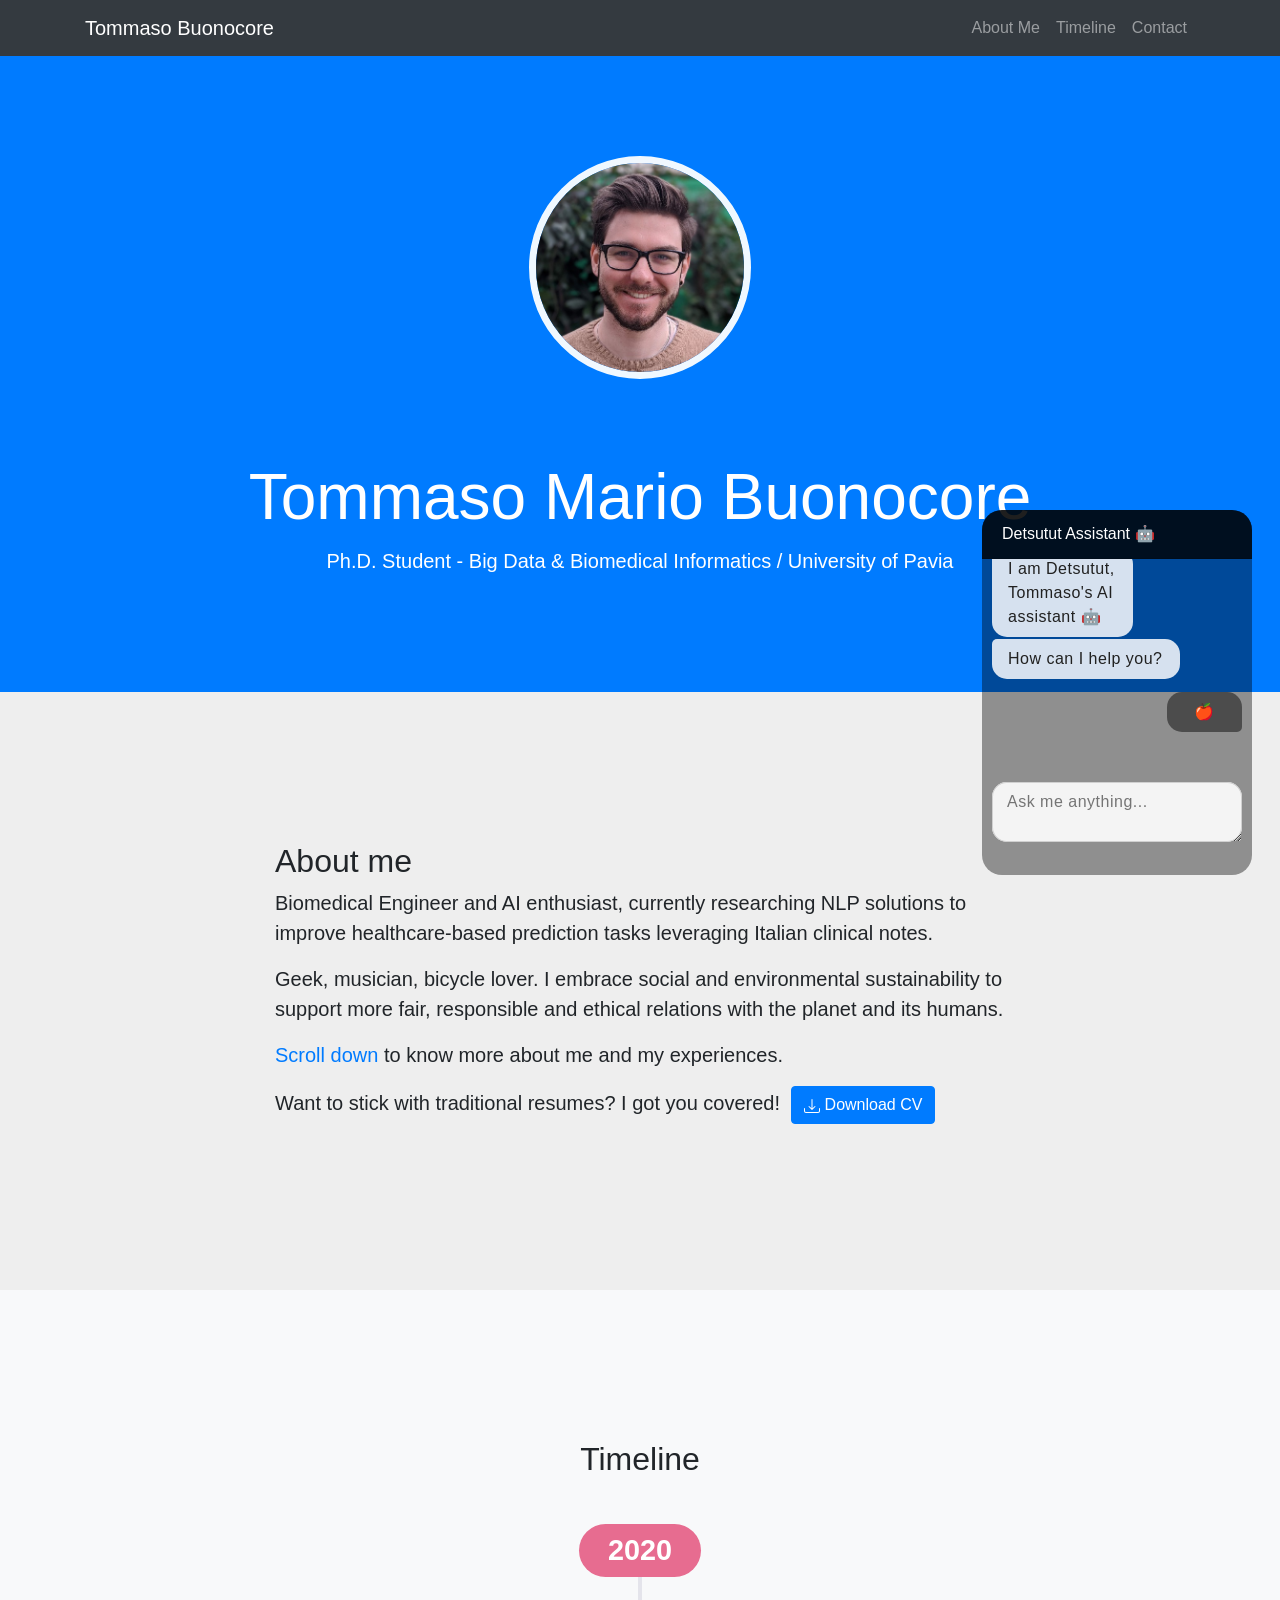
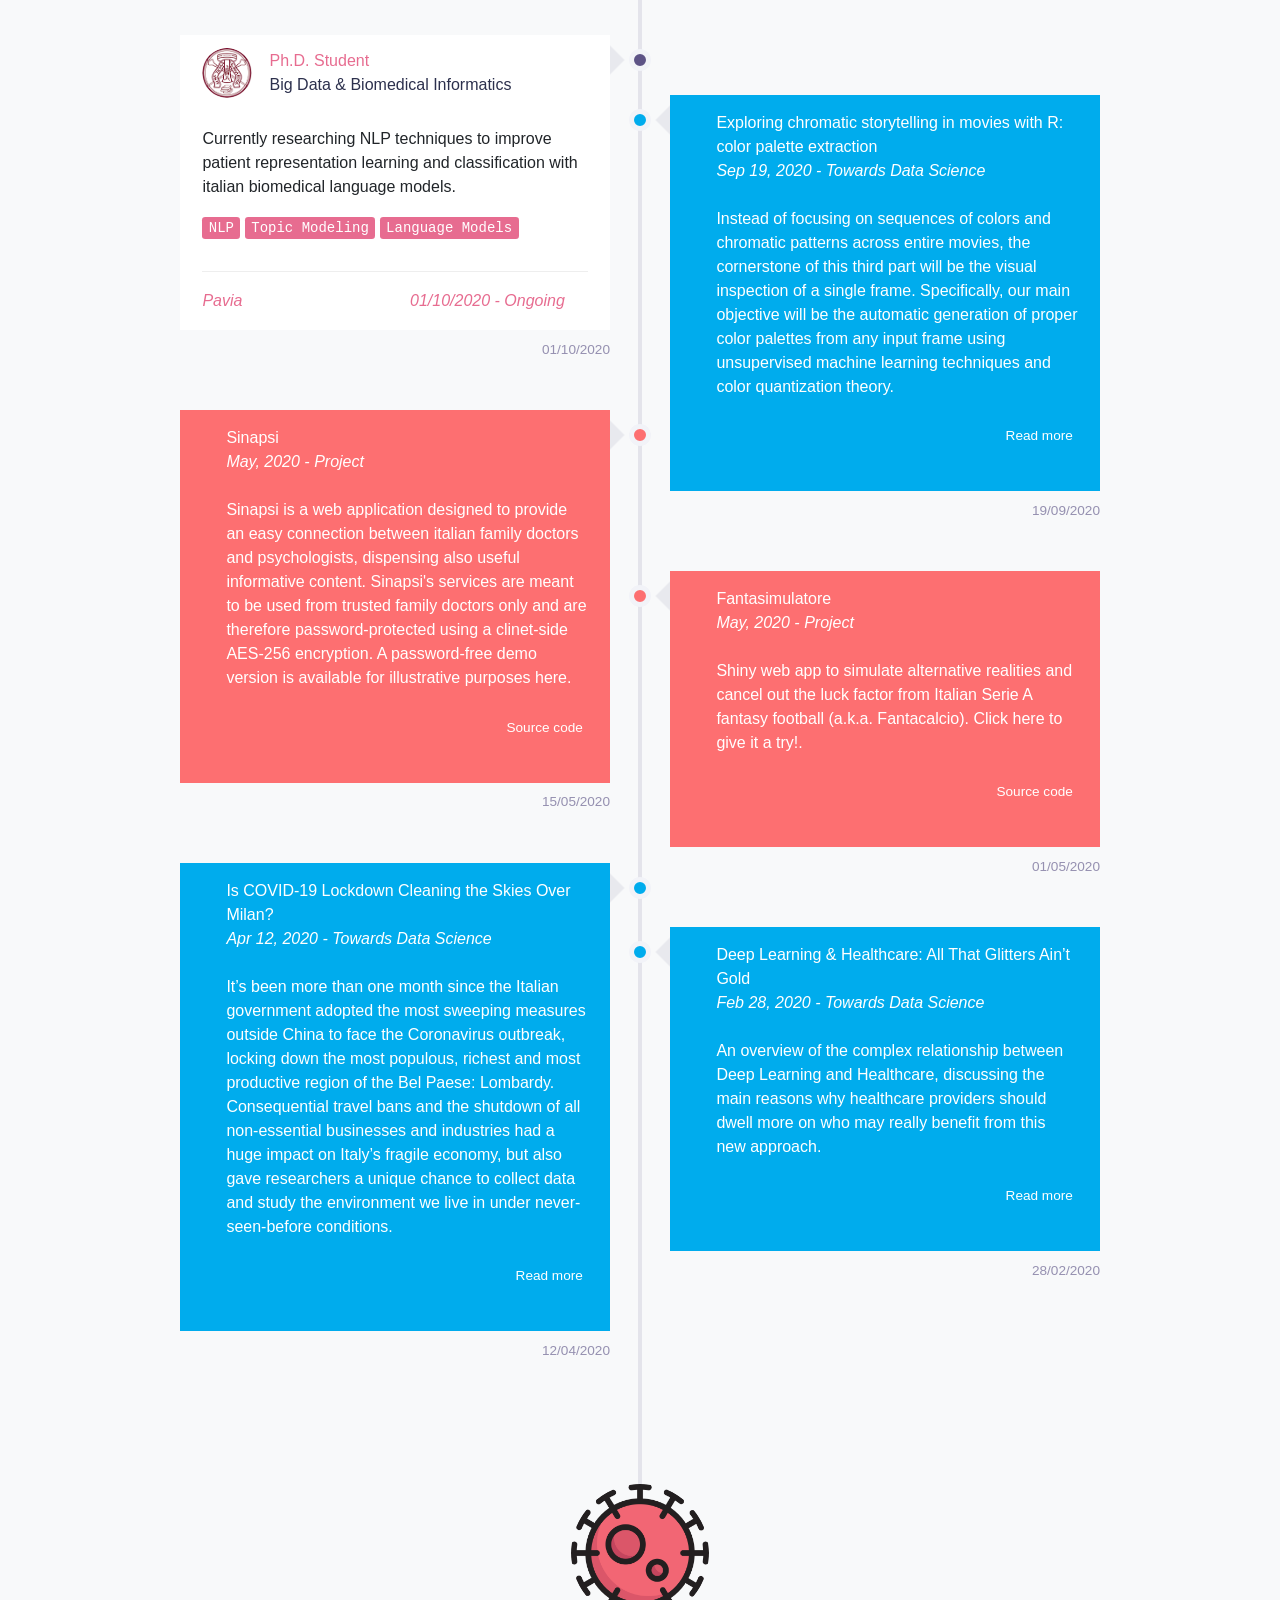
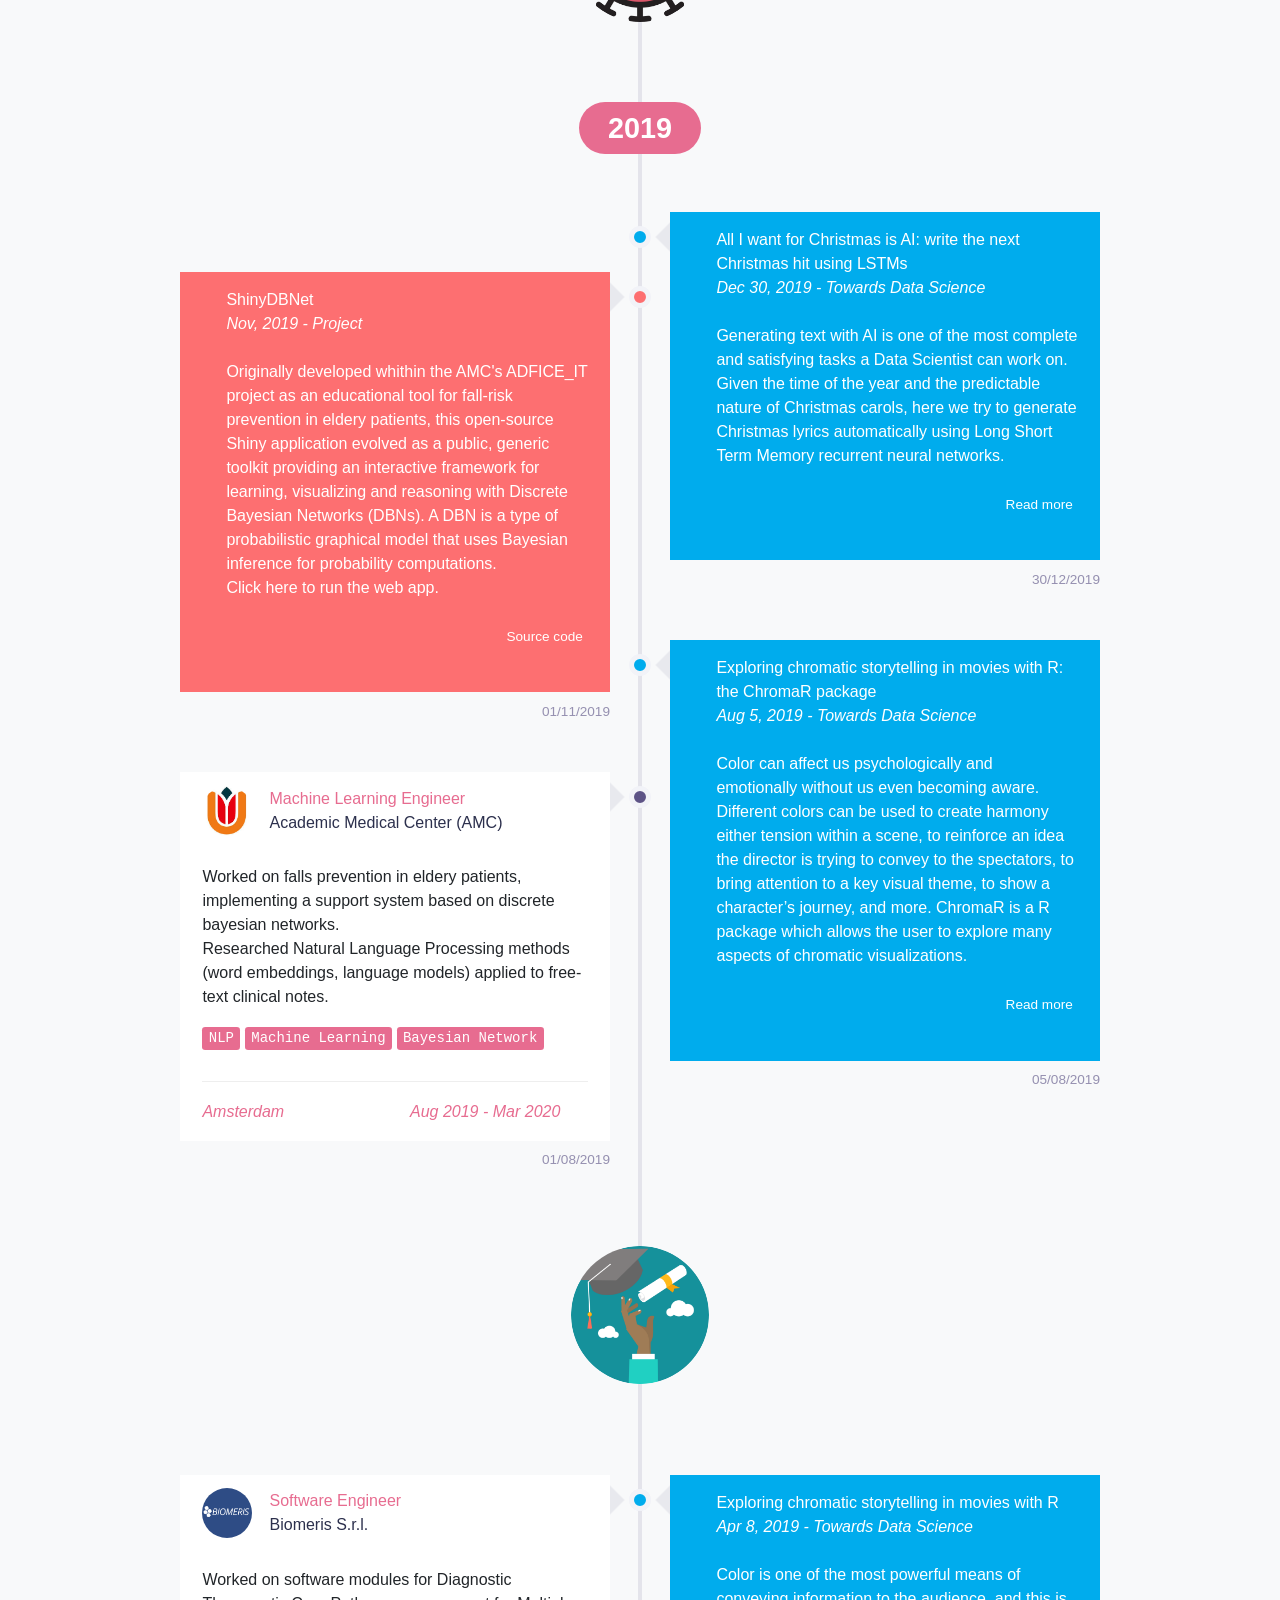
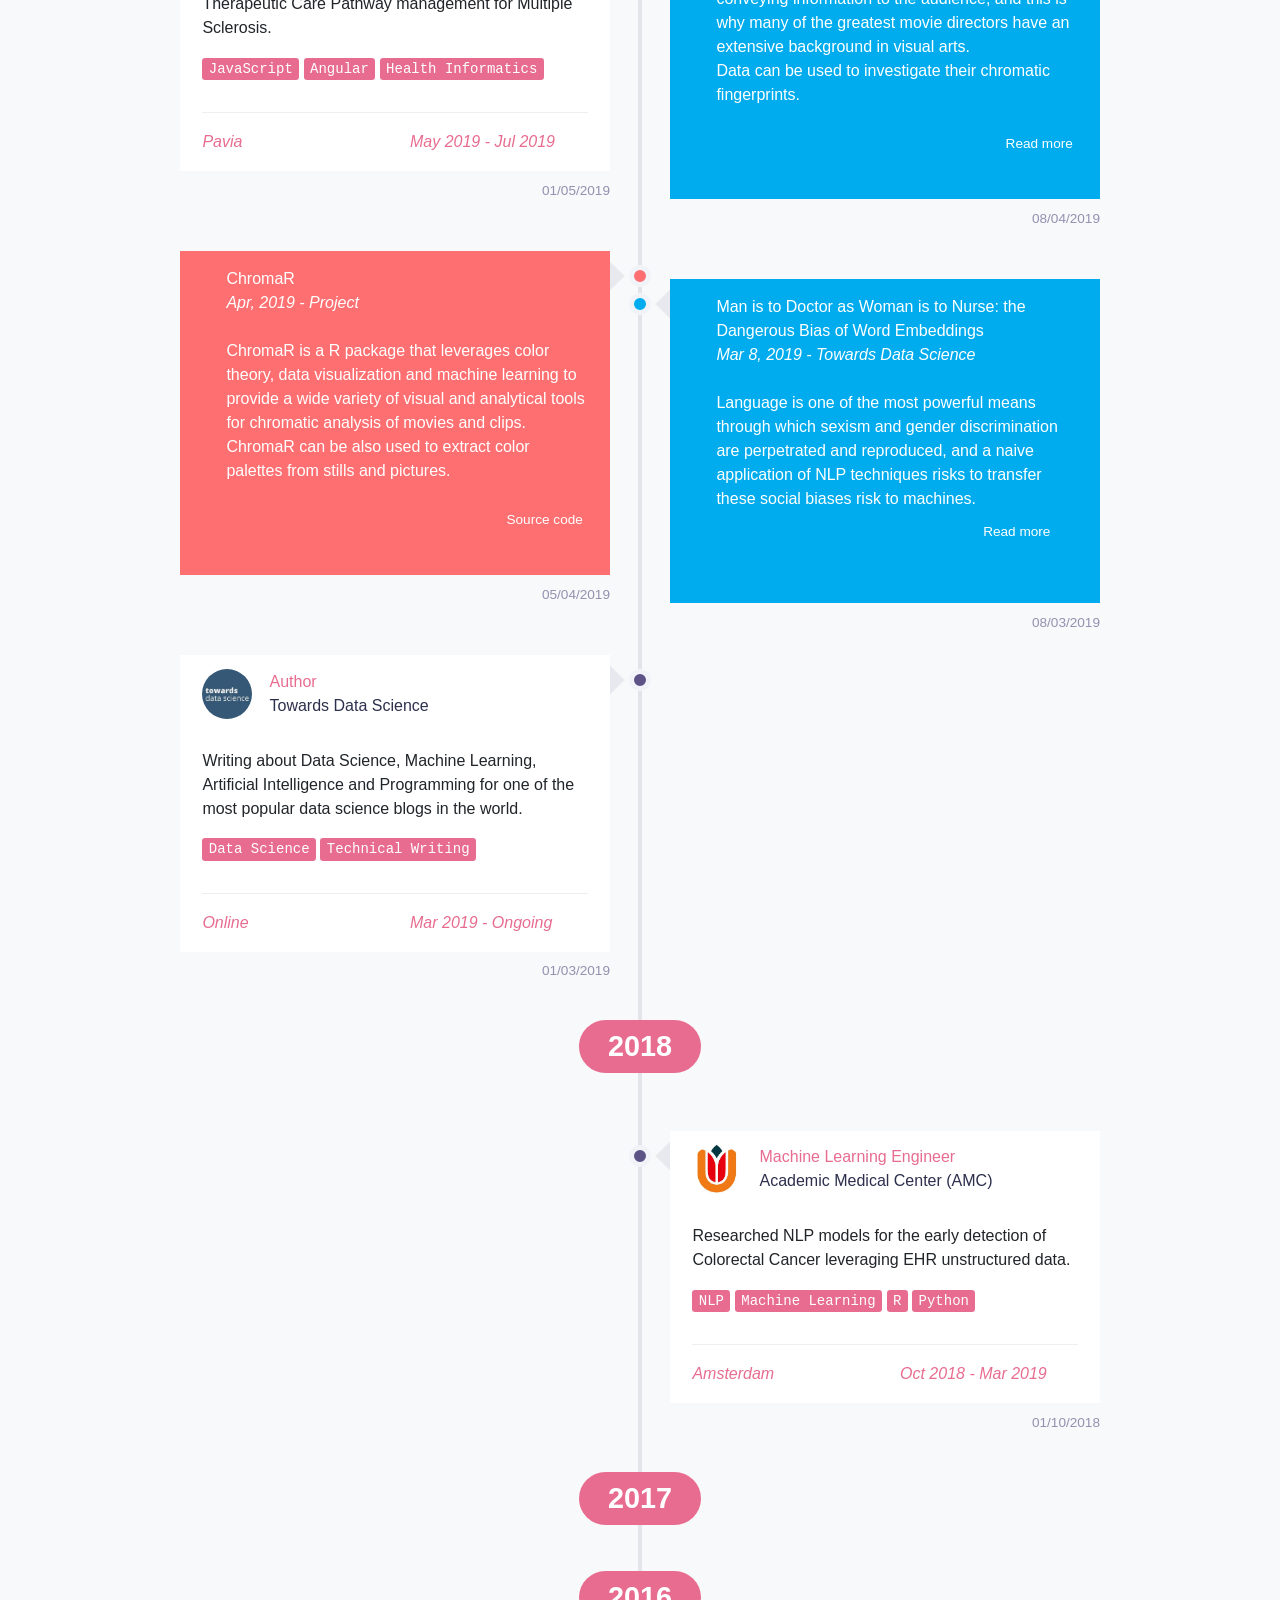
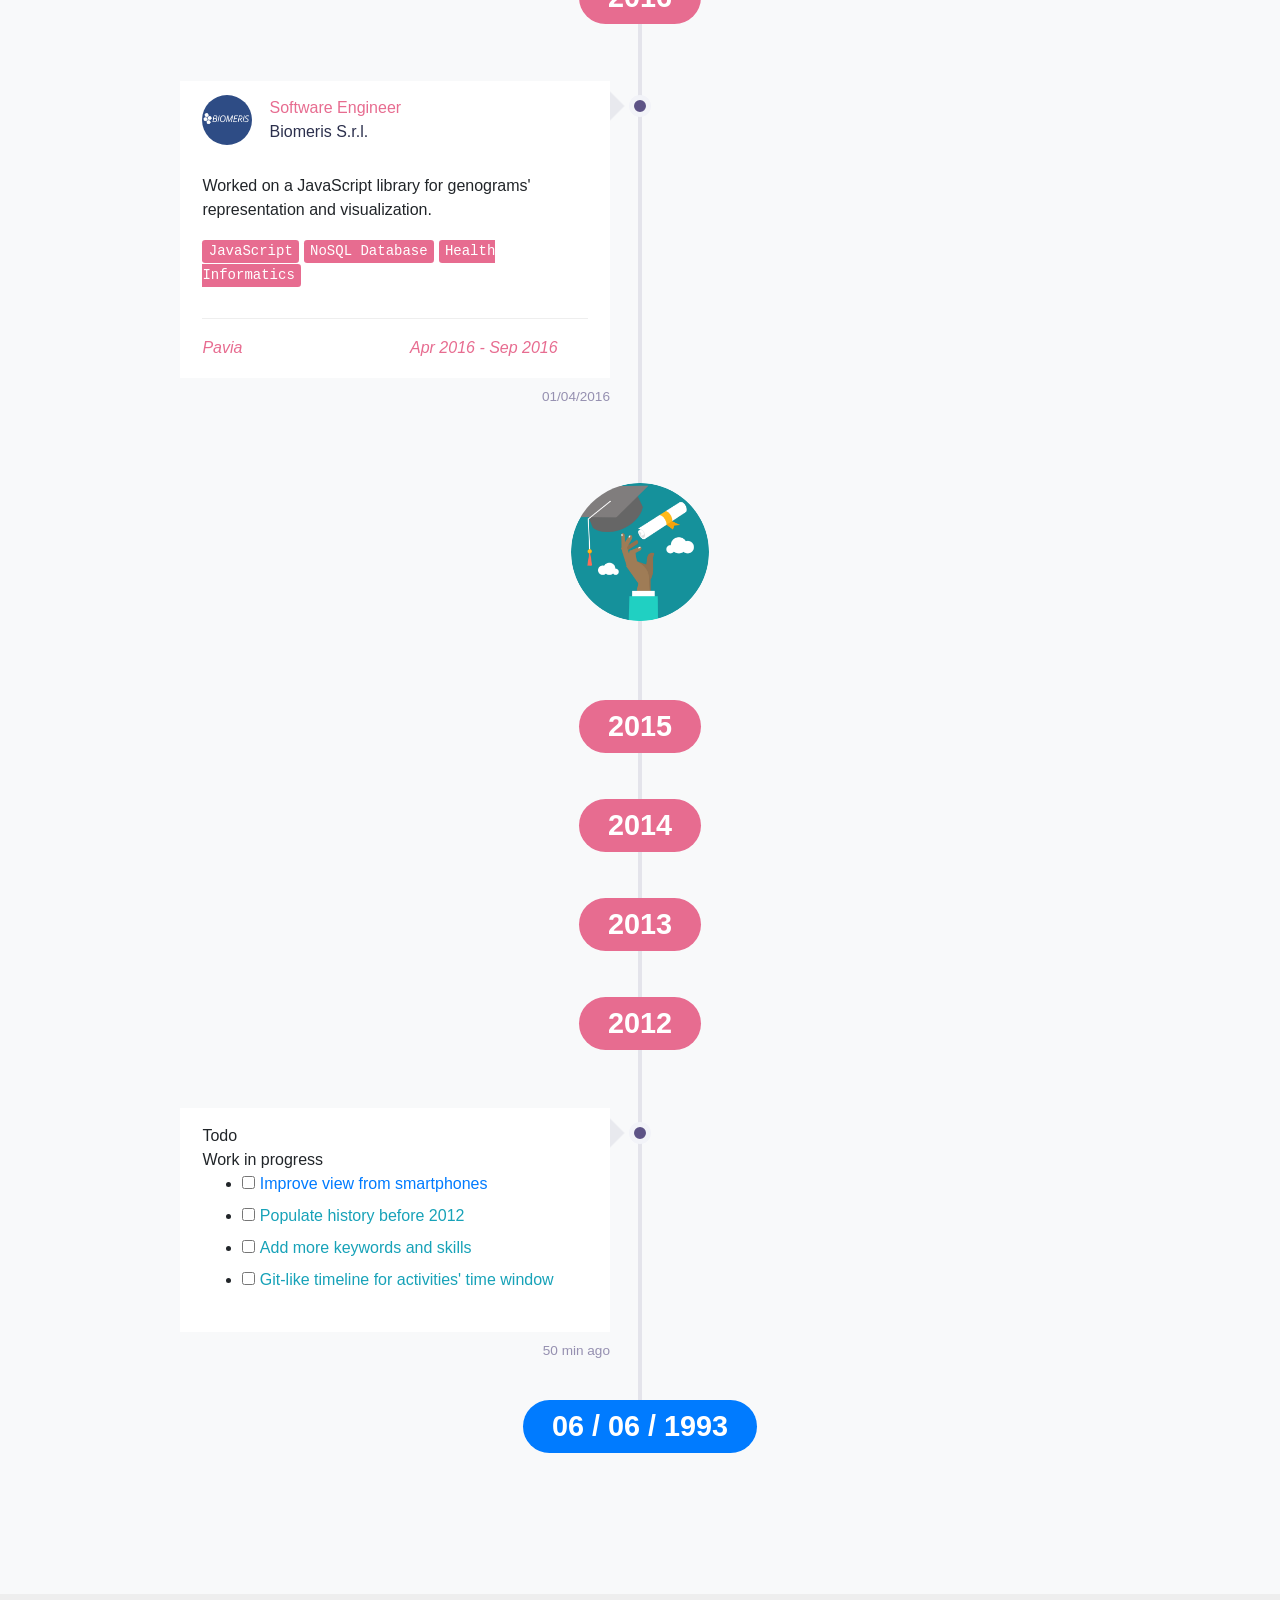
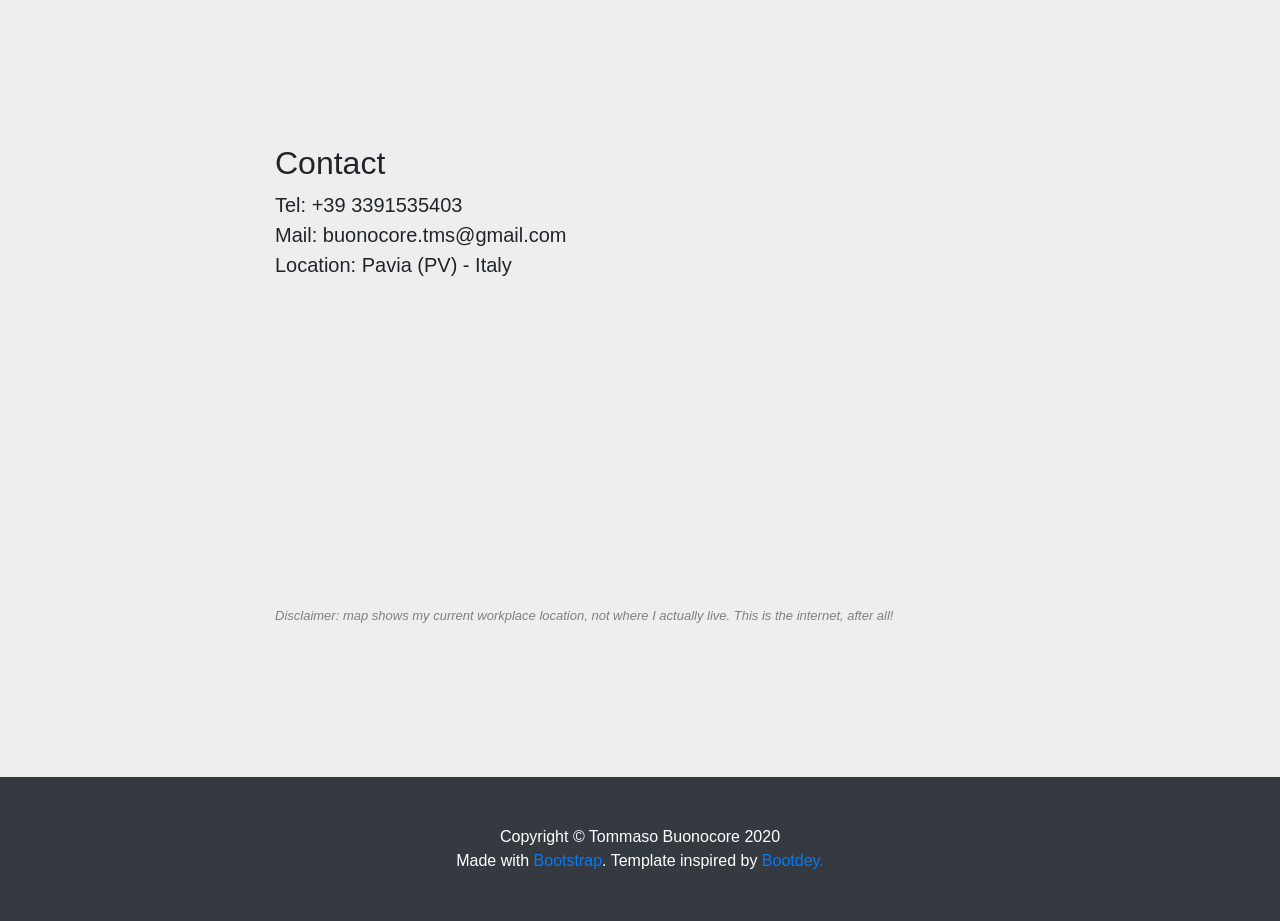
==== index.html @ 3569b8c4 "chatbot added" ====
<!DOCTYPE html>
<html lang="en">

<head>

  <meta charset="utf-8">
  <meta name="viewport" content="width=device-width, initial-scale=1, shrink-to-fit=no">
  <meta name="description" content="">
  <meta name="author" content="">

  <title>Detsutut</title>

  <!-- Bootstrap core CSS -->
  <link href="vendor/bootstrap/css/bootstrap.min.css" rel="stylesheet">

  <!-- Custom styles for this template -->
  <link href="css/scrolling-nav.css" rel="stylesheet">
  <link rel="stylesheet" href="https://maxcdn.icons8.com/fonts/line-awesome/1.1/css/line-awesome.min.css">
  <link rel="stylesheet" href="css//cvstyle.css">
  <link rel="stylesheet" media="all" href="component/styles/setup.css" />
  <link rel="stylesheet" media="all" href="component/styles/says.css" />
  <link rel="stylesheet" media="all" href="component/styles/reply.css" />
  <link rel="stylesheet" media="all" href="component/styles/typing.css" />
  <link rel="stylesheet" media="all" href="component/styles/input.css" />
</head>

<body id="page-top">

  <!-- Navigation -->
  <nav class="navbar navbar-expand-lg navbar-dark bg-dark fixed-top" id="mainNav">
    <div class="container">
      <a class="navbar-brand js-scroll-trigger" href="#page-top">Tommaso Buonocore</a>
      <button class="navbar-toggler" type="button" data-toggle="collapse" data-target="#navbarResponsive" aria-controls="navbarResponsive" aria-expanded="false" aria-label="Toggle navigation">
        <span class="navbar-toggler-icon"></span>
      </button>
      <div class="collapse navbar-collapse" id="navbarResponsive">
        <ul class="navbar-nav ml-auto">
          <li class="nav-item">
            <a class="nav-link js-scroll-trigger" href="#about">About Me</a>
          </li>
          <li class="nav-item">
            <a class="nav-link js-scroll-trigger" href="#timeline">Timeline</a>
          </li>
          <li class="nav-item">
            <a class="nav-link js-scroll-trigger" href="#contact">Contact</a>
          </li>
        </ul>
      </div>
    </div>
  </nav>

  <header class="bg-primary text-white">
    <div class="container text-center">
        <img src="avatar.jpg" alt="Avatar" id="avatar" class="avatar"  onclick="checkClicksAvatar()" style="cursor:pointer">
        <br><br><br>
      <h1>Tommaso Mario Buonocore</h1>
      <p class="lead"><strong>Ph.D. Student - Big Data & Biomedical Informatics</strong> / University of Pavia </p>
      <p class="lead">
        </strong><a href="https://www.linkedin.com/in/tbuonocore/" target="_blank" style="text-decoration: none;"><i class="la la-linkedin zoom" style="color: #fff; font-size: 3.0em;"></i></a>
        </strong><a href="https://github.com/detsutut" target="_blank" style="text-decoration: none;"><i class="la la-github zoom" style="color: #fff; font-size: 3.0em;"></i></a>
        </strong><a href="https://medium.com/@detsutut" target="_blank" style="text-decoration: none;"><i class="la la-medium zoom" style="color: #fff; font-size: 3.0em;"></i></a>
      </p>
    </div>
  </header>

  <div class="container" id="wwg-chat" style="position: fixed; bottom: 1%; right: 1%; z-index: 5; width: 300px;">
    <div class="card text-white mb-3" style="background-color: rgba(0, 0, 0, 0.4); border:0px; border-radius: 20px; overflow:hidden;">
      <div class="card-header" id = "chatHeader" data-toggle="collapse" data-parent="#wwg-chat" href="#chatContainer" style="background-color: rgba(0, 0, 0, 0.8); cursor:pointer; width: 110%; " onclick="$('#collapsed-chevron').toggleClass('la-rotate-180')">
        <span>Detsutut Assistant 🤖</span> <span style="float:right; margin-right: 25px;"><i class="la la-chevron-circle-down" id="collapsed-chevron" ></i></span>
      </div>
      <div class="collapse" id="chatContainer">
        <div class="card-block text-white mb-3" id="chat" style="height: 300px; background-color: rgba(0, 0, 0, 0.0);">
        </div>
      </div>
    </div>
  </div>


  <section id="about">
    <div class="container">
      <div class="row">
        <div class="col-lg-8 mx-auto">
          <h2>About me</h2>
          <p class="lead">Biomedical Engineer and AI enthusiast, currently researching NLP solutions to improve healthcare-based prediction tasks leveraging Italian clinical notes.</p>
          <p class="lead">Geek, musician, bicycle lover. I embrace social and environmental sustainability to support more fair, responsible and ethical relations with the planet and its humans.</p>
          <p class="lead"><a class="js-scroll-trigger" href="#timeline">Scroll down</a> to know more about me and my experiences.</p>
          <p class="lead"><b>Want to stick with traditional resumes?</b> I got you covered!&nbsp;
          <button type="button" class="btn btn-primary">
            <a href='data/cv.pdf' style="text-decoration: none; color: #fff;" download>
          <svg width="1em" height="1em" viewBox="0 0 16 16" class="bi bi-download" fill="currentColor" xmlns="http://www.w3.org/2000/svg">
            <path fill-rule="evenodd" d="M.5 9.9a.5.5 0 0 1 .5.5v2.5a1 1 0 0 0 1 1h12a1 1 0 0 0 1-1v-2.5a.5.5 0 0 1 1 0v2.5a2 2 0 0 1-2 2H2a2 2 0 0 1-2-2v-2.5a.5.5 0 0 1 .5-.5z"/>
            <path fill-rule="evenodd" d="M7.646 11.854a.5.5 0 0 0 .708 0l3-3a.5.5 0 0 0-.708-.708L8.5 10.293V1.5a.5.5 0 0 0-1 0v8.793L5.354 8.146a.5.5 0 1 0-.708.708l3 3z"/>
          </svg> Download CV
            </a>
        </button></p>
        </div>
      </div>
    </div>
  </section>

  <section id="timeline" class="bg-light">
    <div class="container">
      <div class="row justify-content-center">
        <div class="col-xl-10 col-12">
            <h2 style="text-align: center;">Timeline</h2> <br><br>
            <div class="timeline timeline-line-solid">
                <span class="timeline-label">
                    <span class="label">2020</span>
                    <br><br><br>
                </span>

                <div class="timeline-item">
                    <div class="timeline-point timeline-point"></div>
                    <div class="timeline-event">
                        <div class="widget has-shadow">
                            <div class="widget-header d-flex align-items-center">
                                <div class="user-image">
                                    <img class="rounded-circle" src="unipv.png" alt="...">
                                </div>
                                <div class="d-flex flex-column mr-auto">
                                    <div class="title">
                                        <span class="username">Ph.D. Student</span><br> Big Data & Biomedical Informatics
                                    </div>
                                </div>
                            </div>
                            <div class="widget-body">
                                <p>
                                    Currently researching NLP techniques to improve patient representation learning and classification with italian biomedical language models.                                    
                                </p>
                                <p>
                                    <kbd data-toggle="popover" title="Natural Language Processing" data-content="NLP is a subfield of linguistics, computer science, information engineering, and artificial intelligence concerned with the interactions between computers and human (natural) languages, in particular how to program computers to process and analyze large amounts of natural language data." style="cursor:pointer; background-color:#e76c90;">NLP</kbd>
                                    <kbd data-toggle="popover" title="Topic Modeling" data-content="In machine learning and natural language processing, a topic model is a type of statistical model for discovering the abstract topics that occur in a collection of documents. Topic modeling is a frequently used text-mining tool for discovery of hidden semantic structures in a text body." style="cursor:pointer; background-color:#e76c90;">Topic Modeling</kbd>
                                    <kbd data-toggle="popover" title="Language Models" data-content="A statistical language model is a probability distribution over sequences of words. Given such a sequence, say of length m, it assigns a probability to the whole sequence. The language model provides context to distinguish between words and phrases that sound similar." style="cursor:pointer; background-color:#e76c90;">Language Models</kbd>
                                </p>
                            </div>
                            <div class="widget-footer">      
                                <div class="row">
                                    <div class="col">
                                        <a href="https://goo.gl/maps/JkFHxR87TyY2Bc95A" target="_blank" style="text-decoration: none; "><i class="la la-map-marker" style="text-decoration: none; color:#e76c90; font-size: 1.0rem;"><span style="font-weight:100 ;font-family: Arial, Helvetica, sans-serif;">Pavia</span></i></a>
                                    </div>
                                    <div class="col">
                                        <i class="la la-calendar" style="text-decoration: none; color:#e76c90; font-size: 1.0rem;"><span style="font-weight:100 ;font-family: Arial, Helvetica, sans-serif;">01/10/2020 - Ongoing</span></i>
                                    </div>
                                  </div>                        
                            </div>
                        </div>
                        <div class="time-right">01/10/2020</div>
                    </div>
                </div>


                <div class="timeline-item">
                    <div class="timeline-point timeline-point" style="background-color: #00aced; color: #00aced;"></div>
                    <div class="timeline-event">
                      <div class="widget icon-widget has-shadow" style="background-color: #00aced;">
                          <div class="widget-body" style="color: #fff;">
                              <div class="media">
                                  <div class="media-left ">
                                    <i class="la la-newspaper-o" style="font-size: 4rem;"></i>
                                  </div>
                                  <div class="media-body align-self-center pl-4">
                                      <strong>Exploring chromatic storytelling in movies with R: color palette extraction</strong><br>
                                      <i>Sep 19, 2020 - Towards Data Science</i><br><br>
                                      Instead of focusing on sequences of colors and chromatic patterns across entire movies, the cornerstone of this third part will be the visual inspection of a single frame. Specifically, our main objective will be the automatic generation of proper color palettes from any input frame using unsupervised machine learning techniques and color quantization theory.
                                  </div>
                              </div>
                          </div>
                          <div class="widget-footer no-bg no-border pt-0 d-flex justify-content-end">
                              <div class="meta" style="font-size: 0.85rem;">
                                <ul>
                                  <li ><a href="https://towardsdatascience.com/r-color-palette-extraction-3850b3f56152" target="_blank"><span class="numb" style="color: #fff;">Read more <i class="la la-external-link"></i></span></a></li>
                                </ul>
                              </div>
                          </div>
                      </div>
                      <div class="time-right">19/09/2020</div>
                    </div>
                </div>



                <div class="timeline-item">
                    <div class="timeline-point timeline-point" style="background-color: #fd6f71; color: #fd6f71;"></div>
                    <div class="timeline-event">
                      <div class="widget icon-widget has-shadow" style="background-color: #fd6f71;">
                          <div class="widget-body" style="color: #fff;">
                              <div class="media">
                                  <div class="media-left">
                                      <i class="la la-flask" style="font-size: 4rem;"></i>
                                  </div>
                                  <div class="media-body align-self-center pl-4">
                                      <strong>Sinapsi</strong><br>
                                      <i>May, 2020  - Project</i><br><br>
                                      Sinapsi is a web application designed to provide an easy connection between italian family doctors and psychologists, dispensing also useful informative content.

                                      Sinapsi's services are meant to be used from trusted family doctors only and are therefore password-protected using a clinet-side AES-256 encryption.
                                      
                                      A password-free demo version is available for illustrative purposes <a href="https://detsutut.github.io/sinapsi/demo" style="color: #fff;"><strong>here</strong></a>.
                                  </div>
                              </div>
                          </div>
                          <div class="widget-footer no-bg no-border pt-0 d-flex justify-content-end">
                              <div class="meta" style="font-size: 0.85rem;">
                                <ul>
                                    <li ><a href="https://detsutut.github.io/sinapsi/demo" target="_blank"><span class="numb" style="color: #fff;">Source code <i class="la la-github" style="color: #fff;"></i></span></a></li>
                                  </ul>
                              </div>
                          </div>
                      </div>
                      <div class="time-right">15/05/2020</div>
                    </div>
                </div>

                <div class="timeline-item">
                    <div class="timeline-point timeline-point" style="background-color: #fd6f71; color: #fd6f71;"></div>
                    <div class="timeline-event">
                      <div class="widget icon-widget has-shadow" style="background-color: #fd6f71;">
                          <div class="widget-body" style="color: #fff;">
                              <div class="media">
                                  <div class="media-left">
                                      <i class="la la-flask" style="font-size: 4rem;"></i>
                                  </div>
                                  <div class="media-body align-self-center pl-4">
                                      <strong>Fantasimulatore</strong><br>
                                      <i>May, 2020 - Project</i><br><br>
                                      Shiny web app to simulate alternative realities and cancel out the luck factor from Italian Serie A fantasy football (a.k.a. Fantacalcio).
                                      <a href="https://detsutut.github.io/sinapsi/demo" style="color: #fff;"><strong>Click here to give it a try!</strong></a>.
                                  </div>
                              </div>
                          </div>
                          <div class="widget-footer no-bg no-border pt-0 d-flex justify-content-end">
                              <div class="meta" style="font-size: 0.85rem;">
                                <ul>
                                    <li ><a href="https://github.com/detsutut/fantaSimulatore" target="_blank"><span class="numb" style="color: #fff;">Source code <i class="la la-github" style="color: #fff;"></i></span></a></li>
                                  </ul>
                              </div>
                          </div>
                      </div>
                      <div class="time-right">01/05/2020</div>
                    </div>
                </div>

                <div class="timeline-item">
                    <div class="timeline-point timeline-point" style="background-color: #00aced; color: #00aced;"></div>
                    <div class="timeline-event">
                      <div class="widget icon-widget has-shadow" style="background-color: #00aced;">
                          <div class="widget-body" style="color: #fff;">
                              <div class="media">
                                  <div class="media-left ">
                                    <i class="la la-newspaper-o" style="font-size: 4rem;"></i>
                                  </div>
                                  <div class="media-body align-self-center pl-4">
                                      <strong>Is COVID-19 Lockdown Cleaning the Skies Over Milan?</strong><br>
                                      <i>Apr 12, 2020 - Towards Data Science</i><br><br>
                                      It’s been more than one month since the Italian government adopted the most sweeping measures outside China to face the Coronavirus outbreak, locking down the most populous, richest and most productive region of the Bel Paese: Lombardy.
                                      Consequential travel bans and the shutdown of all non-essential businesses and industries had a huge impact on Italy’s fragile economy, but also gave researchers a unique chance to collect data and study the environment we live in under never-seen-before conditions.
                                  </div>
                              </div>
                          </div>
                          <div class="widget-footer no-bg no-border pt-0 d-flex justify-content-end">
                              <div class="meta" style="font-size: 0.85rem;">
                                <ul>
                                  <li ><a href="https://towardsdatascience.com/is-covid-19-lockdown-cleaning-the-skies-over-milan-42dbba1ec812" target="_blank"><span class="numb" style="color: #fff;">Read more <i class="la la-external-link"></i></span></a></li>
                                </ul>
                              </div>
                          </div>
                      </div>
                      <div class="time-right">12/04/2020</div>
                    </div>
                </div>

                <div class="timeline-item">
                    <div class="timeline-point timeline-point" style="background-color: #00aced; color: #00aced;"></div>
                    <div class="timeline-event">
                      <div class="widget icon-widget has-shadow" style="background-color: #00aced;">
                          <div class="widget-body" style="color: #fff;">
                              <div class="media">
                                  <div class="media-left ">
                                    <i class="la la-newspaper-o" style="font-size: 4rem;"></i>
                                  </div>
                                  <div class="media-body align-self-center pl-4">
                                      <strong>Deep Learning & Healthcare: All That Glitters Ain’t Gold</strong><br>
                                      <i>Feb 28, 2020 - Towards Data Science</i><br><br>
                                      An overview of the complex relationship between Deep Learning and Healthcare, discussing the main reasons why healthcare providers should dwell more on who may really benefit from this new approach.
                                  </div>
                              </div>
                          </div>
                          <div class="widget-footer no-bg no-border pt-0 d-flex justify-content-end">
                              <div class="meta" style="font-size: 0.85rem;">
                                <ul>
                                  <li ><a href="https://towardsdatascience.com/deep-learning-in-healthcare-all-the-glitters-aint-gold-4913eec32687#91a1-40e489267686" target="_blank"><span class="numb" style="color: #fff;">Read more <i class="la la-external-link"></i></span></a></li>
                                </ul>
                              </div>
                          </div>
                      </div>
                      <div class="time-right">28/02/2020</div>
                    </div>
                </div>

                <span class="timeline-virus tilt" onclick="checkClicks()"> 
                    <br><br><br>
                    <img src="virus.png" id="virus" class="img-fluid rounded-circle " alt="..." style="width:15%; cursor: pointer;">
                    <br><br><br><br>
                </span>
                <!-- Modal -->
                <div class="modal fade" style="opacity:0.9;" id="coffinDanceModal" tabindex="-1" role="dialog" aria-labelledby="coffinDanceModal" aria-hidden="true">
                    <div class="modal-dialog modal-dialog-centered" role="document">
                    <div class="modal-content">
                        <div class="embed-responsive embed-responsive-16by9">
                            <iframe class="embed-responsive-item" src="https://www.youtube.com/embed/pDmB76y7jFs" allowfullscreen></iframe>
                          </div>
                    </div>
                    </div>
                </div>

                <span class="timeline-label">
                    <span class="label">2019</span>
                    <br><br><br>
                </span>

                <div class="timeline-item">
                    <div class="timeline-point timeline-point" style="background-color: #00aced; color: #00aced;"></div>
                    <div class="timeline-event">
                      <div class="widget icon-widget has-shadow" style="background-color: #00aced;">
                          <div class="widget-body" style="color: #fff;">
                              <div class="media">
                                  <div class="media-left ">
                                    <i class="la la-newspaper-o" style="font-size: 4rem;"></i>
                                  </div>
                                  <div class="media-body align-self-center pl-4">
                                      <strong>All I want for Christmas is AI: write the next Christmas hit using LSTMs</strong><br>
                                      <i>Dec 30, 2019 - Towards Data Science</i><br><br>
                                      Generating text with AI is one of the most complete and satisfying tasks a Data Scientist can work on. Given the time of the year and the predictable nature of Christmas carols, here we try to generate Christmas lyrics automatically using Long Short Term Memory recurrent neural networks.
                                  </div>
                              </div>
                          </div>
                          <div class="widget-footer no-bg no-border pt-0 d-flex justify-content-end">
                              <div class="meta" style="font-size: 0.85rem;">
                                <ul>
                                  <li ><a href="https://towardsdatascience.com/all-i-want-for-christmas-is-ai-write-the-next-christmas-hit-using-lstms-2e95ea3da25e" target="_blank"><span class="numb" style="color: #fff;">Read more <i class="la la-external-link"></i></span></a></li>
                                </ul>
                              </div>
                          </div>
                      </div>
                      <div class="time-right">30/12/2019</div>
                    </div>
                </div>

                <div class="timeline-item">
                    <div class="timeline-point timeline-point" style="background-color: #fd6f71; color: #fd6f71;"></div>
                    <div class="timeline-event">
                      <div class="widget icon-widget has-shadow" style="background-color: #fd6f71;">
                          <div class="widget-body" style="color: #fff;">
                              <div class="media">
                                  <div class="media-left">
                                      <i class="la la-flask" style="font-size: 4rem;"></i>
                                  </div>
                                  <div class="media-body align-self-center pl-4">
                                      <strong>ShinyDBNet</strong><br>
                                      <i>Nov, 2019 - Project</i><br><br>
                                      Originally developed whithin the AMC's ADFICE_IT project as an educational tool for fall-risk prevention in eldery patients, this open-source Shiny application evolved as a public, generic toolkit providing an interactive framework for learning, visualizing and reasoning with Discrete Bayesian Networks (DBNs). A DBN is a type of probabilistic graphical model that uses Bayesian inference for probability computations.<br><a href="https://detsutut.shinyapps.io/shinyDBNet/" style="color: #fff;"><strong>Click here to run the web app</strong></a>.
                                  </div>
                              </div>
                          </div>
                          <div class="widget-footer no-bg no-border pt-0 d-flex justify-content-end">
                              <div class="meta" style="font-size: 0.85rem;">
                                <ul>
                                    <li ><a href="https://github.com/detsutut/shinyDBNet" target="_blank"><span class="numb" style="color: #fff;">Source code <i class="la la-github" style="color: #fff;"></i></span></a></li>
                                  </ul>
                              </div>
                          </div>
                      </div>
                      <div class="time-right">01/11/2019</div>
                    </div>
                </div>

                <div class="timeline-item">
                    <div class="timeline-point timeline-point" style="background-color: #00aced; color: #00aced;"></div>
                    <div class="timeline-event">
                      <div class="widget icon-widget has-shadow" style="background-color: #00aced;">
                          <div class="widget-body" style="color: #fff;">
                              <div class="media">
                                  <div class="media-left ">
                                    <i class="la la-newspaper-o" style="font-size: 4rem;"></i>
                                  </div>
                                  <div class="media-body align-self-center pl-4">
                                      <strong>Exploring chromatic storytelling in movies with R: the ChromaR package</strong><br>
                                      <i>Aug 5, 2019 - Towards Data Science</i><br><br>
                                      Color can affect us psychologically and emotionally without us even becoming aware. Different colors can be used to create harmony either tension within a scene, to reinforce an idea the director is trying to convey to the spectators, to bring attention to a key visual theme, to show a character’s journey, and more.
                                      ChromaR is a R package which allows the user to explore many aspects of chromatic visualizations.                                  </div>
                              </div>
                          </div>
                          <div class="widget-footer no-bg no-border pt-0 d-flex justify-content-end">
                              <div class="meta" style="font-size: 0.85rem;">
                                <ul>
                                  <li ><a href="https://towardsdatascience.com/the-chromar-package-892b716ee2c9" target="_blank"><span class="numb" style="color: #fff;">Read more <i class="la la-external-link"></i></span></a></li>
                                </ul>
                              </div>
                          </div>
                      </div>
                      <div class="time-right">05/08/2019</div>
                    </div>
                </div>

                <div class="timeline-item">
                    <div class="timeline-point timeline-point"></div>
                    <div class="timeline-event">
                        <div class="widget has-shadow">
                            <div class="widget-header d-flex align-items-center">
                                <div class="user-image">
                                    <img class="rounded-circle" src="umc.png" alt="...">
                                </div>
                                <div class="d-flex flex-column mr-auto">
                                    <div class="title">
                                        <span class="username">Machine Learning Engineer</span><br> Academic Medical Center (AMC)
                                    </div>
                                </div>
                            </div>
                            <div class="widget-body">
                                <p>
                                    Worked on falls prevention in eldery patients, implementing a support system based on discrete bayesian networks.<br>
                                    Researched Natural Language Processing methods (word embeddings, language models) applied to free-text clinical notes. 
                                </p>
                                <p>
                                    <kbd data-toggle="popover" title="Natural Language Processing" data-content="NLP is a subfield of linguistics, computer science, information engineering, and artificial intelligence concerned with the interactions between computers and human (natural) languages, in particular how to program computers to process and analyze large amounts of natural language data." style="cursor:pointer; background-color:#e76c90;">NLP</kbd>
                                    <kbd data-toggle="popover" title="Machine Learning" data-content="Machine learning (ML) is the study of computer algorithms that improve automatically through experience. It is seen as a subset of artificial intelligence. Machine learning algorithms build a mathematical model based on sample data, known as training data, in order to make predictions or decisions without being explicitly programmed to do so." style="cursor:pointer; background-color:#e76c90;">Machine Learning</kbd>
                                    <kbd data-toggle="popover" title="Bayesian Inference" data-content="Bayesian inference is a method of statistical inference in which Bayes' theorem is used to update the probability for a hypothesis as more evidence or information becomes available. Bayesian inference is an important technique in statistics, and especially in mathematical statistics." style="cursor:pointer; background-color:#e76c90;">Bayesian Network</kbd>
                                </p>
                            </div>
                            <div class="widget-footer">      
                                <div class="row">
                                    <div class="col">
                                        <a href="https://g.page/Amsterdam_UMC_loc_AMC?share" target="_blank" style="text-decoration: none; "><i class="la la-map-marker" style="text-decoration: none; color:#e76c90; font-size: 1.0rem;"><span style="font-weight:100 ;font-family: Arial, Helvetica, sans-serif;">Amsterdam</span></i></a>
                                    </div>
                                    <div class="col">
                                        <i class="la la-calendar" style="text-decoration: none; color:#e76c90; font-size: 1.0rem;"><span style="font-weight:100 ;font-family: Arial, Helvetica, sans-serif;">Aug 2019 -  Mar 2020</span></i>
                                    </div>
                                </div>                        
                            </div>
                        </div>
                        <div class="time-right">01/08/2019</div>
                    </div>
                </div>

                <span class="timeline-virus tilt" data-toggle="modal" data-target="#exampleModalCenter">
                    <br>
                    <img src="grad.png" class="img-fluid rounded-circle " alt="..." style="cursor: pointer; width:15%">
                    <br><br><br><br>
                </span>

                <!-- Modal -->
                <div class="modal fade" style="opacity:0.9;" id="exampleModalCenter" tabindex="-1" role="dialog" aria-labelledby="exampleModalCenterTitle" aria-hidden="true">
                    <div class="modal-dialog modal-dialog-centered" role="document">
                    <div class="modal-content">
                        <div class="modal-header">
                        <h5 class="modal-title" id="exampleModalLongTitle">Master's Degree in Biomedical Engineering</h5><br>
                        <button type="button" class="close" data-dismiss="modal" aria-label="Close">
                            <span aria-hidden="true">&times;</span>
                        </button>
                        </div>
                        <div class="modal-body">
                            <h6>University of Pavia, 110 / 110 Cum Laude</h6>
                            <p>
                                Period: Sep 2016 - Jul 2019
                            </p>
                            <p>
                                Courses: 
                                <ul>
                                    <li>Advanced Biomedical Machine Learning (30/30)</li>
                                    <li>Medical Informatics (30L/30)</li>
                                    <li>Data Mining and Clinical Decision Support (30/30)</li>
                                    <li>Telemedicine (29/30)</li>
                                    <li>Information Security (30/30)</li>
                                    <li>Biomathematics (28/30)</li>
                                    <li>Artificial Intelligence in Medicine (28/30)</li>
                                </ul>
                            </p>
                            <p>Link: <a href="http://lmbioing.unipv.eu/" target="_blank"> Biomedical Engineering official website</a></p>
                        </div>
                        <div class="modal-footer">
                        <button type="button" class="btn btn-secondary" data-dismiss="modal">Close</button>
                        </div>
                    </div>
                    </div>
                </div>

                <div class="timeline-item">
                    <div class="timeline-point timeline-point"></div>
                    <div class="timeline-event">
                        <div class="widget has-shadow">
                            <div class="widget-header d-flex align-items-center">
                                <div class="user-image">
                                    <img class="rounded-circle" src="biomeris.png" alt="...">
                                </div>
                                <div class="d-flex flex-column mr-auto">
                                    <div class="title">
                                        <span class="username">Software Engineer</span><br> Biomeris S.r.l.
                                    </div>
                                </div>
                            </div>
                            <div class="widget-body">
                                <p>
                                    Worked on software modules for Diagnostic Therapeutic Care Pathway management for Multiple Sclerosis.                                </p>
                                <p>
                                    <kbd data-toggle="popover" title="JavaScript" data-content="JavaScript is a programming language that conforms to the ECMAScript specification. JavaScript is high-level, often just-in-time compiled, and multi-paradigm. It has curly-bracket syntax, dynamic typing, prototype-based object-orientation, and first-class functions." style="cursor:pointer; background-color:#e76c90;">JavaScript</kbd>
                                    <kbd data-toggle="popover" title="Angular" data-content="Angular is a TypeScript-based open-source web application framework led by the Angular Team at Google and by a community of individuals and corporations." style="cursor:pointer; background-color:#e76c90;">Angular</kbd>
                                    <kbd data-toggle="popover" title="Health Informatics" data-content="Health informatics is information engineering applied to the field of health care, essentially the management and use of patient health care information." style="cursor:pointer; background-color:#e76c90;">Health Informatics</kbd>
                                </p>
                            </div>
                            <div class="widget-footer">      
                                <div class="row">
                                    <div class="col">
                                        <a href="https://goo.gl/maps/JkFHxR87TyY2Bc95A" target="_blank" style="text-decoration: none; "><i class="la la-map-marker" style="text-decoration: none; color:#e76c90; font-size: 1.0rem;"><span style="font-weight:100 ;font-family: Arial, Helvetica, sans-serif;">Pavia</span></i></a>
                                    </div>
                                    <div class="col">
                                        <i class="la la-calendar" style="text-decoration: none; color:#e76c90; font-size: 1.0rem;"><span style="font-weight:100 ;font-family: Arial, Helvetica, sans-serif;">May 2019 -  Jul 2019</span></i>
                                    </div>
                                </div>                        
                            </div>
                        </div>
                        <div class="time-right">01/05/2019</div>
                    </div>
                </div>

                <div class="timeline-item">
                    <div class="timeline-point timeline-point" style="background-color: #00aced; color: #00aced;"></div>
                    <div class="timeline-event">
                      <div class="widget icon-widget has-shadow" style="background-color: #00aced;">
                          <div class="widget-body" style="color: #fff;">
                              <div class="media">
                                  <div class="media-left ">
                                    <i class="la la-newspaper-o" style="font-size: 4rem;"></i>
                                  </div>
                                  <div class="media-body align-self-center pl-4">
                                      <strong>Exploring chromatic storytelling in movies with R</strong><br>
                                      <i>Apr 8, 2019 - Towards Data Science</i><br><br>
                                      Color is one of the most powerful means of conveying information to the audience, and this is why many of the greatest movie directors have an extensive background in visual arts.<br>Data can be used to investigate their chromatic fingerprints.            
                                  </div>
                              </div>
                          </div>
                          <div class="widget-footer no-bg no-border pt-0 d-flex justify-content-end">
                              <div class="meta" style="font-size: 0.85rem;">
                                <ul>
                                  <li ><a href="https://towardsdatascience.com/exploring-chromatic-storytelling-with-r-part-1-8e9ddf8d4187" target="_blank"><span class="numb" style="color: #fff;">Read more <i class="la la-external-link"></i></span></a></li>
                                </ul>
                              </div>
                          </div>
                      </div>
                      <div class="time-right">08/04/2019</div>
                    </div>
                </div>

                <div class="timeline-item">
                    <div class="timeline-point timeline-point" style="background-color: #fd6f71; color: #fd6f71;"></div>
                    <div class="timeline-event">
                      <div class="widget icon-widget has-shadow" style="background-color: #fd6f71;">
                          <div class="widget-body" style="color: #fff;">
                              <div class="media">
                                  <div class="media-left">
                                      <i class="la la-flask" style="font-size: 4rem;"></i>
                                  </div>
                                  <div class="media-body align-self-center pl-4">
                                      <strong>ChromaR</strong><br>
                                      <i>Apr, 2019 - Project</i><br><br>
                                      ChromaR is a R package that leverages color theory, data visualization and machine learning to provide a wide variety of visual and analytical tools for chromatic analysis of movies and clips.<br>ChromaR can be also used to extract color palettes from stills and pictures.
                                  </div>
                              </div>
                          </div>
                          <div class="widget-footer no-bg no-border pt-0 d-flex justify-content-end">
                              <div class="meta" style="font-size: 0.85rem;">
                                <ul>
                                    <li ><a href="https://github.com/detsutut/chroma" target="_blank"><span class="numb" style="color: #fff;">Source code <i class="la la-github" style="color: #fff;"></i></span></a></li>
                                  </ul>
                              </div>
                          </div>
                      </div>
                      <div class="time-right">05/04/2019</div>
                    </div>
                </div>

                <div class="timeline-item">
                    <div class="timeline-point timeline-point" style="background-color: #00aced; color: #00aced;"></div>
                    <div class="timeline-event">
                      <div class="widget icon-widget has-shadow" style="background-color: #00aced;">
                          <div class="widget-body" style="color: #fff;">
                              <div class="media">
                                  <div class="media-left ">
                                    <i class="la la-newspaper-o" style="font-size: 4rem;"></i>
                                  </div>
                                  <div class="media-body align-self-center pl-4">
                                      <strong>Man is to Doctor as Woman is to Nurse: the Dangerous Bias of Word Embeddings</strong><br>
                                      <i>Mar 8, 2019 - Towards Data Science</i><br><br>
                                      Language is one of the most powerful means through which sexism and gender discrimination are perpetrated and reproduced, and a naive application of NLP techniques risks to transfer these social biases risk to machines.
                                </div>
                              </div>
                          <div class="widget-footer no-bg no-border pt-0 d-flex justify-content-end">
                              <div class="meta" style="font-size: 0.85rem;">
                                <ul>
                                  <li ><a href="https://towardsdatascience.com/gender-bias-word-embeddings-76d9806a0e17" target="_blank"><span class="numb" style="color: #fff;">Read more <i class="la la-external-link"></i></span></a></li>
                                </ul>
                              </div>
                          </div>
                      </div>
                      <div class="time-right">08/03/2019</div>
                    </div>
                    </div>
                </div>

                <div class="timeline-item">
                    <div class="timeline-point timeline-point"></div>
                    <div class="timeline-event">
                        <div class="widget has-shadow">
                            <div class="widget-header d-flex align-items-center">
                                <div class="user-image">
                                    <img class="rounded-circle" src="tds.png" alt="...">
                                </div>
                                <div class="d-flex flex-column mr-auto">
                                    <div class="title">
                                        <span class="username">Author</span><br> Towards Data Science
                                    </div>
                                </div>
                            </div>
                            <div class="widget-body">
                                <p>
                                    Writing about Data Science, Machine Learning, Artificial Intelligence and Programming for one of the most popular data science blogs in the world.
                                </p>
                                <p>
                                    <kbd data-toggle="popover" title="Data Science" data-content="Data science is an inter-disciplinary field that uses scientific methods, processes, algorithms and systems to extract knowledge and insights from many structural and unstructured data." style="cursor:pointer; background-color:#e76c90;">Data Science</kbd>
                                    <kbd data-toggle="popover" title="Technical Writing" data-content="Technical writing is writing or drafting technical communication used in technical and occupational fields, such as computer hardware and software, engineering, chemistry, aeronautics, robotics, finance, medical, consumer electronics, biotechnology, and forestry." style="cursor:pointer; background-color:#e76c90;">Technical Writing</kbd>
                                </p>
                            </div>
                            <div class="widget-footer">      
                                <div class="row">
                                    <div class="col">
                                        <i class="la la-globe" style="text-decoration: none; color:#e76c90; font-size: 1.0rem;"><span style="font-weight:100 ;font-family: Arial, Helvetica, sans-serif;">Online</span></i></a>
                                    </div>
                                    <div class="col">
                                        <i class="la la-calendar" style="text-decoration: none; color:#e76c90; font-size: 1.0rem;"><span style="font-weight:100 ;font-family: Arial, Helvetica, sans-serif;">Mar 2019 -  Ongoing</span></i>
                                    </div>
                                </div>                        
                            </div>
                        </div>
                        <div class="time-right">01/03/2019</div>
                    </div>
                </div>

                <span class="timeline-label">
                    <span class="label">2018</span>
                    <br><br><br>
                </span>

                <div class="timeline-item">
                    <div class="timeline-point timeline-point"></div>
                    <div class="timeline-event">
                        <div class="widget has-shadow">
                            <div class="widget-header d-flex align-items-center">
                                <div class="user-image">
                                    <img class="rounded-circle" src="umc.png" alt="...">
                                </div>
                                <div class="d-flex flex-column mr-auto">
                                    <div class="title">
                                        <span class="username">Machine Learning Engineer</span><br> Academic Medical Center (AMC)
                                    </div>
                                </div>
                            </div>
                            <div class="widget-body">
                                <p>
                                    Researched NLP models for the early detection of Colorectal Cancer leveraging EHR unstructured data.
                                </p>
                                <p>
                                    <kbd data-toggle="popover" title="Natural Language Processing" data-content="NLP is a subfield of linguistics, computer science, information engineering, and artificial intelligence concerned with the interactions between computers and human (natural) languages, in particular how to program computers to process and analyze large amounts of natural language data." style="cursor:pointer; background-color:#e76c90;">NLP</kbd>
                                    <kbd data-toggle="popover" title="Machine Learning" data-content="Machine learning (ML) is the study of computer algorithms that improve automatically through experience. It is seen as a subset of artificial intelligence. Machine learning algorithms build a mathematical model based on sample data, known as training data, in order to make predictions or decisions without being explicitly programmed to do so." style="cursor:pointer; background-color:#e76c90;">Machine Learning</kbd>
                                    <kbd data-toggle="popover" title="R" data-content="R is a programming language and free software environment for statistical computing and graphics supported by the R Foundation for Statistical Computing." style="cursor:pointer; background-color:#e76c90;">R</kbd>
                                    <kbd data-toggle="popover" title="Python" data-content="Python is an interpreted, high-level and general-purpose programming language. Python's design philosophy emphasizes code readability with its notable use of significant whitespace. Its language constructs and object-oriented approach aim to help programmers write clear, logical code for small and large-scale projects." style="cursor:pointer; background-color:#e76c90;">Python</kbd>
                                </p>
                            </div>
                            <div class="widget-footer">      
                                <div class="row">
                                    <div class="col">
                                        <a href="https://g.page/Amsterdam_UMC_loc_AMC?share" target="_blank" style="text-decoration: none; "><i class="la la-map-marker" style="text-decoration: none; color:#e76c90; font-size: 1.0rem;"><span style="font-weight:100 ;font-family: Arial, Helvetica, sans-serif;">Amsterdam</span></i></a>
                                    </div>
                                    <div class="col">
                                        <i class="la la-calendar" style="text-decoration: none; color:#e76c90; font-size: 1.0rem;"><span style="font-weight:100 ;font-family: Arial, Helvetica, sans-serif;">Oct 2018 -  Mar 2019</span></i>
                                    </div>
                                </div>                        
                            </div>
                        </div>
                        <div class="time-right">01/10/2018</div>
                    </div>
                </div>

                <span class="timeline-label">
                    <span class="label">2017</span>
                    <br><br><br>
                </span>

                <span class="timeline-label">
                    <span class="label">2016</span>
                    <br><br><br>
                </span>

                <div class="timeline-item">
                    <div class="timeline-point timeline-point"></div>
                    <div class="timeline-event">
                        <div class="widget has-shadow">
                            <div class="widget-header d-flex align-items-center">
                                <div class="user-image">
                                    <img class="rounded-circle" src="biomeris.png" alt="...">
                                </div>
                                <div class="d-flex flex-column mr-auto">
                                    <div class="title">
                                        <span class="username">Software Engineer</span><br> Biomeris S.r.l.
                                    </div>
                                </div>
                            </div>
                            <div class="widget-body">
                                <p>
                                    Worked on a JavaScript library for genograms' representation and visualization.</p>
                                <p>
                                    <kbd data-toggle="popover" title="JavaScript" data-content="JavaScript is a programming language that conforms to the ECMAScript specification. JavaScript is high-level, often just-in-time compiled, and multi-paradigm. It has curly-bracket syntax, dynamic typing, prototype-based object-orientation, and first-class functions." style="cursor:pointer; background-color:#e76c90;">JavaScript</kbd>
                                    <kbd data-toggle="popover" title="NoSQL Database" data-content="A NoSQL (originally referring to 'non-SQL' or 'non-relational') database provides a mechanism for storage and retrieval of data that is modeled in means other than the tabular relations used in relational databases." style="cursor:pointer; background-color:#e76c90;">NoSQL Database</kbd>
                                    <kbd data-toggle="popover" title="Health Informatics" data-content="Health informatics is information engineering applied to the field of health care, essentially the management and use of patient health care information." style="cursor:pointer; background-color:#e76c90;">Health Informatics</kbd>
                                </p>
                            </div>
                            <div class="widget-footer">      
                                <div class="row">
                                    <div class="col">
                                        <a href="https://goo.gl/maps/JkFHxR87TyY2Bc95A" target="_blank" style="text-decoration: none; "><i class="la la-map-marker" style="text-decoration: none; color:#e76c90; font-size: 1.0rem;"><span style="font-weight:100 ;font-family: Arial, Helvetica, sans-serif;">Pavia</span></i></a>
                                    </div>
                                    <div class="col">
                                        <i class="la la-calendar" style="text-decoration: none; color:#e76c90; font-size: 1.0rem;"><span style="font-weight:100 ;font-family: Arial, Helvetica, sans-serif;">Apr 2016 -  Sep 2016</span></i>
                                    </div>
                                </div>                        
                            </div>
                        </div>
                        <div class="time-right">01/04/2016</div>
                    </div>
                </div>

                <span class="timeline-virus tilt" data-toggle="modal" data-target="#modalBachelor">
                    <br>
                    <img src="grad.png" class="img-fluid rounded-circle " alt="..." style="cursor: pointer; width:15%">
                    <br><br><br><br>
                </span>

                <!-- Modal -->
                <div class="modal fade" style="opacity:0.9;" id="modalBachelor" tabindex="-1" role="dialog" aria-labelledby="modalBachelorTitle" aria-hidden="true">
                    <div class="modal-dialog modal-dialog-centered" role="document">
                    <div class="modal-content">
                        <div class="modal-header">
                        <h5 class="modal-title" id="modalBachelorTitle">Bachelor's Degree in Biomedical Engineering</h5><br>
                        <button type="button" class="close" data-dismiss="modal" aria-label="Close">
                            <span aria-hidden="true">&times;</span>
                        </button>
                        </div>
                        <div class="modal-body">
                            <h6>University of Pavia, 100 / 110 </h6>
                            <p>
                                Period: Sep 2012 - Apr 2016
                            </p>
                            <p>
                                Courses: 
                                <ul>
                                    <li>Advanced Biomedical Machine Learning (30/30)</li>
                                    <li>Medical Informatics (30L/30)</li>
                                    <li>Data Mining and Clinical Decision Support (30/30)</li>
                                    <li>Telemedicine (29/30)</li>
                                    <li>Information Security (30/30)</li>
                                    <li>Biomathematics (28/30)</li>
                                    <li>Artificial Intelligence in Medicine (28/30)</li>
                                </ul>
                            </p>
                            <p>Link: <a href="http://lmbioing.unipv.eu/" target="_blank"> Biomedical Engineering official website</a></p>
                        </div>
                        <div class="modal-footer">
                        <button type="button" class="btn btn-secondary" data-dismiss="modal">Close</button>
                        </div>
                    </div>
                    </div>
                </div>

                <span class="timeline-label">
                    <span class="label">2015</span>
                    <br><br><br>
                </span>

                <span class="timeline-label">
                    <span class="label">2014</span>
                    <br><br><br>
                </span>

                <span class="timeline-label">
                    <span class="label">2013</span>
                    <br><br><br>
                </span>

                <span class="timeline-label">
                    <span class="label">2012</span>
                    <br><br><br>
                </span>

                <div class="timeline-item">
                    <div class="timeline-point timeline-point"></div>
                    <div class="timeline-event">
                        <div class="widget widget-08 has-shadow">
                            <div class="widget-body">
                                <div class="today">
                                    <div class="title">Todo</div>
                                    <div class="new-tasks">Work in progress</div>
                                </div>
                                <div class="todo-list">
                                    <ul id="sortable" class="list">
                                        <li class="task-color task-violet">
                                            <div class="styled-checkbox">
                                                <input type="checkbox" id="check-1">
                                                <label class="text-primary" for="check-1">Improve view from smartphones</label>
                                            </div>
                                        </li>
                                        <li class="task-color task-blue">
                                            <div class="styled-checkbox">
                                                <input type="checkbox" id="check-2">
                                                <label class="text-info" for="check-2">Populate history before 2012</label>
                                            </div>
                                        </li>
                                        <li class="task-color task-red">
                                            <div class="styled-checkbox">
                                                <input type="checkbox" id="check-3">
                                                <label class="text-info" for="check-3">Add more keywords and skills</label>
                                            </div>
                                        </li>
                                        <li class="task-color task-green">
                                            <div class="styled-checkbox">
                                                <input type="checkbox" id="check-4">
                                                <label class="text-info" for="check-4">Git-like timeline for activities' time window</label>
                                            </div>
                                        </li>
                                    </ul>
                                </div>
                            </div>
                        </div>
                        <div class="time-right">50 min ago</div>
                    </div>
                </div>

                <span class="timeline-label">
                    <span class="label bg-primary">06 / 06 / 1993</span>
                </span>
            </div>
        </div>
    </div>
    </div>
  </section>

  <section id="contact">
    <div class="container">
      <div class="row">
        <div class="col-lg-8 mx-auto">
          <h2>Contact</h2>
          <p class="lead">Tel: +39 3391535403<br>Mail: buonocore.tms@gmail.com<br>Location: Pavia (PV) - Italy</p>
          <div style="width: 100%"><iframe width="100%" height="300" frameborder="0" scrolling="no" marginheight="0" marginwidth="0" src="https://maps.google.com/maps?width=100%25&amp;height=300&amp;hl=en&amp;q=Via%20Ferrata,%20Pavia,%20Italy+(Pavia)&amp;t=&amp;z=12&amp;ie=UTF8&amp;iwloc=B&amp;output=embed"></iframe></div>
          <span style="color: grey; font-size: small;"><i>Disclaimer: map shows my current workplace location, not where I actually live. This is the internet, after all!</i></span>
        </div>
      </div>
    </div>
  </section>

  <!-- Footer -->
  <footer class="py-5 bg-dark">
    <div class="container">
      <p class="m-0 text-center text-white">Copyright &copy; Tommaso Buonocore 2020</p>
      <p class="m-0 text-center text-white">Made with <a href="https://getbootstrap.com/">Bootstrap</a>. Template inspired by <a href="https://www.bootdey.com/snippets/view/bs4-timeline-widget">Bootdey.</a></p>
    </div>
    <!-- /.container -->
  </footer>
  


  <!-- Bootstrap core JavaScript -->
  <script src="vendor/jquery/jquery.min.js"></script>
  <script src="vendor/bootstrap/js/bootstrap.bundle.min.js"></script>
  <script src="component/Bubbles.js"></script>
  <script src="component/ChatTree.js"></script>
  <script>
    clickCounter =0;
    clickCounterAvatar =0;
    function checkClicks() {
        clickCounter++;
        document.getElementById("virus").style.width = (15+clickCounter)+"%";
        if (clickCounter>10){
            $('#coffinDanceModal').modal('toggle');
            clickCounter =0;
            document.getElementById("virus").style.width = (15+clickCounter)+"%";
        }
    }
    function checkClicksAvatar() {
        clickCounterAvatar++;
        if (clickCounterAvatar>10){
            document.getElementById("avatar").setAttribute("src","avatarALT.jpg");
        }
        if (clickCounterAvatar>20){
            document.getElementById("avatar").setAttribute("src","avatarALT2.jpg");
        }
        if (clickCounterAvatar>30){
            document.getElementById("avatar").setAttribute("src","avatar.jpg");
            clickCounterAvatar=0;
        }
    }
    $(document).ready(function(){
      $('[data-toggle="popover"]').popover();
      setTimeout(function(){
        $('#chatHeader').click();
        },500);
    });
  </script>
  <script>
      // initialize by constructing a named function...
        var chatWindow = new Bubbles(
        document.getElementById("chat"), // ...passing HTML container element...
        "chatWindow", // ...and name of the function as a parameter
        { inputCallbackFn: function(o) {
    // add error conversation block & recall it if no answer matched
    var miss = function() {
      chatWindow.talk(
        {
          "i-dont-get-it": {
            says: [
              "Sorry, I don't get it 😕. I'm still a work in progress and my AI reasoning is clearly missing the 'I' part.",
              "Please repeat or just click below 👇"
            ],
            reply: o.convo[o.standingAnswer].reply
          }
        },
        "i-dont-get-it"
      )
    }

    // do this if answer found
    var match = function(key) {
      setTimeout(function() {
        chatWindow.talk(convo, key) // restart current convo from point found in the answer
      }, 600)
    }

    // sanitize text for search function
    var strip = function(text) {
      return text.toLowerCase().replace(/[\s.,\/#!$%\^&\*;:{}=\-_'"`~()]/g, "")
    }

    // search function
    var found = false
    o.convo[o.standingAnswer].reply.forEach(function(e, i) {
      (strip(e.question).includes(strip(o.input)) || strip(e.keywords).includes(strip(o.input))) && o.input.length > 0
        ? (found = e.answer)
        : found ? null : (found = false)
    })
    found ? match(found) : miss()
  }
}) // done setting up chat-bubble


        // `.talk()` will get your bot to begin the conversation
        chatWindow.talk(convo);
  </script>

  <!-- Plugin JavaScript -->
  <script src="vendor/jquery-easing/jquery.easing.min.js"></script>

  <!-- Custom JavaScript for this theme -->
  <script src="js/scrolling-nav.js"></script>

</body>

</html>
---- css/scrolling-nav.css ----
/*!
 * Start Bootstrap - Scrolling Nav (https://startbootstrap.com/templates/scrolling-nav)
 * Copyright 2013-2020 Start Bootstrap
 * Licensed under MIT (https://github.com/StartBootstrap/startbootstrap-scrolling-nav/blob/master/LICENSE)
 */
header {
  padding: 156px 0 100px;
}

section {
  padding: 150px 0;
}
---- css/cvstyle.css ----
.avatar {
    vertical-align: middle;
    width: 20%;
    height: 20%;
    border-radius: 50%;
    border:7px solid aliceblue;

    box-shadow: 0 0 0 0 rgba(0, 0, 0, 1);
	transform: scale(1);
	animation: pulse 2s infinite;
}

@keyframes pulse {
	0% {
		transform: scale(1);
		box-shadow: 0 0 0 0 rgba(0, 0, 0, 0.7);
	}

	70% {
		transform: scale(1);
		box-shadow: 0 0 0 20px rgba(0, 0, 0, 0);
	}

	100% {
		transform: scale(1);
		box-shadow: 0 0 0 0 rgba(0, 0, 0, 0);
	}
}

@media (max-width: 1000px) {
    .avatar {
        vertical-align: middle;
        width: 50%;
        height: 50%;
        border-radius: 50%;
    }
}

body{
    margin-top:20px;
    background:#eee;
}

.timeline {
    width: 100%;
    position: relative;
    padding: 1px 0;
    list-style: none;
    font-weight: 300
}

.timeline .timeline-item {
    padding-left: 0;
    padding-right: 30px
}

/* On mouse-over, add a deeper shadow */
.zoom {
    transition: all .2s ease-in-out;
}

.zoom:hover {
    -ms-transform: scale(1.05); /* IE 9 */
    -webkit-transform: scale(1.05); /* Safari 3-8 */
    transform: scale(1.05); 
}

/* On mouse-over, add a deeper shadow */
.widget {
    transition: all .2s ease-in-out;
}

.widget:hover {
    box-shadow: 0 8px 16px 0 rgba(0,0,0,0.2);
    -ms-transform: scale(1.05); /* IE 9 */
    -webkit-transform: scale(1.05); /* Safari 3-8 */
    transform: scale(1.05); 
}

.timeline .timeline-item.timeline-item-right,
.timeline .timeline-item:nth-of-type(even):not(.timeline-item-left) {
    padding-left: 30px;
    padding-right: 0
}

.timeline .timeline-item .timeline-event {
    width: 100%
}

.timeline:before {
    border-right-style: solid
}

.timeline:before,
.timeline:after {
    content: " ";
    display: block
}

.timeline:after {
    clear: both
}

.timeline:before {
    content: "";
    position: absolute;
    top: 0;
    left: 0;
    bottom: 0;
    width: 50%;
    height: 100%!important;
    margin-left: 2px;
    border-right-width: 4px;
    border-right-style: solid;
    border-right-color: rgba(52, 40, 104, .1)
}

.timeline .timeline-label .label {
    background-color: #e76c90;
    border-radius: 35px;
    color: #fff;
    display: inline;
    font-size: 1.8rem;
    font-weight: 600;
    line-height: 1;
    padding: .65rem 1.8rem;
    text-align: center;
    vertical-align: baseline;
    white-space: nowrap
}

.timeline.timeline-line-solid:before {
    border-right-style: solid
}

.timeline.timeline-line-dotted:before {
    border-right-style: dotted
}

.timeline.timeline-line-dashed:before {
    border-right-style: dashed
}

.timeline .timeline-item {
    position: relative;
    float: left;
    clear: left;
    width: 50%;
    margin-bottom: 50px
}

.timeline .timeline-item:before,
.timeline .timeline-item:after {
    content: "";
    display: table
}

.timeline .timeline-item:after {
    clear: both
}

.timeline .timeline-item:last-child {
    margin-bottom: 0!important
}

.timeline .timeline-item.timeline-item-right>.timeline-event,
.timeline .timeline-item:nth-of-type(even):not(.timeline-item-left)>.timeline-event {
    float: right!important
}

.timeline .timeline-item.timeline-item-right>.timeline-event:before,
.timeline .timeline-item:nth-of-type(even):not(.timeline-item-left)>.timeline-event:before,
.timeline .timeline-item.timeline-item-right>.timeline-event:after,
.timeline .timeline-item:nth-of-type(even):not(.timeline-item-left)>.timeline-event:after {
    right: auto!important;
    border-left-width: 0!important
}

.timeline .timeline-item.timeline-item-right>.timeline-event:before,
.timeline .timeline-item:nth-of-type(even):not(.timeline-item-left)>.timeline-event:before {
    left: -15px!important;
    border-right-width: 15px!important
}

.timeline .timeline-item.timeline-item-right>.timeline-event:after,
.timeline .timeline-item:nth-of-type(even):not(.timeline-item-left)>.timeline-event:after {
    left: -14px!important;
    border-right-width: 14px!important
}

.timeline .timeline-item>.timeline-event:before {
    top: 10px;
    right: -15px;
    border-top: 15px solid transparent;
    border-left-width: 15px;
    border-left-style: solid;
    border-right-width: 0;
    border-right-style: solid;
    border-bottom: 15px solid transparent
}

.timeline .timeline-item>.timeline-event:after {
    top: 11px;
    right: -14px;
    border-top: 14px solid transparent;
    border-left-width: 14px;
    border-left-style: solid;
    border-right-width: 0;
    border-right-style: solid;
    border-bottom: 14px solid transparent
}

.timeline .timeline-item>.timeline-point {
    top: 25px
}

.timeline .timeline-item:nth-of-type(2) {
    margin-top: 60px
}

.timeline .timeline-item.timeline-item-left,
.timeline .timeline-item.timeline-item-right {
    clear: both!important
}

.timeline .timeline-item.timeline-item-right,
.timeline .timeline-item:nth-of-type(even):not(.timeline-item-left) {
    float: right;
    clear: right
}

.timeline .timeline-item.timeline-item-right>.timeline-point,
.timeline .timeline-item:nth-of-type(even):not(.timeline-item-left)>.timeline-point {
    left: -14px
}

.timeline .timeline-item>.timeline-event {
    position: relative;
    float: left
}

.timeline .timeline-item>.timeline-event:before {
    border-left-color: rgba(52, 40, 104, .04);
    border-right-color: rgba(52, 40, 104, .04)
}

.timeline .timeline-item>.timeline-event:after {
    border-left-color: rgba(52, 40, 104, .04);
    border-right-color: rgba(52, 40, 104, .04)
}

.timeline .timeline-item>.timeline-event:before,
.timeline .timeline-item>.timeline-event:after {
    content: "";
    display: inline-block;
    position: absolute
}

.timeline .timeline-item>.timeline-point {
    color: #5d5386;
    background: #5d5386;
    right: -14px;
    width: 12px;
    height: 12px;
    margin-top: -6px;
    margin-left: 8px;
    margin-right: 8px;
    position: absolute;
    z-index: 100;
    border-width: 3px;
    border-style: solid;
    border-radius: 100%;
    line-height: 20px;
    text-align: center;
    box-shadow: 0 0 0 5px #f2f3f8
}

.timeline .timeline-virus {
    position: relative;
    float: left;
    clear: left;
    width: 50%;
    margin-bottom: 20px;
    top: 1px;
    width: 100%;
    margin-left: auto;
    margin-right: auto;
    padding: 0;
    text-align: center
}

.tilt {
    animation: tilt 2s infinite;
}

@keyframes tilt {
	0% {
        -ms-transform: scale(0deg); /* IE 9 */
        -webkit-transform: scale(0deg); /* Safari 3-8 */
		transform: rotate(0deg);
	}

	25% {
        -ms-transform: scale(5deg); /* IE 9 */
        -webkit-transform: scale(5deg); /* Safari 3-8 */
		transform: rotate(5deg);
    }
    
    50% {
        -ms-transform: scale(0deg); /* IE 9 */
        -webkit-transform: scale(0deg); /* Safari 3-8 */
		transform: rotate(0deg);
    }
    
    75% {
        -ms-transform: scale(-5deg); /* IE 9 */
        -webkit-transform: scale(-5deg); /* Safari 3-8 */
		transform: rotate(-5deg);
	}
}

.timeline .timeline-label {
    position: relative;
    float: left;
    clear: left;
    width: 50%;
    margin-bottom: 20px;
    top: 1px;
    width: 100%;
    margin-left: auto;
    margin-right: auto;
    padding: 0;
    text-align: center
}

.timeline .timeline-label:before,
.timeline .timeline-label:after {
    content: "";
    display: table
}

.timeline .timeline-label:after {
    clear: both
}

.timeline .timeline-label:last-child {
    margin-bottom: 0!important
}

.timeline .timeline-label + .timeline-item {
    margin-top: 0
}

.timeline .timeline-label + .timeline-item + .timeline-item {
    margin-top: 60px
}

.timeline .time-right {
    color: rgba(52, 40, 104, .5);
    position: absolute;
    bottom: 0;
    right: 0;
    font-size: .85rem;
    font-weight: 500
}

.timeline .time-left {
    color: rgba(52, 40, 104, .5);
    position: absolute;
    bottom: 0;
    left: 0;
    font-size: .85rem;
    font-weight: 500
}

.timeline .widget-header .user-image {
    display: inline-block;
    vertical-align: middle;
    margin-right: 1.07rem
}

.timeline .widget-header .user-image img {
    width: 50px
}

.timeline .widget-header .title {
    color: #2c304d;
    font-size: 1rem
}

.timeline .widget-header .username {
    color: #e76c90
}

.timeline .widget-header .time {
    font-size: .85rem
}

.timeline .widget-body {
    padding: 1rem 1.4rem
}

.timeline .widget-footer {
    border-top: 1px solid #eee;
    margin: 0 1.4rem;
    padding: 1.07rem 0
}

.timeline .users-like {
    padding: 0
}

.timeline .users-like a {
    margin: 0 -1.6rem 0 0;
    transition: all 0.4s ease
}

.timeline .users-like a:hover {
    margin-right: -.3rem
}

.timeline .users-like img {
    width: 40px;
    border: .25rem solid #fff
}

.timeline .users-like a.view-more {
    background: #5d5386;
    color: #fff;
    width: 40px;
    height: 40px;
    border: .25rem solid #fff;
    border-radius: 50%;
    vertical-align: middle;
    font-size: .85rem;
    text-align: center;
    line-height: 30px;
    margin-right: 0
}

.timeline .widget-footer .meta li {
    display: inline-block;
    margin-right: .5rem
}

.timeline .widget-footer .meta li:last-child {
    margin-right: 0
}

.timeline .widget-footer .meta li a {
    color: rgba(52, 40, 104, .3)
}

.timeline .widget-footer .meta li a:hover {
    color: rgba(52, 40, 104, .9)
}

.timeline .widget-footer .meta li i {
    font-size: 1.8rem;
    vertical-align: middle;
    margin-right: .3rem
}

.timeline .widget-footer .meta li .numb {
    vertical-align: middle
}

@media screen and (max-width:768px) {
    .timeline.timeline {
        width: 100%;
        max-width: 100%
    }
    .timeline.timeline .timeline-item {
        padding-left: 72px;
        padding-right: 0
    }
    .timeline.timeline .timeline-item.timeline-item-right,
    .timeline.timeline .timeline-item:nth-of-type(even):not(.timeline-item-left) {
        padding-left: 72px;
        padding-right: 0
    }
    .timeline.timeline .timeline-item .timeline-event {
        width: 100%
    }
    .timeline.timeline:before {
        left: 42px;
        width: 0;
        margin-left: -1px
    }
    .timeline.timeline .timeline-item {
        width: 100%;
        margin-bottom: 20px
    }
    .timeline.timeline .timeline-item:nth-of-type(even) {
        margin-top: 0
    }
    .timeline.timeline .timeline-item>.timeline-event {
        float: right!important
    }
    .timeline.timeline .timeline-item>.timeline-event:before,
    .timeline.timeline .timeline-item>.timeline-event:after {
        right: auto!important;
        border-left-width: 0!important
    }
    .timeline.timeline .timeline-item>.timeline-event:before {
        left: -15px!important;
        border-right-width: 15px!important
    }
    .timeline.timeline .timeline-item>.timeline-event:after {
        left: -14px!important;
        border-right-width: 14px!important
    }
    .timeline.timeline .timeline-item>.timeline-point {
        transform: translateX(-50%);
        left: 42px!important;
        margin-left: 0
    }
    .timeline.timeline .timeline-label {
        transform: translateX(-50%);
        margin: 0 0 20px 42px
    }

    .timeline-virus {
        text-align: left!important;
    }

    .timeline.timeline .timeline-label + .timeline-item + .timeline-item {
        margin-top: 0
    }
    .timeline .time-right {
        left: 0
    }
}


.rounded-widget .widget {
    border-radius: 4px
}

.rounded-widget .widget-image {
    border-radius: 4px
}

.rounded-widget .widget-header {
    border-radius: 4px 4px 0 0
}

.rounded-widget .widget-footer {
    border-radius: 0 0 4px 4px
}

.widget {
    background: #fff;
    border-radius: 0;
    border: none;
    margin-bottom: 30px
}

.widget-image {
    background: #fff;
    border-radius: 0;
    border: none;
    margin-bottom: 30px;
    position: relative
}

.widget-header {
    background: #fff;
    padding: .85rem 1.4rem;
    position: relative;
    width: 100%
}

.widget-header.bordered {
    border-bottom: .07rem solid #eee
}

.widget-header.no-actions {
    padding: 1.49rem
}

.widget-options .dropdown-toggle {
    color: #98a8b4;
    background: none;
    border: none;
    padding: 0;
    font-size: 1.7rem;
}

.widget-header h1,
.widget-header h2,
.widget-header h3,
.widget-header h4,
.widget-header h5,
.widget-header h6 {
    color: #2c304d;
    margin-bottom: 0
}

.section-title h1,
.section-title h2,
.section-title h3,
.section-title h4,
.section-title h5,
.section-title h6 {
    color: #2c304d;
    font-weight: 600;
    margin-bottom: 0
}

.widget-header h2 {
    color: #2c304d;
    font-size: 1.2rem;
    display: table-cell;
    vertical-align: middle;
    margin-right: auto
}

.widget-header h2 i {
    color: #aea9c3;
    font-size: 1.8rem;
    padding-right: .5rem;
    vertical-align: middle
}

.widget-body {
    padding: 1.4rem
}

.widget-image-footer {
    background: #fff;
    position: absolute;
    bottom: 0;
    width: 100%;
    padding: 1.2rem 0;
    z-index: 1
}

.widget-footer {
    background: #fff;
    padding: 1rem 1.07rem;
    position: relative
}

.widget-footer.big {
    padding: 2.1rem 1.07rem
}

.no-border {
    border: 0 none!important;
}

.no-bg {
    background: none!important;
}
---- component/styles/setup.css ----
/* setup container styles */
.bubble-container {
	background: #dcdde0;
	height: 520px;
	max-width: 750px;
	width: 100%;
	margin: 0 auto;
	overflow: hidden;
	position: relative;
}
.bubble-wrap {
	position: absolute;
	top: 0;
	bottom: 0;
	left: 0;
	right: -17px;
	padding: 10px calc(17px + 10px) 30px 10px;
	overflow-y: scroll;
	-webkit-overflow-scrolling: touch;
	-webkit-transform: translate3d(0, 0, 0);
}
/* optional page styles */
h1 {
	text-align: center;
	font-weight: 300;
	font-size: 4em;
	margin: .5em auto 0.15em;
}
body {
	font-family: "Helvetica Neue", Helvetica, sans-serif;
	margin: 0;
}
---- component/styles/says.css ----
/* style bubbles */
.bubble,
.bubble-typing {
  color: #212121;
  background: rgba(255, 255, 255, 0.84);
  padding: 8px 16px;
  border-radius: 5px 15px 15px 15px;
  font-weight: 400;
  text-transform: none;
  text-align: left;
  font-size: 16px;
  letter-spacing: .5px;
  margin: 0 0 2px 0;
  max-width: 65%;
  float: none;
  clear: both;
  line-height: 1.5em;
  word-break: break-word;
  transform-origin: left top;
  transition: all 200ms;
  box-sizing: content-box;
}
.bubble .bubble-content {
  transition: opacity 150ms;
}
.bubble:not(.say) .bubble-content {
  opacity: 0;
}
.bubble-typing.imagine,
.bubble.imagine {
  transform: scale(0);
  transition: all 200ms, height 200ms 1s, padding 200ms 1s;
}
.bubble.imagine {
  margin: 0;
  height: 0;
  padding: 0;
}

/* style media that's inside bubbles */
.bubble .bubble-content img {
  width: calc(100% + 32px);
  margin: -8px -16px;
  overflow: hidden;
  display: block;
  border-radius: 5px 15px 15px 15px;
}

/* interaction recall styles */
.bubble.history,
.bubble.history .bubble-content,
.bubble.history .bubble-content .bubble-button,
.bubble.history .bubble-content .bubble-button:hover {
  transition: all 0ms !important;
}
.bubble.history {
  opacity: .25;
}
---- component/styles/reply.css ----
/* style user response reply */
.bubble.reply {
  background: transparent;
  box-shadow: none;
  float: right;
  position: relative;
  transform-origin: right top;
  margin: 8px 0 10px;
  padding: 0;
  max-width: 65%;
}
.bubble.reply.history {
  margin: 0 0 2px 0; /* remembered bubbles do not need to stand out via margin */
}
.bubble.reply.say {
  /*
  min-width: 350px;
 */
}
.bubble.reply .bubble-content {
  transition: all 200ms;
}
.bubble.reply .bubble-content .bubble-button {
  background: rgba(44, 44, 44, 0.67);
  color: #fff;
  padding: 8px 16px;
  border-radius: 15px 15px 5px 5px;
  margin-left: 2px;
  text-align: center;
  display: inline-block;
  float: right;
  cursor: pointer;
  transition: all 200ms;
  text-decoration: none;
  word-break: normal;
	box-sizing: content-box;
  /* animation-duration: 1s; */
  animation-name: "animate-reply";
  animation-play-state: paused;
  animation-fill-mode: forwards;
  /* opacity: 0; */
  transform: translate3d(0px, 0px, 0px);
  animation-delay: -3s;
  -ms-animation-delay: -3;
  -webkit-animation-delay: -3s;
}
@keyframes animate-reply {
  from {
    opacity: 0;
  }
  to {
    opacity: 1;
  }
}
.bubble.reply.say .bubble-content .bubble-button {
  animation-play-state: running;
  margin-top: 3px;
  min-height: 24px;
  overflow: hidden;
}

.bubble.reply .bubble-content .bubble-button:first-child {
  border-radius: 15px 15px 15px 5px;
  margin-left: 2px;
}
.bubble.reply .bubble-content .bubble-button:last-child,
.bubble.reply .bubble-content .bubble-button.bubble-pick {
  border-radius: 15px 15px 5px 15px;
}
.bubble.reply.bubble-picked .bubble-content .bubble-button {
  transform: scale(0) translate3d(0px, 0px, 0px);
  padding: 0;
}
.bubble.reply:not(.bubble-picked) .bubble-content .bubble-button:hover,
.bubble.reply .bubble-content .bubble-button.bubble-pick {
  background: rgba(44, 44, 44, 1);
  transform: scale(1) translate3d(0px, 0px, 0px);
  padding: 8px 16px;
  height: auto;
}

/* interaction recall styles */
.bubble.history .bubble-content .bubble-button,
.bubble.history.reply:not(.bubble-picked) .bubble-content .bubble-button:hover,
.bubble.history.reply .bubble-content .bubble-button.bubble-pick {
  background: rgba(44, 44, 44, 0.67);
  cursor: default;
}

/* input fields for bubbles */
.bubble .bubble-content input {
  background: linear-gradient(193deg, #1faced, #5592dc 100%) !important;
  box-shadow: 0 0px 1px 0px #000, 0 -1px 0 0px rgba(255, 255, 255, 0.38) inset;
  text-shadow: 0 1px rgba(0, 0, 0, 0.35);
  border: 0;
  outline: 0;
}
.bubble .bubble-content input::-webkit-input-placeholder {
  /* Chrome/Opera/Safari */
  color: rgba(255, 255, 255, .5);
  text-shadow: none;
}
.bubble .bubble-content input::-moz-placeholder {
  /* Firefox 19+ */
  color: rgba(255, 255, 255, .5);
  text-shadow: none;
}
.bubble .bubble-content input:read-only {
  background: linear-gradient(166deg, #48121d, #0d4058 100%) !important;
}
---- component/styles/typing.css ----
/* style "loading" or "typing" stae */

.bubble-typing {
	width: 38px;
	padding: 12px 16px;
	height: 8px;
}
.dot {
	background-color: rgb(255,255,255);
	float: left;
	height: 7px;
	margin-left: 4px;
	width: 7px;
	animation-name: bounce_dot;
	animation-duration: 2.24s;
	animation-iteration-count: infinite;
	animation-direction: normal;
	border-radius: 5px;
}
.dot_1 { animation-delay: 0.45s; }
.dot_2 { animation-delay: 1.05s; }
.dot_3 { animation-delay: 1.35s; }
@keyframes bounce_dot {
	0% {}
	50% { background-color:rgb(0,0,0); }
	100% {}
}
---- component/styles/input.css ----
/* style user input field */
.bubble-container .input-wrap {
	position: absolute;
	bottom: 0;
	left: 0;
	right: 0;
	font-family: "Helvetica Neue", Helvetica, sans-serif;
	color: #2c2c2c;
}
.bubble-container .input-wrap textarea {
	width: calc(100% - 20px);
	font-family: "Helvetica Neue", Helvetica, sans-serif;
	color: #2c2c2c;
	background: rgba(250, 250, 250, 0.95);
	font-size: 1em;
	letter-spacing: .5px;
	font-weight: 400;
	margin: 10px;
	border-radius: 15px;
	border: none;
	padding: 10px 15px;
	outline: none;
	box-shadow: 0 0 0 1px #d0d0d0 inset;
	line-height: 1.25em;
}
.bubble.reply-freeform {
	margin: 0;
}
.bubble.reply.reply-freeform.say .bubble-content .bubble-button {
	margin-top: 1px;
	text-align: left;
}
.bubble.reply.say.bubble-hidden {
	margin: 0;
	transform: scale(0);
	height: 0;
}
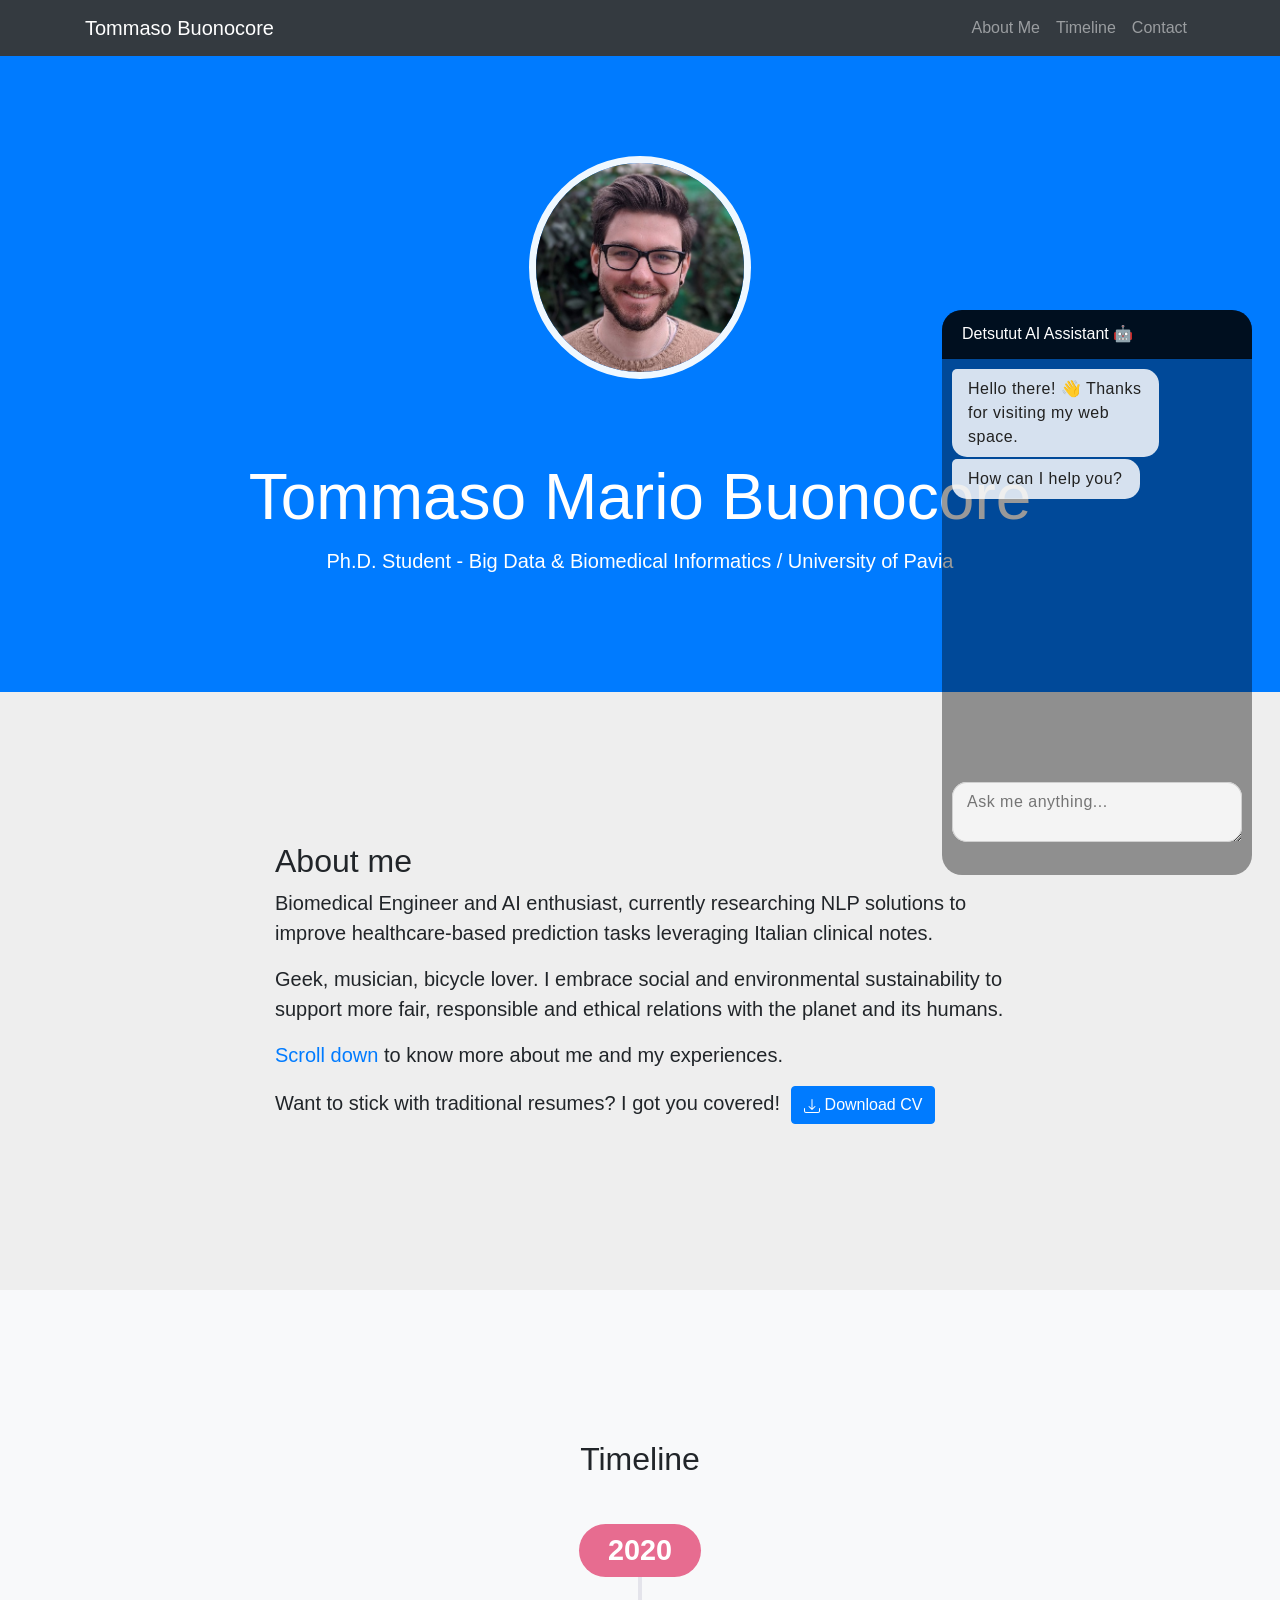
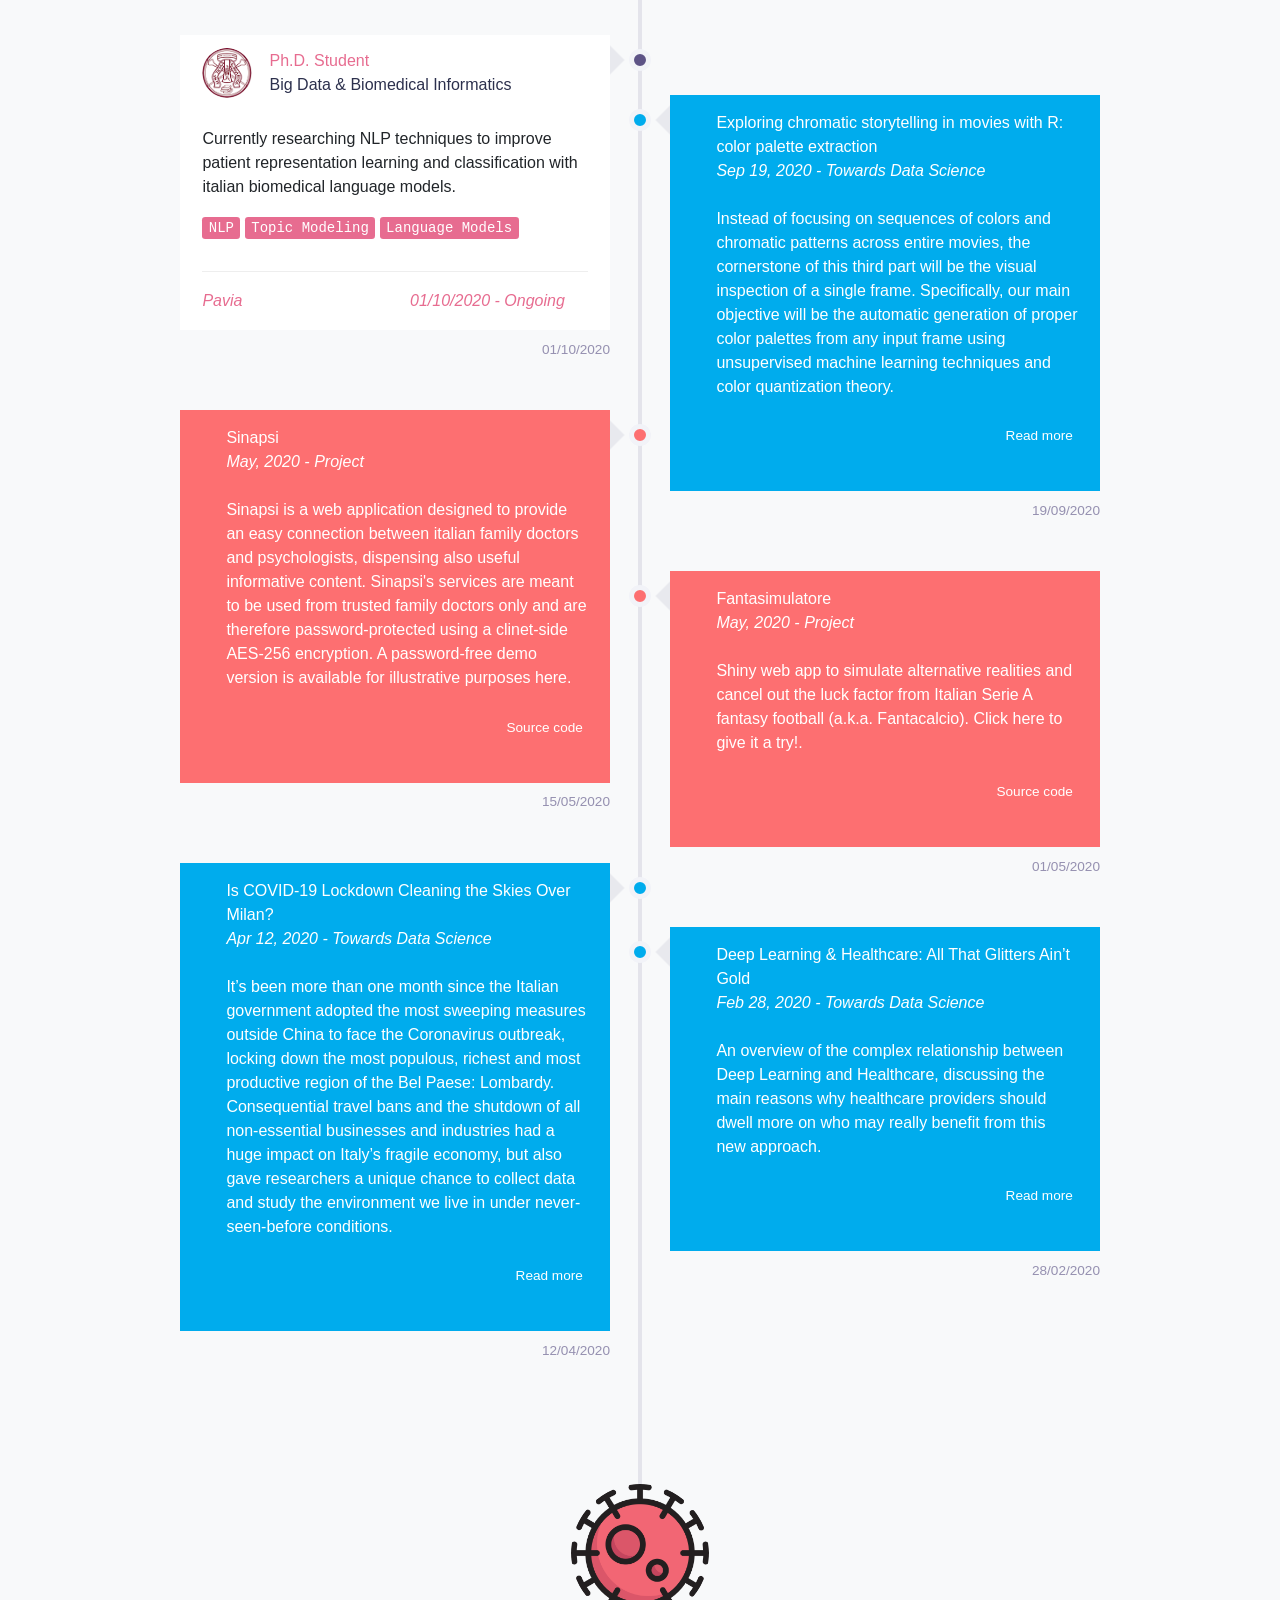
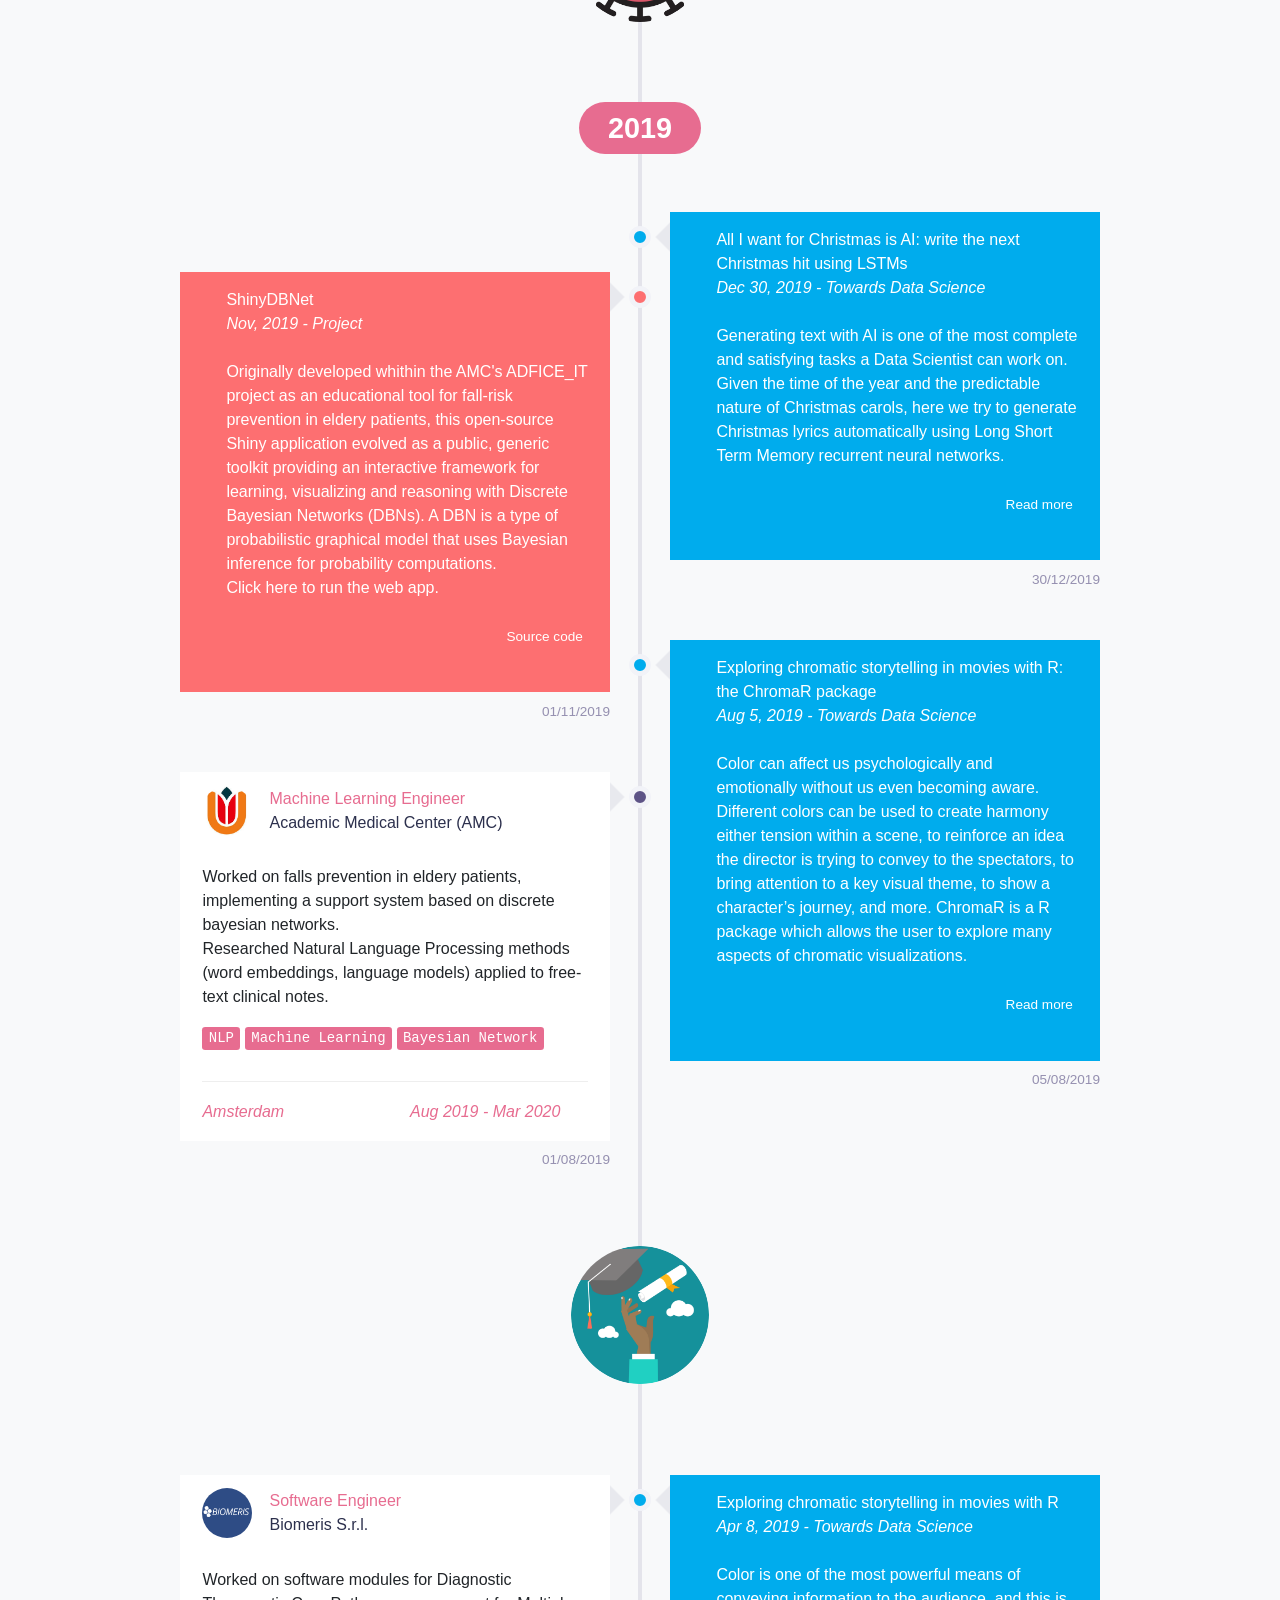
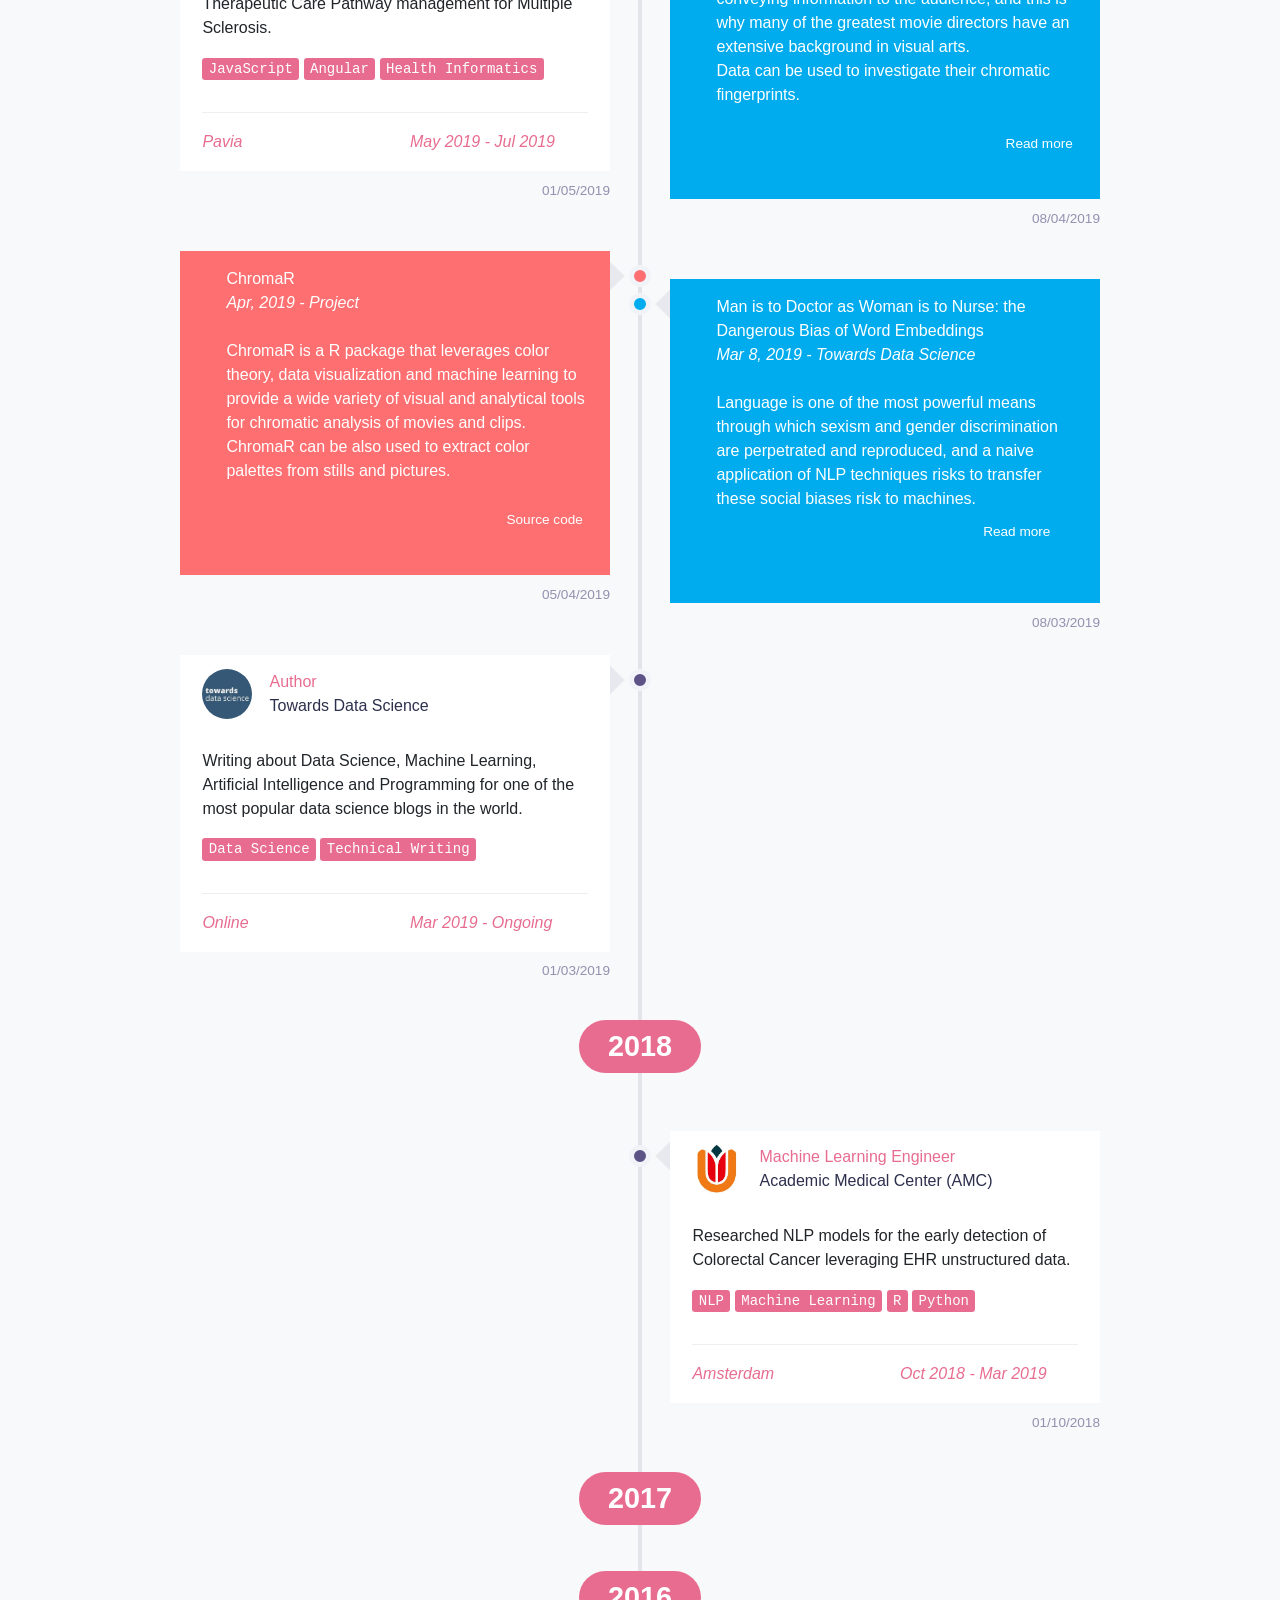
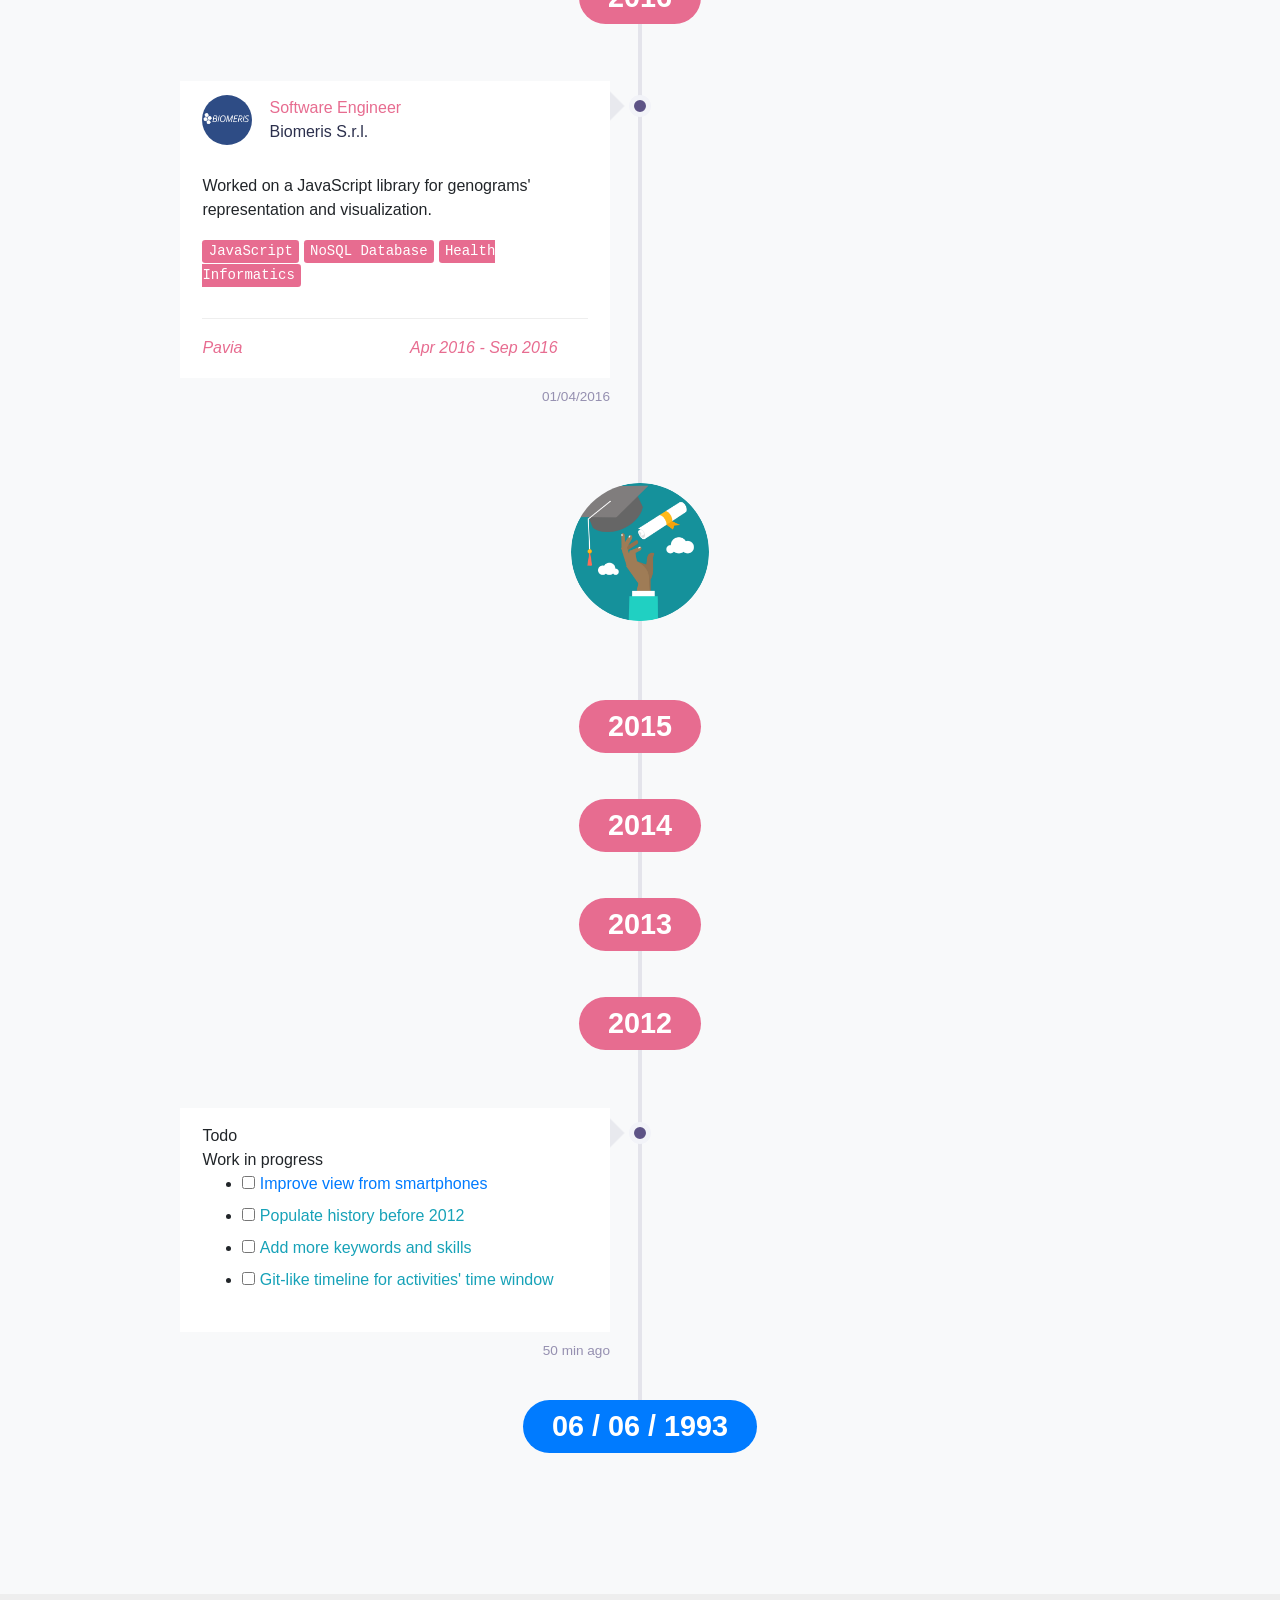
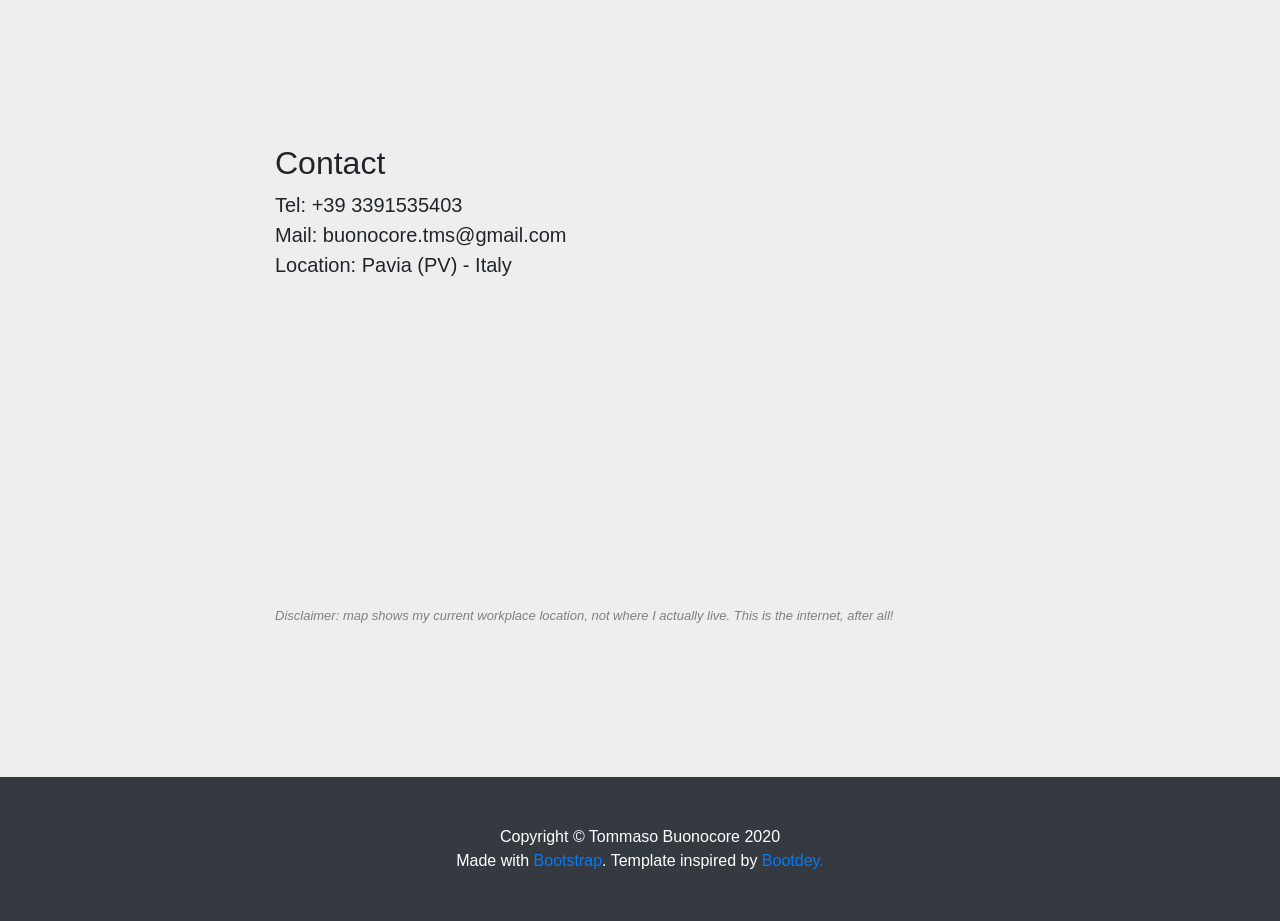
==== commit 6c1cbb9f: "chatbot updated" ====
--- a/index.html
+++ b/index.html
@@ -3,971 +3,1212 @@
 
 <head>
 
-  <meta charset="utf-8">
-  <meta name="viewport" content="width=device-width, initial-scale=1, shrink-to-fit=no">
-  <meta name="description" content="">
-  <meta name="author" content="">
-
-  <title>Detsutut</title>
-
-  <!-- Bootstrap core CSS -->
-  <link href="vendor/bootstrap/css/bootstrap.min.css" rel="stylesheet">
-
-  <!-- Custom styles for this template -->
-  <link href="css/scrolling-nav.css" rel="stylesheet">
-  <link rel="stylesheet" href="https://maxcdn.icons8.com/fonts/line-awesome/1.1/css/line-awesome.min.css">
-  <link rel="stylesheet" href="css//cvstyle.css">
-  <link rel="stylesheet" media="all" href="component/styles/setup.css" />
-  <link rel="stylesheet" media="all" href="component/styles/says.css" />
-  <link rel="stylesheet" media="all" href="component/styles/reply.css" />
-  <link rel="stylesheet" media="all" href="component/styles/typing.css" />
-  <link rel="stylesheet" media="all" href="component/styles/input.css" />
+    <meta charset="utf-8">
+    <meta name="viewport" content="width=device-width, initial-scale=1, shrink-to-fit=no">
+    <meta name="description" content="">
+    <meta name="author" content="">
+
+    <title>Detsutut</title>
+
+    <!-- Bootstrap core CSS -->
+    <link href="vendor/bootstrap/css/bootstrap.min.css" rel="stylesheet">
+
+    <!-- Custom styles for this template -->
+    <link href="css/scrolling-nav.css" rel="stylesheet">
+    <link rel="stylesheet" href="https://maxcdn.icons8.com/fonts/line-awesome/1.1/css/line-awesome.min.css">
+    <link rel="stylesheet" href="css//cvstyle.css">
+    <link rel="stylesheet" media="all" href="component/styles/setup.css" />
+    <link rel="stylesheet" media="all" href="component/styles/says.css" />
+    <link rel="stylesheet" media="all" href="component/styles/reply.css" />
+    <link rel="stylesheet" media="all" href="component/styles/typing.css" />
+    <link rel="stylesheet" media="all" href="component/styles/input.css" />
 </head>
 
 <body id="page-top">
 
-  <!-- Navigation -->
-  <nav class="navbar navbar-expand-lg navbar-dark bg-dark fixed-top" id="mainNav">
-    <div class="container">
-      <a class="navbar-brand js-scroll-trigger" href="#page-top">Tommaso Buonocore</a>
-      <button class="navbar-toggler" type="button" data-toggle="collapse" data-target="#navbarResponsive" aria-controls="navbarResponsive" aria-expanded="false" aria-label="Toggle navigation">
-        <span class="navbar-toggler-icon"></span>
-      </button>
-      <div class="collapse navbar-collapse" id="navbarResponsive">
-        <ul class="navbar-nav ml-auto">
-          <li class="nav-item">
-            <a class="nav-link js-scroll-trigger" href="#about">About Me</a>
-          </li>
-          <li class="nav-item">
-            <a class="nav-link js-scroll-trigger" href="#timeline">Timeline</a>
-          </li>
-          <li class="nav-item">
-            <a class="nav-link js-scroll-trigger" href="#contact">Contact</a>
-          </li>
-        </ul>
-      </div>
-    </div>
-  </nav>
-
-  <header class="bg-primary text-white">
-    <div class="container text-center">
-        <img src="avatar.jpg" alt="Avatar" id="avatar" class="avatar"  onclick="checkClicksAvatar()" style="cursor:pointer">
-        <br><br><br>
-      <h1>Tommaso Mario Buonocore</h1>
-      <p class="lead"><strong>Ph.D. Student - Big Data & Biomedical Informatics</strong> / University of Pavia </p>
-      <p class="lead">
-        </strong><a href="https://www.linkedin.com/in/tbuonocore/" target="_blank" style="text-decoration: none;"><i class="la la-linkedin zoom" style="color: #fff; font-size: 3.0em;"></i></a>
-        </strong><a href="https://github.com/detsutut" target="_blank" style="text-decoration: none;"><i class="la la-github zoom" style="color: #fff; font-size: 3.0em;"></i></a>
-        </strong><a href="https://medium.com/@detsutut" target="_blank" style="text-decoration: none;"><i class="la la-medium zoom" style="color: #fff; font-size: 3.0em;"></i></a>
-      </p>
-    </div>
-  </header>
-
-  <div class="container" id="wwg-chat" style="position: fixed; bottom: 1%; right: 1%; z-index: 5; width: 300px;">
-    <div class="card text-white mb-3" style="background-color: rgba(0, 0, 0, 0.4); border:0px; border-radius: 20px; overflow:hidden;">
-      <div class="card-header" id = "chatHeader" data-toggle="collapse" data-parent="#wwg-chat" href="#chatContainer" style="background-color: rgba(0, 0, 0, 0.8); cursor:pointer; width: 110%; " onclick="$('#collapsed-chevron').toggleClass('la-rotate-180')">
-        <span>Detsutut Assistant 🤖</span> <span style="float:right; margin-right: 25px;"><i class="la la-chevron-circle-down" id="collapsed-chevron" ></i></span>
-      </div>
-      <div class="collapse" id="chatContainer">
-        <div class="card-block text-white mb-3" id="chat" style="height: 300px; background-color: rgba(0, 0, 0, 0.0);">
+    <!-- Navigation -->
+    <nav class="navbar navbar-expand-lg navbar-dark bg-dark fixed-top" id="mainNav">
+        <div class="container">
+            <a class="navbar-brand js-scroll-trigger" href="#page-top">Tommaso Buonocore</a>
+            <button class="navbar-toggler" type="button" data-toggle="collapse" data-target="#navbarResponsive"
+                aria-controls="navbarResponsive" aria-expanded="false" aria-label="Toggle navigation">
+                <span class="navbar-toggler-icon"></span>
+            </button>
+            <div class="collapse navbar-collapse" id="navbarResponsive">
+                <ul class="navbar-nav ml-auto">
+                    <li class="nav-item">
+                        <a class="nav-link js-scroll-trigger" href="#about">About Me</a>
+                    </li>
+                    <li class="nav-item">
+                        <a class="nav-link js-scroll-trigger" href="#timeline">Timeline</a>
+                    </li>
+                    <li class="nav-item">
+                        <a class="nav-link js-scroll-trigger" href="#contact">Contact</a>
+                    </li>
+                </ul>
+            </div>
         </div>
-      </div>
-    </div>
-  </div>
-
-
-  <section id="about">
-    <div class="container">
-      <div class="row">
-        <div class="col-lg-8 mx-auto">
-          <h2>About me</h2>
-          <p class="lead">Biomedical Engineer and AI enthusiast, currently researching NLP solutions to improve healthcare-based prediction tasks leveraging Italian clinical notes.</p>
-          <p class="lead">Geek, musician, bicycle lover. I embrace social and environmental sustainability to support more fair, responsible and ethical relations with the planet and its humans.</p>
-          <p class="lead"><a class="js-scroll-trigger" href="#timeline">Scroll down</a> to know more about me and my experiences.</p>
-          <p class="lead"><b>Want to stick with traditional resumes?</b> I got you covered!&nbsp;
-          <button type="button" class="btn btn-primary">
-            <a href='data/cv.pdf' style="text-decoration: none; color: #fff;" download>
-          <svg width="1em" height="1em" viewBox="0 0 16 16" class="bi bi-download" fill="currentColor" xmlns="http://www.w3.org/2000/svg">
-            <path fill-rule="evenodd" d="M.5 9.9a.5.5 0 0 1 .5.5v2.5a1 1 0 0 0 1 1h12a1 1 0 0 0 1-1v-2.5a.5.5 0 0 1 1 0v2.5a2 2 0 0 1-2 2H2a2 2 0 0 1-2-2v-2.5a.5.5 0 0 1 .5-.5z"/>
-            <path fill-rule="evenodd" d="M7.646 11.854a.5.5 0 0 0 .708 0l3-3a.5.5 0 0 0-.708-.708L8.5 10.293V1.5a.5.5 0 0 0-1 0v8.793L5.354 8.146a.5.5 0 1 0-.708.708l3 3z"/>
-          </svg> Download CV
-            </a>
-        </button></p>
+    </nav>
+
+    <header class="bg-primary text-white">
+        <div class="container text-center">
+            <img src="avatar.jpg" alt="Avatar" id="avatar" class="avatar" onclick="checkClicksAvatar()"
+                style="cursor:pointer">
+            <br><br><br>
+            <h1>Tommaso Mario Buonocore</h1>
+            <p class="lead"><strong>Ph.D. Student - Big Data & Biomedical Informatics</strong> / University of Pavia
+            </p>
+            <p class="lead">
+                </strong><a href="https://www.linkedin.com/in/tbuonocore/" target="_blank"
+                    style="text-decoration: none;"><i class="la la-linkedin zoom"
+                        style="color: #fff; font-size: 3.0em;"></i></a>
+                </strong><a href="https://github.com/detsutut" target="_blank" style="text-decoration: none;"><i
+                        class="la la-github zoom" style="color: #fff; font-size: 3.0em;"></i></a>
+                </strong><a href="https://medium.com/@detsutut" target="_blank" style="text-decoration: none;"><i
+                        class="la la-medium zoom" style="color: #fff; font-size: 3.0em;"></i></a>
+            </p>
         </div>
-      </div>
-    </div>
-  </section>
-
-  <section id="timeline" class="bg-light">
-    <div class="container">
-      <div class="row justify-content-center">
-        <div class="col-xl-10 col-12">
-            <h2 style="text-align: center;">Timeline</h2> <br><br>
-            <div class="timeline timeline-line-solid">
-                <span class="timeline-label">
-                    <span class="label">2020</span>
-                    <br><br><br>
-                </span>
-
-                <div class="timeline-item">
-                    <div class="timeline-point timeline-point"></div>
-                    <div class="timeline-event">
-                        <div class="widget has-shadow">
-                            <div class="widget-header d-flex align-items-center">
-                                <div class="user-image">
-                                    <img class="rounded-circle" src="unipv.png" alt="...">
-                                </div>
-                                <div class="d-flex flex-column mr-auto">
-                                    <div class="title">
-                                        <span class="username">Ph.D. Student</span><br> Big Data & Biomedical Informatics
-                                    </div>
-                                </div>
-                            </div>
-                            <div class="widget-body">
-                                <p>
-                                    Currently researching NLP techniques to improve patient representation learning and classification with italian biomedical language models.                                    
-                                </p>
-                                <p>
-                                    <kbd data-toggle="popover" title="Natural Language Processing" data-content="NLP is a subfield of linguistics, computer science, information engineering, and artificial intelligence concerned with the interactions between computers and human (natural) languages, in particular how to program computers to process and analyze large amounts of natural language data." style="cursor:pointer; background-color:#e76c90;">NLP</kbd>
-                                    <kbd data-toggle="popover" title="Topic Modeling" data-content="In machine learning and natural language processing, a topic model is a type of statistical model for discovering the abstract topics that occur in a collection of documents. Topic modeling is a frequently used text-mining tool for discovery of hidden semantic structures in a text body." style="cursor:pointer; background-color:#e76c90;">Topic Modeling</kbd>
-                                    <kbd data-toggle="popover" title="Language Models" data-content="A statistical language model is a probability distribution over sequences of words. Given such a sequence, say of length m, it assigns a probability to the whole sequence. The language model provides context to distinguish between words and phrases that sound similar." style="cursor:pointer; background-color:#e76c90;">Language Models</kbd>
-                                </p>
-                            </div>
-                            <div class="widget-footer">      
-                                <div class="row">
-                                    <div class="col">
-                                        <a href="https://goo.gl/maps/JkFHxR87TyY2Bc95A" target="_blank" style="text-decoration: none; "><i class="la la-map-marker" style="text-decoration: none; color:#e76c90; font-size: 1.0rem;"><span style="font-weight:100 ;font-family: Arial, Helvetica, sans-serif;">Pavia</span></i></a>
-                                    </div>
-                                    <div class="col">
-                                        <i class="la la-calendar" style="text-decoration: none; color:#e76c90; font-size: 1.0rem;"><span style="font-weight:100 ;font-family: Arial, Helvetica, sans-serif;">01/10/2020 - Ongoing</span></i>
-                                    </div>
-                                  </div>                        
-                            </div>
-                        </div>
-                        <div class="time-right">01/10/2020</div>
-                    </div>
+    </header>
+
+    <div class="container" id="wwg-chat" style="position: fixed; bottom: 1%; right: 1%; z-index: 5; width: 340px; ">
+        <div class="card text-white mb-3"
+            style="background-color: rgba(0, 0, 0, 0.4); border:0px; border-radius: 20px; overflow:hidden;">
+            <div class="card-header" id="chatHeader" data-toggle="collapse" data-parent="#wwg-chat"
+                href="#chatContainer" style="background-color: rgba(0, 0, 0, 0.8); cursor:pointer; width: 110%; "
+                onclick="$('#collapsed-chevron').toggleClass('la-rotate-180')">
+                <span>Detsutut AI Assistant 🤖</span> <span style="float:right; margin-right: 25px;"><i
+                        class="la la-chevron-circle-down" id="collapsed-chevron"></i></span>
+            </div>
+            <div class="collapse" id="chatContainer">
+                <div class="card-block text-white mb-3" id="chat"
+                    style="height: 500px; background-color: rgba(0, 0, 0, 0.0);">
                 </div>
-
-
-                <div class="timeline-item">
-                    <div class="timeline-point timeline-point" style="background-color: #00aced; color: #00aced;"></div>
-                    <div class="timeline-event">
-                      <div class="widget icon-widget has-shadow" style="background-color: #00aced;">
-                          <div class="widget-body" style="color: #fff;">
-                              <div class="media">
-                                  <div class="media-left ">
-                                    <i class="la la-newspaper-o" style="font-size: 4rem;"></i>
-                                  </div>
-                                  <div class="media-body align-self-center pl-4">
-                                      <strong>Exploring chromatic storytelling in movies with R: color palette extraction</strong><br>
-                                      <i>Sep 19, 2020 - Towards Data Science</i><br><br>
-                                      Instead of focusing on sequences of colors and chromatic patterns across entire movies, the cornerstone of this third part will be the visual inspection of a single frame. Specifically, our main objective will be the automatic generation of proper color palettes from any input frame using unsupervised machine learning techniques and color quantization theory.
-                                  </div>
-                              </div>
-                          </div>
-                          <div class="widget-footer no-bg no-border pt-0 d-flex justify-content-end">
-                              <div class="meta" style="font-size: 0.85rem;">
-                                <ul>
-                                  <li ><a href="https://towardsdatascience.com/r-color-palette-extraction-3850b3f56152" target="_blank"><span class="numb" style="color: #fff;">Read more <i class="la la-external-link"></i></span></a></li>
-                                </ul>
-                              </div>
-                          </div>
-                      </div>
-                      <div class="time-right">19/09/2020</div>
-                    </div>
-                </div>
-
-
-
-                <div class="timeline-item">
-                    <div class="timeline-point timeline-point" style="background-color: #fd6f71; color: #fd6f71;"></div>
-                    <div class="timeline-event">
-                      <div class="widget icon-widget has-shadow" style="background-color: #fd6f71;">
-                          <div class="widget-body" style="color: #fff;">
-                              <div class="media">
-                                  <div class="media-left">
-                                      <i class="la la-flask" style="font-size: 4rem;"></i>
-                                  </div>
-                                  <div class="media-body align-self-center pl-4">
-                                      <strong>Sinapsi</strong><br>
-                                      <i>May, 2020  - Project</i><br><br>
-                                      Sinapsi is a web application designed to provide an easy connection between italian family doctors and psychologists, dispensing also useful informative content.
-
-                                      Sinapsi's services are meant to be used from trusted family doctors only and are therefore password-protected using a clinet-side AES-256 encryption.
-                                      
-                                      A password-free demo version is available for illustrative purposes <a href="https://detsutut.github.io/sinapsi/demo" style="color: #fff;"><strong>here</strong></a>.
-                                  </div>
-                              </div>
-                          </div>
-                          <div class="widget-footer no-bg no-border pt-0 d-flex justify-content-end">
-                              <div class="meta" style="font-size: 0.85rem;">
-                                <ul>
-                                    <li ><a href="https://detsutut.github.io/sinapsi/demo" target="_blank"><span class="numb" style="color: #fff;">Source code <i class="la la-github" style="color: #fff;"></i></span></a></li>
-                                  </ul>
-                              </div>
-                          </div>
-                      </div>
-                      <div class="time-right">15/05/2020</div>
-                    </div>
-                </div>
-
-                <div class="timeline-item">
-                    <div class="timeline-point timeline-point" style="background-color: #fd6f71; color: #fd6f71;"></div>
-                    <div class="timeline-event">
-                      <div class="widget icon-widget has-shadow" style="background-color: #fd6f71;">
-                          <div class="widget-body" style="color: #fff;">
-                              <div class="media">
-                                  <div class="media-left">
-                                      <i class="la la-flask" style="font-size: 4rem;"></i>
-                                  </div>
-                                  <div class="media-body align-self-center pl-4">
-                                      <strong>Fantasimulatore</strong><br>
-                                      <i>May, 2020 - Project</i><br><br>
-                                      Shiny web app to simulate alternative realities and cancel out the luck factor from Italian Serie A fantasy football (a.k.a. Fantacalcio).
-                                      <a href="https://detsutut.github.io/sinapsi/demo" style="color: #fff;"><strong>Click here to give it a try!</strong></a>.
-                                  </div>
-                              </div>
-                          </div>
-                          <div class="widget-footer no-bg no-border pt-0 d-flex justify-content-end">
-                              <div class="meta" style="font-size: 0.85rem;">
-                                <ul>
-                                    <li ><a href="https://github.com/detsutut/fantaSimulatore" target="_blank"><span class="numb" style="color: #fff;">Source code <i class="la la-github" style="color: #fff;"></i></span></a></li>
-                                  </ul>
-                              </div>
-                          </div>
-                      </div>
-                      <div class="time-right">01/05/2020</div>
-                    </div>
-                </div>
-
-                <div class="timeline-item">
-                    <div class="timeline-point timeline-point" style="background-color: #00aced; color: #00aced;"></div>
-                    <div class="timeline-event">
-                      <div class="widget icon-widget has-shadow" style="background-color: #00aced;">
-                          <div class="widget-body" style="color: #fff;">
-                              <div class="media">
-                                  <div class="media-left ">
-                                    <i class="la la-newspaper-o" style="font-size: 4rem;"></i>
-                                  </div>
-                                  <div class="media-body align-self-center pl-4">
-                                      <strong>Is COVID-19 Lockdown Cleaning the Skies Over Milan?</strong><br>
-                                      <i>Apr 12, 2020 - Towards Data Science</i><br><br>
-                                      It’s been more than one month since the Italian government adopted the most sweeping measures outside China to face the Coronavirus outbreak, locking down the most populous, richest and most productive region of the Bel Paese: Lombardy.
-                                      Consequential travel bans and the shutdown of all non-essential businesses and industries had a huge impact on Italy’s fragile economy, but also gave researchers a unique chance to collect data and study the environment we live in under never-seen-before conditions.
-                                  </div>
-                              </div>
-                          </div>
-                          <div class="widget-footer no-bg no-border pt-0 d-flex justify-content-end">
-                              <div class="meta" style="font-size: 0.85rem;">
-                                <ul>
-                                  <li ><a href="https://towardsdatascience.com/is-covid-19-lockdown-cleaning-the-skies-over-milan-42dbba1ec812" target="_blank"><span class="numb" style="color: #fff;">Read more <i class="la la-external-link"></i></span></a></li>
-                                </ul>
-                              </div>
-                          </div>
-                      </div>
-                      <div class="time-right">12/04/2020</div>
-                    </div>
-                </div>
-
-                <div class="timeline-item">
-                    <div class="timeline-point timeline-point" style="background-color: #00aced; color: #00aced;"></div>
-                    <div class="timeline-event">
-                      <div class="widget icon-widget has-shadow" style="background-color: #00aced;">
-                          <div class="widget-body" style="color: #fff;">
-                              <div class="media">
-                                  <div class="media-left ">
-                                    <i class="la la-newspaper-o" style="font-size: 4rem;"></i>
-                                  </div>
-                                  <div class="media-body align-self-center pl-4">
-                                      <strong>Deep Learning & Healthcare: All That Glitters Ain’t Gold</strong><br>
-                                      <i>Feb 28, 2020 - Towards Data Science</i><br><br>
-                                      An overview of the complex relationship between Deep Learning and Healthcare, discussing the main reasons why healthcare providers should dwell more on who may really benefit from this new approach.
-                                  </div>
-                              </div>
-                          </div>
-                          <div class="widget-footer no-bg no-border pt-0 d-flex justify-content-end">
-                              <div class="meta" style="font-size: 0.85rem;">
-                                <ul>
-                                  <li ><a href="https://towardsdatascience.com/deep-learning-in-healthcare-all-the-glitters-aint-gold-4913eec32687#91a1-40e489267686" target="_blank"><span class="numb" style="color: #fff;">Read more <i class="la la-external-link"></i></span></a></li>
-                                </ul>
-                              </div>
-                          </div>
-                      </div>
-                      <div class="time-right">28/02/2020</div>
-                    </div>
-                </div>
-
-                <span class="timeline-virus tilt" onclick="checkClicks()"> 
-                    <br><br><br>
-                    <img src="virus.png" id="virus" class="img-fluid rounded-circle " alt="..." style="width:15%; cursor: pointer;">
-                    <br><br><br><br>
-                </span>
-                <!-- Modal -->
-                <div class="modal fade" style="opacity:0.9;" id="coffinDanceModal" tabindex="-1" role="dialog" aria-labelledby="coffinDanceModal" aria-hidden="true">
-                    <div class="modal-dialog modal-dialog-centered" role="document">
-                    <div class="modal-content">
-                        <div class="embed-responsive embed-responsive-16by9">
-                            <iframe class="embed-responsive-item" src="https://www.youtube.com/embed/pDmB76y7jFs" allowfullscreen></iframe>
-                          </div>
-                    </div>
-                    </div>
-                </div>
-
-                <span class="timeline-label">
-                    <span class="label">2019</span>
-                    <br><br><br>
-                </span>
-
-                <div class="timeline-item">
-                    <div class="timeline-point timeline-point" style="background-color: #00aced; color: #00aced;"></div>
-                    <div class="timeline-event">
-                      <div class="widget icon-widget has-shadow" style="background-color: #00aced;">
-                          <div class="widget-body" style="color: #fff;">
-                              <div class="media">
-                                  <div class="media-left ">
-                                    <i class="la la-newspaper-o" style="font-size: 4rem;"></i>
-                                  </div>
-                                  <div class="media-body align-self-center pl-4">
-                                      <strong>All I want for Christmas is AI: write the next Christmas hit using LSTMs</strong><br>
-                                      <i>Dec 30, 2019 - Towards Data Science</i><br><br>
-                                      Generating text with AI is one of the most complete and satisfying tasks a Data Scientist can work on. Given the time of the year and the predictable nature of Christmas carols, here we try to generate Christmas lyrics automatically using Long Short Term Memory recurrent neural networks.
-                                  </div>
-                              </div>
-                          </div>
-                          <div class="widget-footer no-bg no-border pt-0 d-flex justify-content-end">
-                              <div class="meta" style="font-size: 0.85rem;">
-                                <ul>
-                                  <li ><a href="https://towardsdatascience.com/all-i-want-for-christmas-is-ai-write-the-next-christmas-hit-using-lstms-2e95ea3da25e" target="_blank"><span class="numb" style="color: #fff;">Read more <i class="la la-external-link"></i></span></a></li>
-                                </ul>
-                              </div>
-                          </div>
-                      </div>
-                      <div class="time-right">30/12/2019</div>
-                    </div>
-                </div>
-
-                <div class="timeline-item">
-                    <div class="timeline-point timeline-point" style="background-color: #fd6f71; color: #fd6f71;"></div>
-                    <div class="timeline-event">
-                      <div class="widget icon-widget has-shadow" style="background-color: #fd6f71;">
-                          <div class="widget-body" style="color: #fff;">
-                              <div class="media">
-                                  <div class="media-left">
-                                      <i class="la la-flask" style="font-size: 4rem;"></i>
-                                  </div>
-                                  <div class="media-body align-self-center pl-4">
-                                      <strong>ShinyDBNet</strong><br>
-                                      <i>Nov, 2019 - Project</i><br><br>
-                                      Originally developed whithin the AMC's ADFICE_IT project as an educational tool for fall-risk prevention in eldery patients, this open-source Shiny application evolved as a public, generic toolkit providing an interactive framework for learning, visualizing and reasoning with Discrete Bayesian Networks (DBNs). A DBN is a type of probabilistic graphical model that uses Bayesian inference for probability computations.<br><a href="https://detsutut.shinyapps.io/shinyDBNet/" style="color: #fff;"><strong>Click here to run the web app</strong></a>.
-                                  </div>
-                              </div>
-                          </div>
-                          <div class="widget-footer no-bg no-border pt-0 d-flex justify-content-end">
-                              <div class="meta" style="font-size: 0.85rem;">
-                                <ul>
-                                    <li ><a href="https://github.com/detsutut/shinyDBNet" target="_blank"><span class="numb" style="color: #fff;">Source code <i class="la la-github" style="color: #fff;"></i></span></a></li>
-                                  </ul>
-                              </div>
-                          </div>
-                      </div>
-                      <div class="time-right">01/11/2019</div>
-                    </div>
-                </div>
-
-                <div class="timeline-item">
-                    <div class="timeline-point timeline-point" style="background-color: #00aced; color: #00aced;"></div>
-                    <div class="timeline-event">
-                      <div class="widget icon-widget has-shadow" style="background-color: #00aced;">
-                          <div class="widget-body" style="color: #fff;">
-                              <div class="media">
-                                  <div class="media-left ">
-                                    <i class="la la-newspaper-o" style="font-size: 4rem;"></i>
-                                  </div>
-                                  <div class="media-body align-self-center pl-4">
-                                      <strong>Exploring chromatic storytelling in movies with R: the ChromaR package</strong><br>
-                                      <i>Aug 5, 2019 - Towards Data Science</i><br><br>
-                                      Color can affect us psychologically and emotionally without us even becoming aware. Different colors can be used to create harmony either tension within a scene, to reinforce an idea the director is trying to convey to the spectators, to bring attention to a key visual theme, to show a character’s journey, and more.
-                                      ChromaR is a R package which allows the user to explore many aspects of chromatic visualizations.                                  </div>
-                              </div>
-                          </div>
-                          <div class="widget-footer no-bg no-border pt-0 d-flex justify-content-end">
-                              <div class="meta" style="font-size: 0.85rem;">
-                                <ul>
-                                  <li ><a href="https://towardsdatascience.com/the-chromar-package-892b716ee2c9" target="_blank"><span class="numb" style="color: #fff;">Read more <i class="la la-external-link"></i></span></a></li>
-                                </ul>
-                              </div>
-                          </div>
-                      </div>
-                      <div class="time-right">05/08/2019</div>
-                    </div>
-                </div>
-
-                <div class="timeline-item">
-                    <div class="timeline-point timeline-point"></div>
-                    <div class="timeline-event">
-                        <div class="widget has-shadow">
-                            <div class="widget-header d-flex align-items-center">
-                                <div class="user-image">
-                                    <img class="rounded-circle" src="umc.png" alt="...">
-                                </div>
-                                <div class="d-flex flex-column mr-auto">
-                                    <div class="title">
-                                        <span class="username">Machine Learning Engineer</span><br> Academic Medical Center (AMC)
-                                    </div>
-                                </div>
-                            </div>
-                            <div class="widget-body">
-                                <p>
-                                    Worked on falls prevention in eldery patients, implementing a support system based on discrete bayesian networks.<br>
-                                    Researched Natural Language Processing methods (word embeddings, language models) applied to free-text clinical notes. 
-                                </p>
-                                <p>
-                                    <kbd data-toggle="popover" title="Natural Language Processing" data-content="NLP is a subfield of linguistics, computer science, information engineering, and artificial intelligence concerned with the interactions between computers and human (natural) languages, in particular how to program computers to process and analyze large amounts of natural language data." style="cursor:pointer; background-color:#e76c90;">NLP</kbd>
-                                    <kbd data-toggle="popover" title="Machine Learning" data-content="Machine learning (ML) is the study of computer algorithms that improve automatically through experience. It is seen as a subset of artificial intelligence. Machine learning algorithms build a mathematical model based on sample data, known as training data, in order to make predictions or decisions without being explicitly programmed to do so." style="cursor:pointer; background-color:#e76c90;">Machine Learning</kbd>
-                                    <kbd data-toggle="popover" title="Bayesian Inference" data-content="Bayesian inference is a method of statistical inference in which Bayes' theorem is used to update the probability for a hypothesis as more evidence or information becomes available. Bayesian inference is an important technique in statistics, and especially in mathematical statistics." style="cursor:pointer; background-color:#e76c90;">Bayesian Network</kbd>
-                                </p>
-                            </div>
-                            <div class="widget-footer">      
-                                <div class="row">
-                                    <div class="col">
-                                        <a href="https://g.page/Amsterdam_UMC_loc_AMC?share" target="_blank" style="text-decoration: none; "><i class="la la-map-marker" style="text-decoration: none; color:#e76c90; font-size: 1.0rem;"><span style="font-weight:100 ;font-family: Arial, Helvetica, sans-serif;">Amsterdam</span></i></a>
-                                    </div>
-                                    <div class="col">
-                                        <i class="la la-calendar" style="text-decoration: none; color:#e76c90; font-size: 1.0rem;"><span style="font-weight:100 ;font-family: Arial, Helvetica, sans-serif;">Aug 2019 -  Mar 2020</span></i>
-                                    </div>
-                                </div>                        
-                            </div>
-                        </div>
-                        <div class="time-right">01/08/2019</div>
-                    </div>
-                </div>
-
-                <span class="timeline-virus tilt" data-toggle="modal" data-target="#exampleModalCenter">
-                    <br>
-                    <img src="grad.png" class="img-fluid rounded-circle " alt="..." style="cursor: pointer; width:15%">
-                    <br><br><br><br>
-                </span>
-
-                <!-- Modal -->
-                <div class="modal fade" style="opacity:0.9;" id="exampleModalCenter" tabindex="-1" role="dialog" aria-labelledby="exampleModalCenterTitle" aria-hidden="true">
-                    <div class="modal-dialog modal-dialog-centered" role="document">
-                    <div class="modal-content">
-                        <div class="modal-header">
-                        <h5 class="modal-title" id="exampleModalLongTitle">Master's Degree in Biomedical Engineering</h5><br>
-                        <button type="button" class="close" data-dismiss="modal" aria-label="Close">
-                            <span aria-hidden="true">&times;</span>
-                        </button>
-                        </div>
-                        <div class="modal-body">
-                            <h6>University of Pavia, 110 / 110 Cum Laude</h6>
-                            <p>
-                                Period: Sep 2016 - Jul 2019
-                            </p>
-                            <p>
-                                Courses: 
-                                <ul>
-                                    <li>Advanced Biomedical Machine Learning (30/30)</li>
-                                    <li>Medical Informatics (30L/30)</li>
-                                    <li>Data Mining and Clinical Decision Support (30/30)</li>
-                                    <li>Telemedicine (29/30)</li>
-                                    <li>Information Security (30/30)</li>
-                                    <li>Biomathematics (28/30)</li>
-                                    <li>Artificial Intelligence in Medicine (28/30)</li>
-                                </ul>
-                            </p>
-                            <p>Link: <a href="http://lmbioing.unipv.eu/" target="_blank"> Biomedical Engineering official website</a></p>
-                        </div>
-                        <div class="modal-footer">
-                        <button type="button" class="btn btn-secondary" data-dismiss="modal">Close</button>
-                        </div>
-                    </div>
-                    </div>
-                </div>
-
-                <div class="timeline-item">
-                    <div class="timeline-point timeline-point"></div>
-                    <div class="timeline-event">
-                        <div class="widget has-shadow">
-                            <div class="widget-header d-flex align-items-center">
-                                <div class="user-image">
-                                    <img class="rounded-circle" src="biomeris.png" alt="...">
-                                </div>
-                                <div class="d-flex flex-column mr-auto">
-                                    <div class="title">
-                                        <span class="username">Software Engineer</span><br> Biomeris S.r.l.
-                                    </div>
-                                </div>
-                            </div>
-                            <div class="widget-body">
-                                <p>
-                                    Worked on software modules for Diagnostic Therapeutic Care Pathway management for Multiple Sclerosis.                                </p>
-                                <p>
-                                    <kbd data-toggle="popover" title="JavaScript" data-content="JavaScript is a programming language that conforms to the ECMAScript specification. JavaScript is high-level, often just-in-time compiled, and multi-paradigm. It has curly-bracket syntax, dynamic typing, prototype-based object-orientation, and first-class functions." style="cursor:pointer; background-color:#e76c90;">JavaScript</kbd>
-                                    <kbd data-toggle="popover" title="Angular" data-content="Angular is a TypeScript-based open-source web application framework led by the Angular Team at Google and by a community of individuals and corporations." style="cursor:pointer; background-color:#e76c90;">Angular</kbd>
-                                    <kbd data-toggle="popover" title="Health Informatics" data-content="Health informatics is information engineering applied to the field of health care, essentially the management and use of patient health care information." style="cursor:pointer; background-color:#e76c90;">Health Informatics</kbd>
-                                </p>
-                            </div>
-                            <div class="widget-footer">      
-                                <div class="row">
-                                    <div class="col">
-                                        <a href="https://goo.gl/maps/JkFHxR87TyY2Bc95A" target="_blank" style="text-decoration: none; "><i class="la la-map-marker" style="text-decoration: none; color:#e76c90; font-size: 1.0rem;"><span style="font-weight:100 ;font-family: Arial, Helvetica, sans-serif;">Pavia</span></i></a>
-                                    </div>
-                                    <div class="col">
-                                        <i class="la la-calendar" style="text-decoration: none; color:#e76c90; font-size: 1.0rem;"><span style="font-weight:100 ;font-family: Arial, Helvetica, sans-serif;">May 2019 -  Jul 2019</span></i>
-                                    </div>
-                                </div>                        
-                            </div>
-                        </div>
-                        <div class="time-right">01/05/2019</div>
-                    </div>
-                </div>
-
-                <div class="timeline-item">
-                    <div class="timeline-point timeline-point" style="background-color: #00aced; color: #00aced;"></div>
-                    <div class="timeline-event">
-                      <div class="widget icon-widget has-shadow" style="background-color: #00aced;">
-                          <div class="widget-body" style="color: #fff;">
-                              <div class="media">
-                                  <div class="media-left ">
-                                    <i class="la la-newspaper-o" style="font-size: 4rem;"></i>
-                                  </div>
-                                  <div class="media-body align-self-center pl-4">
-                                      <strong>Exploring chromatic storytelling in movies with R</strong><br>
-                                      <i>Apr 8, 2019 - Towards Data Science</i><br><br>
-                                      Color is one of the most powerful means of conveying information to the audience, and this is why many of the greatest movie directors have an extensive background in visual arts.<br>Data can be used to investigate their chromatic fingerprints.            
-                                  </div>
-                              </div>
-                          </div>
-                          <div class="widget-footer no-bg no-border pt-0 d-flex justify-content-end">
-                              <div class="meta" style="font-size: 0.85rem;">
-                                <ul>
-                                  <li ><a href="https://towardsdatascience.com/exploring-chromatic-storytelling-with-r-part-1-8e9ddf8d4187" target="_blank"><span class="numb" style="color: #fff;">Read more <i class="la la-external-link"></i></span></a></li>
-                                </ul>
-                              </div>
-                          </div>
-                      </div>
-                      <div class="time-right">08/04/2019</div>
-                    </div>
-                </div>
-
-                <div class="timeline-item">
-                    <div class="timeline-point timeline-point" style="background-color: #fd6f71; color: #fd6f71;"></div>
-                    <div class="timeline-event">
-                      <div class="widget icon-widget has-shadow" style="background-color: #fd6f71;">
-                          <div class="widget-body" style="color: #fff;">
-                              <div class="media">
-                                  <div class="media-left">
-                                      <i class="la la-flask" style="font-size: 4rem;"></i>
-                                  </div>
-                                  <div class="media-body align-self-center pl-4">
-                                      <strong>ChromaR</strong><br>
-                                      <i>Apr, 2019 - Project</i><br><br>
-                                      ChromaR is a R package that leverages color theory, data visualization and machine learning to provide a wide variety of visual and analytical tools for chromatic analysis of movies and clips.<br>ChromaR can be also used to extract color palettes from stills and pictures.
-                                  </div>
-                              </div>
-                          </div>
-                          <div class="widget-footer no-bg no-border pt-0 d-flex justify-content-end">
-                              <div class="meta" style="font-size: 0.85rem;">
-                                <ul>
-                                    <li ><a href="https://github.com/detsutut/chroma" target="_blank"><span class="numb" style="color: #fff;">Source code <i class="la la-github" style="color: #fff;"></i></span></a></li>
-                                  </ul>
-                              </div>
-                          </div>
-                      </div>
-                      <div class="time-right">05/04/2019</div>
-                    </div>
-                </div>
-
-                <div class="timeline-item">
-                    <div class="timeline-point timeline-point" style="background-color: #00aced; color: #00aced;"></div>
-                    <div class="timeline-event">
-                      <div class="widget icon-widget has-shadow" style="background-color: #00aced;">
-                          <div class="widget-body" style="color: #fff;">
-                              <div class="media">
-                                  <div class="media-left ">
-                                    <i class="la la-newspaper-o" style="font-size: 4rem;"></i>
-                                  </div>
-                                  <div class="media-body align-self-center pl-4">
-                                      <strong>Man is to Doctor as Woman is to Nurse: the Dangerous Bias of Word Embeddings</strong><br>
-                                      <i>Mar 8, 2019 - Towards Data Science</i><br><br>
-                                      Language is one of the most powerful means through which sexism and gender discrimination are perpetrated and reproduced, and a naive application of NLP techniques risks to transfer these social biases risk to machines.
-                                </div>
-                              </div>
-                          <div class="widget-footer no-bg no-border pt-0 d-flex justify-content-end">
-                              <div class="meta" style="font-size: 0.85rem;">
-                                <ul>
-                                  <li ><a href="https://towardsdatascience.com/gender-bias-word-embeddings-76d9806a0e17" target="_blank"><span class="numb" style="color: #fff;">Read more <i class="la la-external-link"></i></span></a></li>
-                                </ul>
-                              </div>
-                          </div>
-                      </div>
-                      <div class="time-right">08/03/2019</div>
-                    </div>
-                    </div>
-                </div>
-
-                <div class="timeline-item">
-                    <div class="timeline-point timeline-point"></div>
-                    <div class="timeline-event">
-                        <div class="widget has-shadow">
-                            <div class="widget-header d-flex align-items-center">
-                                <div class="user-image">
-                                    <img class="rounded-circle" src="tds.png" alt="...">
-                                </div>
-                                <div class="d-flex flex-column mr-auto">
-                                    <div class="title">
-                                        <span class="username">Author</span><br> Towards Data Science
-                                    </div>
-                                </div>
-                            </div>
-                            <div class="widget-body">
-                                <p>
-                                    Writing about Data Science, Machine Learning, Artificial Intelligence and Programming for one of the most popular data science blogs in the world.
-                                </p>
-                                <p>
-                                    <kbd data-toggle="popover" title="Data Science" data-content="Data science is an inter-disciplinary field that uses scientific methods, processes, algorithms and systems to extract knowledge and insights from many structural and unstructured data." style="cursor:pointer; background-color:#e76c90;">Data Science</kbd>
-                                    <kbd data-toggle="popover" title="Technical Writing" data-content="Technical writing is writing or drafting technical communication used in technical and occupational fields, such as computer hardware and software, engineering, chemistry, aeronautics, robotics, finance, medical, consumer electronics, biotechnology, and forestry." style="cursor:pointer; background-color:#e76c90;">Technical Writing</kbd>
-                                </p>
-                            </div>
-                            <div class="widget-footer">      
-                                <div class="row">
-                                    <div class="col">
-                                        <i class="la la-globe" style="text-decoration: none; color:#e76c90; font-size: 1.0rem;"><span style="font-weight:100 ;font-family: Arial, Helvetica, sans-serif;">Online</span></i></a>
-                                    </div>
-                                    <div class="col">
-                                        <i class="la la-calendar" style="text-decoration: none; color:#e76c90; font-size: 1.0rem;"><span style="font-weight:100 ;font-family: Arial, Helvetica, sans-serif;">Mar 2019 -  Ongoing</span></i>
-                                    </div>
-                                </div>                        
-                            </div>
-                        </div>
-                        <div class="time-right">01/03/2019</div>
-                    </div>
-                </div>
-
-                <span class="timeline-label">
-                    <span class="label">2018</span>
-                    <br><br><br>
-                </span>
-
-                <div class="timeline-item">
-                    <div class="timeline-point timeline-point"></div>
-                    <div class="timeline-event">
-                        <div class="widget has-shadow">
-                            <div class="widget-header d-flex align-items-center">
-                                <div class="user-image">
-                                    <img class="rounded-circle" src="umc.png" alt="...">
-                                </div>
-                                <div class="d-flex flex-column mr-auto">
-                                    <div class="title">
-                                        <span class="username">Machine Learning Engineer</span><br> Academic Medical Center (AMC)
-                                    </div>
-                                </div>
-                            </div>
-                            <div class="widget-body">
-                                <p>
-                                    Researched NLP models for the early detection of Colorectal Cancer leveraging EHR unstructured data.
-                                </p>
-                                <p>
-                                    <kbd data-toggle="popover" title="Natural Language Processing" data-content="NLP is a subfield of linguistics, computer science, information engineering, and artificial intelligence concerned with the interactions between computers and human (natural) languages, in particular how to program computers to process and analyze large amounts of natural language data." style="cursor:pointer; background-color:#e76c90;">NLP</kbd>
-                                    <kbd data-toggle="popover" title="Machine Learning" data-content="Machine learning (ML) is the study of computer algorithms that improve automatically through experience. It is seen as a subset of artificial intelligence. Machine learning algorithms build a mathematical model based on sample data, known as training data, in order to make predictions or decisions without being explicitly programmed to do so." style="cursor:pointer; background-color:#e76c90;">Machine Learning</kbd>
-                                    <kbd data-toggle="popover" title="R" data-content="R is a programming language and free software environment for statistical computing and graphics supported by the R Foundation for Statistical Computing." style="cursor:pointer; background-color:#e76c90;">R</kbd>
-                                    <kbd data-toggle="popover" title="Python" data-content="Python is an interpreted, high-level and general-purpose programming language. Python's design philosophy emphasizes code readability with its notable use of significant whitespace. Its language constructs and object-oriented approach aim to help programmers write clear, logical code for small and large-scale projects." style="cursor:pointer; background-color:#e76c90;">Python</kbd>
-                                </p>
-                            </div>
-                            <div class="widget-footer">      
-                                <div class="row">
-                                    <div class="col">
-                                        <a href="https://g.page/Amsterdam_UMC_loc_AMC?share" target="_blank" style="text-decoration: none; "><i class="la la-map-marker" style="text-decoration: none; color:#e76c90; font-size: 1.0rem;"><span style="font-weight:100 ;font-family: Arial, Helvetica, sans-serif;">Amsterdam</span></i></a>
-                                    </div>
-                                    <div class="col">
-                                        <i class="la la-calendar" style="text-decoration: none; color:#e76c90; font-size: 1.0rem;"><span style="font-weight:100 ;font-family: Arial, Helvetica, sans-serif;">Oct 2018 -  Mar 2019</span></i>
-                                    </div>
-                                </div>                        
-                            </div>
-                        </div>
-                        <div class="time-right">01/10/2018</div>
-                    </div>
-                </div>
-
-                <span class="timeline-label">
-                    <span class="label">2017</span>
-                    <br><br><br>
-                </span>
-
-                <span class="timeline-label">
-                    <span class="label">2016</span>
-                    <br><br><br>
-                </span>
-
-                <div class="timeline-item">
-                    <div class="timeline-point timeline-point"></div>
-                    <div class="timeline-event">
-                        <div class="widget has-shadow">
-                            <div class="widget-header d-flex align-items-center">
-                                <div class="user-image">
-                                    <img class="rounded-circle" src="biomeris.png" alt="...">
-                                </div>
-                                <div class="d-flex flex-column mr-auto">
-                                    <div class="title">
-                                        <span class="username">Software Engineer</span><br> Biomeris S.r.l.
-                                    </div>
-                                </div>
-                            </div>
-                            <div class="widget-body">
-                                <p>
-                                    Worked on a JavaScript library for genograms' representation and visualization.</p>
-                                <p>
-                                    <kbd data-toggle="popover" title="JavaScript" data-content="JavaScript is a programming language that conforms to the ECMAScript specification. JavaScript is high-level, often just-in-time compiled, and multi-paradigm. It has curly-bracket syntax, dynamic typing, prototype-based object-orientation, and first-class functions." style="cursor:pointer; background-color:#e76c90;">JavaScript</kbd>
-                                    <kbd data-toggle="popover" title="NoSQL Database" data-content="A NoSQL (originally referring to 'non-SQL' or 'non-relational') database provides a mechanism for storage and retrieval of data that is modeled in means other than the tabular relations used in relational databases." style="cursor:pointer; background-color:#e76c90;">NoSQL Database</kbd>
-                                    <kbd data-toggle="popover" title="Health Informatics" data-content="Health informatics is information engineering applied to the field of health care, essentially the management and use of patient health care information." style="cursor:pointer; background-color:#e76c90;">Health Informatics</kbd>
-                                </p>
-                            </div>
-                            <div class="widget-footer">      
-                                <div class="row">
-                                    <div class="col">
-                                        <a href="https://goo.gl/maps/JkFHxR87TyY2Bc95A" target="_blank" style="text-decoration: none; "><i class="la la-map-marker" style="text-decoration: none; color:#e76c90; font-size: 1.0rem;"><span style="font-weight:100 ;font-family: Arial, Helvetica, sans-serif;">Pavia</span></i></a>
-                                    </div>
-                                    <div class="col">
-                                        <i class="la la-calendar" style="text-decoration: none; color:#e76c90; font-size: 1.0rem;"><span style="font-weight:100 ;font-family: Arial, Helvetica, sans-serif;">Apr 2016 -  Sep 2016</span></i>
-                                    </div>
-                                </div>                        
-                            </div>
-                        </div>
-                        <div class="time-right">01/04/2016</div>
-                    </div>
-                </div>
-
-                <span class="timeline-virus tilt" data-toggle="modal" data-target="#modalBachelor">
-                    <br>
-                    <img src="grad.png" class="img-fluid rounded-circle " alt="..." style="cursor: pointer; width:15%">
-                    <br><br><br><br>
-                </span>
-
-                <!-- Modal -->
-                <div class="modal fade" style="opacity:0.9;" id="modalBachelor" tabindex="-1" role="dialog" aria-labelledby="modalBachelorTitle" aria-hidden="true">
-                    <div class="modal-dialog modal-dialog-centered" role="document">
-                    <div class="modal-content">
-                        <div class="modal-header">
-                        <h5 class="modal-title" id="modalBachelorTitle">Bachelor's Degree in Biomedical Engineering</h5><br>
-                        <button type="button" class="close" data-dismiss="modal" aria-label="Close">
-                            <span aria-hidden="true">&times;</span>
-                        </button>
-                        </div>
-                        <div class="modal-body">
-                            <h6>University of Pavia, 100 / 110 </h6>
-                            <p>
-                                Period: Sep 2012 - Apr 2016
-                            </p>
-                            <p>
-                                Courses: 
-                                <ul>
-                                    <li>Advanced Biomedical Machine Learning (30/30)</li>
-                                    <li>Medical Informatics (30L/30)</li>
-                                    <li>Data Mining and Clinical Decision Support (30/30)</li>
-                                    <li>Telemedicine (29/30)</li>
-                                    <li>Information Security (30/30)</li>
-                                    <li>Biomathematics (28/30)</li>
-                                    <li>Artificial Intelligence in Medicine (28/30)</li>
-                                </ul>
-                            </p>
-                            <p>Link: <a href="http://lmbioing.unipv.eu/" target="_blank"> Biomedical Engineering official website</a></p>
-                        </div>
-                        <div class="modal-footer">
-                        <button type="button" class="btn btn-secondary" data-dismiss="modal">Close</button>
-                        </div>
-                    </div>
-                    </div>
-                </div>
-
-                <span class="timeline-label">
-                    <span class="label">2015</span>
-                    <br><br><br>
-                </span>
-
-                <span class="timeline-label">
-                    <span class="label">2014</span>
-                    <br><br><br>
-                </span>
-
-                <span class="timeline-label">
-                    <span class="label">2013</span>
-                    <br><br><br>
-                </span>
-
-                <span class="timeline-label">
-                    <span class="label">2012</span>
-                    <br><br><br>
-                </span>
-
-                <div class="timeline-item">
-                    <div class="timeline-point timeline-point"></div>
-                    <div class="timeline-event">
-                        <div class="widget widget-08 has-shadow">
-                            <div class="widget-body">
-                                <div class="today">
-                                    <div class="title">Todo</div>
-                                    <div class="new-tasks">Work in progress</div>
-                                </div>
-                                <div class="todo-list">
-                                    <ul id="sortable" class="list">
-                                        <li class="task-color task-violet">
-                                            <div class="styled-checkbox">
-                                                <input type="checkbox" id="check-1">
-                                                <label class="text-primary" for="check-1">Improve view from smartphones</label>
-                                            </div>
-                                        </li>
-                                        <li class="task-color task-blue">
-                                            <div class="styled-checkbox">
-                                                <input type="checkbox" id="check-2">
-                                                <label class="text-info" for="check-2">Populate history before 2012</label>
-                                            </div>
-                                        </li>
-                                        <li class="task-color task-red">
-                                            <div class="styled-checkbox">
-                                                <input type="checkbox" id="check-3">
-                                                <label class="text-info" for="check-3">Add more keywords and skills</label>
-                                            </div>
-                                        </li>
-                                        <li class="task-color task-green">
-                                            <div class="styled-checkbox">
-                                                <input type="checkbox" id="check-4">
-                                                <label class="text-info" for="check-4">Git-like timeline for activities' time window</label>
-                                            </div>
-                                        </li>
-                                    </ul>
-                                </div>
-                            </div>
-                        </div>
-                        <div class="time-right">50 min ago</div>
-                    </div>
-                </div>
-
-                <span class="timeline-label">
-                    <span class="label bg-primary">06 / 06 / 1993</span>
-                </span>
             </div>
         </div>
     </div>
-    </div>
-  </section>
-
-  <section id="contact">
-    <div class="container">
-      <div class="row">
-        <div class="col-lg-8 mx-auto">
-          <h2>Contact</h2>
-          <p class="lead">Tel: +39 3391535403<br>Mail: buonocore.tms@gmail.com<br>Location: Pavia (PV) - Italy</p>
-          <div style="width: 100%"><iframe width="100%" height="300" frameborder="0" scrolling="no" marginheight="0" marginwidth="0" src="https://maps.google.com/maps?width=100%25&amp;height=300&amp;hl=en&amp;q=Via%20Ferrata,%20Pavia,%20Italy+(Pavia)&amp;t=&amp;z=12&amp;ie=UTF8&amp;iwloc=B&amp;output=embed"></iframe></div>
-          <span style="color: grey; font-size: small;"><i>Disclaimer: map shows my current workplace location, not where I actually live. This is the internet, after all!</i></span>
+
+
+    <section id="about">
+        <div class="container">
+            <div class="row">
+                <div class="col-lg-8 mx-auto">
+                    <h2>About me</h2>
+                    <p class="lead">Biomedical Engineer and AI enthusiast, currently researching NLP solutions to
+                        improve healthcare-based prediction tasks leveraging Italian clinical notes.</p>
+                    <p class="lead">Geek, musician, bicycle lover. I embrace social and environmental sustainability to
+                        support more fair, responsible and ethical relations with the planet and its humans.</p>
+                    <p class="lead"><a class="js-scroll-trigger" href="#timeline">Scroll down</a> to know more about me
+                        and my experiences.</p>
+                    <p class="lead"><b>Want to stick with traditional resumes?</b> I got you covered!&nbsp;
+                        <button type="button" class="btn btn-primary">
+                            <a href='data/cv.pdf' style="text-decoration: none; color: #fff;" download>
+                                <svg width="1em" height="1em" viewBox="0 0 16 16" class="bi bi-download"
+                                    fill="currentColor" xmlns="http://www.w3.org/2000/svg">
+                                    <path fill-rule="evenodd"
+                                        d="M.5 9.9a.5.5 0 0 1 .5.5v2.5a1 1 0 0 0 1 1h12a1 1 0 0 0 1-1v-2.5a.5.5 0 0 1 1 0v2.5a2 2 0 0 1-2 2H2a2 2 0 0 1-2-2v-2.5a.5.5 0 0 1 .5-.5z" />
+                                    <path fill-rule="evenodd"
+                                        d="M7.646 11.854a.5.5 0 0 0 .708 0l3-3a.5.5 0 0 0-.708-.708L8.5 10.293V1.5a.5.5 0 0 0-1 0v8.793L5.354 8.146a.5.5 0 1 0-.708.708l3 3z" />
+                                </svg> Download CV
+                            </a>
+                        </button>
+                    </p>
+                </div>
+            </div>
         </div>
-      </div>
-    </div>
-  </section>
-
-  <!-- Footer -->
-  <footer class="py-5 bg-dark">
-    <div class="container">
-      <p class="m-0 text-center text-white">Copyright &copy; Tommaso Buonocore 2020</p>
-      <p class="m-0 text-center text-white">Made with <a href="https://getbootstrap.com/">Bootstrap</a>. Template inspired by <a href="https://www.bootdey.com/snippets/view/bs4-timeline-widget">Bootdey.</a></p>
-    </div>
-    <!-- /.container -->
-  </footer>
-  
-
-
-  <!-- Bootstrap core JavaScript -->
-  <script src="vendor/jquery/jquery.min.js"></script>
-  <script src="vendor/bootstrap/js/bootstrap.bundle.min.js"></script>
-  <script src="component/Bubbles.js"></script>
-  <script src="component/ChatTree.js"></script>
-  <script>
-    clickCounter =0;
-    clickCounterAvatar =0;
-    function checkClicks() {
-        clickCounter++;
-        document.getElementById("virus").style.width = (15+clickCounter)+"%";
-        if (clickCounter>10){
-            $('#coffinDanceModal').modal('toggle');
-            clickCounter =0;
-            document.getElementById("virus").style.width = (15+clickCounter)+"%";
+    </section>
+
+    <section id="timeline" class="bg-light">
+        <div class="container">
+            <div class="row justify-content-center">
+                <div class="col-xl-10 col-12">
+                    <h2 style="text-align: center;">Timeline</h2> <br><br>
+                    <div class="timeline timeline-line-solid">
+                        <span class="timeline-label">
+                            <span class="label">2020</span>
+                            <br><br><br>
+                        </span>
+
+                        <div class="timeline-item">
+                            <div class="timeline-point timeline-point"></div>
+                            <div class="timeline-event">
+                                <div class="widget has-shadow">
+                                    <div class="widget-header d-flex align-items-center">
+                                        <div class="user-image">
+                                            <img class="rounded-circle" src="unipv.png" alt="...">
+                                        </div>
+                                        <div class="d-flex flex-column mr-auto">
+                                            <div class="title">
+                                                <span class="username">Ph.D. Student</span><br> Big Data & Biomedical
+                                                Informatics
+                                            </div>
+                                        </div>
+                                    </div>
+                                    <div class="widget-body">
+                                        <p>
+                                            Currently researching NLP techniques to improve patient representation
+                                            learning and classification with italian biomedical language models.
+                                        </p>
+                                        <p>
+                                            <kbd data-toggle="popover" title="Natural Language Processing"
+                                                data-content="NLP is a subfield of linguistics, computer science, information engineering, and artificial intelligence concerned with the interactions between computers and human (natural) languages, in particular how to program computers to process and analyze large amounts of natural language data."
+                                                style="cursor:pointer; background-color:#e76c90;">NLP</kbd>
+                                            <kbd data-toggle="popover" title="Topic Modeling"
+                                                data-content="In machine learning and natural language processing, a topic model is a type of statistical model for discovering the abstract topics that occur in a collection of documents. Topic modeling is a frequently used text-mining tool for discovery of hidden semantic structures in a text body."
+                                                style="cursor:pointer; background-color:#e76c90;">Topic Modeling</kbd>
+                                            <kbd data-toggle="popover" title="Language Models"
+                                                data-content="A statistical language model is a probability distribution over sequences of words. Given such a sequence, say of length m, it assigns a probability to the whole sequence. The language model provides context to distinguish between words and phrases that sound similar."
+                                                style="cursor:pointer; background-color:#e76c90;">Language Models</kbd>
+                                        </p>
+                                    </div>
+                                    <div class="widget-footer">
+                                        <div class="row">
+                                            <div class="col">
+                                                <a href="https://goo.gl/maps/JkFHxR87TyY2Bc95A" target="_blank"
+                                                    style="text-decoration: none; "><i class="la la-map-marker"
+                                                        style="text-decoration: none; color:#e76c90; font-size: 1.0rem;"><span
+                                                            style="font-weight:100 ;font-family: Arial, Helvetica, sans-serif;">Pavia</span></i></a>
+                                            </div>
+                                            <div class="col">
+                                                <i class="la la-calendar"
+                                                    style="text-decoration: none; color:#e76c90; font-size: 1.0rem;"><span
+                                                        style="font-weight:100 ;font-family: Arial, Helvetica, sans-serif;">01/10/2020
+                                                        - Ongoing</span></i>
+                                            </div>
+                                        </div>
+                                    </div>
+                                </div>
+                                <div class="time-right">01/10/2020</div>
+                            </div>
+                        </div>
+
+
+                        <div class="timeline-item">
+                            <div class="timeline-point timeline-point"
+                                style="background-color: #00aced; color: #00aced;"></div>
+                            <div class="timeline-event">
+                                <div class="widget icon-widget has-shadow" style="background-color: #00aced;">
+                                    <div class="widget-body" style="color: #fff;">
+                                        <div class="media">
+                                            <div class="media-left ">
+                                                <i class="la la-newspaper-o" style="font-size: 4rem;"></i>
+                                            </div>
+                                            <div class="media-body align-self-center pl-4">
+                                                <strong>Exploring chromatic storytelling in movies with R: color palette
+                                                    extraction</strong><br>
+                                                <i>Sep 19, 2020 - Towards Data Science</i><br><br>
+                                                Instead of focusing on sequences of colors and chromatic patterns across
+                                                entire movies, the cornerstone of this third part will be the visual
+                                                inspection of a single frame. Specifically, our main objective will be
+                                                the automatic generation of proper color palettes from any input frame
+                                                using unsupervised machine learning techniques and color quantization
+                                                theory.
+                                            </div>
+                                        </div>
+                                    </div>
+                                    <div class="widget-footer no-bg no-border pt-0 d-flex justify-content-end">
+                                        <div class="meta" style="font-size: 0.85rem;">
+                                            <ul>
+                                                <li><a href="https://towardsdatascience.com/r-color-palette-extraction-3850b3f56152"
+                                                        target="_blank"><span class="numb" style="color: #fff;">Read
+                                                            more <i class="la la-external-link"></i></span></a></li>
+                                            </ul>
+                                        </div>
+                                    </div>
+                                </div>
+                                <div class="time-right">19/09/2020</div>
+                            </div>
+                        </div>
+
+
+
+                        <div class="timeline-item">
+                            <div class="timeline-point timeline-point"
+                                style="background-color: #fd6f71; color: #fd6f71;"></div>
+                            <div class="timeline-event">
+                                <div class="widget icon-widget has-shadow" style="background-color: #fd6f71;">
+                                    <div class="widget-body" style="color: #fff;">
+                                        <div class="media">
+                                            <div class="media-left">
+                                                <i class="la la-flask" style="font-size: 4rem;"></i>
+                                            </div>
+                                            <div class="media-body align-self-center pl-4">
+                                                <strong>Sinapsi</strong><br>
+                                                <i>May, 2020 - Project</i><br><br>
+                                                Sinapsi is a web application designed to provide an easy connection
+                                                between italian family doctors and psychologists, dispensing also useful
+                                                informative content.
+
+                                                Sinapsi's services are meant to be used from trusted family doctors only
+                                                and are therefore password-protected using a clinet-side AES-256
+                                                encryption.
+
+                                                A password-free demo version is available for illustrative purposes <a
+                                                    href="https://detsutut.github.io/sinapsi/demo"
+                                                    style="color: #fff;"><strong>here</strong></a>.
+                                            </div>
+                                        </div>
+                                    </div>
+                                    <div class="widget-footer no-bg no-border pt-0 d-flex justify-content-end">
+                                        <div class="meta" style="font-size: 0.85rem;">
+                                            <ul>
+                                                <li><a href="https://detsutut.github.io/sinapsi/demo"
+                                                        target="_blank"><span class="numb" style="color: #fff;">Source
+                                                            code <i class="la la-github"
+                                                                style="color: #fff;"></i></span></a></li>
+                                            </ul>
+                                        </div>
+                                    </div>
+                                </div>
+                                <div class="time-right">15/05/2020</div>
+                            </div>
+                        </div>
+
+                        <div class="timeline-item">
+                            <div class="timeline-point timeline-point"
+                                style="background-color: #fd6f71; color: #fd6f71;"></div>
+                            <div class="timeline-event">
+                                <div class="widget icon-widget has-shadow" style="background-color: #fd6f71;">
+                                    <div class="widget-body" style="color: #fff;">
+                                        <div class="media">
+                                            <div class="media-left">
+                                                <i class="la la-flask" style="font-size: 4rem;"></i>
+                                            </div>
+                                            <div class="media-body align-self-center pl-4">
+                                                <strong>Fantasimulatore</strong><br>
+                                                <i>May, 2020 - Project</i><br><br>
+                                                Shiny web app to simulate alternative realities and cancel out the luck
+                                                factor from Italian Serie A fantasy football (a.k.a. Fantacalcio).
+                                                <a href="https://detsutut.github.io/sinapsi/demo"
+                                                    style="color: #fff;"><strong>Click here to give it a
+                                                        try!</strong></a>.
+                                            </div>
+                                        </div>
+                                    </div>
+                                    <div class="widget-footer no-bg no-border pt-0 d-flex justify-content-end">
+                                        <div class="meta" style="font-size: 0.85rem;">
+                                            <ul>
+                                                <li><a href="https://github.com/detsutut/fantaSimulatore"
+                                                        target="_blank"><span class="numb" style="color: #fff;">Source
+                                                            code <i class="la la-github"
+                                                                style="color: #fff;"></i></span></a></li>
+                                            </ul>
+                                        </div>
+                                    </div>
+                                </div>
+                                <div class="time-right">01/05/2020</div>
+                            </div>
+                        </div>
+
+                        <div class="timeline-item">
+                            <div class="timeline-point timeline-point"
+                                style="background-color: #00aced; color: #00aced;"></div>
+                            <div class="timeline-event">
+                                <div class="widget icon-widget has-shadow" style="background-color: #00aced;">
+                                    <div class="widget-body" style="color: #fff;">
+                                        <div class="media">
+                                            <div class="media-left ">
+                                                <i class="la la-newspaper-o" style="font-size: 4rem;"></i>
+                                            </div>
+                                            <div class="media-body align-self-center pl-4">
+                                                <strong>Is COVID-19 Lockdown Cleaning the Skies Over Milan?</strong><br>
+                                                <i>Apr 12, 2020 - Towards Data Science</i><br><br>
+                                                It’s been more than one month since the Italian government adopted the
+                                                most sweeping measures outside China to face the Coronavirus outbreak,
+                                                locking down the most populous, richest and most productive region of
+                                                the Bel Paese: Lombardy.
+                                                Consequential travel bans and the shutdown of all non-essential
+                                                businesses and industries had a huge impact on Italy’s fragile economy,
+                                                but also gave researchers a unique chance to collect data and study the
+                                                environment we live in under never-seen-before conditions.
+                                            </div>
+                                        </div>
+                                    </div>
+                                    <div class="widget-footer no-bg no-border pt-0 d-flex justify-content-end">
+                                        <div class="meta" style="font-size: 0.85rem;">
+                                            <ul>
+                                                <li><a href="https://towardsdatascience.com/is-covid-19-lockdown-cleaning-the-skies-over-milan-42dbba1ec812"
+                                                        target="_blank"><span class="numb" style="color: #fff;">Read
+                                                            more <i class="la la-external-link"></i></span></a></li>
+                                            </ul>
+                                        </div>
+                                    </div>
+                                </div>
+                                <div class="time-right">12/04/2020</div>
+                            </div>
+                        </div>
+
+                        <div class="timeline-item">
+                            <div class="timeline-point timeline-point"
+                                style="background-color: #00aced; color: #00aced;"></div>
+                            <div class="timeline-event">
+                                <div class="widget icon-widget has-shadow" style="background-color: #00aced;">
+                                    <div class="widget-body" style="color: #fff;">
+                                        <div class="media">
+                                            <div class="media-left ">
+                                                <i class="la la-newspaper-o" style="font-size: 4rem;"></i>
+                                            </div>
+                                            <div class="media-body align-self-center pl-4">
+                                                <strong>Deep Learning & Healthcare: All That Glitters Ain’t
+                                                    Gold</strong><br>
+                                                <i>Feb 28, 2020 - Towards Data Science</i><br><br>
+                                                An overview of the complex relationship between Deep Learning and
+                                                Healthcare, discussing the main reasons why healthcare providers should
+                                                dwell more on who may really benefit from this new approach.
+                                            </div>
+                                        </div>
+                                    </div>
+                                    <div class="widget-footer no-bg no-border pt-0 d-flex justify-content-end">
+                                        <div class="meta" style="font-size: 0.85rem;">
+                                            <ul>
+                                                <li><a href="https://towardsdatascience.com/deep-learning-in-healthcare-all-the-glitters-aint-gold-4913eec32687#91a1-40e489267686"
+                                                        target="_blank"><span class="numb" style="color: #fff;">Read
+                                                            more <i class="la la-external-link"></i></span></a></li>
+                                            </ul>
+                                        </div>
+                                    </div>
+                                </div>
+                                <div class="time-right">28/02/2020</div>
+                            </div>
+                        </div>
+
+                        <span class="timeline-virus tilt" onclick="checkClicks()">
+                            <br><br><br>
+                            <img src="virus.png" id="virus" class="img-fluid rounded-circle " alt="..."
+                                style="width:15%; cursor: pointer;">
+                            <br><br><br><br>
+                        </span>
+                        <!-- Modal -->
+                        <div class="modal fade" style="opacity:0.9;" id="coffinDanceModal" tabindex="-1" role="dialog"
+                            aria-labelledby="coffinDanceModal" aria-hidden="true">
+                            <div class="modal-dialog modal-dialog-centered" role="document">
+                                <div class="modal-content">
+                                    <div class="embed-responsive embed-responsive-16by9">
+                                        <iframe class="embed-responsive-item"
+                                            src="https://www.youtube.com/embed/pDmB76y7jFs" allowfullscreen></iframe>
+                                    </div>
+                                </div>
+                            </div>
+                        </div>
+
+                        <span class="timeline-label">
+                            <span class="label">2019</span>
+                            <br><br><br>
+                        </span>
+
+                        <div class="timeline-item">
+                            <div class="timeline-point timeline-point"
+                                style="background-color: #00aced; color: #00aced;"></div>
+                            <div class="timeline-event">
+                                <div class="widget icon-widget has-shadow" style="background-color: #00aced;">
+                                    <div class="widget-body" style="color: #fff;">
+                                        <div class="media">
+                                            <div class="media-left ">
+                                                <i class="la la-newspaper-o" style="font-size: 4rem;"></i>
+                                            </div>
+                                            <div class="media-body align-self-center pl-4">
+                                                <strong>All I want for Christmas is AI: write the next Christmas hit
+                                                    using LSTMs</strong><br>
+                                                <i>Dec 30, 2019 - Towards Data Science</i><br><br>
+                                                Generating text with AI is one of the most complete and satisfying tasks
+                                                a Data Scientist can work on. Given the time of the year and the
+                                                predictable nature of Christmas carols, here we try to generate
+                                                Christmas lyrics automatically using Long Short Term Memory recurrent
+                                                neural networks.
+                                            </div>
+                                        </div>
+                                    </div>
+                                    <div class="widget-footer no-bg no-border pt-0 d-flex justify-content-end">
+                                        <div class="meta" style="font-size: 0.85rem;">
+                                            <ul>
+                                                <li><a href="https://towardsdatascience.com/all-i-want-for-christmas-is-ai-write-the-next-christmas-hit-using-lstms-2e95ea3da25e"
+                                                        target="_blank"><span class="numb" style="color: #fff;">Read
+                                                            more <i class="la la-external-link"></i></span></a></li>
+                                            </ul>
+                                        </div>
+                                    </div>
+                                </div>
+                                <div class="time-right">30/12/2019</div>
+                            </div>
+                        </div>
+
+                        <div class="timeline-item">
+                            <div class="timeline-point timeline-point"
+                                style="background-color: #fd6f71; color: #fd6f71;"></div>
+                            <div class="timeline-event">
+                                <div class="widget icon-widget has-shadow" style="background-color: #fd6f71;">
+                                    <div class="widget-body" style="color: #fff;">
+                                        <div class="media">
+                                            <div class="media-left">
+                                                <i class="la la-flask" style="font-size: 4rem;"></i>
+                                            </div>
+                                            <div class="media-body align-self-center pl-4">
+                                                <strong>ShinyDBNet</strong><br>
+                                                <i>Nov, 2019 - Project</i><br><br>
+                                                Originally developed whithin the AMC's ADFICE_IT project as an
+                                                educational tool for fall-risk prevention in eldery patients, this
+                                                open-source Shiny application evolved as a public, generic toolkit
+                                                providing an interactive framework for learning, visualizing and
+                                                reasoning with Discrete Bayesian Networks (DBNs). A DBN is a type of
+                                                probabilistic graphical model that uses Bayesian inference for
+                                                probability computations.<br><a
+                                                    href="https://detsutut.shinyapps.io/shinyDBNet/"
+                                                    style="color: #fff;"><strong>Click here to run the web
+                                                        app</strong></a>.
+                                            </div>
+                                        </div>
+                                    </div>
+                                    <div class="widget-footer no-bg no-border pt-0 d-flex justify-content-end">
+                                        <div class="meta" style="font-size: 0.85rem;">
+                                            <ul>
+                                                <li><a href="https://github.com/detsutut/shinyDBNet"
+                                                        target="_blank"><span class="numb" style="color: #fff;">Source
+                                                            code <i class="la la-github"
+                                                                style="color: #fff;"></i></span></a></li>
+                                            </ul>
+                                        </div>
+                                    </div>
+                                </div>
+                                <div class="time-right">01/11/2019</div>
+                            </div>
+                        </div>
+
+                        <div class="timeline-item">
+                            <div class="timeline-point timeline-point"
+                                style="background-color: #00aced; color: #00aced;"></div>
+                            <div class="timeline-event">
+                                <div class="widget icon-widget has-shadow" style="background-color: #00aced;">
+                                    <div class="widget-body" style="color: #fff;">
+                                        <div class="media">
+                                            <div class="media-left ">
+                                                <i class="la la-newspaper-o" style="font-size: 4rem;"></i>
+                                            </div>
+                                            <div class="media-body align-self-center pl-4">
+                                                <strong>Exploring chromatic storytelling in movies with R: the ChromaR
+                                                    package</strong><br>
+                                                <i>Aug 5, 2019 - Towards Data Science</i><br><br>
+                                                Color can affect us psychologically and emotionally without us even
+                                                becoming aware. Different colors can be used to create harmony either
+                                                tension within a scene, to reinforce an idea the director is trying to
+                                                convey to the spectators, to bring attention to a key visual theme, to
+                                                show a character’s journey, and more.
+                                                ChromaR is a R package which allows the user to explore many aspects of
+                                                chromatic visualizations.
+                                            </div>
+                                        </div>
+                                    </div>
+                                    <div class="widget-footer no-bg no-border pt-0 d-flex justify-content-end">
+                                        <div class="meta" style="font-size: 0.85rem;">
+                                            <ul>
+                                                <li><a href="https://towardsdatascience.com/the-chromar-package-892b716ee2c9"
+                                                        target="_blank"><span class="numb" style="color: #fff;">Read
+                                                            more <i class="la la-external-link"></i></span></a></li>
+                                            </ul>
+                                        </div>
+                                    </div>
+                                </div>
+                                <div class="time-right">05/08/2019</div>
+                            </div>
+                        </div>
+
+                        <div class="timeline-item" id="amsterdam">
+                            <div class="timeline-point timeline-point"></div>
+                            <div class="timeline-event">
+                                <div class="widget has-shadow">
+                                    <div class="widget-header d-flex align-items-center">
+                                        <div class="user-image">
+                                            <img class="rounded-circle" src="umc.png" alt="...">
+                                        </div>
+                                        <div class="d-flex flex-column mr-auto">
+                                            <div class="title">
+                                                <span class="username">Machine Learning Engineer</span><br> Academic
+                                                Medical Center (AMC)
+                                            </div>
+                                        </div>
+                                    </div>
+                                    <div class="widget-body">
+                                        <p>
+                                            Worked on falls prevention in eldery patients, implementing a support system
+                                            based on discrete bayesian networks.<br>
+                                            Researched Natural Language Processing methods (word embeddings, language
+                                            models) applied to free-text clinical notes.
+                                        </p>
+                                        <p>
+                                            <kbd data-toggle="popover" title="Natural Language Processing"
+                                                data-content="NLP is a subfield of linguistics, computer science, information engineering, and artificial intelligence concerned with the interactions between computers and human (natural) languages, in particular how to program computers to process and analyze large amounts of natural language data."
+                                                style="cursor:pointer; background-color:#e76c90;">NLP</kbd>
+                                            <kbd data-toggle="popover" title="Machine Learning"
+                                                data-content="Machine learning (ML) is the study of computer algorithms that improve automatically through experience. It is seen as a subset of artificial intelligence. Machine learning algorithms build a mathematical model based on sample data, known as training data, in order to make predictions or decisions without being explicitly programmed to do so."
+                                                style="cursor:pointer; background-color:#e76c90;">Machine Learning</kbd>
+                                            <kbd data-toggle="popover" title="Bayesian Inference"
+                                                data-content="Bayesian inference is a method of statistical inference in which Bayes' theorem is used to update the probability for a hypothesis as more evidence or information becomes available. Bayesian inference is an important technique in statistics, and especially in mathematical statistics."
+                                                style="cursor:pointer; background-color:#e76c90;">Bayesian Network</kbd>
+                                        </p>
+                                    </div>
+                                    <div class="widget-footer">
+                                        <div class="row">
+                                            <div class="col">
+                                                <a href="https://g.page/Amsterdam_UMC_loc_AMC?share" target="_blank"
+                                                    style="text-decoration: none; "><i class="la la-map-marker"
+                                                        style="text-decoration: none; color:#e76c90; font-size: 1.0rem;"><span
+                                                            style="font-weight:100 ;font-family: Arial, Helvetica, sans-serif;">Amsterdam</span></i></a>
+                                            </div>
+                                            <div class="col">
+                                                <i class="la la-calendar"
+                                                    style="text-decoration: none; color:#e76c90; font-size: 1.0rem;"><span
+                                                        style="font-weight:100 ;font-family: Arial, Helvetica, sans-serif;">Aug
+                                                        2019 - Mar 2020</span></i>
+                                            </div>
+                                        </div>
+                                    </div>
+                                </div>
+                                <div class="time-right">01/08/2019</div>
+                            </div>
+                        </div>
+
+                        <span class="timeline-virus tilt" data-toggle="modal" data-target="#exampleModalCenter">
+                            <br>
+                            <img src="grad.png" class="img-fluid rounded-circle " alt="..."
+                                style="cursor: pointer; width:15%">
+                            <br><br><br><br>
+                        </span>
+
+                        <!-- Modal -->
+                        <div class="modal fade" style="opacity:0.9;" id="exampleModalCenter" tabindex="-1" role="dialog"
+                            aria-labelledby="exampleModalCenterTitle" aria-hidden="true">
+                            <div class="modal-dialog modal-dialog-centered" role="document">
+                                <div class="modal-content">
+                                    <div class="modal-header">
+                                        <h5 class="modal-title" id="exampleModalLongTitle">Master's Degree in Biomedical
+                                            Engineering</h5><br>
+                                        <button type="button" class="close" data-dismiss="modal" aria-label="Close">
+                                            <span aria-hidden="true">&times;</span>
+                                        </button>
+                                    </div>
+                                    <div class="modal-body">
+                                        <h6>University of Pavia, 110 / 110 Cum Laude</h6>
+                                        <p>
+                                            Period: Sep 2016 - Jul 2019
+                                        </p>
+                                        <p>
+                                            Courses:
+                                        <ul>
+                                            <li>Advanced Biomedical Machine Learning (30/30)</li>
+                                            <li>Medical Informatics (30L/30)</li>
+                                            <li>Data Mining and Clinical Decision Support (30/30)</li>
+                                            <li>Telemedicine (29/30)</li>
+                                            <li>Information Security (30/30)</li>
+                                            <li>Biomathematics (28/30)</li>
+                                            <li>Artificial Intelligence in Medicine (28/30)</li>
+                                        </ul>
+                                        </p>
+                                        <p>Link: <a href="http://lmbioing.unipv.eu/" target="_blank"> Biomedical
+                                                Engineering official website</a></p>
+                                    </div>
+                                    <div class="modal-footer">
+                                        <button type="button" class="btn btn-secondary"
+                                            data-dismiss="modal">Close</button>
+                                    </div>
+                                </div>
+                            </div>
+                        </div>
+
+                        <div class="timeline-item">
+                            <div class="timeline-point timeline-point"></div>
+                            <div class="timeline-event">
+                                <div class="widget has-shadow">
+                                    <div class="widget-header d-flex align-items-center">
+                                        <div class="user-image">
+                                            <img class="rounded-circle" src="biomeris.png" alt="...">
+                                        </div>
+                                        <div class="d-flex flex-column mr-auto">
+                                            <div class="title">
+                                                <span class="username">Software Engineer</span><br> Biomeris S.r.l.
+                                            </div>
+                                        </div>
+                                    </div>
+                                    <div class="widget-body">
+                                        <p>
+                                            Worked on software modules for Diagnostic Therapeutic Care Pathway
+                                            management for Multiple Sclerosis. </p>
+                                        <p>
+                                            <kbd data-toggle="popover" title="JavaScript"
+                                                data-content="JavaScript is a programming language that conforms to the ECMAScript specification. JavaScript is high-level, often just-in-time compiled, and multi-paradigm. It has curly-bracket syntax, dynamic typing, prototype-based object-orientation, and first-class functions."
+                                                style="cursor:pointer; background-color:#e76c90;">JavaScript</kbd>
+                                            <kbd data-toggle="popover" title="Angular"
+                                                data-content="Angular is a TypeScript-based open-source web application framework led by the Angular Team at Google and by a community of individuals and corporations."
+                                                style="cursor:pointer; background-color:#e76c90;">Angular</kbd>
+                                            <kbd data-toggle="popover" title="Health Informatics"
+                                                data-content="Health informatics is information engineering applied to the field of health care, essentially the management and use of patient health care information."
+                                                style="cursor:pointer; background-color:#e76c90;">Health
+                                                Informatics</kbd>
+                                        </p>
+                                    </div>
+                                    <div class="widget-footer">
+                                        <div class="row">
+                                            <div class="col">
+                                                <a href="https://goo.gl/maps/JkFHxR87TyY2Bc95A" target="_blank"
+                                                    style="text-decoration: none; "><i class="la la-map-marker"
+                                                        style="text-decoration: none; color:#e76c90; font-size: 1.0rem;"><span
+                                                            style="font-weight:100 ;font-family: Arial, Helvetica, sans-serif;">Pavia</span></i></a>
+                                            </div>
+                                            <div class="col">
+                                                <i class="la la-calendar"
+                                                    style="text-decoration: none; color:#e76c90; font-size: 1.0rem;"><span
+                                                        style="font-weight:100 ;font-family: Arial, Helvetica, sans-serif;">May
+                                                        2019 - Jul 2019</span></i>
+                                            </div>
+                                        </div>
+                                    </div>
+                                </div>
+                                <div class="time-right">01/05/2019</div>
+                            </div>
+                        </div>
+
+                        <div class="timeline-item">
+                            <div class="timeline-point timeline-point"
+                                style="background-color: #00aced; color: #00aced;"></div>
+                            <div class="timeline-event">
+                                <div class="widget icon-widget has-shadow" style="background-color: #00aced;">
+                                    <div class="widget-body" style="color: #fff;">
+                                        <div class="media">
+                                            <div class="media-left ">
+                                                <i class="la la-newspaper-o" style="font-size: 4rem;"></i>
+                                            </div>
+                                            <div class="media-body align-self-center pl-4">
+                                                <strong>Exploring chromatic storytelling in movies with R</strong><br>
+                                                <i>Apr 8, 2019 - Towards Data Science</i><br><br>
+                                                Color is one of the most powerful means of conveying information to the
+                                                audience, and this is why many of the greatest movie directors have an
+                                                extensive background in visual arts.<br>Data can be used to investigate
+                                                their chromatic fingerprints.
+                                            </div>
+                                        </div>
+                                    </div>
+                                    <div class="widget-footer no-bg no-border pt-0 d-flex justify-content-end">
+                                        <div class="meta" style="font-size: 0.85rem;">
+                                            <ul>
+                                                <li><a href="https://towardsdatascience.com/exploring-chromatic-storytelling-with-r-part-1-8e9ddf8d4187"
+                                                        target="_blank"><span class="numb" style="color: #fff;">Read
+                                                            more <i class="la la-external-link"></i></span></a></li>
+                                            </ul>
+                                        </div>
+                                    </div>
+                                </div>
+                                <div class="time-right">08/04/2019</div>
+                            </div>
+                        </div>
+
+                        <div class="timeline-item">
+                            <div class="timeline-point timeline-point"
+                                style="background-color: #fd6f71; color: #fd6f71;"></div>
+                            <div class="timeline-event">
+                                <div class="widget icon-widget has-shadow" style="background-color: #fd6f71;">
+                                    <div class="widget-body" style="color: #fff;">
+                                        <div class="media">
+                                            <div class="media-left">
+                                                <i class="la la-flask" style="font-size: 4rem;"></i>
+                                            </div>
+                                            <div class="media-body align-self-center pl-4">
+                                                <strong>ChromaR</strong><br>
+                                                <i>Apr, 2019 - Project</i><br><br>
+                                                ChromaR is a R package that leverages color theory, data visualization
+                                                and machine learning to provide a wide variety of visual and analytical
+                                                tools for chromatic analysis of movies and clips.<br>ChromaR can be also
+                                                used to extract color palettes from stills and pictures.
+                                            </div>
+                                        </div>
+                                    </div>
+                                    <div class="widget-footer no-bg no-border pt-0 d-flex justify-content-end">
+                                        <div class="meta" style="font-size: 0.85rem;">
+                                            <ul>
+                                                <li><a href="https://github.com/detsutut/chroma" target="_blank"><span
+                                                            class="numb" style="color: #fff;">Source code <i
+                                                                class="la la-github"
+                                                                style="color: #fff;"></i></span></a></li>
+                                            </ul>
+                                        </div>
+                                    </div>
+                                </div>
+                                <div class="time-right">05/04/2019</div>
+                            </div>
+                        </div>
+
+                        <div class="timeline-item">
+                            <div class="timeline-point timeline-point"
+                                style="background-color: #00aced; color: #00aced;"></div>
+                            <div class="timeline-event">
+                                <div class="widget icon-widget has-shadow" style="background-color: #00aced;">
+                                    <div class="widget-body" style="color: #fff;">
+                                        <div class="media">
+                                            <div class="media-left ">
+                                                <i class="la la-newspaper-o" style="font-size: 4rem;"></i>
+                                            </div>
+                                            <div class="media-body align-self-center pl-4">
+                                                <strong>Man is to Doctor as Woman is to Nurse: the Dangerous Bias of
+                                                    Word Embeddings</strong><br>
+                                                <i>Mar 8, 2019 - Towards Data Science</i><br><br>
+                                                Language is one of the most powerful means through which sexism and
+                                                gender discrimination are perpetrated and reproduced, and a naive
+                                                application of NLP techniques risks to transfer these social biases risk
+                                                to machines.
+                                            </div>
+                                        </div>
+                                        <div class="widget-footer no-bg no-border pt-0 d-flex justify-content-end">
+                                            <div class="meta" style="font-size: 0.85rem;">
+                                                <ul>
+                                                    <li><a href="https://towardsdatascience.com/gender-bias-word-embeddings-76d9806a0e17"
+                                                            target="_blank"><span class="numb" style="color: #fff;">Read
+                                                                more <i class="la la-external-link"></i></span></a></li>
+                                                </ul>
+                                            </div>
+                                        </div>
+                                    </div>
+                                    <div class="time-right">08/03/2019</div>
+                                </div>
+                            </div>
+                        </div>
+
+                        <div class="timeline-item">
+                            <div class="timeline-point timeline-point"></div>
+                            <div class="timeline-event">
+                                <div class="widget has-shadow">
+                                    <div class="widget-header d-flex align-items-center">
+                                        <div class="user-image">
+                                            <img class="rounded-circle" src="tds.png" alt="...">
+                                        </div>
+                                        <div class="d-flex flex-column mr-auto">
+                                            <div class="title">
+                                                <span class="username">Author</span><br> Towards Data Science
+                                            </div>
+                                        </div>
+                                    </div>
+                                    <div class="widget-body">
+                                        <p>
+                                            Writing about Data Science, Machine Learning, Artificial Intelligence and
+                                            Programming for one of the most popular data science blogs in the world.
+                                        </p>
+                                        <p>
+                                            <kbd data-toggle="popover" title="Data Science"
+                                                data-content="Data science is an inter-disciplinary field that uses scientific methods, processes, algorithms and systems to extract knowledge and insights from many structural and unstructured data."
+                                                style="cursor:pointer; background-color:#e76c90;">Data Science</kbd>
+                                            <kbd data-toggle="popover" title="Technical Writing"
+                                                data-content="Technical writing is writing or drafting technical communication used in technical and occupational fields, such as computer hardware and software, engineering, chemistry, aeronautics, robotics, finance, medical, consumer electronics, biotechnology, and forestry."
+                                                style="cursor:pointer; background-color:#e76c90;">Technical
+                                                Writing</kbd>
+                                        </p>
+                                    </div>
+                                    <div class="widget-footer">
+                                        <div class="row">
+                                            <div class="col">
+                                                <i class="la la-globe"
+                                                    style="text-decoration: none; color:#e76c90; font-size: 1.0rem;"><span
+                                                        style="font-weight:100 ;font-family: Arial, Helvetica, sans-serif;">Online</span></i></a>
+                                            </div>
+                                            <div class="col">
+                                                <i class="la la-calendar"
+                                                    style="text-decoration: none; color:#e76c90; font-size: 1.0rem;"><span
+                                                        style="font-weight:100 ;font-family: Arial, Helvetica, sans-serif;">Mar
+                                                        2019 - Ongoing</span></i>
+                                            </div>
+                                        </div>
+                                    </div>
+                                </div>
+                                <div class="time-right">01/03/2019</div>
+                            </div>
+                        </div>
+
+                        <span class="timeline-label">
+                            <span class="label">2018</span>
+                            <br><br><br>
+                        </span>
+
+                        <div class="timeline-item">
+                            <div class="timeline-point timeline-point"></div>
+                            <div class="timeline-event">
+                                <div class="widget has-shadow">
+                                    <div class="widget-header d-flex align-items-center">
+                                        <div class="user-image">
+                                            <img class="rounded-circle" src="umc.png" alt="...">
+                                        </div>
+                                        <div class="d-flex flex-column mr-auto">
+                                            <div class="title">
+                                                <span class="username">Machine Learning Engineer</span><br> Academic
+                                                Medical Center (AMC)
+                                            </div>
+                                        </div>
+                                    </div>
+                                    <div class="widget-body">
+                                        <p>
+                                            Researched NLP models for the early detection of Colorectal Cancer
+                                            leveraging EHR unstructured data.
+                                        </p>
+                                        <p>
+                                            <kbd data-toggle="popover" title="Natural Language Processing"
+                                                data-content="NLP is a subfield of linguistics, computer science, information engineering, and artificial intelligence concerned with the interactions between computers and human (natural) languages, in particular how to program computers to process and analyze large amounts of natural language data."
+                                                style="cursor:pointer; background-color:#e76c90;">NLP</kbd>
+                                            <kbd data-toggle="popover" title="Machine Learning"
+                                                data-content="Machine learning (ML) is the study of computer algorithms that improve automatically through experience. It is seen as a subset of artificial intelligence. Machine learning algorithms build a mathematical model based on sample data, known as training data, in order to make predictions or decisions without being explicitly programmed to do so."
+                                                style="cursor:pointer; background-color:#e76c90;">Machine Learning</kbd>
+                                            <kbd data-toggle="popover" title="R"
+                                                data-content="R is a programming language and free software environment for statistical computing and graphics supported by the R Foundation for Statistical Computing."
+                                                style="cursor:pointer; background-color:#e76c90;">R</kbd>
+                                            <kbd data-toggle="popover" title="Python"
+                                                data-content="Python is an interpreted, high-level and general-purpose programming language. Python's design philosophy emphasizes code readability with its notable use of significant whitespace. Its language constructs and object-oriented approach aim to help programmers write clear, logical code for small and large-scale projects."
+                                                style="cursor:pointer; background-color:#e76c90;">Python</kbd>
+                                        </p>
+                                    </div>
+                                    <div class="widget-footer">
+                                        <div class="row">
+                                            <div class="col">
+                                                <a href="https://g.page/Amsterdam_UMC_loc_AMC?share" target="_blank"
+                                                    style="text-decoration: none; "><i class="la la-map-marker"
+                                                        style="text-decoration: none; color:#e76c90; font-size: 1.0rem;"><span
+                                                            style="font-weight:100 ;font-family: Arial, Helvetica, sans-serif;">Amsterdam</span></i></a>
+                                            </div>
+                                            <div class="col">
+                                                <i class="la la-calendar"
+                                                    style="text-decoration: none; color:#e76c90; font-size: 1.0rem;"><span
+                                                        style="font-weight:100 ;font-family: Arial, Helvetica, sans-serif;">Oct
+                                                        2018 - Mar 2019</span></i>
+                                            </div>
+                                        </div>
+                                    </div>
+                                </div>
+                                <div class="time-right">01/10/2018</div>
+                            </div>
+                        </div>
+
+                        <span class="timeline-label">
+                            <span class="label">2017</span>
+                            <br><br><br>
+                        </span>
+
+                        <span class="timeline-label">
+                            <span class="label">2016</span>
+                            <br><br><br>
+                        </span>
+
+                        <div class="timeline-item">
+                            <div class="timeline-point timeline-point"></div>
+                            <div class="timeline-event">
+                                <div class="widget has-shadow">
+                                    <div class="widget-header d-flex align-items-center">
+                                        <div class="user-image">
+                                            <img class="rounded-circle" src="biomeris.png" alt="...">
+                                        </div>
+                                        <div class="d-flex flex-column mr-auto">
+                                            <div class="title">
+                                                <span class="username">Software Engineer</span><br> Biomeris S.r.l.
+                                            </div>
+                                        </div>
+                                    </div>
+                                    <div class="widget-body">
+                                        <p>
+                                            Worked on a JavaScript library for genograms' representation and
+                                            visualization.</p>
+                                        <p>
+                                            <kbd data-toggle="popover" title="JavaScript"
+                                                data-content="JavaScript is a programming language that conforms to the ECMAScript specification. JavaScript is high-level, often just-in-time compiled, and multi-paradigm. It has curly-bracket syntax, dynamic typing, prototype-based object-orientation, and first-class functions."
+                                                style="cursor:pointer; background-color:#e76c90;">JavaScript</kbd>
+                                            <kbd data-toggle="popover" title="NoSQL Database"
+                                                data-content="A NoSQL (originally referring to 'non-SQL' or 'non-relational') database provides a mechanism for storage and retrieval of data that is modeled in means other than the tabular relations used in relational databases."
+                                                style="cursor:pointer; background-color:#e76c90;">NoSQL Database</kbd>
+                                            <kbd data-toggle="popover" title="Health Informatics"
+                                                data-content="Health informatics is information engineering applied to the field of health care, essentially the management and use of patient health care information."
+                                                style="cursor:pointer; background-color:#e76c90;">Health
+                                                Informatics</kbd>
+                                        </p>
+                                    </div>
+                                    <div class="widget-footer">
+                                        <div class="row">
+                                            <div class="col">
+                                                <a href="https://goo.gl/maps/JkFHxR87TyY2Bc95A" target="_blank"
+                                                    style="text-decoration: none; "><i class="la la-map-marker"
+                                                        style="text-decoration: none; color:#e76c90; font-size: 1.0rem;"><span
+                                                            style="font-weight:100 ;font-family: Arial, Helvetica, sans-serif;">Pavia</span></i></a>
+                                            </div>
+                                            <div class="col">
+                                                <i class="la la-calendar"
+                                                    style="text-decoration: none; color:#e76c90; font-size: 1.0rem;"><span
+                                                        style="font-weight:100 ;font-family: Arial, Helvetica, sans-serif;">Apr
+                                                        2016 - Sep 2016</span></i>
+                                            </div>
+                                        </div>
+                                    </div>
+                                </div>
+                                <div class="time-right">01/04/2016</div>
+                            </div>
+                        </div>
+
+                        <span class="timeline-virus tilt" data-toggle="modal" data-target="#modalBachelor">
+                            <br>
+                            <img src="grad.png" class="img-fluid rounded-circle " alt="..."
+                                style="cursor: pointer; width:15%">
+                            <br><br><br><br>
+                        </span>
+
+                        <!-- Modal -->
+                        <div class="modal fade" style="opacity:0.9;" id="modalBachelor" tabindex="-1" role="dialog"
+                            aria-labelledby="modalBachelorTitle" aria-hidden="true">
+                            <div class="modal-dialog modal-dialog-centered" role="document">
+                                <div class="modal-content">
+                                    <div class="modal-header">
+                                        <h5 class="modal-title" id="modalBachelorTitle">Bachelor's Degree in Biomedical
+                                            Engineering</h5><br>
+                                        <button type="button" class="close" data-dismiss="modal" aria-label="Close">
+                                            <span aria-hidden="true">&times;</span>
+                                        </button>
+                                    </div>
+                                    <div class="modal-body">
+                                        <h6>University of Pavia, 100 / 110 </h6>
+                                        <p>
+                                            Period: Sep 2012 - Apr 2016
+                                        </p>
+                                        <p>
+                                            Courses:
+                                        <ul>
+                                            <li>Advanced Biomedical Machine Learning (30/30)</li>
+                                            <li>Medical Informatics (30L/30)</li>
+                                            <li>Data Mining and Clinical Decision Support (30/30)</li>
+                                            <li>Telemedicine (29/30)</li>
+                                            <li>Information Security (30/30)</li>
+                                            <li>Biomathematics (28/30)</li>
+                                            <li>Artificial Intelligence in Medicine (28/30)</li>
+                                        </ul>
+                                        </p>
+                                        <p>Link: <a href="http://lmbioing.unipv.eu/" target="_blank"> Biomedical
+                                                Engineering official website</a></p>
+                                    </div>
+                                    <div class="modal-footer">
+                                        <button type="button" class="btn btn-secondary"
+                                            data-dismiss="modal">Close</button>
+                                    </div>
+                                </div>
+                            </div>
+                        </div>
+
+                        <span class="timeline-label">
+                            <span class="label">2015</span>
+                            <br><br><br>
+                        </span>
+
+                        <span class="timeline-label">
+                            <span class="label">2014</span>
+                            <br><br><br>
+                        </span>
+
+                        <span class="timeline-label">
+                            <span class="label">2013</span>
+                            <br><br><br>
+                        </span>
+
+                        <span class="timeline-label">
+                            <span class="label">2012</span>
+                            <br><br><br>
+                        </span>
+
+                        <div class="timeline-item">
+                            <div class="timeline-point timeline-point"></div>
+                            <div class="timeline-event">
+                                <div class="widget widget-08 has-shadow">
+                                    <div class="widget-body">
+                                        <div class="today">
+                                            <div class="title">Todo</div>
+                                            <div class="new-tasks">Work in progress</div>
+                                        </div>
+                                        <div class="todo-list">
+                                            <ul id="sortable" class="list">
+                                                <li class="task-color task-violet">
+                                                    <div class="styled-checkbox">
+                                                        <input type="checkbox" id="check-1">
+                                                        <label class="text-primary" for="check-1">Improve view from
+                                                            smartphones</label>
+                                                    </div>
+                                                </li>
+                                                <li class="task-color task-blue">
+                                                    <div class="styled-checkbox">
+                                                        <input type="checkbox" id="check-2">
+                                                        <label class="text-info" for="check-2">Populate history before
+                                                            2012</label>
+                                                    </div>
+                                                </li>
+                                                <li class="task-color task-red">
+                                                    <div class="styled-checkbox">
+                                                        <input type="checkbox" id="check-3">
+                                                        <label class="text-info" for="check-3">Add more keywords and
+                                                            skills</label>
+                                                    </div>
+                                                </li>
+                                                <li class="task-color task-green">
+                                                    <div class="styled-checkbox">
+                                                        <input type="checkbox" id="check-4">
+                                                        <label class="text-info" for="check-4">Git-like timeline for
+                                                            activities' time window</label>
+                                                    </div>
+                                                </li>
+                                            </ul>
+                                        </div>
+                                    </div>
+                                </div>
+                                <div class="time-right">50 min ago</div>
+                            </div>
+                        </div>
+
+                        <span class="timeline-label">
+                            <span class="label bg-primary">06 / 06 / 1993</span>
+                        </span>
+                    </div>
+                </div>
+            </div>
+        </div>
+    </section>
+
+    <section id="contact">
+        <div class="container">
+            <div class="row">
+                <div class="col-lg-8 mx-auto">
+                    <h2>Contact</h2>
+                    <p class="lead">Tel: +39 3391535403<br>Mail: buonocore.tms@gmail.com<br>Location: Pavia (PV) - Italy
+                    </p>
+                    <div style="width: 100%"><iframe width="100%" height="300" frameborder="0" scrolling="no"
+                            marginheight="0" marginwidth="0"
+                            src="https://maps.google.com/maps?width=100%25&amp;height=300&amp;hl=en&amp;q=Via%20Ferrata,%20Pavia,%20Italy+(Pavia)&amp;t=&amp;z=12&amp;ie=UTF8&amp;iwloc=B&amp;output=embed"></iframe>
+                    </div>
+                    <span style="color: grey; font-size: small;"><i>Disclaimer: map shows my current workplace location,
+                            not where I actually live. This is the internet, after all!</i></span>
+                </div>
+            </div>
+        </div>
+    </section>
+
+    <!-- Footer -->
+    <footer class="py-5 bg-dark">
+        <div class="container">
+            <p class="m-0 text-center text-white">Copyright &copy; Tommaso Buonocore 2020</p>
+            <p class="m-0 text-center text-white">Made with <a href="https://getbootstrap.com/">Bootstrap</a>. Template
+                inspired by <a href="https://www.bootdey.com/snippets/view/bs4-timeline-widget">Bootdey.</a></p>
+        </div>
+        <!-- /.container -->
+    </footer>
+
+
+
+    <!-- Bootstrap core JavaScript -->
+    <script src="vendor/jquery/jquery.min.js"></script>
+    <script src="vendor/bootstrap/js/bootstrap.bundle.min.js"></script>
+    <script src="component/Bubbles.js"></script>
+    <script src="component/ChatTree.js"></script>
+    <script>
+        clickCounter = 0;
+        clickCounterAvatar = 0;
+        function checkClicks() {
+            clickCounter++;
+            document.getElementById("virus").style.width = (15 + clickCounter) + "%";
+            if (clickCounter > 10) {
+                $('#coffinDanceModal').modal('toggle');
+                clickCounter = 0;
+                document.getElementById("virus").style.width = (15 + clickCounter) + "%";
+            }
         }
-    }
-    function checkClicksAvatar() {
-        clickCounterAvatar++;
-        if (clickCounterAvatar>10){
-            document.getElementById("avatar").setAttribute("src","avatarALT.jpg");
+        function checkClicksAvatar() {
+            clickCounterAvatar++;
+            if (clickCounterAvatar > 10) {
+                document.getElementById("avatar").setAttribute("src", "avatarALT.jpg");
+            }
+            if (clickCounterAvatar > 20) {
+                document.getElementById("avatar").setAttribute("src", "avatarALT2.jpg");
+            }
+            if (clickCounterAvatar > 30) {
+                document.getElementById("avatar").setAttribute("src", "avatar.jpg");
+                clickCounterAvatar = 0;
+            }
         }
-        if (clickCounterAvatar>20){
-            document.getElementById("avatar").setAttribute("src","avatarALT2.jpg");
-        }
-        if (clickCounterAvatar>30){
-            document.getElementById("avatar").setAttribute("src","avatar.jpg");
-            clickCounterAvatar=0;
-        }
-    }
-    $(document).ready(function(){
-      $('[data-toggle="popover"]').popover();
-      setTimeout(function(){
-        $('#chatHeader').click();
-        },500);
-    });
-  </script>
-  <script>
-      // initialize by constructing a named function...
+        $(document).ready(function () {
+            $('[data-toggle="popover"]').popover();
+            setTimeout(function () {
+                $('#chatHeader').click();
+            }, 500);
+        });
+    </script>
+    <script>
+        // initialize by constructing a named function...
         var chatWindow = new Bubbles(
-        document.getElementById("chat"), // ...passing HTML container element...
-        "chatWindow", // ...and name of the function as a parameter
-        { inputCallbackFn: function(o) {
-    // add error conversation block & recall it if no answer matched
-    var miss = function() {
-      chatWindow.talk(
-        {
-          "i-dont-get-it": {
-            says: [
-              "Sorry, I don't get it 😕. I'm still a work in progress and my AI reasoning is clearly missing the 'I' part.",
-              "Please repeat or just click below 👇"
-            ],
-            reply: o.convo[o.standingAnswer].reply
-          }
-        },
-        "i-dont-get-it"
-      )
-    }
-
-    // do this if answer found
-    var match = function(key) {
-      setTimeout(function() {
-        chatWindow.talk(convo, key) // restart current convo from point found in the answer
-      }, 600)
-    }
-
-    // sanitize text for search function
-    var strip = function(text) {
-      return text.toLowerCase().replace(/[\s.,\/#!$%\^&\*;:{}=\-_'"`~()]/g, "")
-    }
-
-    // search function
-    var found = false
-    o.convo[o.standingAnswer].reply.forEach(function(e, i) {
-      (strip(e.question).includes(strip(o.input)) || strip(e.keywords).includes(strip(o.input))) && o.input.length > 0
-        ? (found = e.answer)
-        : found ? null : (found = false)
-    })
-    found ? match(found) : miss()
-  }
-}) // done setting up chat-bubble
+            document.getElementById("chat"), // ...passing HTML container element...
+            "chatWindow", // ...and name of the function as a parameter
+            {
+                animationTime: 300,
+                sidePadding: 2,
+                inputCallbackFn: function (o) {
+                    // add error conversation block & recall it if no answer matched
+
+                    //THIS COULD BE USED ALSO TO INTERCEPT USER'S INPUTS THAT DON'T NEED ANSWER AND THAT COULD BE DROPPED ANYWHERE IN THE DECISION TREE
+                    var miss = function () {
+                        chatWindow.talk(
+                            {
+                                "i-dont-get-it": {
+                                    says: [
+                                        "Sorry, I don't get it 😕. I'm still a work in progress and my AI reasoning is clearly missing the 'I' part.",
+                                        "Please repeat or just click below 👇"
+                                    ],
+                                    reply: o.convo[o.standingAnswer].reply
+                                }
+                            },
+                            "i-dont-get-it"
+                        )
+                    }
+
+                    // do this if answer found
+                    var match = function (key) {
+                        setTimeout(function () {
+                            chatWindow.talk(convo, key) // restart current convo from point found in the answer
+                        }, 600)
+                    }
+
+                    // sanitize text for search function
+                    var strip = function (text) {
+                        return text.toLowerCase().replace(/[\s.,\/#!$%\^&\*;:{}=\-_'"`~()]/g, "")
+                    }
+
+                    // intercept thanks
+                    var interceptThanks = function (inputString) {
+                        return strip("thank thanks").includes(strip(inputString)) && inputString.length <= 50 && !inputString.includes("?")
+                    }
+
+                    // search function
+                    var found = false
+                    if (interceptThanks(o.input)) {
+                        found = "thanks"
+                        obj = o.convo["thanks"].reply.find(item => {
+                            return item.question == 'Go back'
+                        })
+                        if (obj == undefined) {
+                            o.convo["thanks"].reply.push({ "question": "Go back", "keywords": "back repeat", "answer": o.standingAnswer })
+                        } else {
+                            obj.answer = o.standingAnswer
+                        }
+                    } else {
+                        o.convo[o.standingAnswer].reply.forEach(function (e, i) {
+                            (strip(e.question).includes(strip(o.input)) || strip(e.keywords).includes(strip(o.input))) && o.input.length > 0
+                                ? (found = e.answer)
+                                : found ? null : (found = false)
+                        })
+                    }
+                    found ? match(found) : miss()
+                }
+            }) // done setting up chat-bubble
 
 
         // `.talk()` will get your bot to begin the conversation
         chatWindow.talk(convo);
-  </script>
-
-  <!-- Plugin JavaScript -->
-  <script src="vendor/jquery-easing/jquery.easing.min.js"></script>
-
-  <!-- Custom JavaScript for this theme -->
-  <script src="js/scrolling-nav.js"></script>
+        // this function is called when user asks for banana
+    </script>
+
+    <!-- Plugin JavaScript -->
+    <script src="vendor/jquery-easing/jquery.easing.min.js"></script>
+
+    <!-- Custom JavaScript for this theme -->
+    <script src="js/scrolling-nav.js"></script>
 
 </body>
 
-</html>
+</html>
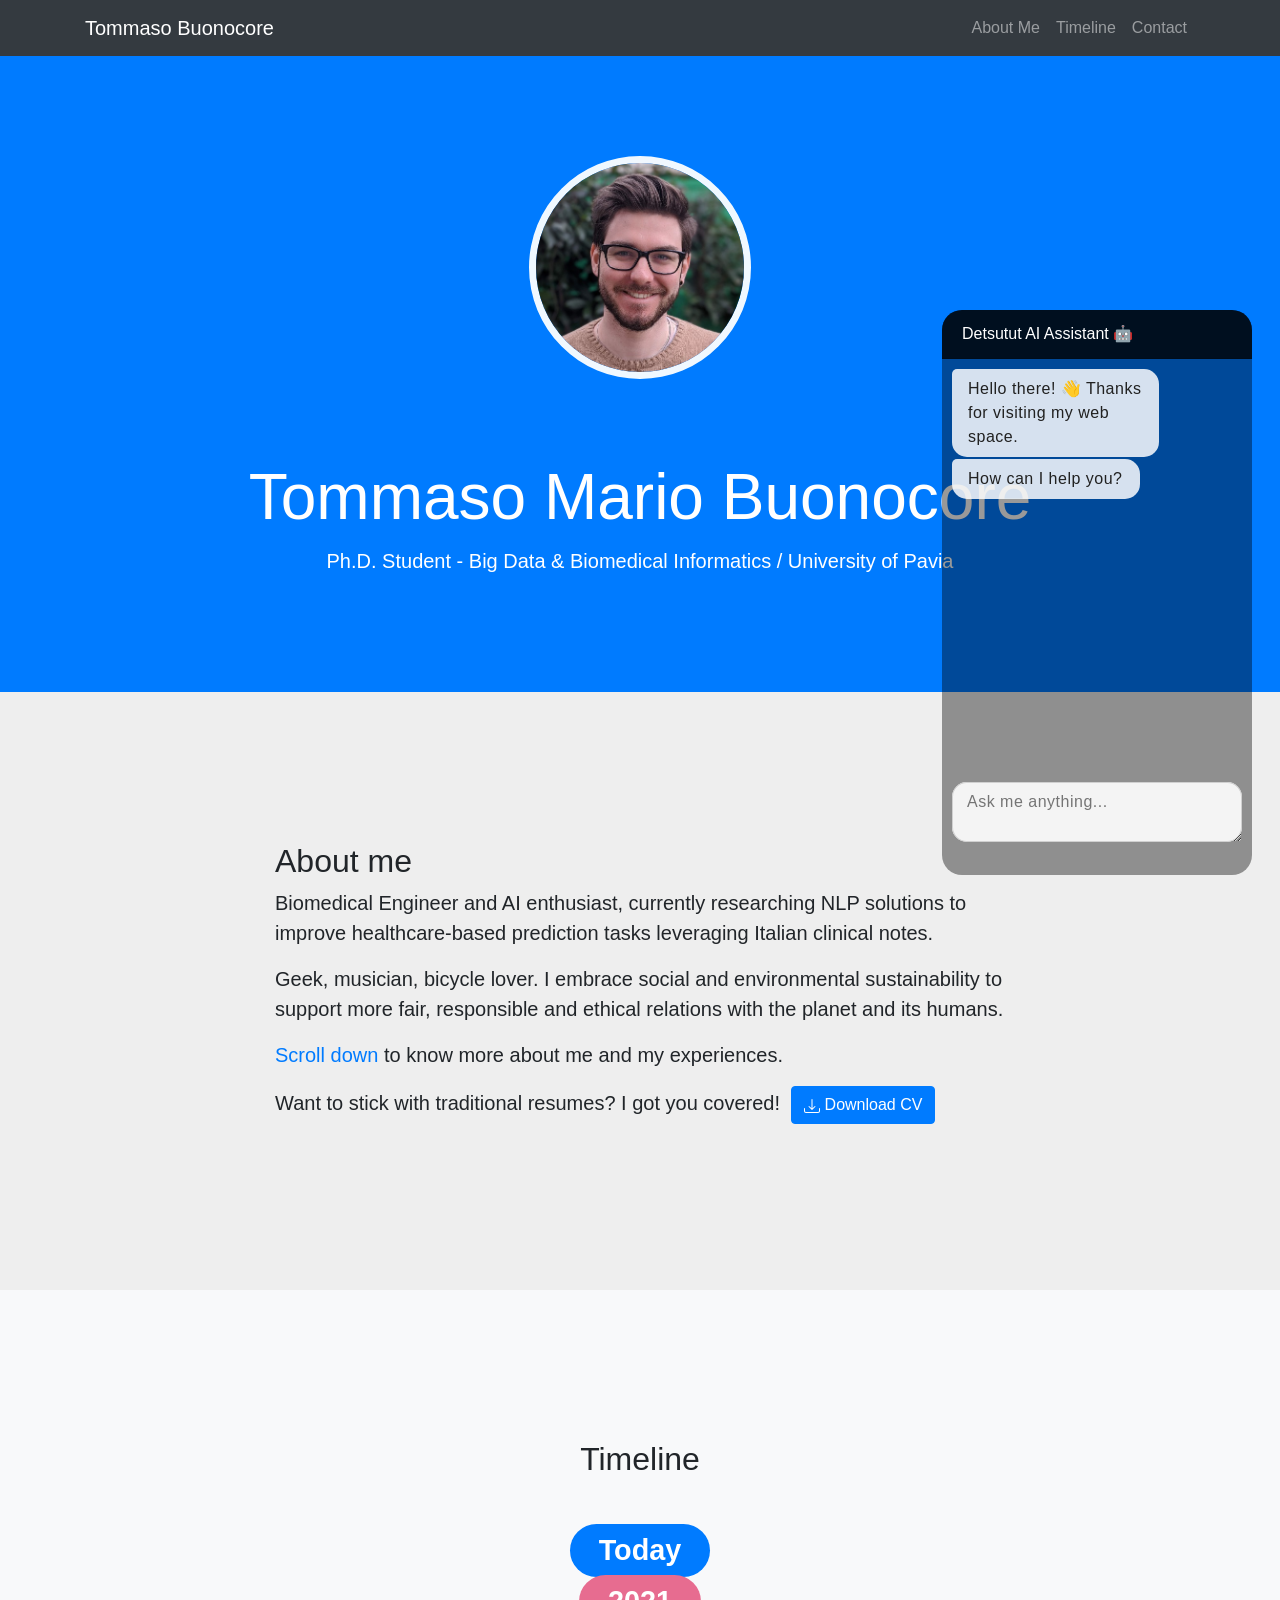
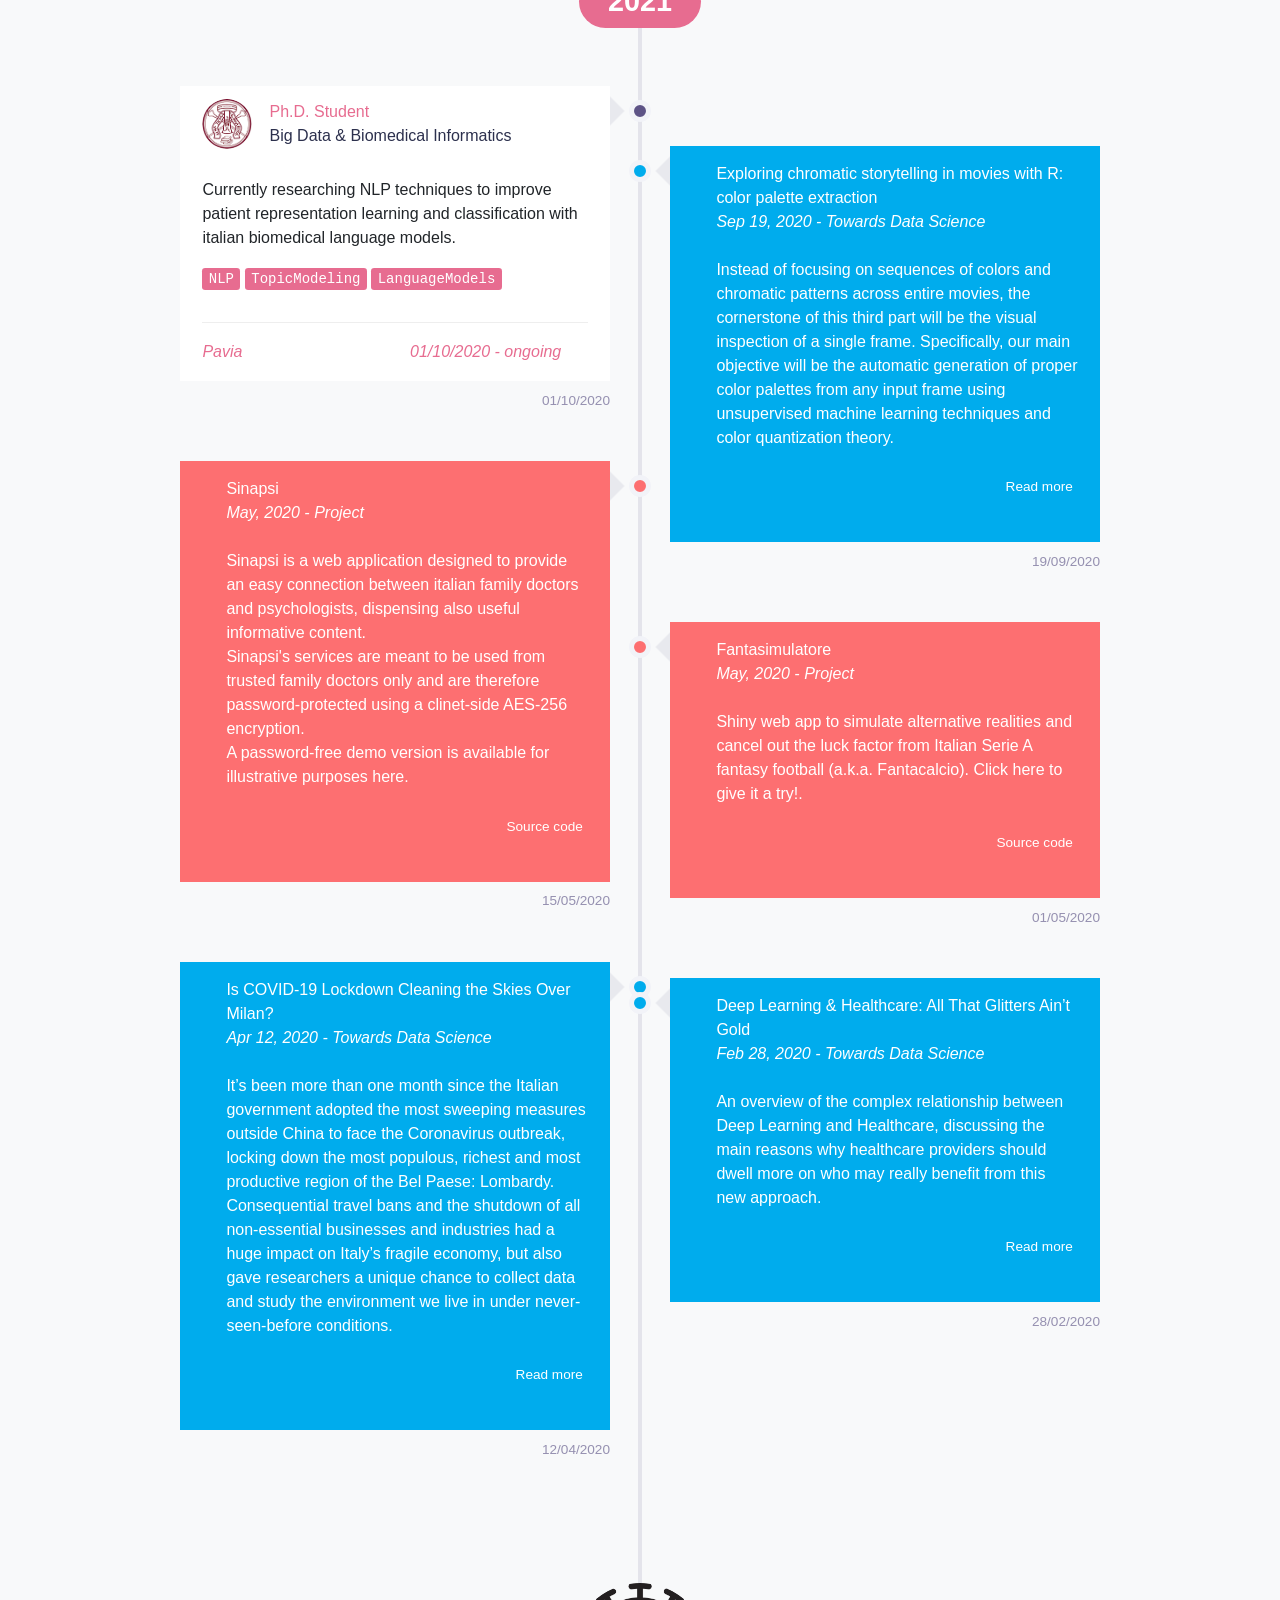
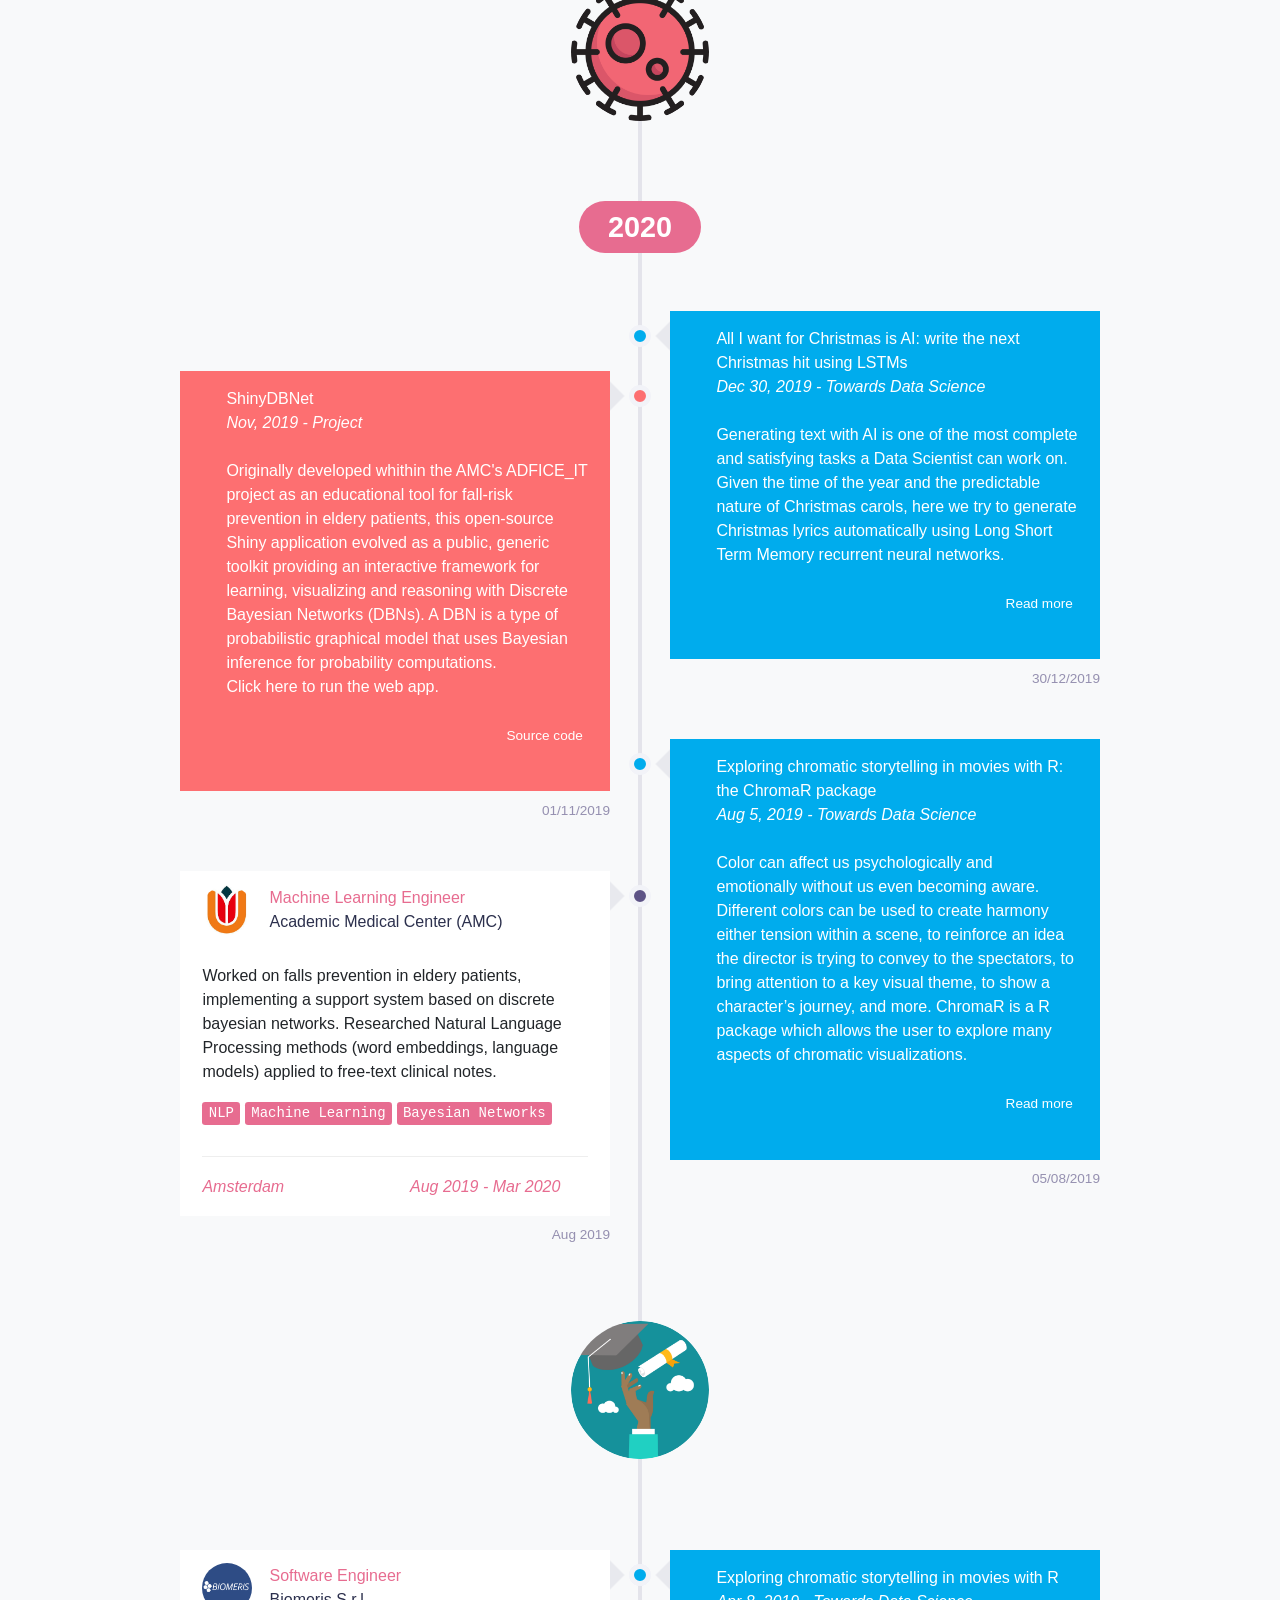
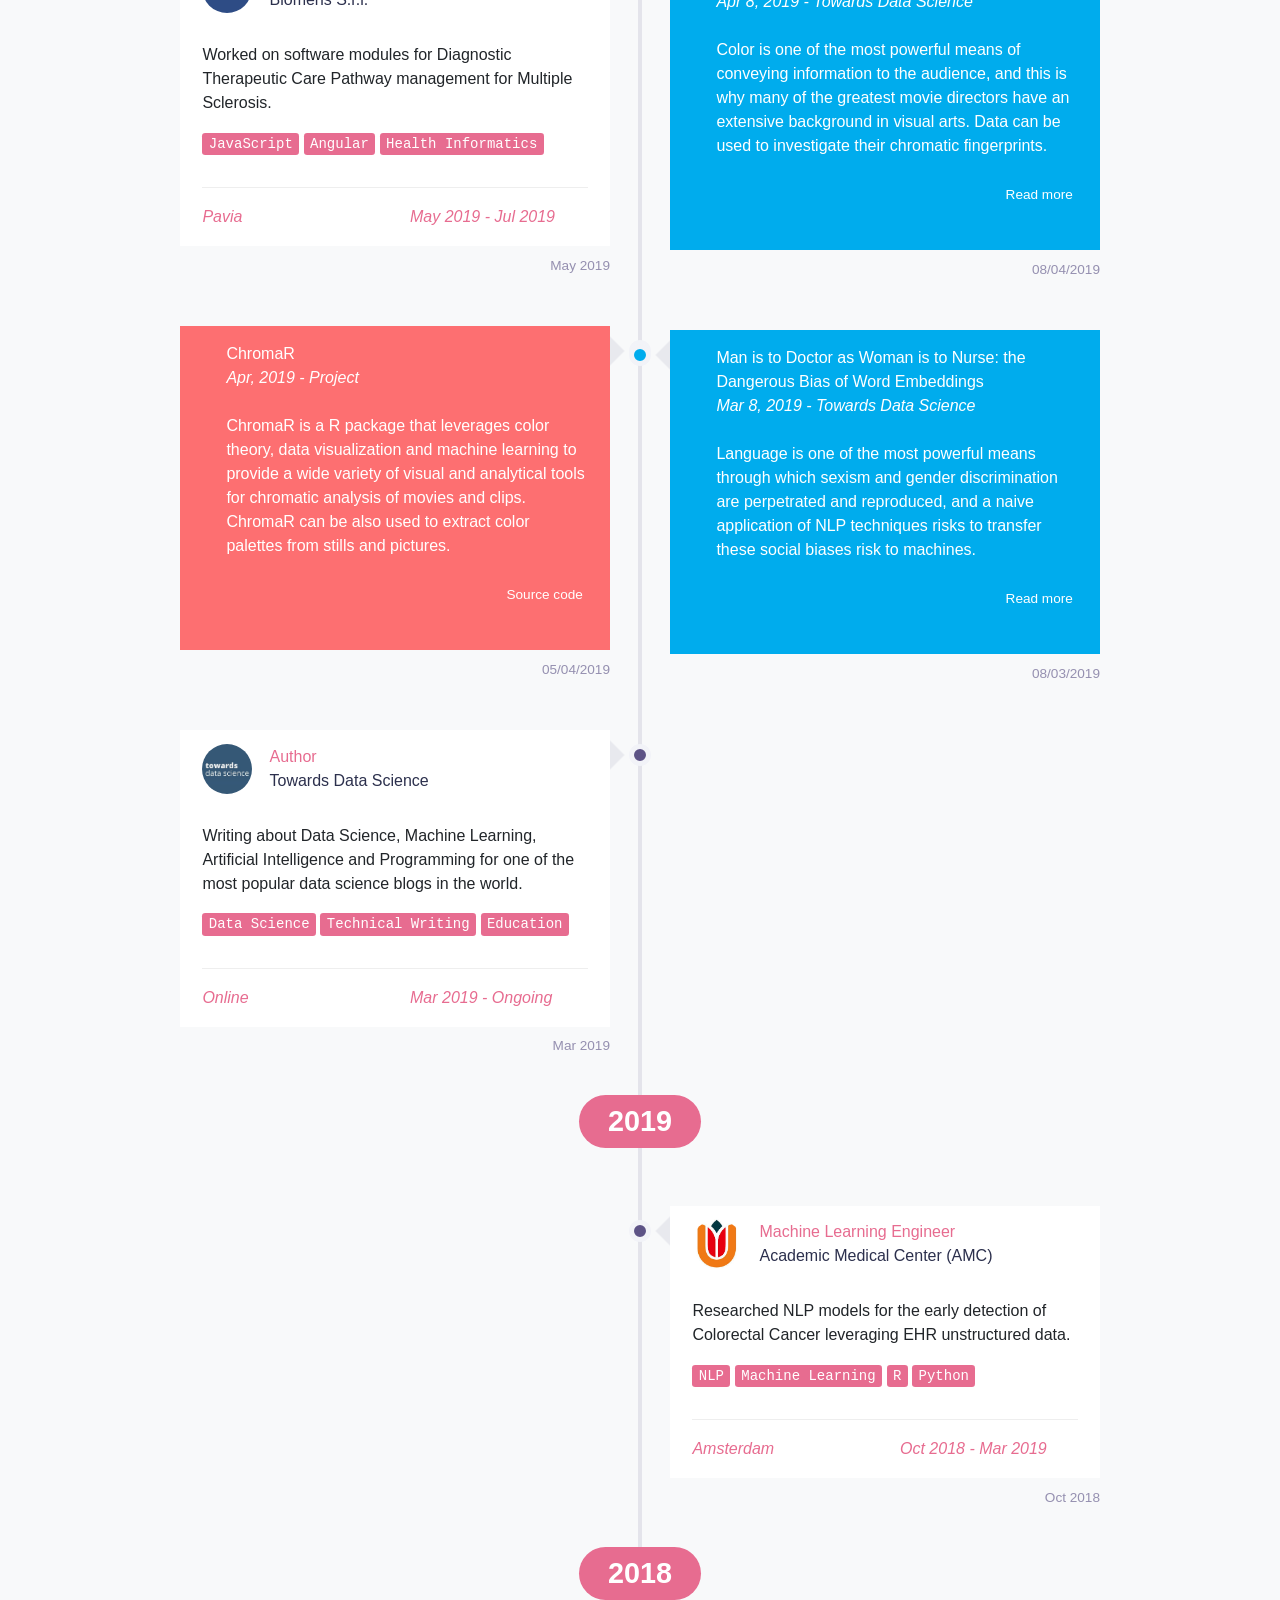
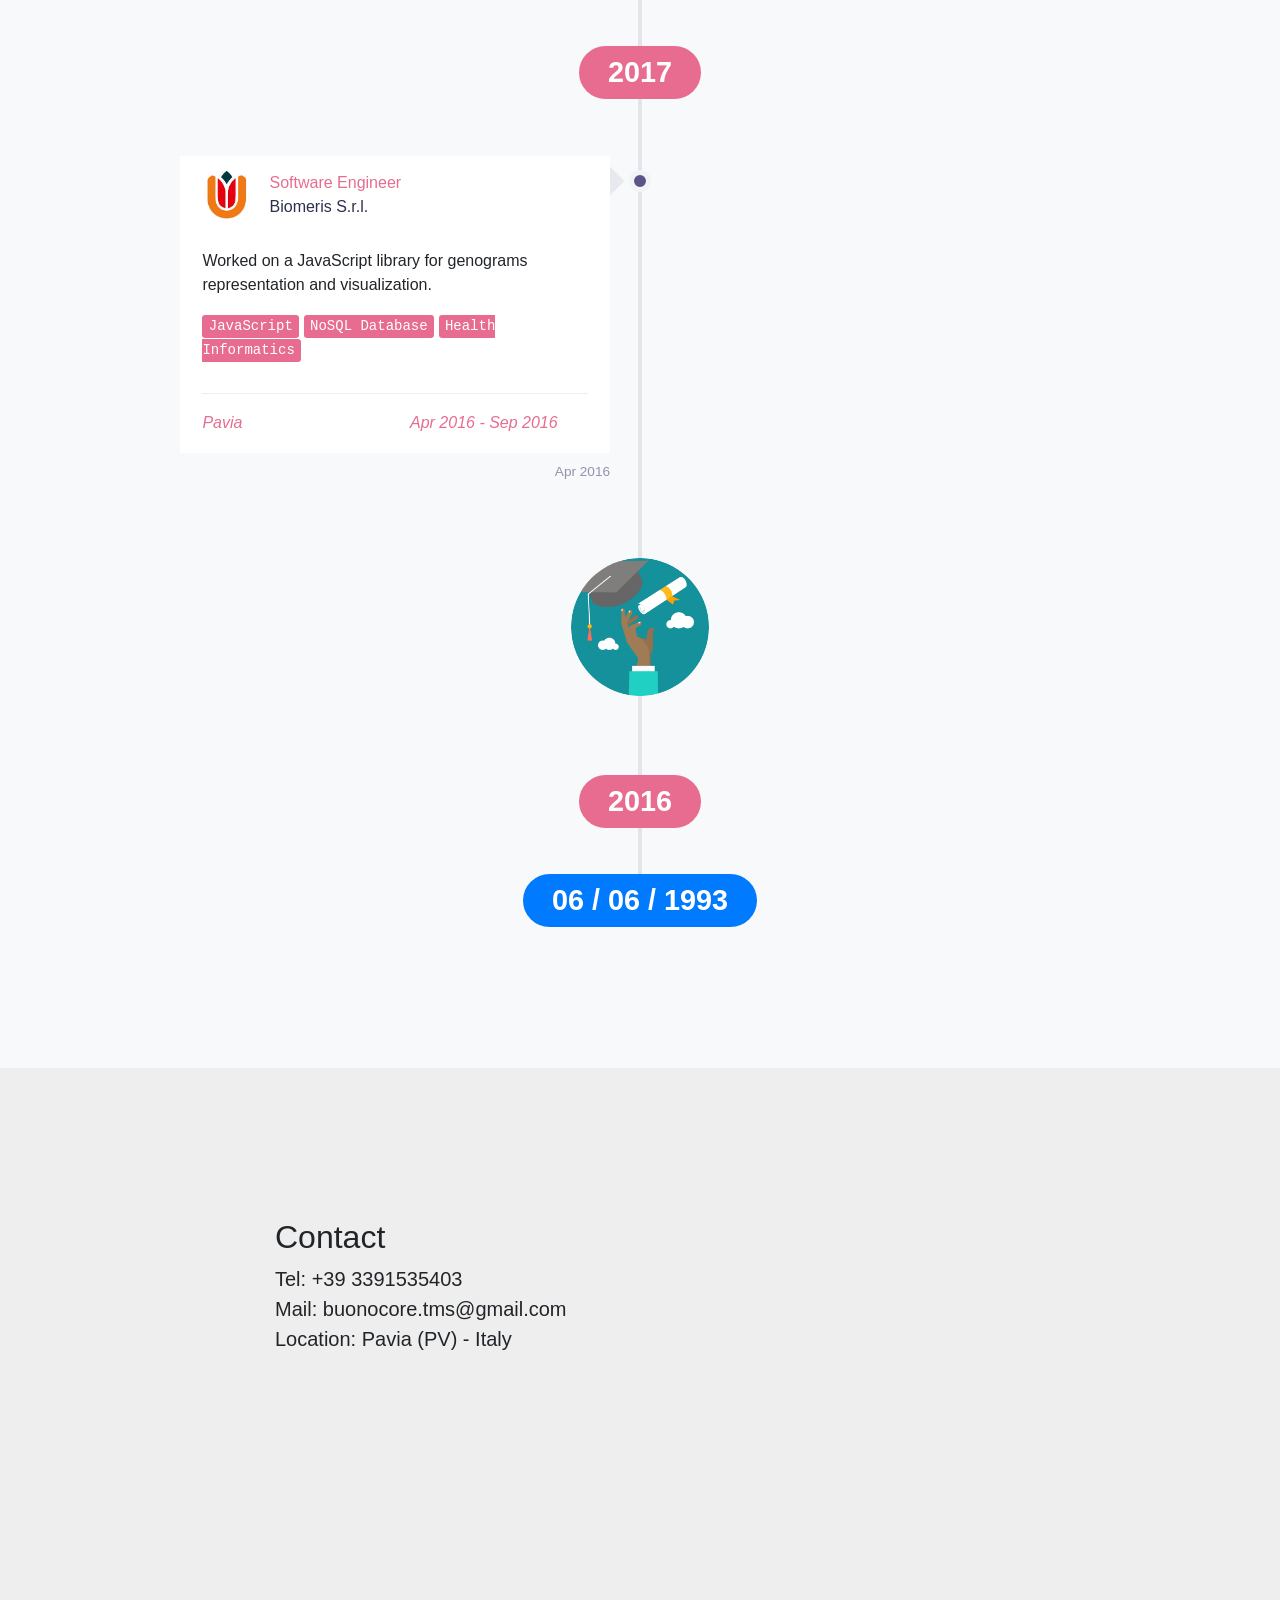
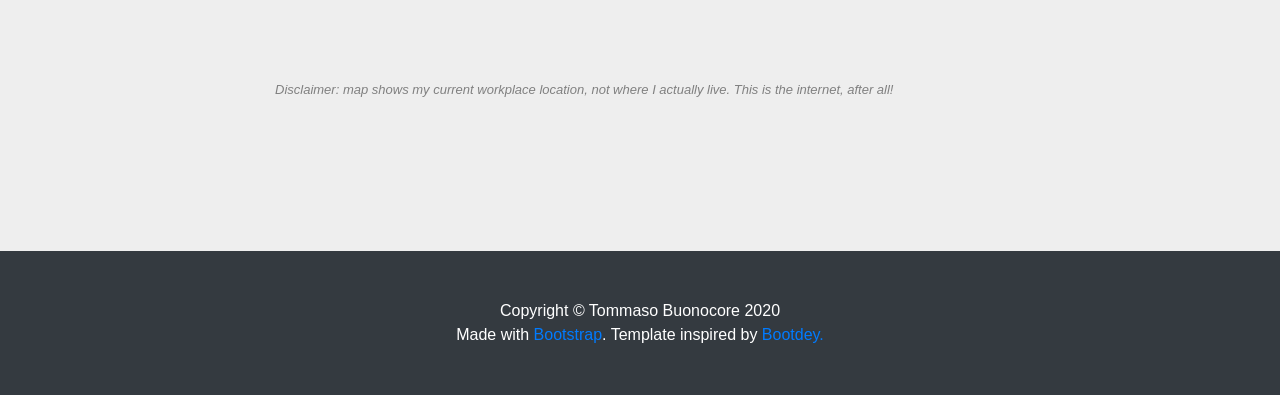
==== commit 83a573cc: "major refactoring: dynamic html generation" ====
--- a/index.html
+++ b/index.html
@@ -24,7 +24,7 @@
     <link rel="stylesheet" media="all" href="component/styles/input.css" />
 </head>
 
-<body id="page-top">
+<body id="page-top" onload="Javascript:loadHtmlData();">
 
     <!-- Navigation -->
     <nav class="navbar navbar-expand-lg navbar-dark bg-dark fixed-top" id="mainNav">
@@ -122,941 +122,10 @@
             <div class="row justify-content-center">
                 <div class="col-xl-10 col-12">
                     <h2 style="text-align: center;">Timeline</h2> <br><br>
-                    <div class="timeline timeline-line-solid">
+                    <div id="itemContainer" class="timeline timeline-line-solid">       
                         <span class="timeline-label">
-                            <span class="label">2020</span>
-                            <br><br><br>
-                        </span>
-
-                        <div class="timeline-item">
-                            <div class="timeline-point timeline-point"></div>
-                            <div class="timeline-event">
-                                <div class="widget has-shadow">
-                                    <div class="widget-header d-flex align-items-center">
-                                        <div class="user-image">
-                                            <img class="rounded-circle" src="unipv.png" alt="...">
-                                        </div>
-                                        <div class="d-flex flex-column mr-auto">
-                                            <div class="title">
-                                                <span class="username">Ph.D. Student</span><br> Big Data & Biomedical
-                                                Informatics
-                                            </div>
-                                        </div>
-                                    </div>
-                                    <div class="widget-body">
-                                        <p>
-                                            Currently researching NLP techniques to improve patient representation
-                                            learning and classification with italian biomedical language models.
-                                        </p>
-                                        <p>
-                                            <kbd data-toggle="popover" title="Natural Language Processing"
-                                                data-content="NLP is a subfield of linguistics, computer science, information engineering, and artificial intelligence concerned with the interactions between computers and human (natural) languages, in particular how to program computers to process and analyze large amounts of natural language data."
-                                                style="cursor:pointer; background-color:#e76c90;">NLP</kbd>
-                                            <kbd data-toggle="popover" title="Topic Modeling"
-                                                data-content="In machine learning and natural language processing, a topic model is a type of statistical model for discovering the abstract topics that occur in a collection of documents. Topic modeling is a frequently used text-mining tool for discovery of hidden semantic structures in a text body."
-                                                style="cursor:pointer; background-color:#e76c90;">Topic Modeling</kbd>
-                                            <kbd data-toggle="popover" title="Language Models"
-                                                data-content="A statistical language model is a probability distribution over sequences of words. Given such a sequence, say of length m, it assigns a probability to the whole sequence. The language model provides context to distinguish between words and phrases that sound similar."
-                                                style="cursor:pointer; background-color:#e76c90;">Language Models</kbd>
-                                        </p>
-                                    </div>
-                                    <div class="widget-footer">
-                                        <div class="row">
-                                            <div class="col">
-                                                <a href="https://goo.gl/maps/JkFHxR87TyY2Bc95A" target="_blank"
-                                                    style="text-decoration: none; "><i class="la la-map-marker"
-                                                        style="text-decoration: none; color:#e76c90; font-size: 1.0rem;"><span
-                                                            style="font-weight:100 ;font-family: Arial, Helvetica, sans-serif;">Pavia</span></i></a>
-                                            </div>
-                                            <div class="col">
-                                                <i class="la la-calendar"
-                                                    style="text-decoration: none; color:#e76c90; font-size: 1.0rem;"><span
-                                                        style="font-weight:100 ;font-family: Arial, Helvetica, sans-serif;">01/10/2020
-                                                        - Ongoing</span></i>
-                                            </div>
-                                        </div>
-                                    </div>
-                                </div>
-                                <div class="time-right">01/10/2020</div>
-                            </div>
-                        </div>
-
-
-                        <div class="timeline-item">
-                            <div class="timeline-point timeline-point"
-                                style="background-color: #00aced; color: #00aced;"></div>
-                            <div class="timeline-event">
-                                <div class="widget icon-widget has-shadow" style="background-color: #00aced;">
-                                    <div class="widget-body" style="color: #fff;">
-                                        <div class="media">
-                                            <div class="media-left ">
-                                                <i class="la la-newspaper-o" style="font-size: 4rem;"></i>
-                                            </div>
-                                            <div class="media-body align-self-center pl-4">
-                                                <strong>Exploring chromatic storytelling in movies with R: color palette
-                                                    extraction</strong><br>
-                                                <i>Sep 19, 2020 - Towards Data Science</i><br><br>
-                                                Instead of focusing on sequences of colors and chromatic patterns across
-                                                entire movies, the cornerstone of this third part will be the visual
-                                                inspection of a single frame. Specifically, our main objective will be
-                                                the automatic generation of proper color palettes from any input frame
-                                                using unsupervised machine learning techniques and color quantization
-                                                theory.
-                                            </div>
-                                        </div>
-                                    </div>
-                                    <div class="widget-footer no-bg no-border pt-0 d-flex justify-content-end">
-                                        <div class="meta" style="font-size: 0.85rem;">
-                                            <ul>
-                                                <li><a href="https://towardsdatascience.com/r-color-palette-extraction-3850b3f56152"
-                                                        target="_blank"><span class="numb" style="color: #fff;">Read
-                                                            more <i class="la la-external-link"></i></span></a></li>
-                                            </ul>
-                                        </div>
-                                    </div>
-                                </div>
-                                <div class="time-right">19/09/2020</div>
-                            </div>
-                        </div>
-
-
-
-                        <div class="timeline-item">
-                            <div class="timeline-point timeline-point"
-                                style="background-color: #fd6f71; color: #fd6f71;"></div>
-                            <div class="timeline-event">
-                                <div class="widget icon-widget has-shadow" style="background-color: #fd6f71;">
-                                    <div class="widget-body" style="color: #fff;">
-                                        <div class="media">
-                                            <div class="media-left">
-                                                <i class="la la-flask" style="font-size: 4rem;"></i>
-                                            </div>
-                                            <div class="media-body align-self-center pl-4">
-                                                <strong>Sinapsi</strong><br>
-                                                <i>May, 2020 - Project</i><br><br>
-                                                Sinapsi is a web application designed to provide an easy connection
-                                                between italian family doctors and psychologists, dispensing also useful
-                                                informative content.
-
-                                                Sinapsi's services are meant to be used from trusted family doctors only
-                                                and are therefore password-protected using a clinet-side AES-256
-                                                encryption.
-
-                                                A password-free demo version is available for illustrative purposes <a
-                                                    href="https://detsutut.github.io/sinapsi/demo"
-                                                    style="color: #fff;"><strong>here</strong></a>.
-                                            </div>
-                                        </div>
-                                    </div>
-                                    <div class="widget-footer no-bg no-border pt-0 d-flex justify-content-end">
-                                        <div class="meta" style="font-size: 0.85rem;">
-                                            <ul>
-                                                <li><a href="https://detsutut.github.io/sinapsi/demo"
-                                                        target="_blank"><span class="numb" style="color: #fff;">Source
-                                                            code <i class="la la-github"
-                                                                style="color: #fff;"></i></span></a></li>
-                                            </ul>
-                                        </div>
-                                    </div>
-                                </div>
-                                <div class="time-right">15/05/2020</div>
-                            </div>
-                        </div>
-
-                        <div class="timeline-item">
-                            <div class="timeline-point timeline-point"
-                                style="background-color: #fd6f71; color: #fd6f71;"></div>
-                            <div class="timeline-event">
-                                <div class="widget icon-widget has-shadow" style="background-color: #fd6f71;">
-                                    <div class="widget-body" style="color: #fff;">
-                                        <div class="media">
-                                            <div class="media-left">
-                                                <i class="la la-flask" style="font-size: 4rem;"></i>
-                                            </div>
-                                            <div class="media-body align-self-center pl-4">
-                                                <strong>Fantasimulatore</strong><br>
-                                                <i>May, 2020 - Project</i><br><br>
-                                                Shiny web app to simulate alternative realities and cancel out the luck
-                                                factor from Italian Serie A fantasy football (a.k.a. Fantacalcio).
-                                                <a href="https://detsutut.github.io/sinapsi/demo"
-                                                    style="color: #fff;"><strong>Click here to give it a
-                                                        try!</strong></a>.
-                                            </div>
-                                        </div>
-                                    </div>
-                                    <div class="widget-footer no-bg no-border pt-0 d-flex justify-content-end">
-                                        <div class="meta" style="font-size: 0.85rem;">
-                                            <ul>
-                                                <li><a href="https://github.com/detsutut/fantaSimulatore"
-                                                        target="_blank"><span class="numb" style="color: #fff;">Source
-                                                            code <i class="la la-github"
-                                                                style="color: #fff;"></i></span></a></li>
-                                            </ul>
-                                        </div>
-                                    </div>
-                                </div>
-                                <div class="time-right">01/05/2020</div>
-                            </div>
-                        </div>
-
-                        <div class="timeline-item">
-                            <div class="timeline-point timeline-point"
-                                style="background-color: #00aced; color: #00aced;"></div>
-                            <div class="timeline-event">
-                                <div class="widget icon-widget has-shadow" style="background-color: #00aced;">
-                                    <div class="widget-body" style="color: #fff;">
-                                        <div class="media">
-                                            <div class="media-left ">
-                                                <i class="la la-newspaper-o" style="font-size: 4rem;"></i>
-                                            </div>
-                                            <div class="media-body align-self-center pl-4">
-                                                <strong>Is COVID-19 Lockdown Cleaning the Skies Over Milan?</strong><br>
-                                                <i>Apr 12, 2020 - Towards Data Science</i><br><br>
-                                                It’s been more than one month since the Italian government adopted the
-                                                most sweeping measures outside China to face the Coronavirus outbreak,
-                                                locking down the most populous, richest and most productive region of
-                                                the Bel Paese: Lombardy.
-                                                Consequential travel bans and the shutdown of all non-essential
-                                                businesses and industries had a huge impact on Italy’s fragile economy,
-                                                but also gave researchers a unique chance to collect data and study the
-                                                environment we live in under never-seen-before conditions.
-                                            </div>
-                                        </div>
-                                    </div>
-                                    <div class="widget-footer no-bg no-border pt-0 d-flex justify-content-end">
-                                        <div class="meta" style="font-size: 0.85rem;">
-                                            <ul>
-                                                <li><a href="https://towardsdatascience.com/is-covid-19-lockdown-cleaning-the-skies-over-milan-42dbba1ec812"
-                                                        target="_blank"><span class="numb" style="color: #fff;">Read
-                                                            more <i class="la la-external-link"></i></span></a></li>
-                                            </ul>
-                                        </div>
-                                    </div>
-                                </div>
-                                <div class="time-right">12/04/2020</div>
-                            </div>
-                        </div>
-
-                        <div class="timeline-item">
-                            <div class="timeline-point timeline-point"
-                                style="background-color: #00aced; color: #00aced;"></div>
-                            <div class="timeline-event">
-                                <div class="widget icon-widget has-shadow" style="background-color: #00aced;">
-                                    <div class="widget-body" style="color: #fff;">
-                                        <div class="media">
-                                            <div class="media-left ">
-                                                <i class="la la-newspaper-o" style="font-size: 4rem;"></i>
-                                            </div>
-                                            <div class="media-body align-self-center pl-4">
-                                                <strong>Deep Learning & Healthcare: All That Glitters Ain’t
-                                                    Gold</strong><br>
-                                                <i>Feb 28, 2020 - Towards Data Science</i><br><br>
-                                                An overview of the complex relationship between Deep Learning and
-                                                Healthcare, discussing the main reasons why healthcare providers should
-                                                dwell more on who may really benefit from this new approach.
-                                            </div>
-                                        </div>
-                                    </div>
-                                    <div class="widget-footer no-bg no-border pt-0 d-flex justify-content-end">
-                                        <div class="meta" style="font-size: 0.85rem;">
-                                            <ul>
-                                                <li><a href="https://towardsdatascience.com/deep-learning-in-healthcare-all-the-glitters-aint-gold-4913eec32687#91a1-40e489267686"
-                                                        target="_blank"><span class="numb" style="color: #fff;">Read
-                                                            more <i class="la la-external-link"></i></span></a></li>
-                                            </ul>
-                                        </div>
-                                    </div>
-                                </div>
-                                <div class="time-right">28/02/2020</div>
-                            </div>
-                        </div>
-
-                        <span class="timeline-virus tilt" onclick="checkClicks()">
-                            <br><br><br>
-                            <img src="virus.png" id="virus" class="img-fluid rounded-circle " alt="..."
-                                style="width:15%; cursor: pointer;">
-                            <br><br><br><br>
-                        </span>
-                        <!-- Modal -->
-                        <div class="modal fade" style="opacity:0.9;" id="coffinDanceModal" tabindex="-1" role="dialog"
-                            aria-labelledby="coffinDanceModal" aria-hidden="true">
-                            <div class="modal-dialog modal-dialog-centered" role="document">
-                                <div class="modal-content">
-                                    <div class="embed-responsive embed-responsive-16by9">
-                                        <iframe class="embed-responsive-item"
-                                            src="https://www.youtube.com/embed/pDmB76y7jFs" allowfullscreen></iframe>
-                                    </div>
-                                </div>
-                            </div>
-                        </div>
-
-                        <span class="timeline-label">
-                            <span class="label">2019</span>
-                            <br><br><br>
-                        </span>
-
-                        <div class="timeline-item">
-                            <div class="timeline-point timeline-point"
-                                style="background-color: #00aced; color: #00aced;"></div>
-                            <div class="timeline-event">
-                                <div class="widget icon-widget has-shadow" style="background-color: #00aced;">
-                                    <div class="widget-body" style="color: #fff;">
-                                        <div class="media">
-                                            <div class="media-left ">
-                                                <i class="la la-newspaper-o" style="font-size: 4rem;"></i>
-                                            </div>
-                                            <div class="media-body align-self-center pl-4">
-                                                <strong>All I want for Christmas is AI: write the next Christmas hit
-                                                    using LSTMs</strong><br>
-                                                <i>Dec 30, 2019 - Towards Data Science</i><br><br>
-                                                Generating text with AI is one of the most complete and satisfying tasks
-                                                a Data Scientist can work on. Given the time of the year and the
-                                                predictable nature of Christmas carols, here we try to generate
-                                                Christmas lyrics automatically using Long Short Term Memory recurrent
-                                                neural networks.
-                                            </div>
-                                        </div>
-                                    </div>
-                                    <div class="widget-footer no-bg no-border pt-0 d-flex justify-content-end">
-                                        <div class="meta" style="font-size: 0.85rem;">
-                                            <ul>
-                                                <li><a href="https://towardsdatascience.com/all-i-want-for-christmas-is-ai-write-the-next-christmas-hit-using-lstms-2e95ea3da25e"
-                                                        target="_blank"><span class="numb" style="color: #fff;">Read
-                                                            more <i class="la la-external-link"></i></span></a></li>
-                                            </ul>
-                                        </div>
-                                    </div>
-                                </div>
-                                <div class="time-right">30/12/2019</div>
-                            </div>
-                        </div>
-
-                        <div class="timeline-item">
-                            <div class="timeline-point timeline-point"
-                                style="background-color: #fd6f71; color: #fd6f71;"></div>
-                            <div class="timeline-event">
-                                <div class="widget icon-widget has-shadow" style="background-color: #fd6f71;">
-                                    <div class="widget-body" style="color: #fff;">
-                                        <div class="media">
-                                            <div class="media-left">
-                                                <i class="la la-flask" style="font-size: 4rem;"></i>
-                                            </div>
-                                            <div class="media-body align-self-center pl-4">
-                                                <strong>ShinyDBNet</strong><br>
-                                                <i>Nov, 2019 - Project</i><br><br>
-                                                Originally developed whithin the AMC's ADFICE_IT project as an
-                                                educational tool for fall-risk prevention in eldery patients, this
-                                                open-source Shiny application evolved as a public, generic toolkit
-                                                providing an interactive framework for learning, visualizing and
-                                                reasoning with Discrete Bayesian Networks (DBNs). A DBN is a type of
-                                                probabilistic graphical model that uses Bayesian inference for
-                                                probability computations.<br><a
-                                                    href="https://detsutut.shinyapps.io/shinyDBNet/"
-                                                    style="color: #fff;"><strong>Click here to run the web
-                                                        app</strong></a>.
-                                            </div>
-                                        </div>
-                                    </div>
-                                    <div class="widget-footer no-bg no-border pt-0 d-flex justify-content-end">
-                                        <div class="meta" style="font-size: 0.85rem;">
-                                            <ul>
-                                                <li><a href="https://github.com/detsutut/shinyDBNet"
-                                                        target="_blank"><span class="numb" style="color: #fff;">Source
-                                                            code <i class="la la-github"
-                                                                style="color: #fff;"></i></span></a></li>
-                                            </ul>
-                                        </div>
-                                    </div>
-                                </div>
-                                <div class="time-right">01/11/2019</div>
-                            </div>
-                        </div>
-
-                        <div class="timeline-item">
-                            <div class="timeline-point timeline-point"
-                                style="background-color: #00aced; color: #00aced;"></div>
-                            <div class="timeline-event">
-                                <div class="widget icon-widget has-shadow" style="background-color: #00aced;">
-                                    <div class="widget-body" style="color: #fff;">
-                                        <div class="media">
-                                            <div class="media-left ">
-                                                <i class="la la-newspaper-o" style="font-size: 4rem;"></i>
-                                            </div>
-                                            <div class="media-body align-self-center pl-4">
-                                                <strong>Exploring chromatic storytelling in movies with R: the ChromaR
-                                                    package</strong><br>
-                                                <i>Aug 5, 2019 - Towards Data Science</i><br><br>
-                                                Color can affect us psychologically and emotionally without us even
-                                                becoming aware. Different colors can be used to create harmony either
-                                                tension within a scene, to reinforce an idea the director is trying to
-                                                convey to the spectators, to bring attention to a key visual theme, to
-                                                show a character’s journey, and more.
-                                                ChromaR is a R package which allows the user to explore many aspects of
-                                                chromatic visualizations.
-                                            </div>
-                                        </div>
-                                    </div>
-                                    <div class="widget-footer no-bg no-border pt-0 d-flex justify-content-end">
-                                        <div class="meta" style="font-size: 0.85rem;">
-                                            <ul>
-                                                <li><a href="https://towardsdatascience.com/the-chromar-package-892b716ee2c9"
-                                                        target="_blank"><span class="numb" style="color: #fff;">Read
-                                                            more <i class="la la-external-link"></i></span></a></li>
-                                            </ul>
-                                        </div>
-                                    </div>
-                                </div>
-                                <div class="time-right">05/08/2019</div>
-                            </div>
-                        </div>
-
-                        <div class="timeline-item" id="amsterdam">
-                            <div class="timeline-point timeline-point"></div>
-                            <div class="timeline-event">
-                                <div class="widget has-shadow">
-                                    <div class="widget-header d-flex align-items-center">
-                                        <div class="user-image">
-                                            <img class="rounded-circle" src="umc.png" alt="...">
-                                        </div>
-                                        <div class="d-flex flex-column mr-auto">
-                                            <div class="title">
-                                                <span class="username">Machine Learning Engineer</span><br> Academic
-                                                Medical Center (AMC)
-                                            </div>
-                                        </div>
-                                    </div>
-                                    <div class="widget-body">
-                                        <p>
-                                            Worked on falls prevention in eldery patients, implementing a support system
-                                            based on discrete bayesian networks.<br>
-                                            Researched Natural Language Processing methods (word embeddings, language
-                                            models) applied to free-text clinical notes.
-                                        </p>
-                                        <p>
-                                            <kbd data-toggle="popover" title="Natural Language Processing"
-                                                data-content="NLP is a subfield of linguistics, computer science, information engineering, and artificial intelligence concerned with the interactions between computers and human (natural) languages, in particular how to program computers to process and analyze large amounts of natural language data."
-                                                style="cursor:pointer; background-color:#e76c90;">NLP</kbd>
-                                            <kbd data-toggle="popover" title="Machine Learning"
-                                                data-content="Machine learning (ML) is the study of computer algorithms that improve automatically through experience. It is seen as a subset of artificial intelligence. Machine learning algorithms build a mathematical model based on sample data, known as training data, in order to make predictions or decisions without being explicitly programmed to do so."
-                                                style="cursor:pointer; background-color:#e76c90;">Machine Learning</kbd>
-                                            <kbd data-toggle="popover" title="Bayesian Inference"
-                                                data-content="Bayesian inference is a method of statistical inference in which Bayes' theorem is used to update the probability for a hypothesis as more evidence or information becomes available. Bayesian inference is an important technique in statistics, and especially in mathematical statistics."
-                                                style="cursor:pointer; background-color:#e76c90;">Bayesian Network</kbd>
-                                        </p>
-                                    </div>
-                                    <div class="widget-footer">
-                                        <div class="row">
-                                            <div class="col">
-                                                <a href="https://g.page/Amsterdam_UMC_loc_AMC?share" target="_blank"
-                                                    style="text-decoration: none; "><i class="la la-map-marker"
-                                                        style="text-decoration: none; color:#e76c90; font-size: 1.0rem;"><span
-                                                            style="font-weight:100 ;font-family: Arial, Helvetica, sans-serif;">Amsterdam</span></i></a>
-                                            </div>
-                                            <div class="col">
-                                                <i class="la la-calendar"
-                                                    style="text-decoration: none; color:#e76c90; font-size: 1.0rem;"><span
-                                                        style="font-weight:100 ;font-family: Arial, Helvetica, sans-serif;">Aug
-                                                        2019 - Mar 2020</span></i>
-                                            </div>
-                                        </div>
-                                    </div>
-                                </div>
-                                <div class="time-right">01/08/2019</div>
-                            </div>
-                        </div>
-
-                        <span class="timeline-virus tilt" data-toggle="modal" data-target="#exampleModalCenter">
-                            <br>
-                            <img src="grad.png" class="img-fluid rounded-circle " alt="..."
-                                style="cursor: pointer; width:15%">
-                            <br><br><br><br>
-                        </span>
-
-                        <!-- Modal -->
-                        <div class="modal fade" style="opacity:0.9;" id="exampleModalCenter" tabindex="-1" role="dialog"
-                            aria-labelledby="exampleModalCenterTitle" aria-hidden="true">
-                            <div class="modal-dialog modal-dialog-centered" role="document">
-                                <div class="modal-content">
-                                    <div class="modal-header">
-                                        <h5 class="modal-title" id="exampleModalLongTitle">Master's Degree in Biomedical
-                                            Engineering</h5><br>
-                                        <button type="button" class="close" data-dismiss="modal" aria-label="Close">
-                                            <span aria-hidden="true">&times;</span>
-                                        </button>
-                                    </div>
-                                    <div class="modal-body">
-                                        <h6>University of Pavia, 110 / 110 Cum Laude</h6>
-                                        <p>
-                                            Period: Sep 2016 - Jul 2019
-                                        </p>
-                                        <p>
-                                            Courses:
-                                        <ul>
-                                            <li>Advanced Biomedical Machine Learning (30/30)</li>
-                                            <li>Medical Informatics (30L/30)</li>
-                                            <li>Data Mining and Clinical Decision Support (30/30)</li>
-                                            <li>Telemedicine (29/30)</li>
-                                            <li>Information Security (30/30)</li>
-                                            <li>Biomathematics (28/30)</li>
-                                            <li>Artificial Intelligence in Medicine (28/30)</li>
-                                        </ul>
-                                        </p>
-                                        <p>Link: <a href="http://lmbioing.unipv.eu/" target="_blank"> Biomedical
-                                                Engineering official website</a></p>
-                                    </div>
-                                    <div class="modal-footer">
-                                        <button type="button" class="btn btn-secondary"
-                                            data-dismiss="modal">Close</button>
-                                    </div>
-                                </div>
-                            </div>
-                        </div>
-
-                        <div class="timeline-item">
-                            <div class="timeline-point timeline-point"></div>
-                            <div class="timeline-event">
-                                <div class="widget has-shadow">
-                                    <div class="widget-header d-flex align-items-center">
-                                        <div class="user-image">
-                                            <img class="rounded-circle" src="biomeris.png" alt="...">
-                                        </div>
-                                        <div class="d-flex flex-column mr-auto">
-                                            <div class="title">
-                                                <span class="username">Software Engineer</span><br> Biomeris S.r.l.
-                                            </div>
-                                        </div>
-                                    </div>
-                                    <div class="widget-body">
-                                        <p>
-                                            Worked on software modules for Diagnostic Therapeutic Care Pathway
-                                            management for Multiple Sclerosis. </p>
-                                        <p>
-                                            <kbd data-toggle="popover" title="JavaScript"
-                                                data-content="JavaScript is a programming language that conforms to the ECMAScript specification. JavaScript is high-level, often just-in-time compiled, and multi-paradigm. It has curly-bracket syntax, dynamic typing, prototype-based object-orientation, and first-class functions."
-                                                style="cursor:pointer; background-color:#e76c90;">JavaScript</kbd>
-                                            <kbd data-toggle="popover" title="Angular"
-                                                data-content="Angular is a TypeScript-based open-source web application framework led by the Angular Team at Google and by a community of individuals and corporations."
-                                                style="cursor:pointer; background-color:#e76c90;">Angular</kbd>
-                                            <kbd data-toggle="popover" title="Health Informatics"
-                                                data-content="Health informatics is information engineering applied to the field of health care, essentially the management and use of patient health care information."
-                                                style="cursor:pointer; background-color:#e76c90;">Health
-                                                Informatics</kbd>
-                                        </p>
-                                    </div>
-                                    <div class="widget-footer">
-                                        <div class="row">
-                                            <div class="col">
-                                                <a href="https://goo.gl/maps/JkFHxR87TyY2Bc95A" target="_blank"
-                                                    style="text-decoration: none; "><i class="la la-map-marker"
-                                                        style="text-decoration: none; color:#e76c90; font-size: 1.0rem;"><span
-                                                            style="font-weight:100 ;font-family: Arial, Helvetica, sans-serif;">Pavia</span></i></a>
-                                            </div>
-                                            <div class="col">
-                                                <i class="la la-calendar"
-                                                    style="text-decoration: none; color:#e76c90; font-size: 1.0rem;"><span
-                                                        style="font-weight:100 ;font-family: Arial, Helvetica, sans-serif;">May
-                                                        2019 - Jul 2019</span></i>
-                                            </div>
-                                        </div>
-                                    </div>
-                                </div>
-                                <div class="time-right">01/05/2019</div>
-                            </div>
-                        </div>
-
-                        <div class="timeline-item">
-                            <div class="timeline-point timeline-point"
-                                style="background-color: #00aced; color: #00aced;"></div>
-                            <div class="timeline-event">
-                                <div class="widget icon-widget has-shadow" style="background-color: #00aced;">
-                                    <div class="widget-body" style="color: #fff;">
-                                        <div class="media">
-                                            <div class="media-left ">
-                                                <i class="la la-newspaper-o" style="font-size: 4rem;"></i>
-                                            </div>
-                                            <div class="media-body align-self-center pl-4">
-                                                <strong>Exploring chromatic storytelling in movies with R</strong><br>
-                                                <i>Apr 8, 2019 - Towards Data Science</i><br><br>
-                                                Color is one of the most powerful means of conveying information to the
-                                                audience, and this is why many of the greatest movie directors have an
-                                                extensive background in visual arts.<br>Data can be used to investigate
-                                                their chromatic fingerprints.
-                                            </div>
-                                        </div>
-                                    </div>
-                                    <div class="widget-footer no-bg no-border pt-0 d-flex justify-content-end">
-                                        <div class="meta" style="font-size: 0.85rem;">
-                                            <ul>
-                                                <li><a href="https://towardsdatascience.com/exploring-chromatic-storytelling-with-r-part-1-8e9ddf8d4187"
-                                                        target="_blank"><span class="numb" style="color: #fff;">Read
-                                                            more <i class="la la-external-link"></i></span></a></li>
-                                            </ul>
-                                        </div>
-                                    </div>
-                                </div>
-                                <div class="time-right">08/04/2019</div>
-                            </div>
-                        </div>
-
-                        <div class="timeline-item">
-                            <div class="timeline-point timeline-point"
-                                style="background-color: #fd6f71; color: #fd6f71;"></div>
-                            <div class="timeline-event">
-                                <div class="widget icon-widget has-shadow" style="background-color: #fd6f71;">
-                                    <div class="widget-body" style="color: #fff;">
-                                        <div class="media">
-                                            <div class="media-left">
-                                                <i class="la la-flask" style="font-size: 4rem;"></i>
-                                            </div>
-                                            <div class="media-body align-self-center pl-4">
-                                                <strong>ChromaR</strong><br>
-                                                <i>Apr, 2019 - Project</i><br><br>
-                                                ChromaR is a R package that leverages color theory, data visualization
-                                                and machine learning to provide a wide variety of visual and analytical
-                                                tools for chromatic analysis of movies and clips.<br>ChromaR can be also
-                                                used to extract color palettes from stills and pictures.
-                                            </div>
-                                        </div>
-                                    </div>
-                                    <div class="widget-footer no-bg no-border pt-0 d-flex justify-content-end">
-                                        <div class="meta" style="font-size: 0.85rem;">
-                                            <ul>
-                                                <li><a href="https://github.com/detsutut/chroma" target="_blank"><span
-                                                            class="numb" style="color: #fff;">Source code <i
-                                                                class="la la-github"
-                                                                style="color: #fff;"></i></span></a></li>
-                                            </ul>
-                                        </div>
-                                    </div>
-                                </div>
-                                <div class="time-right">05/04/2019</div>
-                            </div>
-                        </div>
-
-                        <div class="timeline-item">
-                            <div class="timeline-point timeline-point"
-                                style="background-color: #00aced; color: #00aced;"></div>
-                            <div class="timeline-event">
-                                <div class="widget icon-widget has-shadow" style="background-color: #00aced;">
-                                    <div class="widget-body" style="color: #fff;">
-                                        <div class="media">
-                                            <div class="media-left ">
-                                                <i class="la la-newspaper-o" style="font-size: 4rem;"></i>
-                                            </div>
-                                            <div class="media-body align-self-center pl-4">
-                                                <strong>Man is to Doctor as Woman is to Nurse: the Dangerous Bias of
-                                                    Word Embeddings</strong><br>
-                                                <i>Mar 8, 2019 - Towards Data Science</i><br><br>
-                                                Language is one of the most powerful means through which sexism and
-                                                gender discrimination are perpetrated and reproduced, and a naive
-                                                application of NLP techniques risks to transfer these social biases risk
-                                                to machines.
-                                            </div>
-                                        </div>
-                                        <div class="widget-footer no-bg no-border pt-0 d-flex justify-content-end">
-                                            <div class="meta" style="font-size: 0.85rem;">
-                                                <ul>
-                                                    <li><a href="https://towardsdatascience.com/gender-bias-word-embeddings-76d9806a0e17"
-                                                            target="_blank"><span class="numb" style="color: #fff;">Read
-                                                                more <i class="la la-external-link"></i></span></a></li>
-                                                </ul>
-                                            </div>
-                                        </div>
-                                    </div>
-                                    <div class="time-right">08/03/2019</div>
-                                </div>
-                            </div>
-                        </div>
-
-                        <div class="timeline-item">
-                            <div class="timeline-point timeline-point"></div>
-                            <div class="timeline-event">
-                                <div class="widget has-shadow">
-                                    <div class="widget-header d-flex align-items-center">
-                                        <div class="user-image">
-                                            <img class="rounded-circle" src="tds.png" alt="...">
-                                        </div>
-                                        <div class="d-flex flex-column mr-auto">
-                                            <div class="title">
-                                                <span class="username">Author</span><br> Towards Data Science
-                                            </div>
-                                        </div>
-                                    </div>
-                                    <div class="widget-body">
-                                        <p>
-                                            Writing about Data Science, Machine Learning, Artificial Intelligence and
-                                            Programming for one of the most popular data science blogs in the world.
-                                        </p>
-                                        <p>
-                                            <kbd data-toggle="popover" title="Data Science"
-                                                data-content="Data science is an inter-disciplinary field that uses scientific methods, processes, algorithms and systems to extract knowledge and insights from many structural and unstructured data."
-                                                style="cursor:pointer; background-color:#e76c90;">Data Science</kbd>
-                                            <kbd data-toggle="popover" title="Technical Writing"
-                                                data-content="Technical writing is writing or drafting technical communication used in technical and occupational fields, such as computer hardware and software, engineering, chemistry, aeronautics, robotics, finance, medical, consumer electronics, biotechnology, and forestry."
-                                                style="cursor:pointer; background-color:#e76c90;">Technical
-                                                Writing</kbd>
-                                        </p>
-                                    </div>
-                                    <div class="widget-footer">
-                                        <div class="row">
-                                            <div class="col">
-                                                <i class="la la-globe"
-                                                    style="text-decoration: none; color:#e76c90; font-size: 1.0rem;"><span
-                                                        style="font-weight:100 ;font-family: Arial, Helvetica, sans-serif;">Online</span></i></a>
-                                            </div>
-                                            <div class="col">
-                                                <i class="la la-calendar"
-                                                    style="text-decoration: none; color:#e76c90; font-size: 1.0rem;"><span
-                                                        style="font-weight:100 ;font-family: Arial, Helvetica, sans-serif;">Mar
-                                                        2019 - Ongoing</span></i>
-                                            </div>
-                                        </div>
-                                    </div>
-                                </div>
-                                <div class="time-right">01/03/2019</div>
-                            </div>
-                        </div>
-
-                        <span class="timeline-label">
-                            <span class="label">2018</span>
-                            <br><br><br>
-                        </span>
-
-                        <div class="timeline-item">
-                            <div class="timeline-point timeline-point"></div>
-                            <div class="timeline-event">
-                                <div class="widget has-shadow">
-                                    <div class="widget-header d-flex align-items-center">
-                                        <div class="user-image">
-                                            <img class="rounded-circle" src="umc.png" alt="...">
-                                        </div>
-                                        <div class="d-flex flex-column mr-auto">
-                                            <div class="title">
-                                                <span class="username">Machine Learning Engineer</span><br> Academic
-                                                Medical Center (AMC)
-                                            </div>
-                                        </div>
-                                    </div>
-                                    <div class="widget-body">
-                                        <p>
-                                            Researched NLP models for the early detection of Colorectal Cancer
-                                            leveraging EHR unstructured data.
-                                        </p>
-                                        <p>
-                                            <kbd data-toggle="popover" title="Natural Language Processing"
-                                                data-content="NLP is a subfield of linguistics, computer science, information engineering, and artificial intelligence concerned with the interactions between computers and human (natural) languages, in particular how to program computers to process and analyze large amounts of natural language data."
-                                                style="cursor:pointer; background-color:#e76c90;">NLP</kbd>
-                                            <kbd data-toggle="popover" title="Machine Learning"
-                                                data-content="Machine learning (ML) is the study of computer algorithms that improve automatically through experience. It is seen as a subset of artificial intelligence. Machine learning algorithms build a mathematical model based on sample data, known as training data, in order to make predictions or decisions without being explicitly programmed to do so."
-                                                style="cursor:pointer; background-color:#e76c90;">Machine Learning</kbd>
-                                            <kbd data-toggle="popover" title="R"
-                                                data-content="R is a programming language and free software environment for statistical computing and graphics supported by the R Foundation for Statistical Computing."
-                                                style="cursor:pointer; background-color:#e76c90;">R</kbd>
-                                            <kbd data-toggle="popover" title="Python"
-                                                data-content="Python is an interpreted, high-level and general-purpose programming language. Python's design philosophy emphasizes code readability with its notable use of significant whitespace. Its language constructs and object-oriented approach aim to help programmers write clear, logical code for small and large-scale projects."
-                                                style="cursor:pointer; background-color:#e76c90;">Python</kbd>
-                                        </p>
-                                    </div>
-                                    <div class="widget-footer">
-                                        <div class="row">
-                                            <div class="col">
-                                                <a href="https://g.page/Amsterdam_UMC_loc_AMC?share" target="_blank"
-                                                    style="text-decoration: none; "><i class="la la-map-marker"
-                                                        style="text-decoration: none; color:#e76c90; font-size: 1.0rem;"><span
-                                                            style="font-weight:100 ;font-family: Arial, Helvetica, sans-serif;">Amsterdam</span></i></a>
-                                            </div>
-                                            <div class="col">
-                                                <i class="la la-calendar"
-                                                    style="text-decoration: none; color:#e76c90; font-size: 1.0rem;"><span
-                                                        style="font-weight:100 ;font-family: Arial, Helvetica, sans-serif;">Oct
-                                                        2018 - Mar 2019</span></i>
-                                            </div>
-                                        </div>
-                                    </div>
-                                </div>
-                                <div class="time-right">01/10/2018</div>
-                            </div>
-                        </div>
-
-                        <span class="timeline-label">
-                            <span class="label">2017</span>
-                            <br><br><br>
-                        </span>
-
-                        <span class="timeline-label">
-                            <span class="label">2016</span>
-                            <br><br><br>
-                        </span>
-
-                        <div class="timeline-item">
-                            <div class="timeline-point timeline-point"></div>
-                            <div class="timeline-event">
-                                <div class="widget has-shadow">
-                                    <div class="widget-header d-flex align-items-center">
-                                        <div class="user-image">
-                                            <img class="rounded-circle" src="biomeris.png" alt="...">
-                                        </div>
-                                        <div class="d-flex flex-column mr-auto">
-                                            <div class="title">
-                                                <span class="username">Software Engineer</span><br> Biomeris S.r.l.
-                                            </div>
-                                        </div>
-                                    </div>
-                                    <div class="widget-body">
-                                        <p>
-                                            Worked on a JavaScript library for genograms' representation and
-                                            visualization.</p>
-                                        <p>
-                                            <kbd data-toggle="popover" title="JavaScript"
-                                                data-content="JavaScript is a programming language that conforms to the ECMAScript specification. JavaScript is high-level, often just-in-time compiled, and multi-paradigm. It has curly-bracket syntax, dynamic typing, prototype-based object-orientation, and first-class functions."
-                                                style="cursor:pointer; background-color:#e76c90;">JavaScript</kbd>
-                                            <kbd data-toggle="popover" title="NoSQL Database"
-                                                data-content="A NoSQL (originally referring to 'non-SQL' or 'non-relational') database provides a mechanism for storage and retrieval of data that is modeled in means other than the tabular relations used in relational databases."
-                                                style="cursor:pointer; background-color:#e76c90;">NoSQL Database</kbd>
-                                            <kbd data-toggle="popover" title="Health Informatics"
-                                                data-content="Health informatics is information engineering applied to the field of health care, essentially the management and use of patient health care information."
-                                                style="cursor:pointer; background-color:#e76c90;">Health
-                                                Informatics</kbd>
-                                        </p>
-                                    </div>
-                                    <div class="widget-footer">
-                                        <div class="row">
-                                            <div class="col">
-                                                <a href="https://goo.gl/maps/JkFHxR87TyY2Bc95A" target="_blank"
-                                                    style="text-decoration: none; "><i class="la la-map-marker"
-                                                        style="text-decoration: none; color:#e76c90; font-size: 1.0rem;"><span
-                                                            style="font-weight:100 ;font-family: Arial, Helvetica, sans-serif;">Pavia</span></i></a>
-                                            </div>
-                                            <div class="col">
-                                                <i class="la la-calendar"
-                                                    style="text-decoration: none; color:#e76c90; font-size: 1.0rem;"><span
-                                                        style="font-weight:100 ;font-family: Arial, Helvetica, sans-serif;">Apr
-                                                        2016 - Sep 2016</span></i>
-                                            </div>
-                                        </div>
-                                    </div>
-                                </div>
-                                <div class="time-right">01/04/2016</div>
-                            </div>
-                        </div>
-
-                        <span class="timeline-virus tilt" data-toggle="modal" data-target="#modalBachelor">
-                            <br>
-                            <img src="grad.png" class="img-fluid rounded-circle " alt="..."
-                                style="cursor: pointer; width:15%">
-                            <br><br><br><br>
-                        </span>
-
-                        <!-- Modal -->
-                        <div class="modal fade" style="opacity:0.9;" id="modalBachelor" tabindex="-1" role="dialog"
-                            aria-labelledby="modalBachelorTitle" aria-hidden="true">
-                            <div class="modal-dialog modal-dialog-centered" role="document">
-                                <div class="modal-content">
-                                    <div class="modal-header">
-                                        <h5 class="modal-title" id="modalBachelorTitle">Bachelor's Degree in Biomedical
-                                            Engineering</h5><br>
-                                        <button type="button" class="close" data-dismiss="modal" aria-label="Close">
-                                            <span aria-hidden="true">&times;</span>
-                                        </button>
-                                    </div>
-                                    <div class="modal-body">
-                                        <h6>University of Pavia, 100 / 110 </h6>
-                                        <p>
-                                            Period: Sep 2012 - Apr 2016
-                                        </p>
-                                        <p>
-                                            Courses:
-                                        <ul>
-                                            <li>Advanced Biomedical Machine Learning (30/30)</li>
-                                            <li>Medical Informatics (30L/30)</li>
-                                            <li>Data Mining and Clinical Decision Support (30/30)</li>
-                                            <li>Telemedicine (29/30)</li>
-                                            <li>Information Security (30/30)</li>
-                                            <li>Biomathematics (28/30)</li>
-                                            <li>Artificial Intelligence in Medicine (28/30)</li>
-                                        </ul>
-                                        </p>
-                                        <p>Link: <a href="http://lmbioing.unipv.eu/" target="_blank"> Biomedical
-                                                Engineering official website</a></p>
-                                    </div>
-                                    <div class="modal-footer">
-                                        <button type="button" class="btn btn-secondary"
-                                            data-dismiss="modal">Close</button>
-                                    </div>
-                                </div>
-                            </div>
-                        </div>
-
-                        <span class="timeline-label">
-                            <span class="label">2015</span>
-                            <br><br><br>
-                        </span>
-
-                        <span class="timeline-label">
-                            <span class="label">2014</span>
-                            <br><br><br>
-                        </span>
-
-                        <span class="timeline-label">
-                            <span class="label">2013</span>
-                            <br><br><br>
-                        </span>
-
-                        <span class="timeline-label">
-                            <span class="label">2012</span>
-                            <br><br><br>
-                        </span>
-
-                        <div class="timeline-item">
-                            <div class="timeline-point timeline-point"></div>
-                            <div class="timeline-event">
-                                <div class="widget widget-08 has-shadow">
-                                    <div class="widget-body">
-                                        <div class="today">
-                                            <div class="title">Todo</div>
-                                            <div class="new-tasks">Work in progress</div>
-                                        </div>
-                                        <div class="todo-list">
-                                            <ul id="sortable" class="list">
-                                                <li class="task-color task-violet">
-                                                    <div class="styled-checkbox">
-                                                        <input type="checkbox" id="check-1">
-                                                        <label class="text-primary" for="check-1">Improve view from
-                                                            smartphones</label>
-                                                    </div>
-                                                </li>
-                                                <li class="task-color task-blue">
-                                                    <div class="styled-checkbox">
-                                                        <input type="checkbox" id="check-2">
-                                                        <label class="text-info" for="check-2">Populate history before
-                                                            2012</label>
-                                                    </div>
-                                                </li>
-                                                <li class="task-color task-red">
-                                                    <div class="styled-checkbox">
-                                                        <input type="checkbox" id="check-3">
-                                                        <label class="text-info" for="check-3">Add more keywords and
-                                                            skills</label>
-                                                    </div>
-                                                </li>
-                                                <li class="task-color task-green">
-                                                    <div class="styled-checkbox">
-                                                        <input type="checkbox" id="check-4">
-                                                        <label class="text-info" for="check-4">Git-like timeline for
-                                                            activities' time window</label>
-                                                    </div>
-                                                </li>
-                                            </ul>
-                                        </div>
-                                    </div>
-                                </div>
-                                <div class="time-right">50 min ago</div>
-                            </div>
-                        </div>
-
-                        <span class="timeline-label">
-                            <span class="label bg-primary">06 / 06 / 1993</span>
-                        </span>
+                            <span class="label bg-primary">Today</span>
+                        </span>          
                     </div>
                 </div>
             </div>
@@ -1098,33 +167,176 @@
     <script src="vendor/bootstrap/js/bootstrap.bundle.min.js"></script>
     <script src="component/Bubbles.js"></script>
     <script src="component/ChatTree.js"></script>
+    <script src="data/data.js"></script>
+    <script>
+        function loadHtmlData() {
+            for (index in data) {
+                var dataItem = data[index]
+                var newHtml = "";
+                switch (dataItem.type) {
+                    case 'job':
+                        topicHtml = "";
+                        for (topicIndex in dataItem.topics) {
+                            var topic = dataItem.topics[topicIndex];
+                            topicHtml += `
+                            <kbd style='cursor:pointer; background-color:#e76c90;'>${topic}</kbd>                                        
+                            `
+                        }
+                        newHtml = `
+                                <div class='timeline-item'>
+                                    <div class='timeline-point timeline-point'></div>
+                                    <div class='timeline-event'>
+                                        <div class='widget has-shadow'>
+                                            <div class='widget-header d-flex align-items-center'>
+                                                <div class='user-image'>
+                                                    <img class='rounded-circle' src=${dataItem.image} alt='...'>
+                                                </div>
+                                                <div class='d-flex flex-column mr-auto'>
+                                                    <div class='title'>
+                                                        <span class='username'>${dataItem.title}</span><br>
+                                                        ${dataItem.subtitle}
+                                                    </div>
+                                                </div>
+                                            </div>
+                                            <div class='widget-body'>
+                                                <p>
+                                                    ${dataItem.description}
+                                                </p>
+                                                <p>
+                                                    ${topicHtml}
+                                                </p>
+                                            </div>
+                                            <div class='widget-footer'>
+                                                <div class='row'>
+                                                    <div class='col'>
+                                                        <a href=${dataItem.location.link} target='_blank'
+                                                            style='text-decoration: none; '><i class='la la-map-marker'
+                                                                style='text-decoration: none; color:#e76c90; font-size: 1.0rem;'><span
+                                                                    style='font-weight:100 ;font-family: Arial, Helvetica, sans-serif;'>${dataItem.location.place}</span></i></a>
+                                                    </div>
+                                                    <div class='col'>
+                                                        <i class='la la-calendar'
+                                                            style='text-decoration: none; color:#e76c90; font-size: 1.0rem;'><span
+                                                                style='font-weight:100 ;font-family: Arial, Helvetica, sans-serif;'>${dataItem.date.start}
+                                                                - ${dataItem.date.end}</span></i>
+                                                    </div>
+                                                </div>
+                                            </div>
+                                        </div>
+                                        <div class='time-right'>${dataItem.date.start}</div>
+                                    </div>
+                                </div>
+                                `;
+                        break;
+                    case 'paper':
+                        var test = dataItem.title;
+                        console.log(test);
+                        newHtml = `<div id='itemid${index}' class='timeline-item'>\
+                                    <div class='timeline-point timeline-point'\
+                                        style='background-color: #00aced; color: #00aced;'></div>\
+                                    <div class='timeline-event'>\
+                                        <div class='widget icon-widget has-shadow' style='background-color: #00aced;'>\
+                                            <div class='widget-body' style='color: #fff;'>\
+                                                <div class='media'>\
+                                                    <div class='media-left '>\
+                                                        <i class='la la-newspaper-o' style='font-size: 4rem;'></i>\
+                                                    </div>\
+                                                    <div class='media-body align-self-center pl-4'>\
+                                                        <strong>${test}</strong><br>\
+                                                        <i>${dataItem.subtitle}</i><br><br>${dataItem.description}</div>\
+                                                </div>\
+                                            </div>\
+                                            <div class='widget-footer no-bg no-border pt-0 d-flex justify-content-end'>\
+                                                <div class='meta' style='font-size: 0.85rem;'>\
+                                                    <ul>\
+                                                        <li><a href=${dataItem.footer} target='_blank'><span class='numb' style='color: #fff;'>Read more <i class='la la-external-link'></i></span></a></li>\
+                                                    </ul>\
+                                                </div>\
+                                            </div>\
+                                        </div>\
+                                        <div class='time-right'>${dataItem.date.start}</div>\
+                                    </div>\
+                                </div>\
+                                `;
+                        break;
+                    case 'project':
+                        newHtml = `
+                                <div class='timeline-item'>
+                                    <div class='timeline-point timeline-point'
+                                        style='background-color: #fd6f71; color: #fd6f71;'></div>
+                                    <div class='timeline-event'>
+                                        <div class='widget icon-widget has-shadow' style='background-color: #fd6f71;'>
+                                            <div class='widget-body' style='color: #fff;'>
+                                                <div class='media'>
+                                                    <div class='media-left'>
+                                                        <i class='la la-flask' style='font-size: 4rem;'></i>
+                                                    </div>
+                                                    <div class='media-body align-self-center pl-4'>
+                                                        <strong>${dataItem.title}</strong><br>
+                                                        <i>${dataItem.subtitle}</i><br><br>
+                                                        ${dataItem.description}
+                                                    </div>
+                                                </div>
+                                            </div>
+                                            <div class='widget-footer no-bg no-border pt-0 d-flex justify-content-end'>
+                                                <div class='meta' style='font-size: 0.85rem;'>
+                                                    <ul>
+                                                        <li><a href=${dataItem.footer}
+                                                                target='_blank'><span class='numb' style='color: #fff;'>Source
+                                                                    code <i class='la la-github'
+                                                                        style='color: #fff;'></i></span></a></li>
+                                                    </ul>
+                                                </div>
+                                            </div>
+                                        </div>
+                                        <div class='time-right'>${dataItem.date.start}</div>
+                                    </div>
+                                </div>                    
+                                `;
+                        break;
+                    case 'token':
+                        newHtml = `
+                                <span class='timeline-label'>
+                                <span class='label'>${dataItem.title}</span>
+                                <br><br><br>
+                                </span>
+                                `;
+                        break;
+                    case 'special':
+                        newHtml = dataItem.content;
+                        break;
+                }
+                $('#itemContainer').append(newHtml);
+            }
+        }
+    </script>
     <script>
         clickCounter = 0;
         clickCounterAvatar = 0;
         function checkClicks() {
             clickCounter++;
-            document.getElementById("virus").style.width = (15 + clickCounter) + "%";
+            document.getElementById('virus').style.width = (15 + clickCounter) + '%';
             if (clickCounter > 10) {
                 $('#coffinDanceModal').modal('toggle');
                 clickCounter = 0;
-                document.getElementById("virus").style.width = (15 + clickCounter) + "%";
+                document.getElementById('virus').style.width = (15 + clickCounter) + '%';
             }
         }
         function checkClicksAvatar() {
             clickCounterAvatar++;
             if (clickCounterAvatar > 10) {
-                document.getElementById("avatar").setAttribute("src", "avatarALT.jpg");
+                document.getElementById('avatar').setAttribute('src', 'avatarALT.jpg');
             }
             if (clickCounterAvatar > 20) {
-                document.getElementById("avatar").setAttribute("src", "avatarALT2.jpg");
+                document.getElementById('avatar').setAttribute('src', 'avatarALT2.jpg');
             }
             if (clickCounterAvatar > 30) {
-                document.getElementById("avatar").setAttribute("src", "avatar.jpg");
+                document.getElementById('avatar').setAttribute('src', 'avatar.jpg');
                 clickCounterAvatar = 0;
             }
         }
         $(document).ready(function () {
-            $('[data-toggle="popover"]').popover();
+            $("[data-toggle='popover']").popover();
             setTimeout(function () {
                 $('#chatHeader').click();
             }, 500);
@@ -1133,8 +345,8 @@
     <script>
         // initialize by constructing a named function...
         var chatWindow = new Bubbles(
-            document.getElementById("chat"), // ...passing HTML container element...
-            "chatWindow", // ...and name of the function as a parameter
+            document.getElementById('chat'), // ...passing HTML container element...
+            'chatWindow', // ...and name of the function as a parameter
             {
                 animationTime: 300,
                 sidePadding: 2,
@@ -1147,7 +359,8 @@
                             {
                                 "i-dont-get-it": {
                                     says: [
-                                        "Sorry, I don't get it 😕. I'm still a work in progress and my AI reasoning is clearly missing the 'I' part.",
+                                        "Sorry, I don't get it 😕",
+                                        "I'm still a work in progress and this is just a serverless GitHub page, after all!",
                                         "Please repeat or just click below 👇"
                                     ],
                                     reply: o.convo[o.standingAnswer].reply
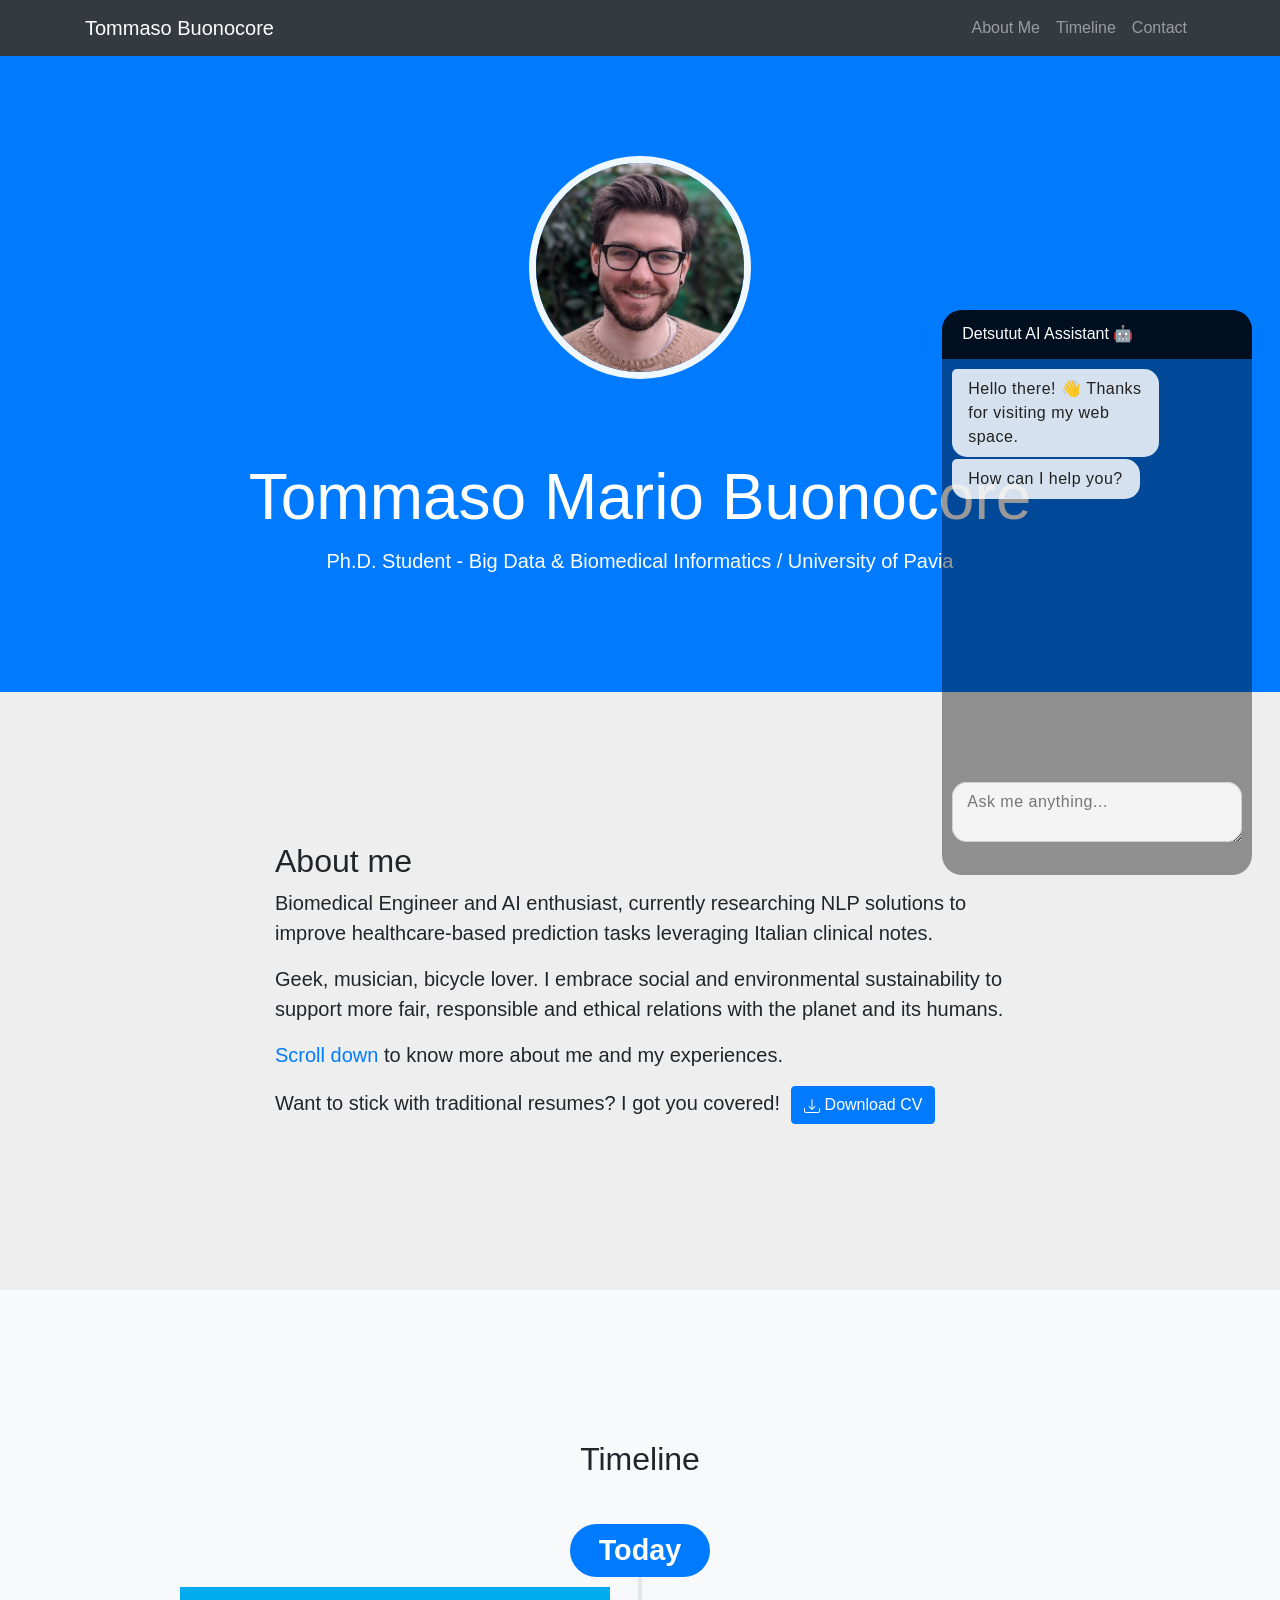
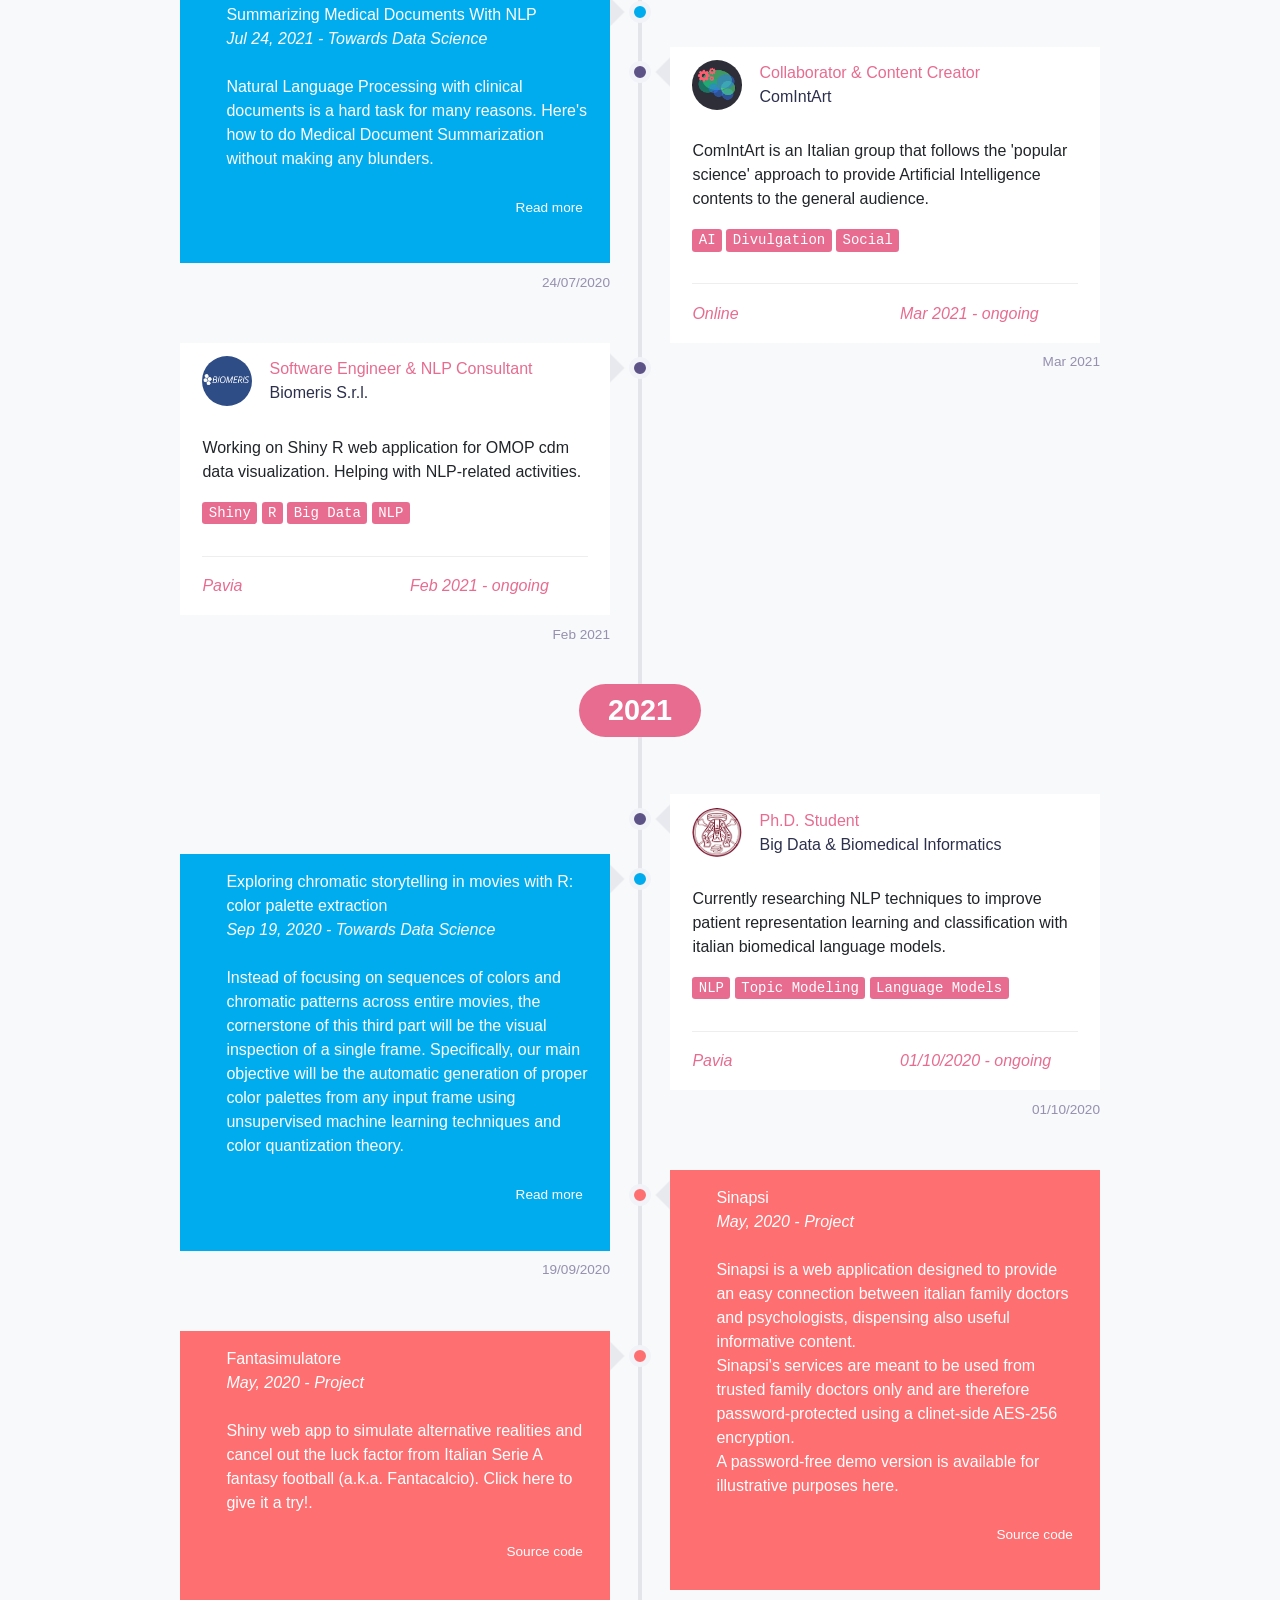
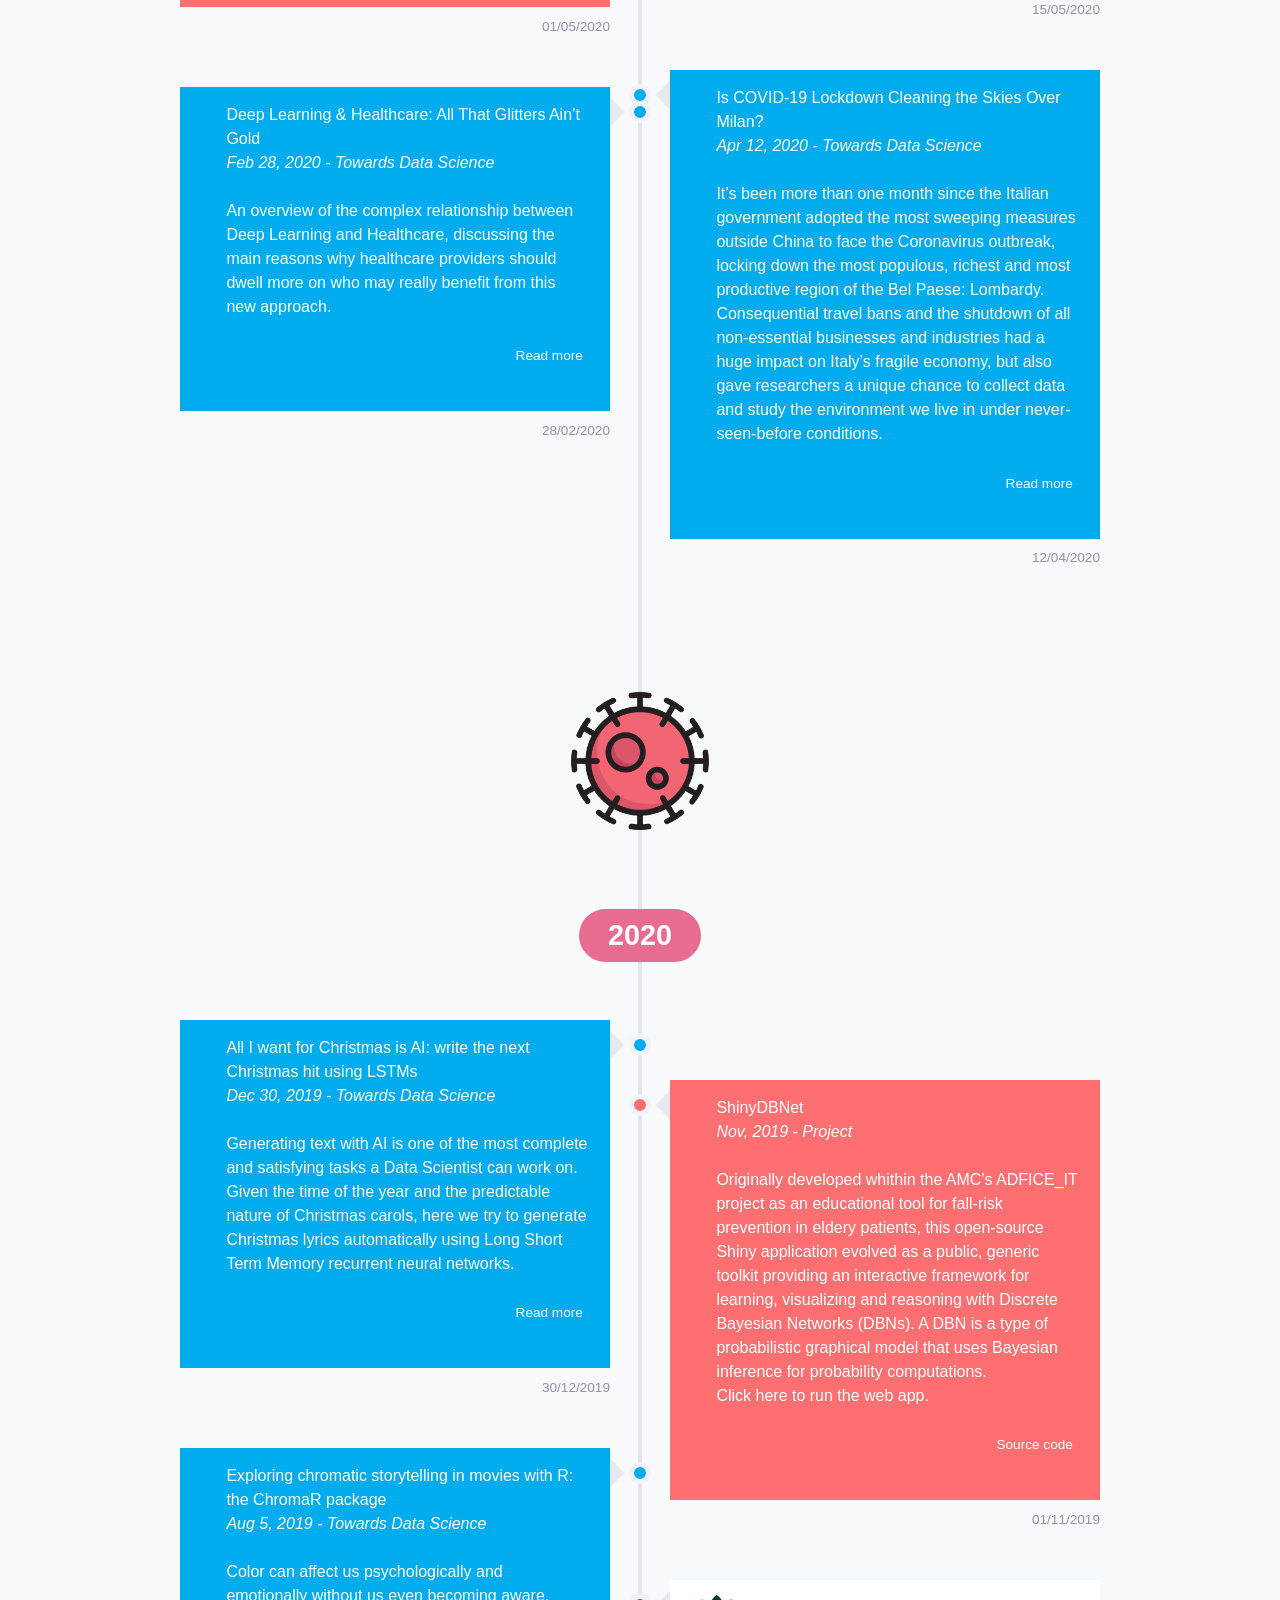
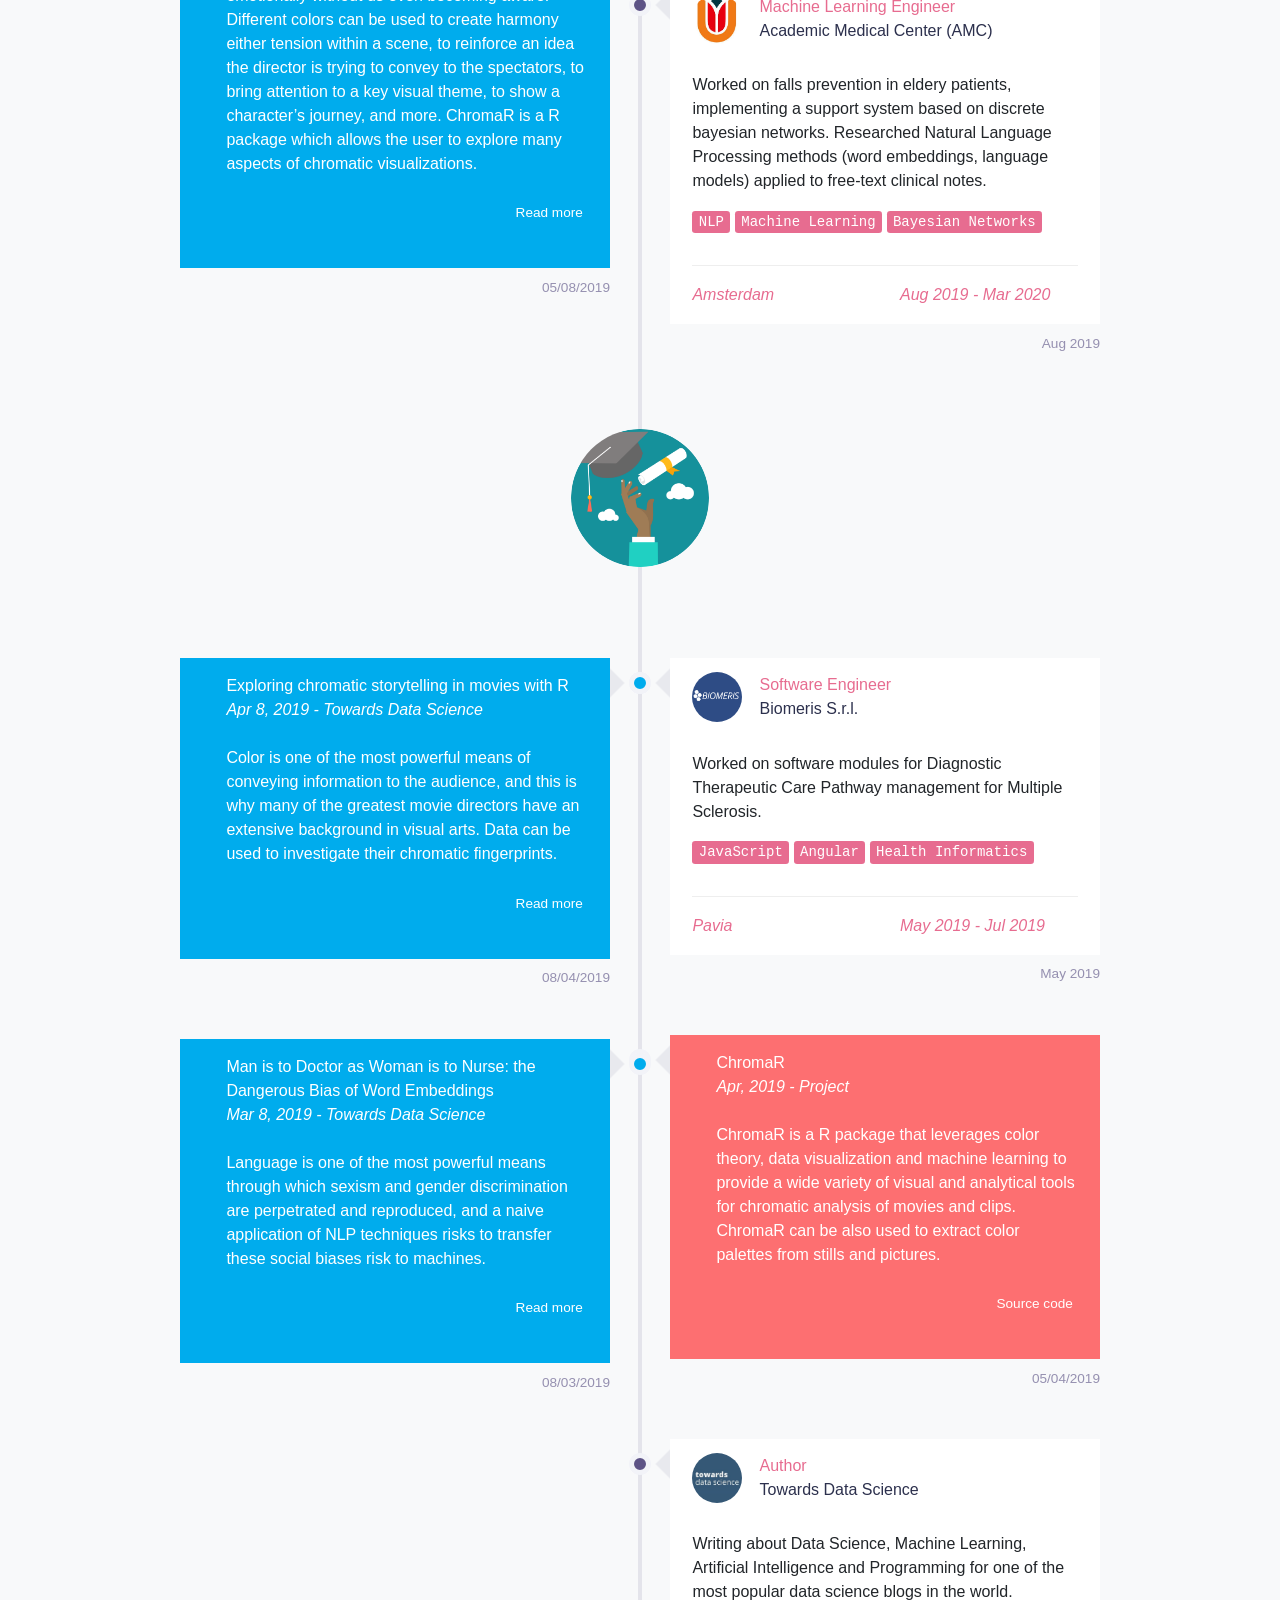
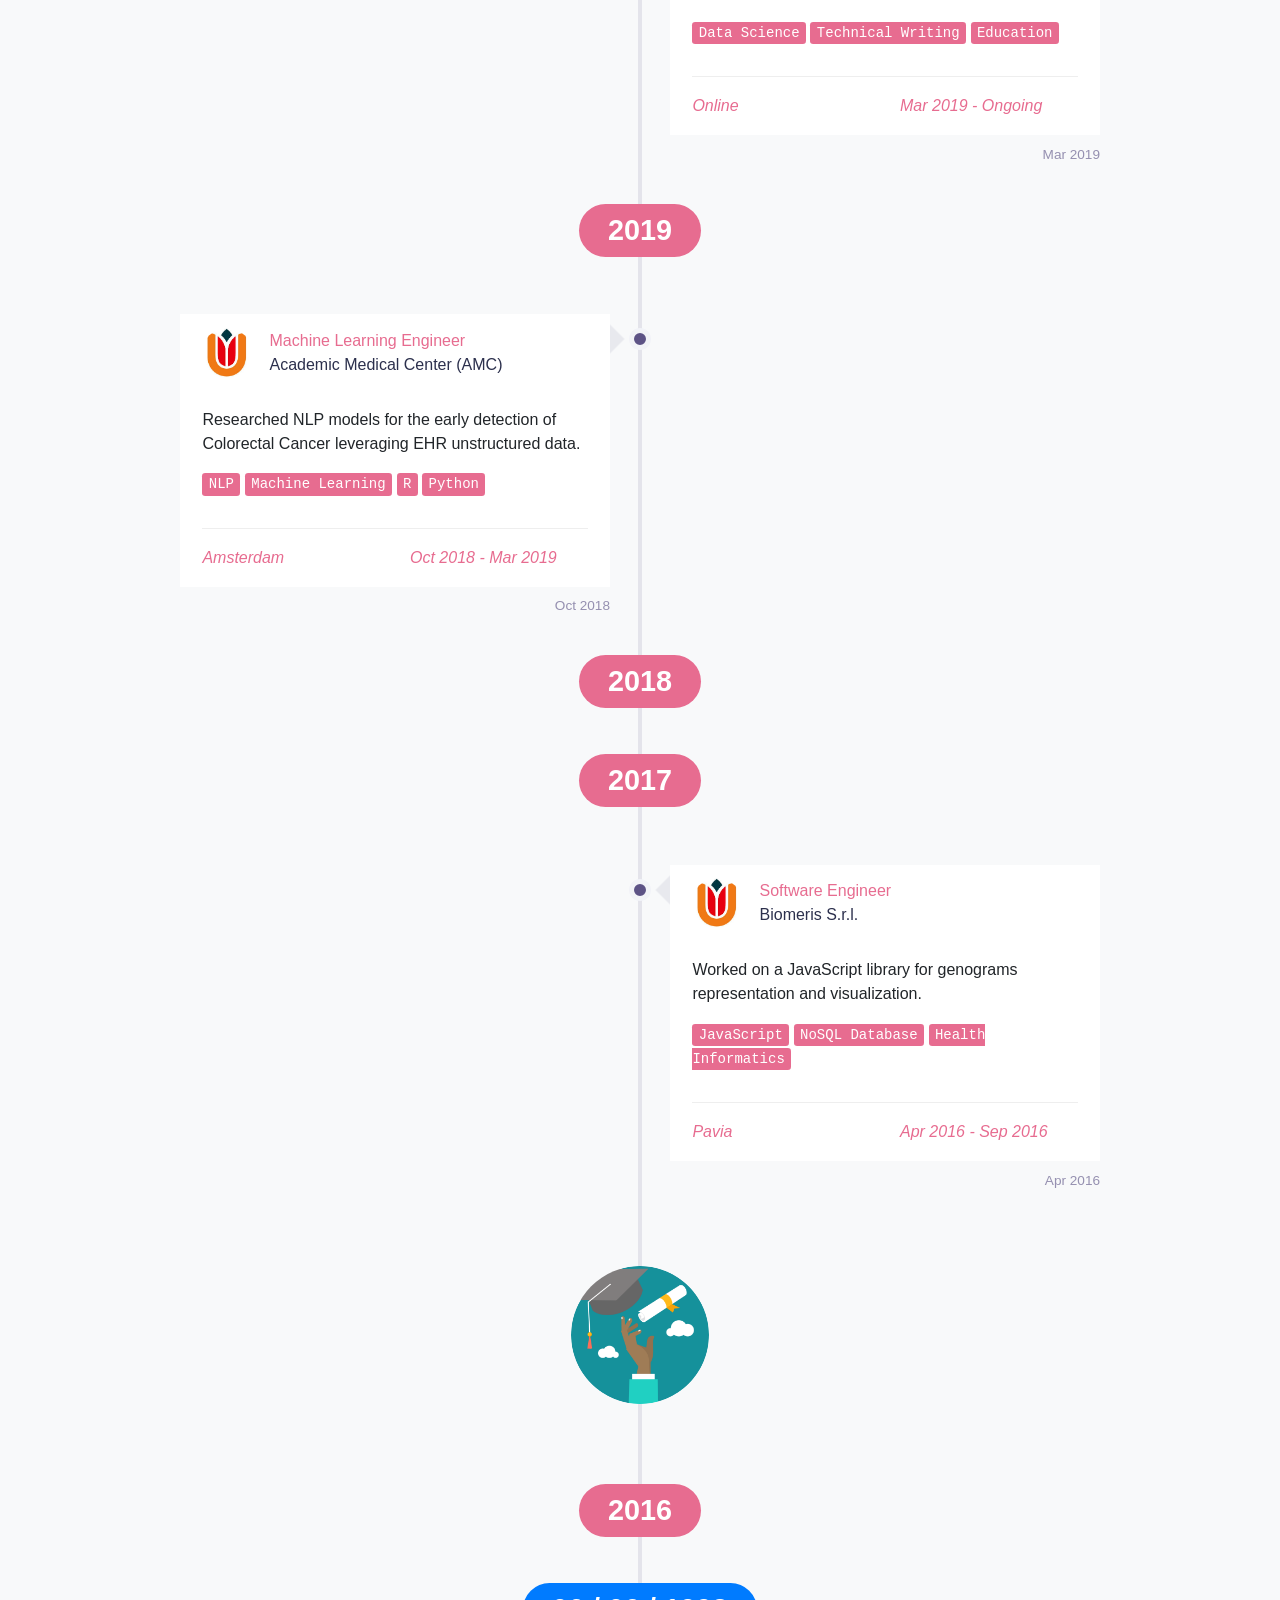
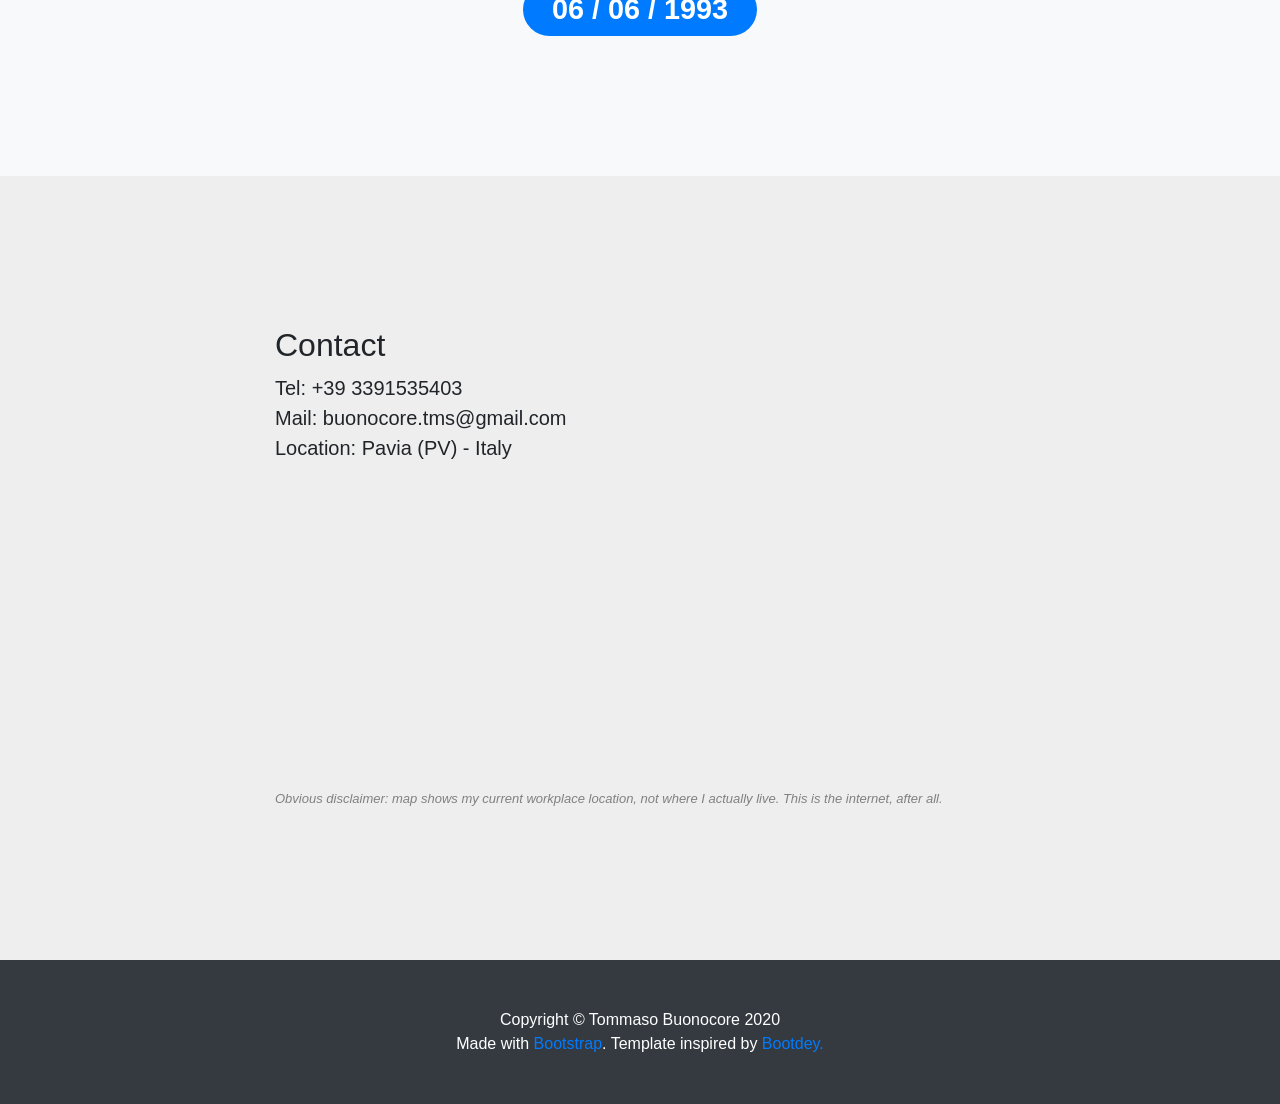
==== commit 096cf11c: "folder refactoring" ====
--- a/index.html
+++ b/index.html
@@ -1,5 +1,7 @@
 <!DOCTYPE html>
 <html lang="en">
+
+<!-- ===================================== HEAD ============================================ -->
 
 <head>
 
@@ -17,16 +19,17 @@
     <link href="css/scrolling-nav.css" rel="stylesheet">
     <link rel="stylesheet" href="https://maxcdn.icons8.com/fonts/line-awesome/1.1/css/line-awesome.min.css">
     <link rel="stylesheet" href="css//cvstyle.css">
-    <link rel="stylesheet" media="all" href="component/styles/setup.css" />
-    <link rel="stylesheet" media="all" href="component/styles/says.css" />
-    <link rel="stylesheet" media="all" href="component/styles/reply.css" />
-    <link rel="stylesheet" media="all" href="component/styles/typing.css" />
-    <link rel="stylesheet" media="all" href="component/styles/input.css" />
+    <link rel="stylesheet" media="all" href="css/styles/setup.css" />
+    <link rel="stylesheet" media="all" href="css/styles/says.css" />
+    <link rel="stylesheet" media="all" href="css/styles/reply.css" />
+    <link rel="stylesheet" media="all" href="css/styles/typing.css" />
+    <link rel="stylesheet" media="all" href="css/styles/input.css" />
 </head>
 
+<!-- ===================================== BODY ============================================ -->
+
 <body id="page-top" onload="Javascript:loadHtmlData();">
 
-    <!-- Navigation -->
     <nav class="navbar navbar-expand-lg navbar-dark bg-dark fixed-top" id="mainNav">
         <div class="container">
             <a class="navbar-brand js-scroll-trigger" href="#page-top">Tommaso Buonocore</a>
@@ -52,7 +55,7 @@
 
     <header class="bg-primary text-white">
         <div class="container text-center">
-            <img src="avatar.jpg" alt="Avatar" id="avatar" class="avatar" onclick="checkClicksAvatar()"
+            <img src="data/avatar.jpg" alt="Avatar" id="avatar" class="avatar" onclick="checkClicksAvatar()"
                 style="cursor:pointer">
             <br><br><br>
             <h1>Tommaso Mario Buonocore</h1>
@@ -143,8 +146,8 @@
                             marginheight="0" marginwidth="0"
                             src="https://maps.google.com/maps?width=100%25&amp;height=300&amp;hl=en&amp;q=Via%20Ferrata,%20Pavia,%20Italy+(Pavia)&amp;t=&amp;z=12&amp;ie=UTF8&amp;iwloc=B&amp;output=embed"></iframe>
                     </div>
-                    <span style="color: grey; font-size: small;"><i>Disclaimer: map shows my current workplace location,
-                            not where I actually live. This is the internet, after all!</i></span>
+                    <span style="color: grey; font-size: small;"><i>Obvious disclaimer: map shows my current workplace location,
+                            not where I actually live. This is the internet, after all.</i></span>
                 </div>
             </div>
         </div>
@@ -160,189 +163,23 @@
         <!-- /.container -->
     </footer>
 
-
+    <!-- ===================================== SCRIPTS ============================================ -->
 
     <!-- Bootstrap core JavaScript -->
     <script src="vendor/jquery/jquery.min.js"></script>
     <script src="vendor/bootstrap/js/bootstrap.bundle.min.js"></script>
-    <script src="component/Bubbles.js"></script>
-    <script src="component/ChatTree.js"></script>
     <script src="data/data.js"></script>
+    <script src="js/Bubbles.js"></script>
+    <script src="js/ChatTree.js"></script>
+    <script src="js/DataLoader.js"></script>
+    <script src="js/Easter.js"></script>
     <script>
-        function loadHtmlData() {
-            for (index in data) {
-                var dataItem = data[index]
-                var newHtml = "";
-                switch (dataItem.type) {
-                    case 'job':
-                        topicHtml = "";
-                        for (topicIndex in dataItem.topics) {
-                            var topic = dataItem.topics[topicIndex];
-                            topicHtml += `
-                            <kbd style='cursor:pointer; background-color:#e76c90;'>${topic}</kbd>                                        
-                            `
-                        }
-                        newHtml = `
-                                <div class='timeline-item'>
-                                    <div class='timeline-point timeline-point'></div>
-                                    <div class='timeline-event'>
-                                        <div class='widget has-shadow'>
-                                            <div class='widget-header d-flex align-items-center'>
-                                                <div class='user-image'>
-                                                    <img class='rounded-circle' src=${dataItem.image} alt='...'>
-                                                </div>
-                                                <div class='d-flex flex-column mr-auto'>
-                                                    <div class='title'>
-                                                        <span class='username'>${dataItem.title}</span><br>
-                                                        ${dataItem.subtitle}
-                                                    </div>
-                                                </div>
-                                            </div>
-                                            <div class='widget-body'>
-                                                <p>
-                                                    ${dataItem.description}
-                                                </p>
-                                                <p>
-                                                    ${topicHtml}
-                                                </p>
-                                            </div>
-                                            <div class='widget-footer'>
-                                                <div class='row'>
-                                                    <div class='col'>
-                                                        <a href=${dataItem.location.link} target='_blank'
-                                                            style='text-decoration: none; '><i class='la la-map-marker'
-                                                                style='text-decoration: none; color:#e76c90; font-size: 1.0rem;'><span
-                                                                    style='font-weight:100 ;font-family: Arial, Helvetica, sans-serif;'>${dataItem.location.place}</span></i></a>
-                                                    </div>
-                                                    <div class='col'>
-                                                        <i class='la la-calendar'
-                                                            style='text-decoration: none; color:#e76c90; font-size: 1.0rem;'><span
-                                                                style='font-weight:100 ;font-family: Arial, Helvetica, sans-serif;'>${dataItem.date.start}
-                                                                - ${dataItem.date.end}</span></i>
-                                                    </div>
-                                                </div>
-                                            </div>
-                                        </div>
-                                        <div class='time-right'>${dataItem.date.start}</div>
-                                    </div>
-                                </div>
-                                `;
-                        break;
-                    case 'paper':
-                        var test = dataItem.title;
-                        console.log(test);
-                        newHtml = `<div id='itemid${index}' class='timeline-item'>\
-                                    <div class='timeline-point timeline-point'\
-                                        style='background-color: #00aced; color: #00aced;'></div>\
-                                    <div class='timeline-event'>\
-                                        <div class='widget icon-widget has-shadow' style='background-color: #00aced;'>\
-                                            <div class='widget-body' style='color: #fff;'>\
-                                                <div class='media'>\
-                                                    <div class='media-left '>\
-                                                        <i class='la la-newspaper-o' style='font-size: 4rem;'></i>\
-                                                    </div>\
-                                                    <div class='media-body align-self-center pl-4'>\
-                                                        <strong>${test}</strong><br>\
-                                                        <i>${dataItem.subtitle}</i><br><br>${dataItem.description}</div>\
-                                                </div>\
-                                            </div>\
-                                            <div class='widget-footer no-bg no-border pt-0 d-flex justify-content-end'>\
-                                                <div class='meta' style='font-size: 0.85rem;'>\
-                                                    <ul>\
-                                                        <li><a href=${dataItem.footer} target='_blank'><span class='numb' style='color: #fff;'>Read more <i class='la la-external-link'></i></span></a></li>\
-                                                    </ul>\
-                                                </div>\
-                                            </div>\
-                                        </div>\
-                                        <div class='time-right'>${dataItem.date.start}</div>\
-                                    </div>\
-                                </div>\
-                                `;
-                        break;
-                    case 'project':
-                        newHtml = `
-                                <div class='timeline-item'>
-                                    <div class='timeline-point timeline-point'
-                                        style='background-color: #fd6f71; color: #fd6f71;'></div>
-                                    <div class='timeline-event'>
-                                        <div class='widget icon-widget has-shadow' style='background-color: #fd6f71;'>
-                                            <div class='widget-body' style='color: #fff;'>
-                                                <div class='media'>
-                                                    <div class='media-left'>
-                                                        <i class='la la-flask' style='font-size: 4rem;'></i>
-                                                    </div>
-                                                    <div class='media-body align-self-center pl-4'>
-                                                        <strong>${dataItem.title}</strong><br>
-                                                        <i>${dataItem.subtitle}</i><br><br>
-                                                        ${dataItem.description}
-                                                    </div>
-                                                </div>
-                                            </div>
-                                            <div class='widget-footer no-bg no-border pt-0 d-flex justify-content-end'>
-                                                <div class='meta' style='font-size: 0.85rem;'>
-                                                    <ul>
-                                                        <li><a href=${dataItem.footer}
-                                                                target='_blank'><span class='numb' style='color: #fff;'>Source
-                                                                    code <i class='la la-github'
-                                                                        style='color: #fff;'></i></span></a></li>
-                                                    </ul>
-                                                </div>
-                                            </div>
-                                        </div>
-                                        <div class='time-right'>${dataItem.date.start}</div>
-                                    </div>
-                                </div>                    
-                                `;
-                        break;
-                    case 'token':
-                        newHtml = `
-                                <span class='timeline-label'>
-                                <span class='label'>${dataItem.title}</span>
-                                <br><br><br>
-                                </span>
-                                `;
-                        break;
-                    case 'special':
-                        newHtml = dataItem.content;
-                        break;
-                }
-                $('#itemContainer').append(newHtml);
-            }
-        }
-    </script>
-    <script>
-        clickCounter = 0;
-        clickCounterAvatar = 0;
-        function checkClicks() {
-            clickCounter++;
-            document.getElementById('virus').style.width = (15 + clickCounter) + '%';
-            if (clickCounter > 10) {
-                $('#coffinDanceModal').modal('toggle');
-                clickCounter = 0;
-                document.getElementById('virus').style.width = (15 + clickCounter) + '%';
-            }
-        }
-        function checkClicksAvatar() {
-            clickCounterAvatar++;
-            if (clickCounterAvatar > 10) {
-                document.getElementById('avatar').setAttribute('src', 'avatarALT.jpg');
-            }
-            if (clickCounterAvatar > 20) {
-                document.getElementById('avatar').setAttribute('src', 'avatarALT2.jpg');
-            }
-            if (clickCounterAvatar > 30) {
-                document.getElementById('avatar').setAttribute('src', 'avatar.jpg');
-                clickCounterAvatar = 0;
-            }
-        }
         $(document).ready(function () {
             $("[data-toggle='popover']").popover();
             setTimeout(function () {
                 $('#chatHeader').click();
             }, 500);
         });
-    </script>
-    <script>
         // initialize by constructing a named function...
         var chatWindow = new Bubbles(
             document.getElementById('chat'), // ...passing HTML container element...
@@ -409,17 +246,11 @@
                     found ? match(found) : miss()
                 }
             }) // done setting up chat-bubble
-
-
         // `.talk()` will get your bot to begin the conversation
         chatWindow.talk(convo);
-        // this function is called when user asks for banana
     </script>
 
-    <!-- Plugin JavaScript -->
     <script src="vendor/jquery-easing/jquery.easing.min.js"></script>
-
-    <!-- Custom JavaScript for this theme -->
     <script src="js/scrolling-nav.js"></script>
 
 </body>
--- a/css/styles/setup.css
+++ b/css/styles/setup.css
@@ -0,0 +1,32 @@
+/* setup container styles */
+.bubble-container {
+	background: #dcdde0;
+	height: 520px;
+	max-width: 750px;
+	width: 100%;
+	margin: 0 auto;
+	overflow: hidden;
+	position: relative;
+}
+.bubble-wrap {
+	position: absolute;
+	top: 0;
+	bottom: 0;
+	left: 0;
+	right: -17px;
+	padding: 10px calc(17px + 10px) 30px 10px;
+	overflow-y: scroll;
+	-webkit-overflow-scrolling: touch;
+	-webkit-transform: translate3d(0, 0, 0);
+}
+/* optional page styles */
+h1 {
+	text-align: center;
+	font-weight: 300;
+	font-size: 4em;
+	margin: .5em auto 0.15em;
+}
+body {
+	font-family: "Helvetica Neue", Helvetica, sans-serif;
+	margin: 0;
+}
--- a/css/styles/says.css
+++ b/css/styles/says.css
@@ -0,0 +1,58 @@
+/* style bubbles */
+.bubble,
+.bubble-typing {
+  color: #212121;
+  background: rgba(255, 255, 255, 0.84);
+  padding: 8px 16px;
+  border-radius: 5px 15px 15px 15px;
+  font-weight: 400;
+  text-transform: none;
+  text-align: left;
+  font-size: 16px;
+  letter-spacing: .5px;
+  margin: 0 0 2px 0;
+  max-width: 65%;
+  float: none;
+  clear: both;
+  line-height: 1.5em;
+  word-break: break-word;
+  transform-origin: left top;
+  transition: all 200ms;
+  box-sizing: content-box;
+}
+.bubble .bubble-content {
+  transition: opacity 150ms;
+}
+.bubble:not(.say) .bubble-content {
+  opacity: 0;
+}
+.bubble-typing.imagine,
+.bubble.imagine {
+  transform: scale(0);
+  transition: all 200ms, height 200ms 1s, padding 200ms 1s;
+}
+.bubble.imagine {
+  margin: 0;
+  height: 0;
+  padding: 0;
+}
+
+/* style media that's inside bubbles */
+.bubble .bubble-content img {
+  width: calc(100% + 32px);
+  margin: -8px -16px;
+  overflow: hidden;
+  display: block;
+  border-radius: 5px 15px 15px 15px;
+}
+
+/* interaction recall styles */
+.bubble.history,
+.bubble.history .bubble-content,
+.bubble.history .bubble-content .bubble-button,
+.bubble.history .bubble-content .bubble-button:hover {
+  transition: all 0ms !important;
+}
+.bubble.history {
+  opacity: .25;
+}
--- a/css/styles/reply.css
+++ b/css/styles/reply.css
@@ -0,0 +1,110 @@
+/* style user response reply */
+.bubble.reply {
+  background: transparent;
+  box-shadow: none;
+  float: right;
+  position: relative;
+  transform-origin: right top;
+  margin: 8px 0 10px;
+  padding: 0;
+  max-width: 65%;
+}
+.bubble.reply.history {
+  margin: 0 0 2px 0; /* remembered bubbles do not need to stand out via margin */
+}
+.bubble.reply.say {
+  /*
+  min-width: 350px;
+ */
+}
+.bubble.reply .bubble-content {
+  transition: all 200ms;
+}
+.bubble.reply .bubble-content .bubble-button {
+  background: rgba(44, 44, 44, 0.67);
+  color: #fff;
+  padding: 8px 16px;
+  border-radius: 15px 15px 5px 5px;
+  margin-left: 2px;
+  text-align: center;
+  display: inline-block;
+  float: right;
+  cursor: pointer;
+  transition: all 200ms;
+  text-decoration: none;
+  word-break: normal;
+	box-sizing: content-box;
+  /* animation-duration: 1s; */
+  animation-name: "animate-reply";
+  animation-play-state: paused;
+  animation-fill-mode: forwards;
+  /* opacity: 0; */
+  transform: translate3d(0px, 0px, 0px);
+  animation-delay: -3s;
+  -ms-animation-delay: -3;
+  -webkit-animation-delay: -3s;
+}
+@keyframes animate-reply {
+  from {
+    opacity: 0;
+  }
+  to {
+    opacity: 1;
+  }
+}
+.bubble.reply.say .bubble-content .bubble-button {
+  animation-play-state: running;
+  margin-top: 3px;
+  min-height: 24px;
+  overflow: hidden;
+}
+
+.bubble.reply .bubble-content .bubble-button:first-child {
+  border-radius: 15px 15px 15px 5px;
+  margin-left: 2px;
+}
+.bubble.reply .bubble-content .bubble-button:last-child,
+.bubble.reply .bubble-content .bubble-button.bubble-pick {
+  border-radius: 15px 15px 5px 15px;
+}
+.bubble.reply.bubble-picked .bubble-content .bubble-button {
+  transform: scale(0) translate3d(0px, 0px, 0px);
+  padding: 0;
+}
+.bubble.reply:not(.bubble-picked) .bubble-content .bubble-button:hover,
+.bubble.reply .bubble-content .bubble-button.bubble-pick {
+  background: rgba(44, 44, 44, 1);
+  transform: scale(1) translate3d(0px, 0px, 0px);
+  padding: 8px 16px;
+  height: auto;
+}
+
+/* interaction recall styles */
+.bubble.history .bubble-content .bubble-button,
+.bubble.history.reply:not(.bubble-picked) .bubble-content .bubble-button:hover,
+.bubble.history.reply .bubble-content .bubble-button.bubble-pick {
+  background: rgba(44, 44, 44, 0.67);
+  cursor: default;
+}
+
+/* input fields for bubbles */
+.bubble .bubble-content input {
+  background: linear-gradient(193deg, #1faced, #5592dc 100%) !important;
+  box-shadow: 0 0px 1px 0px #000, 0 -1px 0 0px rgba(255, 255, 255, 0.38) inset;
+  text-shadow: 0 1px rgba(0, 0, 0, 0.35);
+  border: 0;
+  outline: 0;
+}
+.bubble .bubble-content input::-webkit-input-placeholder {
+  /* Chrome/Opera/Safari */
+  color: rgba(255, 255, 255, .5);
+  text-shadow: none;
+}
+.bubble .bubble-content input::-moz-placeholder {
+  /* Firefox 19+ */
+  color: rgba(255, 255, 255, .5);
+  text-shadow: none;
+}
+.bubble .bubble-content input:read-only {
+  background: linear-gradient(166deg, #48121d, #0d4058 100%) !important;
+}
--- a/css/styles/typing.css
+++ b/css/styles/typing.css
@@ -0,0 +1,27 @@
+/* style "loading" or "typing" stae */
+
+.bubble-typing {
+	width: 38px;
+	padding: 12px 16px;
+	height: 8px;
+}
+.dot {
+	background-color: rgb(255,255,255);
+	float: left;
+	height: 7px;
+	margin-left: 4px;
+	width: 7px;
+	animation-name: bounce_dot;
+	animation-duration: 2.24s;
+	animation-iteration-count: infinite;
+	animation-direction: normal;
+	border-radius: 5px;
+}
+.dot_1 { animation-delay: 0.45s; }
+.dot_2 { animation-delay: 1.05s; }
+.dot_3 { animation-delay: 1.35s; }
+@keyframes bounce_dot {
+	0% {}
+	50% { background-color:rgb(0,0,0); }
+	100% {}
+}
--- a/css/styles/input.css
+++ b/css/styles/input.css
@@ -0,0 +1,37 @@
+/* style user input field */
+.bubble-container .input-wrap {
+	position: absolute;
+	bottom: 0;
+	left: 0;
+	right: 0;
+	font-family: "Helvetica Neue", Helvetica, sans-serif;
+	color: #2c2c2c;
+}
+.bubble-container .input-wrap textarea {
+	width: calc(100% - 20px);
+	font-family: "Helvetica Neue", Helvetica, sans-serif;
+	color: #2c2c2c;
+	background: rgba(250, 250, 250, 0.95);
+	font-size: 1em;
+	letter-spacing: .5px;
+	font-weight: 400;
+	margin: 10px;
+	border-radius: 15px;
+	border: none;
+	padding: 10px 15px;
+	outline: none;
+	box-shadow: 0 0 0 1px #d0d0d0 inset;
+	line-height: 1.25em;
+}
+.bubble.reply-freeform {
+	margin: 0;
+}
+.bubble.reply.reply-freeform.say .bubble-content .bubble-button {
+	margin-top: 1px;
+	text-align: left;
+}
+.bubble.reply.say.bubble-hidden {
+	margin: 0;
+	transform: scale(0);
+	height: 0;
+}
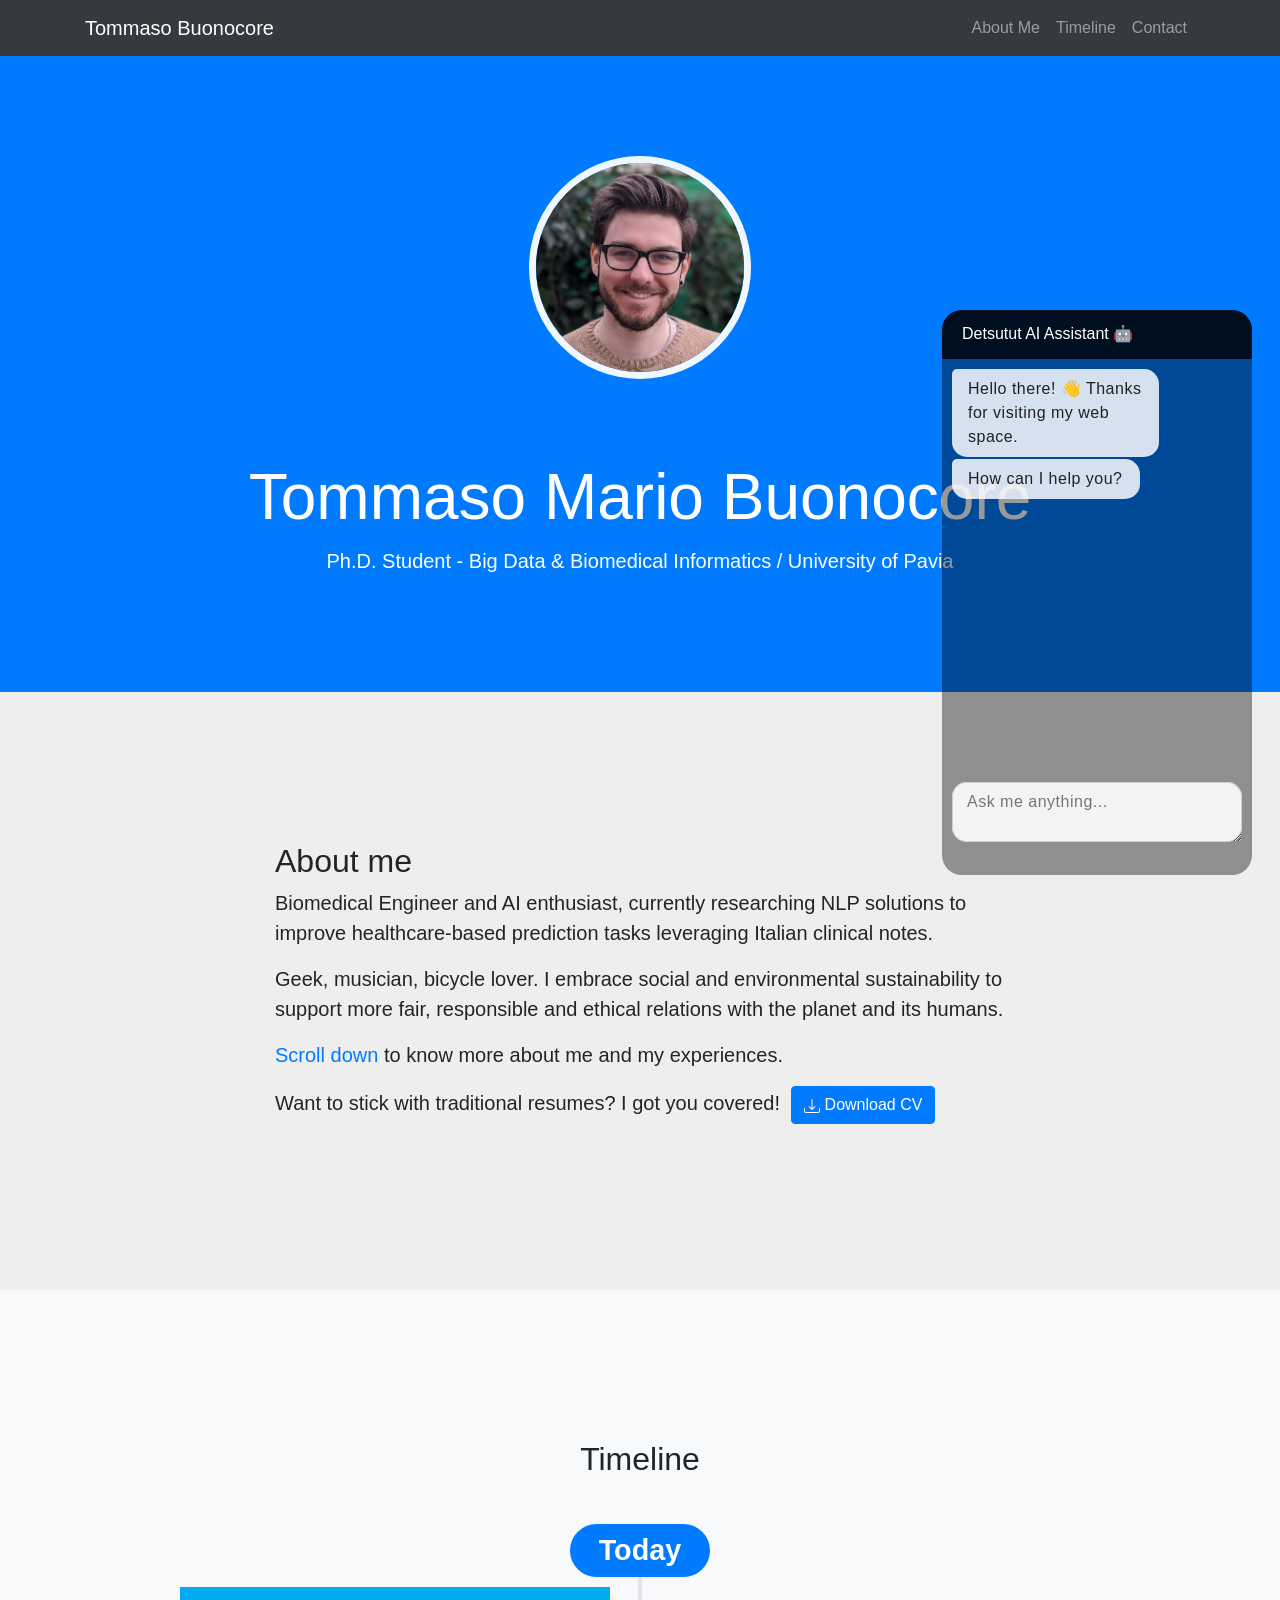
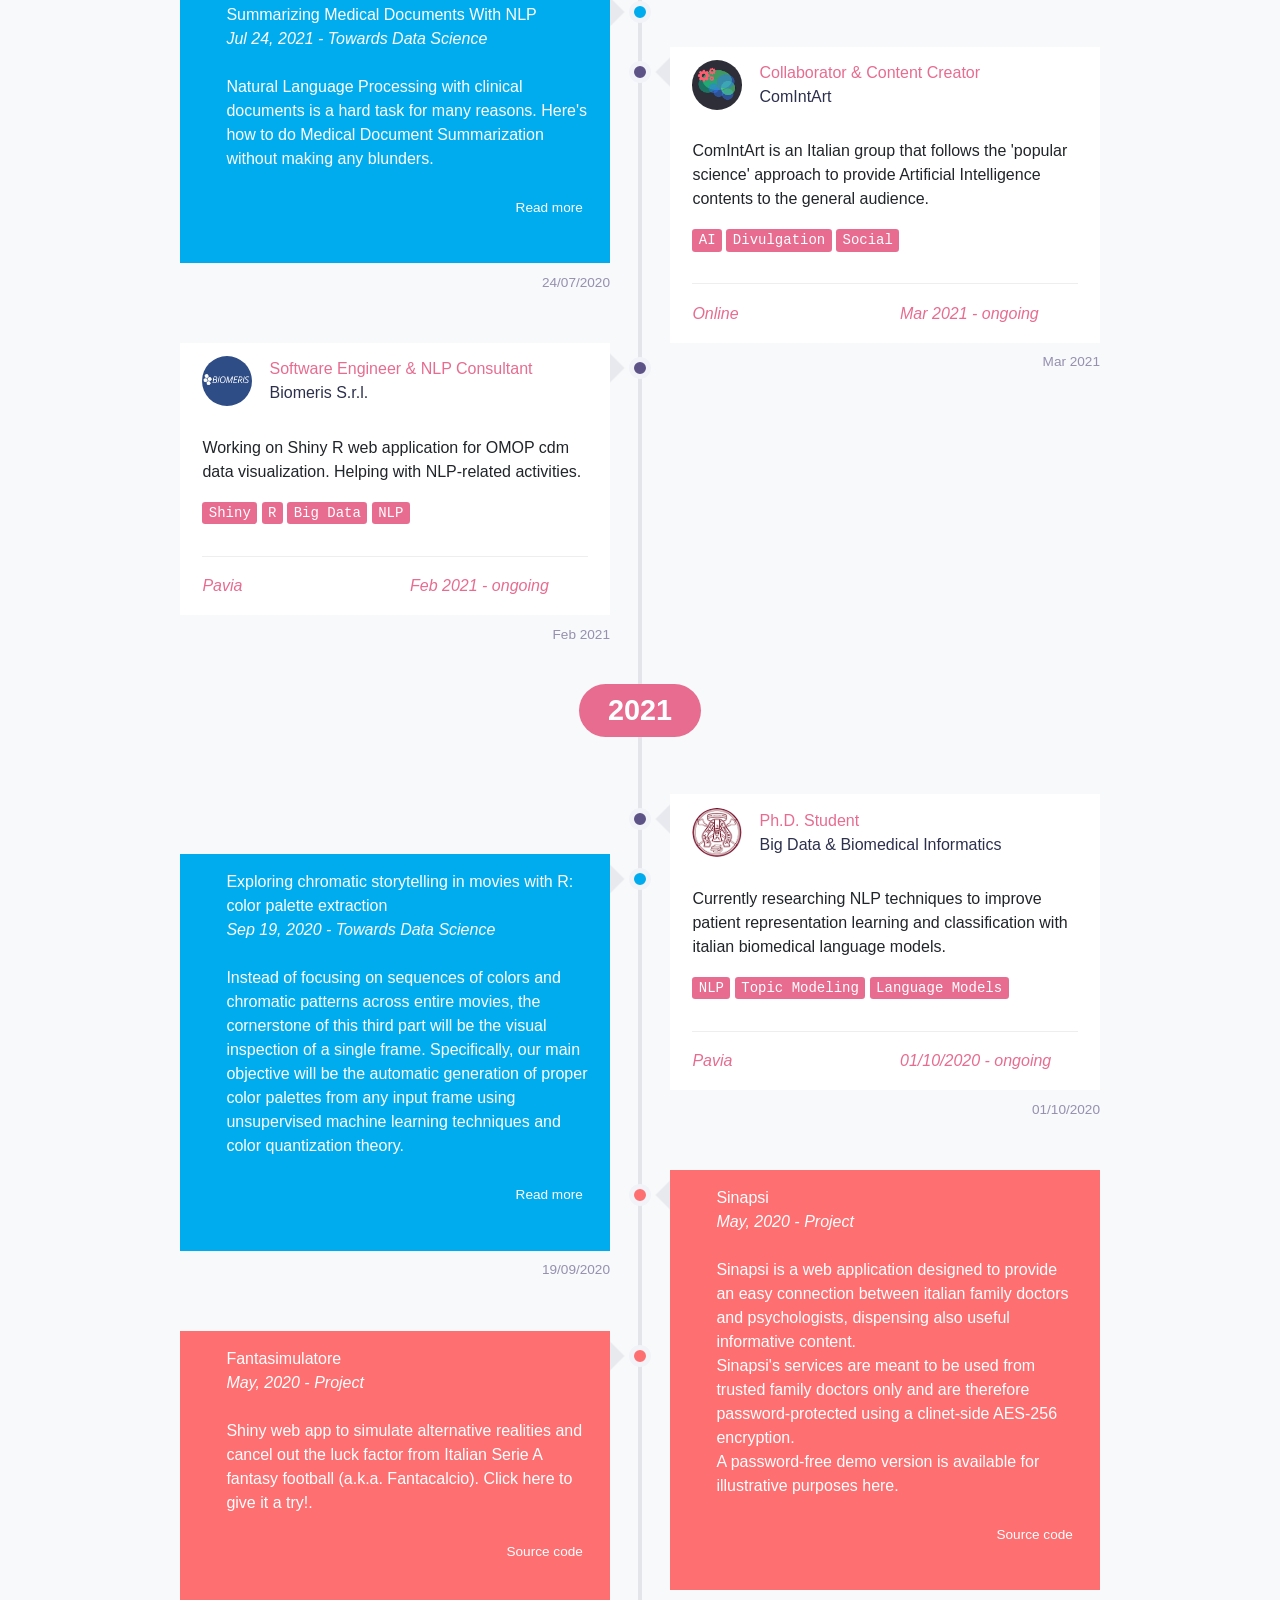
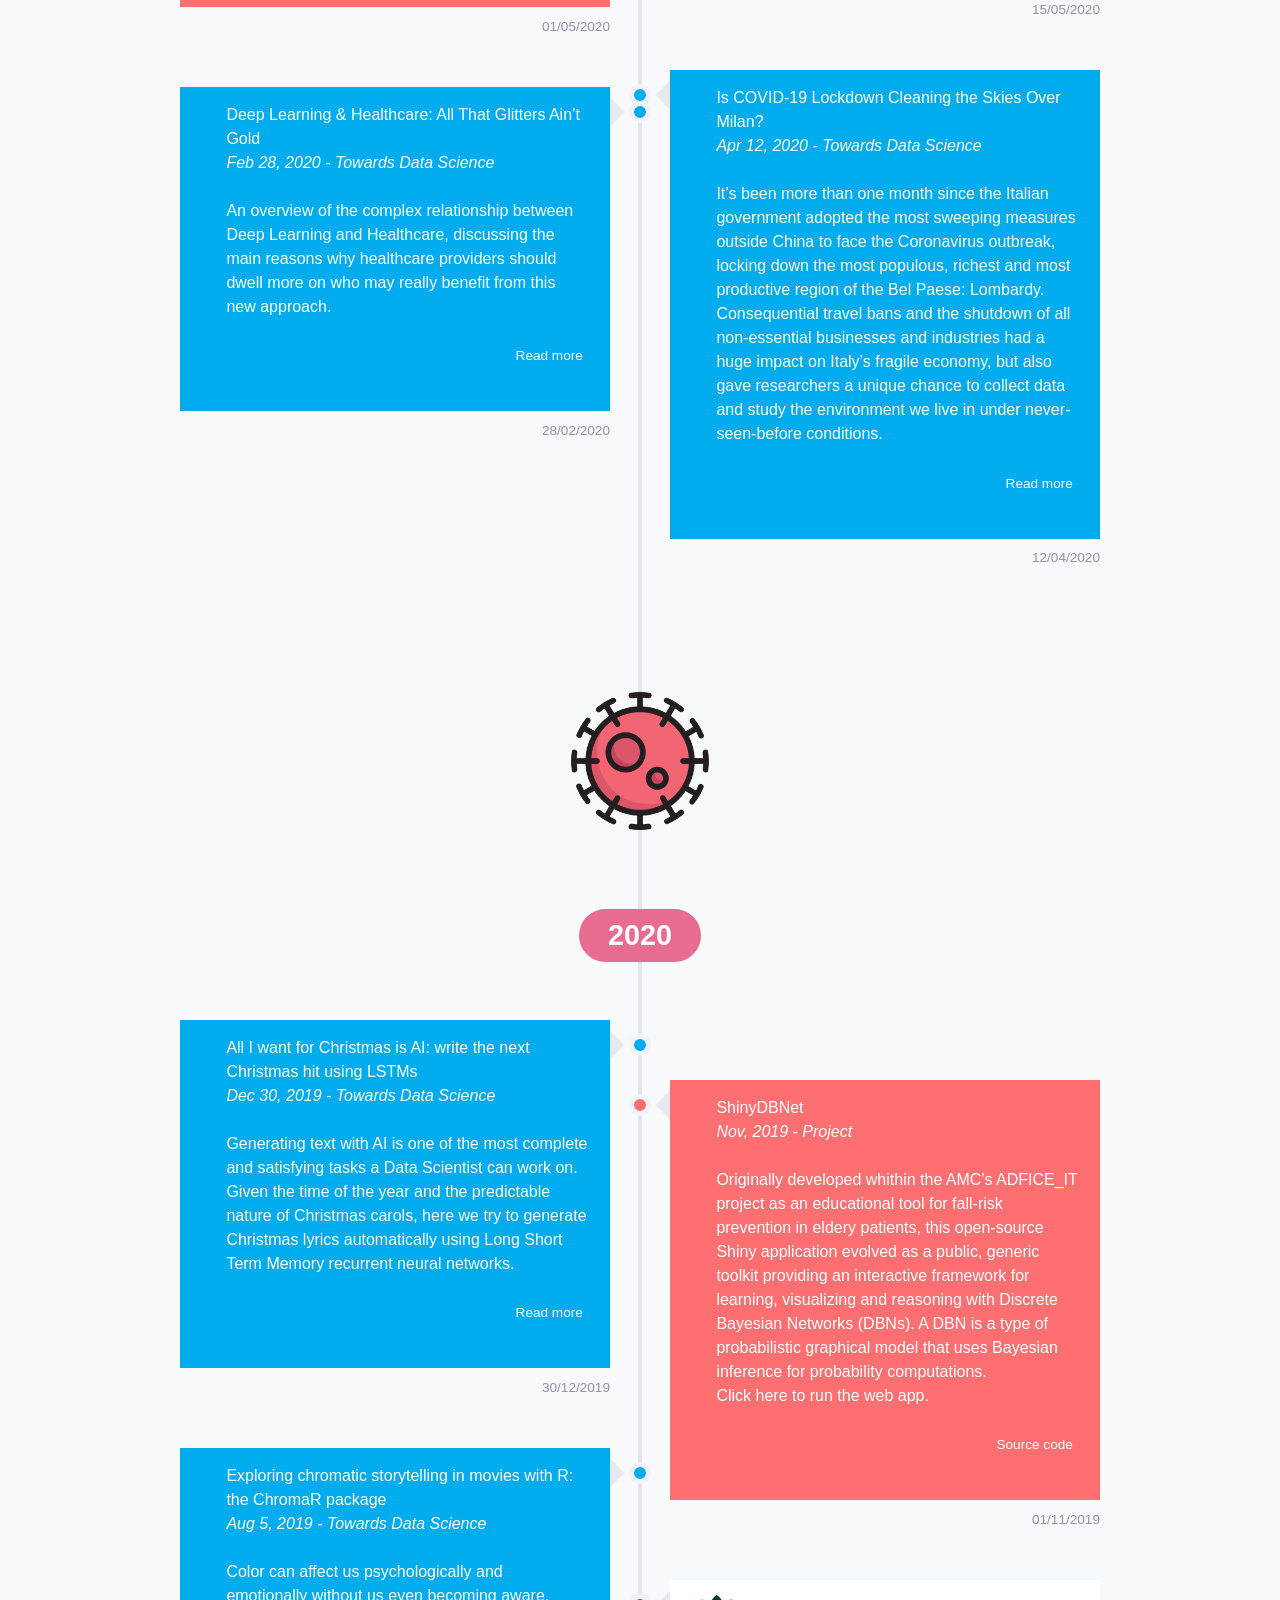
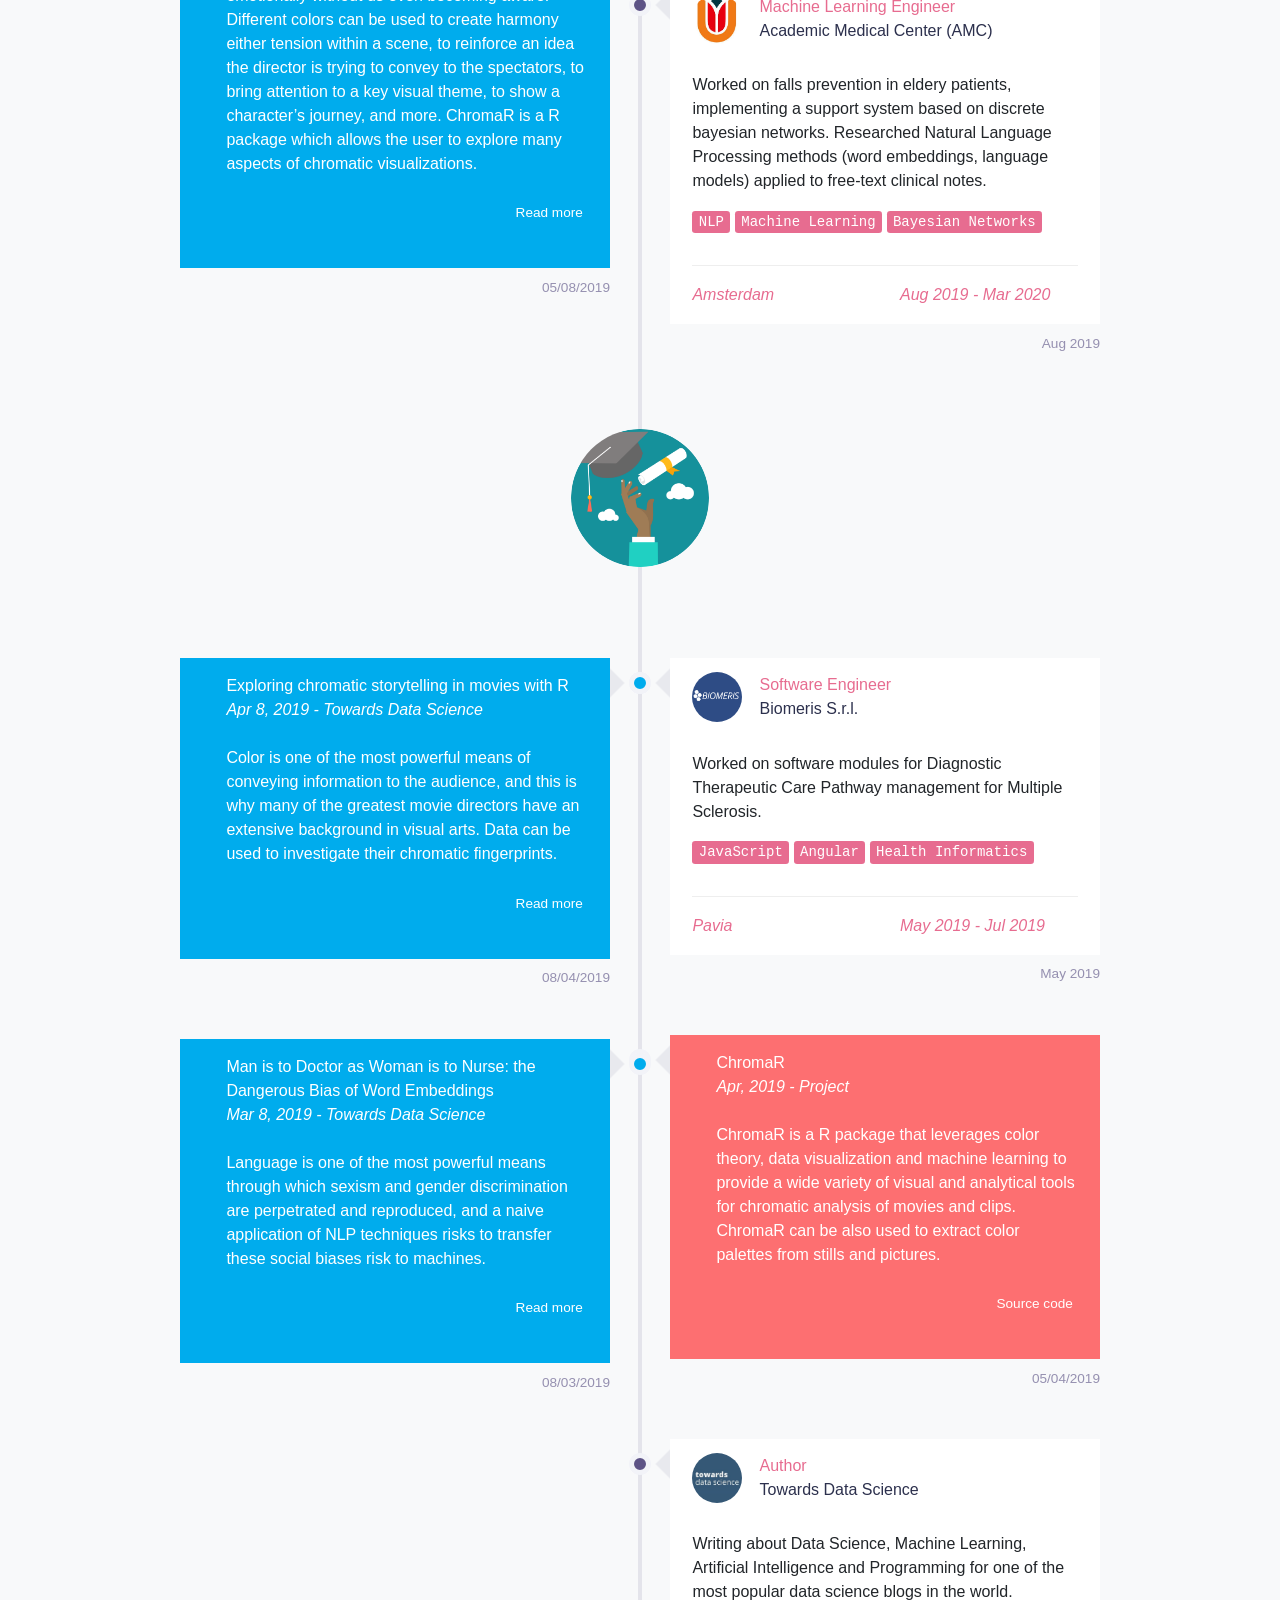
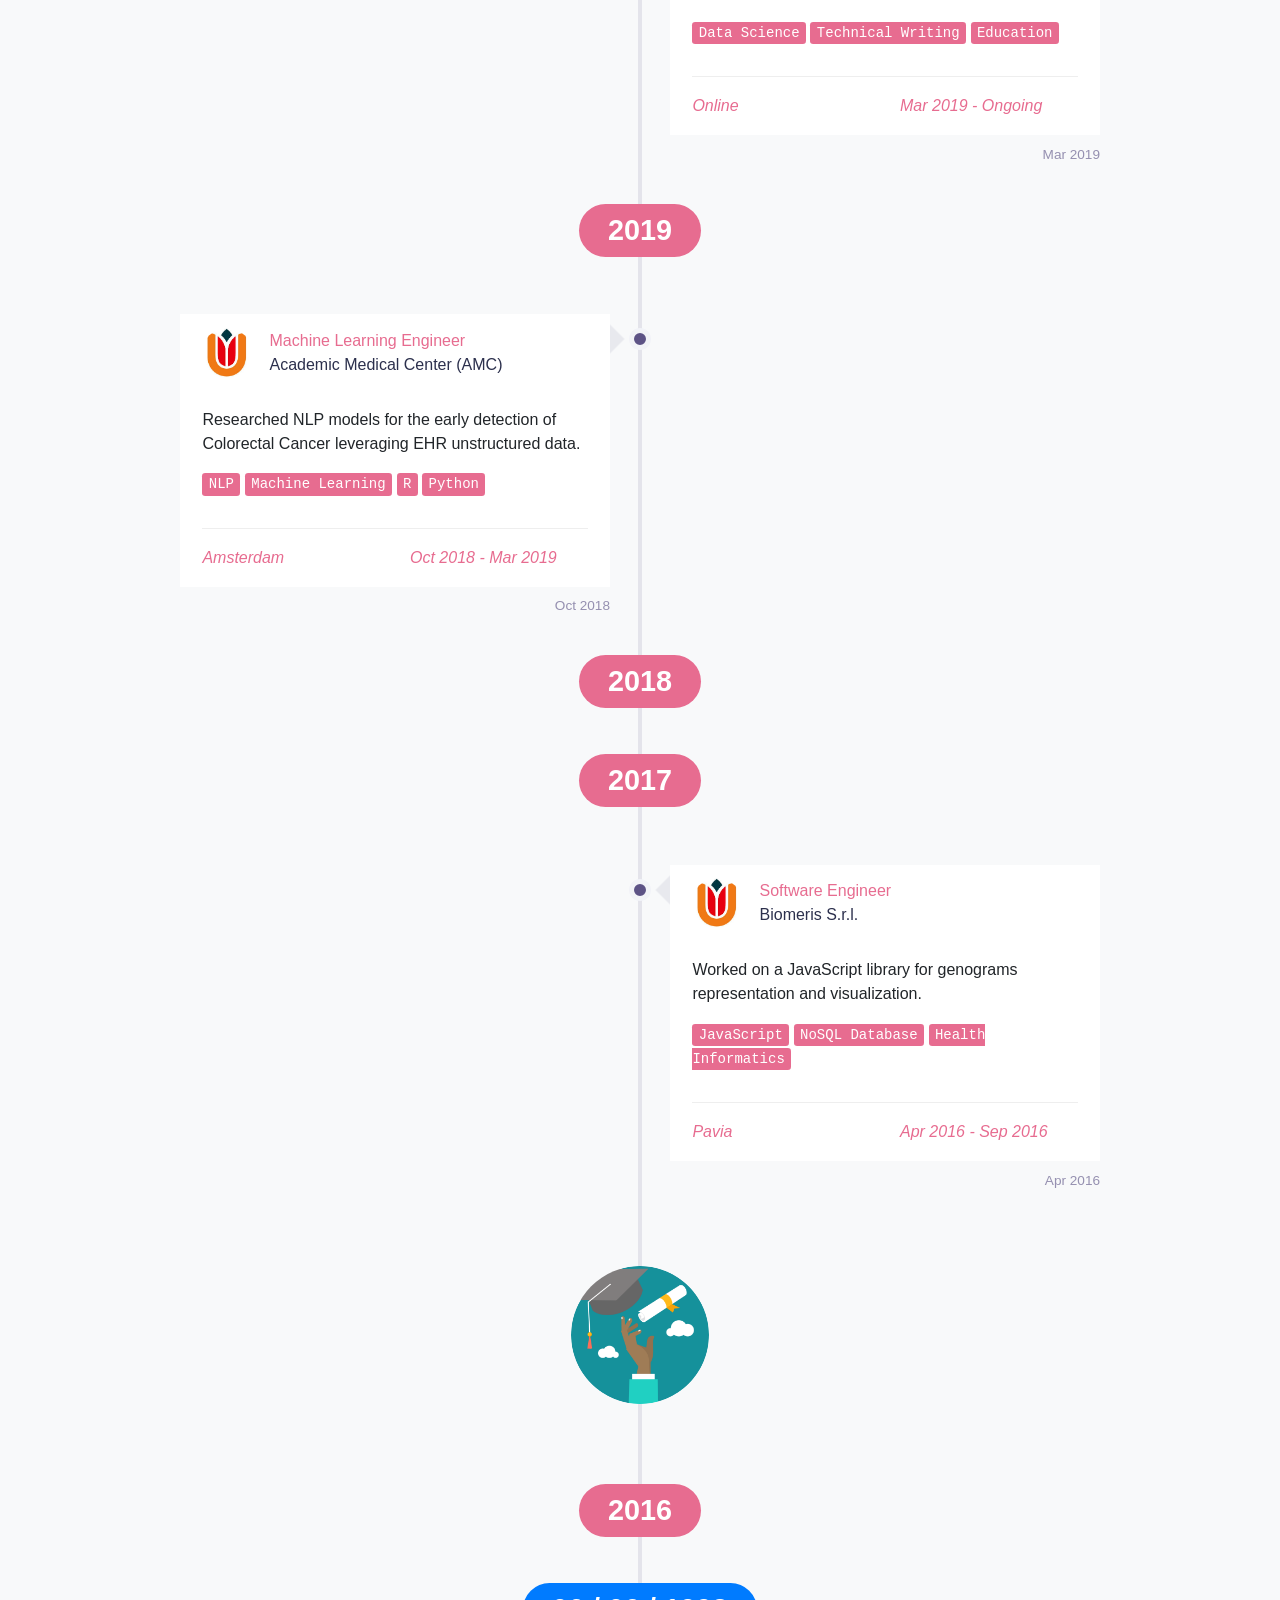
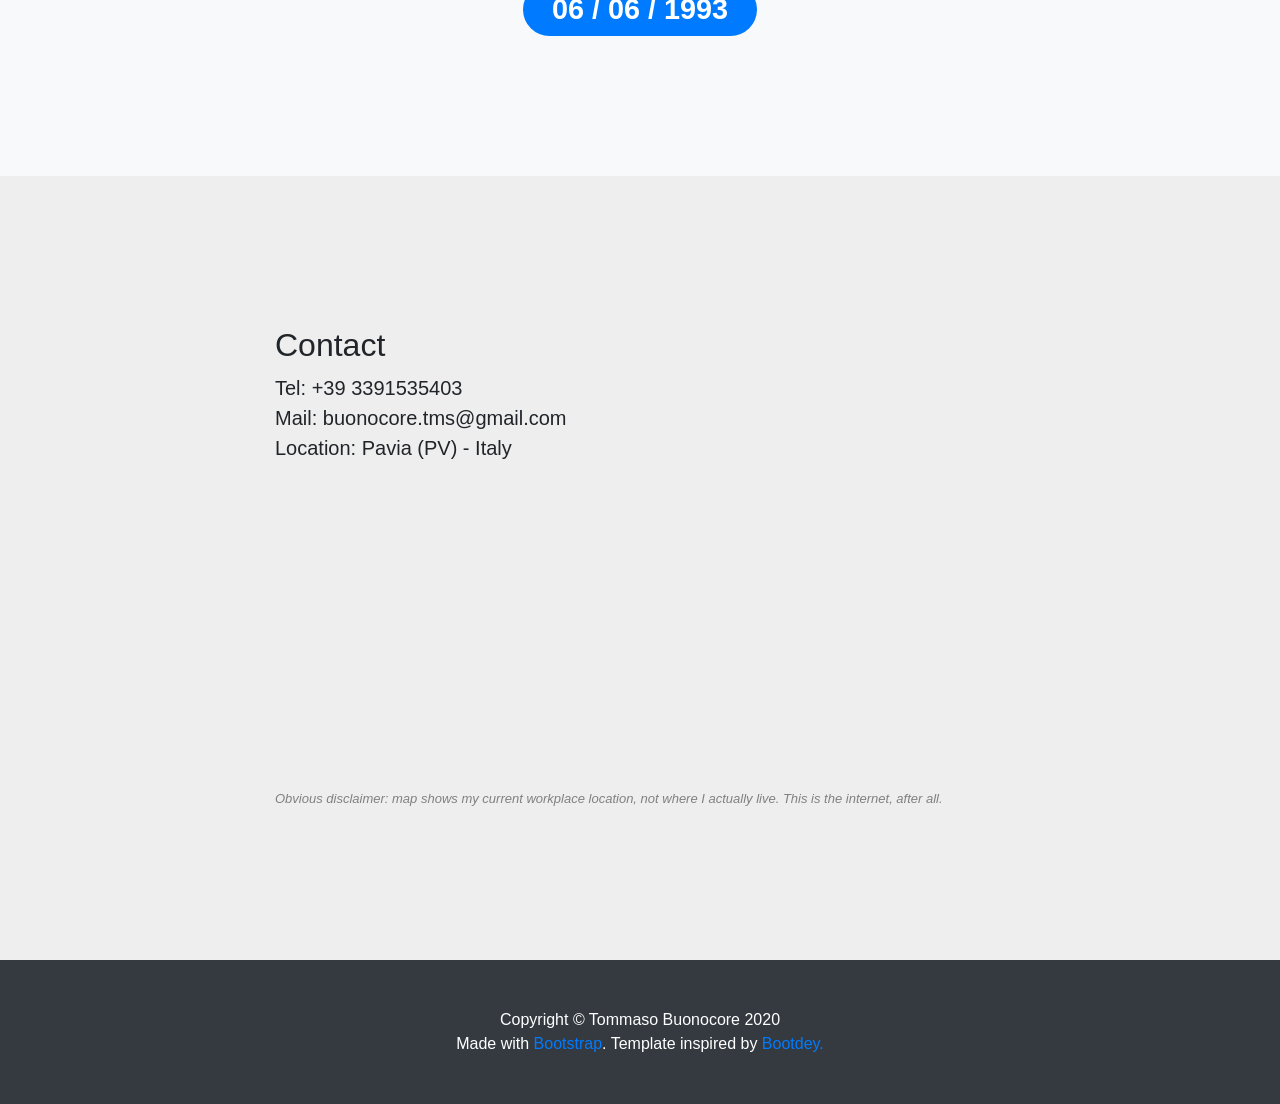
==== commit b9c28d9d: "minor fix + chatbot augmentation" ====
--- a/index.html
+++ b/index.html
@@ -125,10 +125,10 @@
             <div class="row justify-content-center">
                 <div class="col-xl-10 col-12">
                     <h2 style="text-align: center;">Timeline</h2> <br><br>
-                    <div id="itemContainer" class="timeline timeline-line-solid">       
+                    <div id="itemContainer" class="timeline timeline-line-solid">
                         <span class="timeline-label">
                             <span class="label bg-primary">Today</span>
-                        </span>          
+                        </span>
                     </div>
                 </div>
             </div>
@@ -146,7 +146,8 @@
                             marginheight="0" marginwidth="0"
                             src="https://maps.google.com/maps?width=100%25&amp;height=300&amp;hl=en&amp;q=Via%20Ferrata,%20Pavia,%20Italy+(Pavia)&amp;t=&amp;z=12&amp;ie=UTF8&amp;iwloc=B&amp;output=embed"></iframe>
                     </div>
-                    <span style="color: grey; font-size: small;"><i>Obvious disclaimer: map shows my current workplace location,
+                    <span style="color: grey; font-size: small;"><i>Obvious disclaimer: map shows my current workplace
+                            location,
                             not where I actually live. This is the internet, after all.</i></span>
                 </div>
             </div>
@@ -169,8 +170,8 @@
     <script src="vendor/jquery/jquery.min.js"></script>
     <script src="vendor/bootstrap/js/bootstrap.bundle.min.js"></script>
     <script src="data/data.js"></script>
+    <script src="data/ChatTree.js"></script>
     <script src="js/Bubbles.js"></script>
-    <script src="js/ChatTree.js"></script>
     <script src="js/DataLoader.js"></script>
     <script src="js/Easter.js"></script>
     <script>
@@ -207,6 +208,10 @@
                         )
                     }
 
+                    function intersect(a, b) {
+                        return a.filter(Set.prototype.has, new Set(b));
+                    }
+
                     // do this if answer found
                     var match = function (key) {
                         setTimeout(function () {
@@ -221,18 +226,36 @@
 
                     // intercept thanks
                     var interceptThanks = function (inputString) {
-                        return strip("thank thanks").includes(strip(inputString)) && inputString.length <= 50 && !inputString.includes("?")
-                    }
+                        keywords = o.convo["thanks"].keywords
+                        processedInput = inputString.toLowerCase().replace(/[.,\/#!$%\^&\*;:{}=\-_`~()]/g,"").split(" ")
+                        return intersect(processedInput,keywords).length > 0 && inputString.length <= 50 && !inputString.includes("?")
+                    }
+
+                    var interceptGeneral = function (inputString, key) {
+                        keywords = o.convo[key].keywords
+                        processedInput = inputString.toLowerCase().replace(/[.,\/#!$%\^&\*;:{}=\-_`~()]/g,"").split(" ")
+                        return intersect(processedInput,keywords).length >= o.convo[key].confidence
+                    } 
 
                     // search function
                     var found = false
+                    var outAnswer = null
                     if (interceptThanks(o.input)) {
-                        found = "thanks"
-                        obj = o.convo["thanks"].reply.find(item => {
+                        outAnswer = "thanks"
+                    } else if (interceptGeneral(o.input,"how_are_you")) {
+                        outAnswer = "how_are_you"
+                    } else if (interceptGeneral(o.input,"programming")) {
+                        outAnswer = "programming"
+                    } else if (interceptGeneral(o.input,"rickroll")) {
+                        outAnswer = "rickroll"
+                    }
+                    if (outAnswer!=null) {
+                        found = outAnswer
+                        obj = o.convo[found].reply.find(item => {
                             return item.question == 'Go back'
                         })
                         if (obj == undefined) {
-                            o.convo["thanks"].reply.push({ "question": "Go back", "keywords": "back repeat", "answer": o.standingAnswer })
+                            o.convo[found].reply.push({ "question": "Go back", "keywords": "back repeat", "answer": o.standingAnswer })
                         } else {
                             obj.answer = o.standingAnswer
                         }
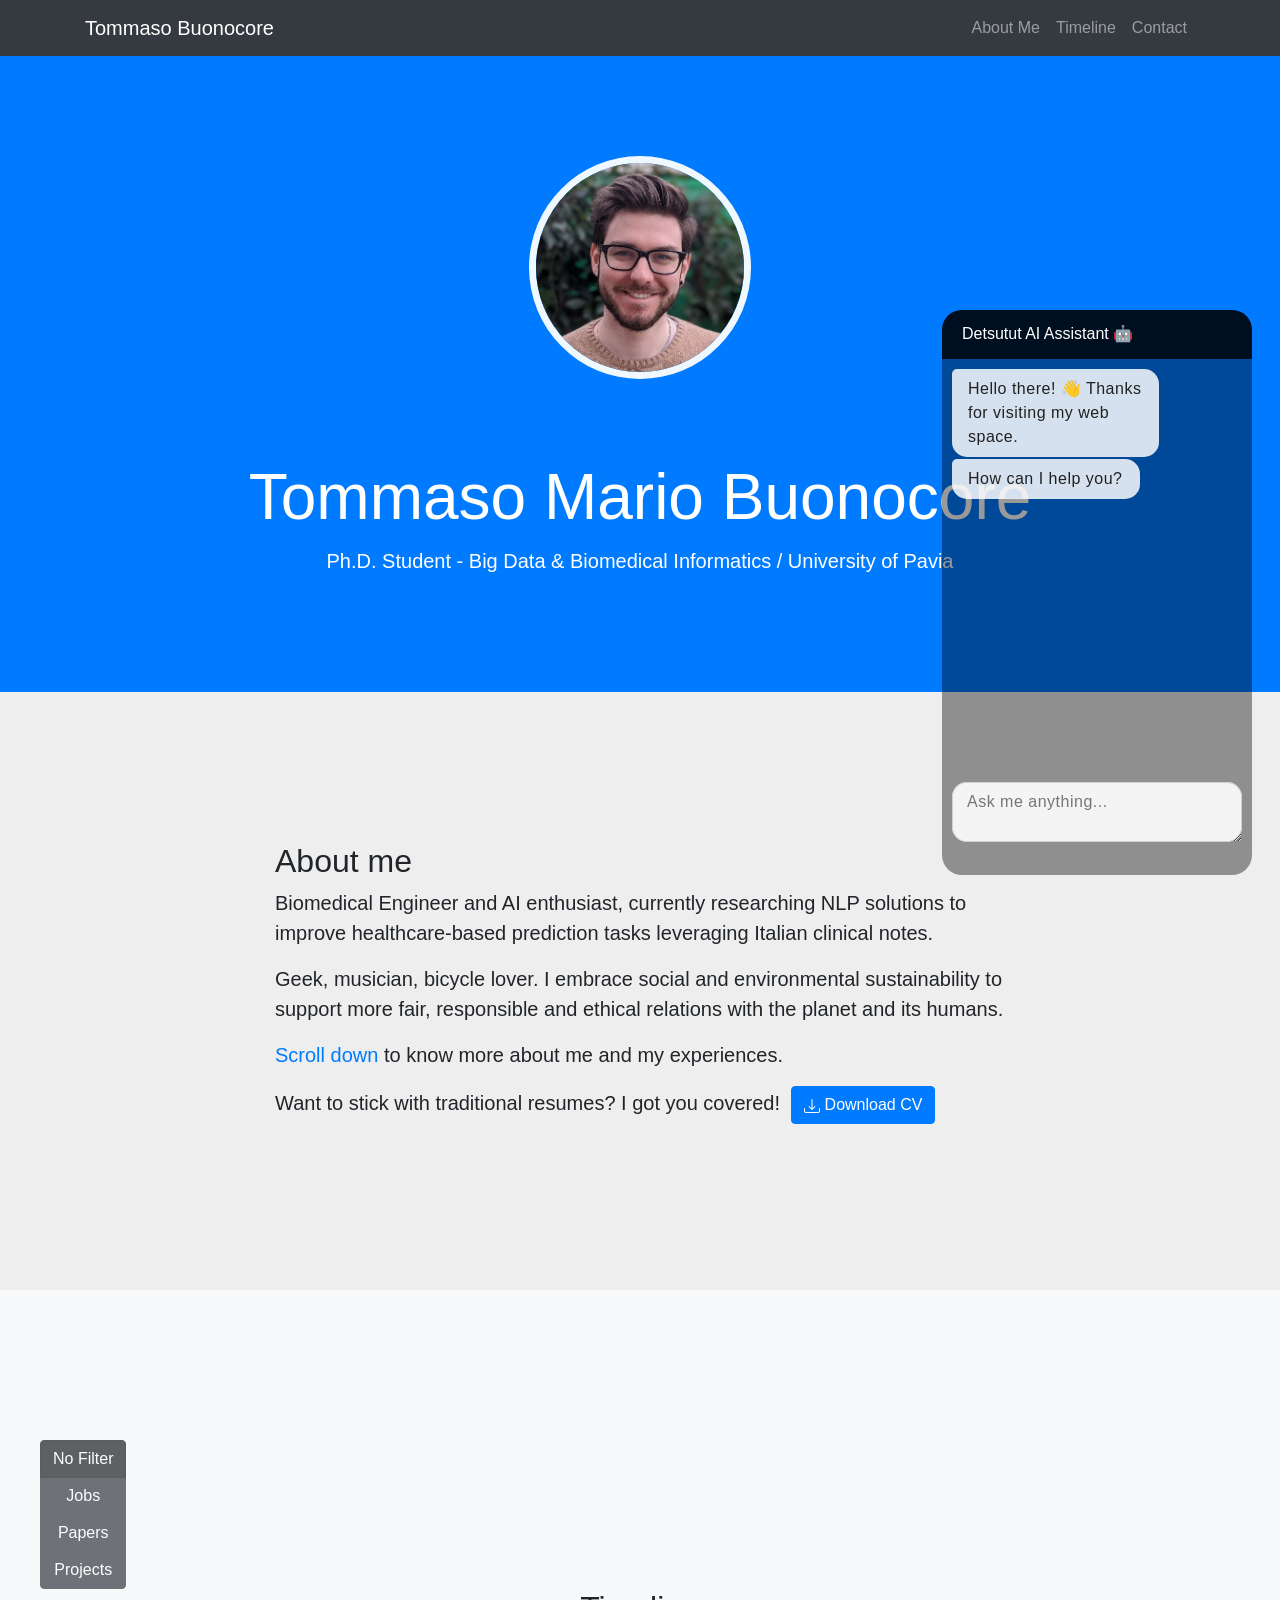
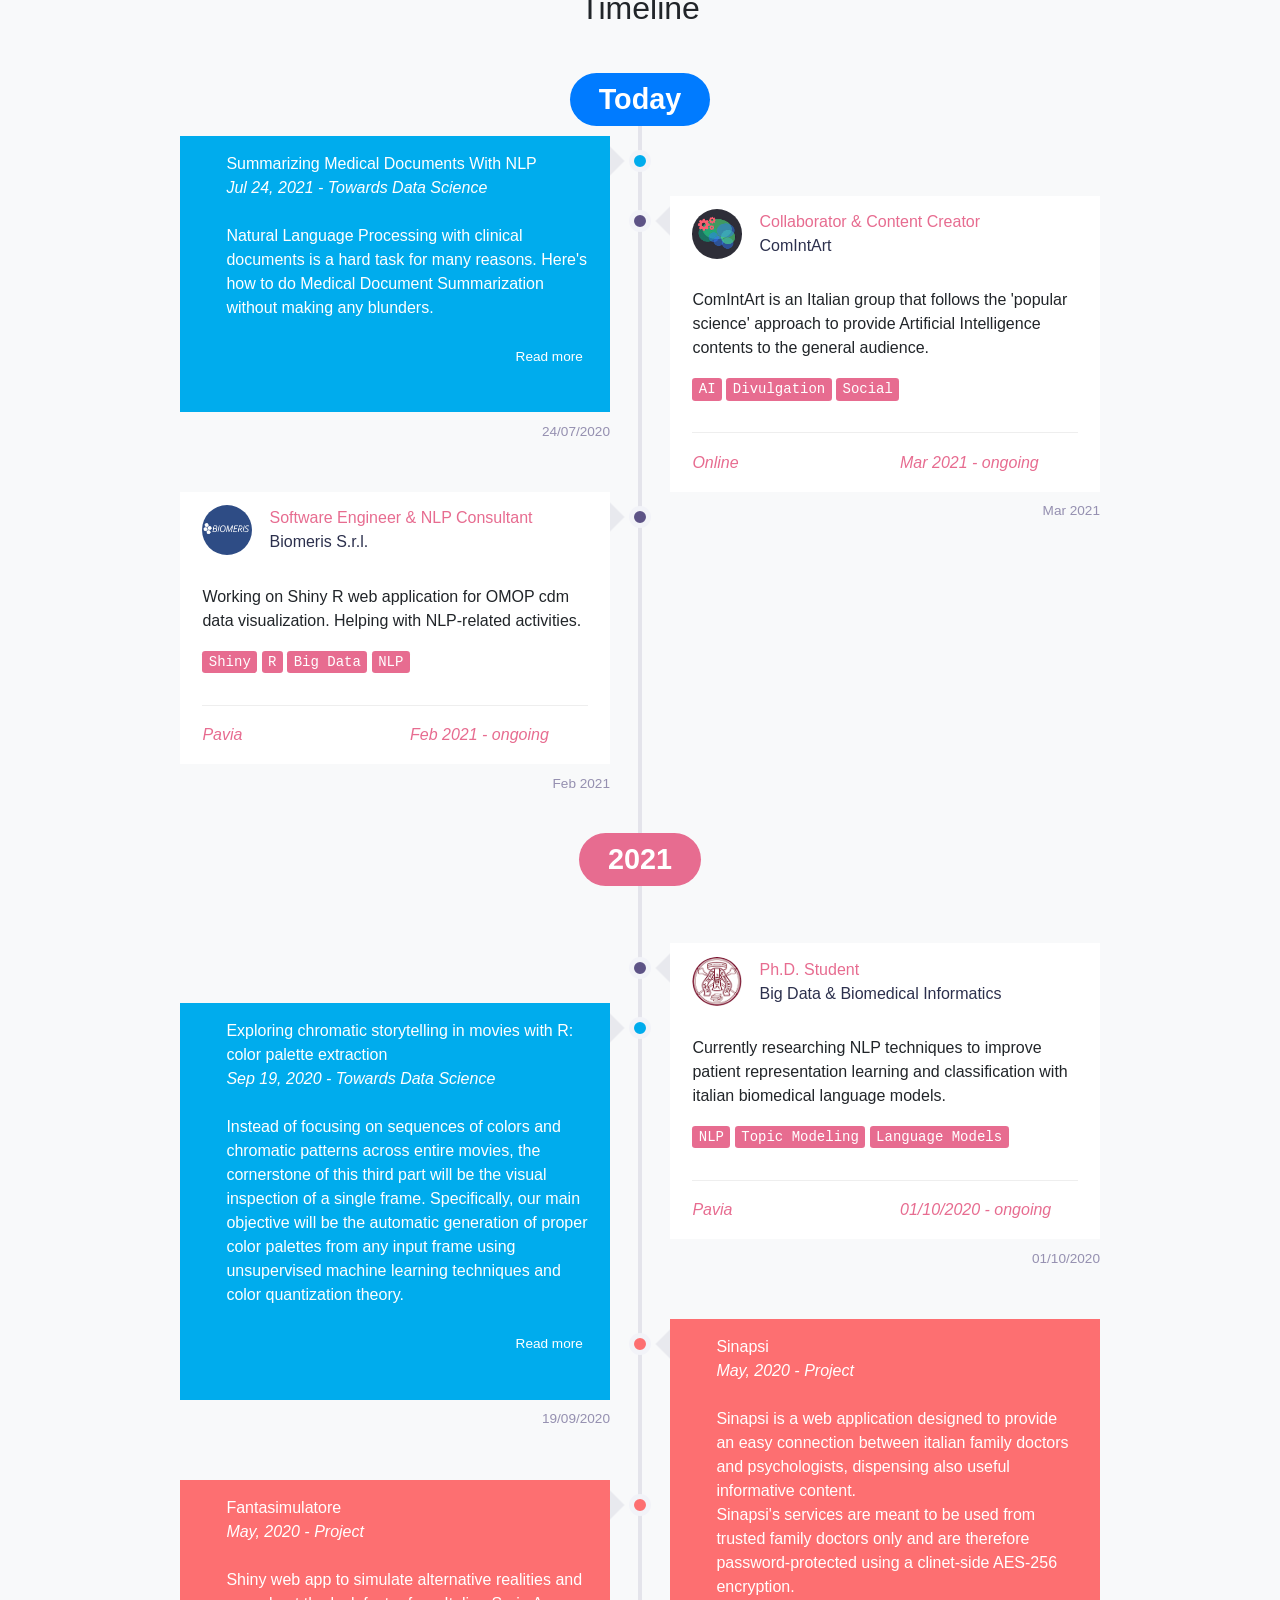
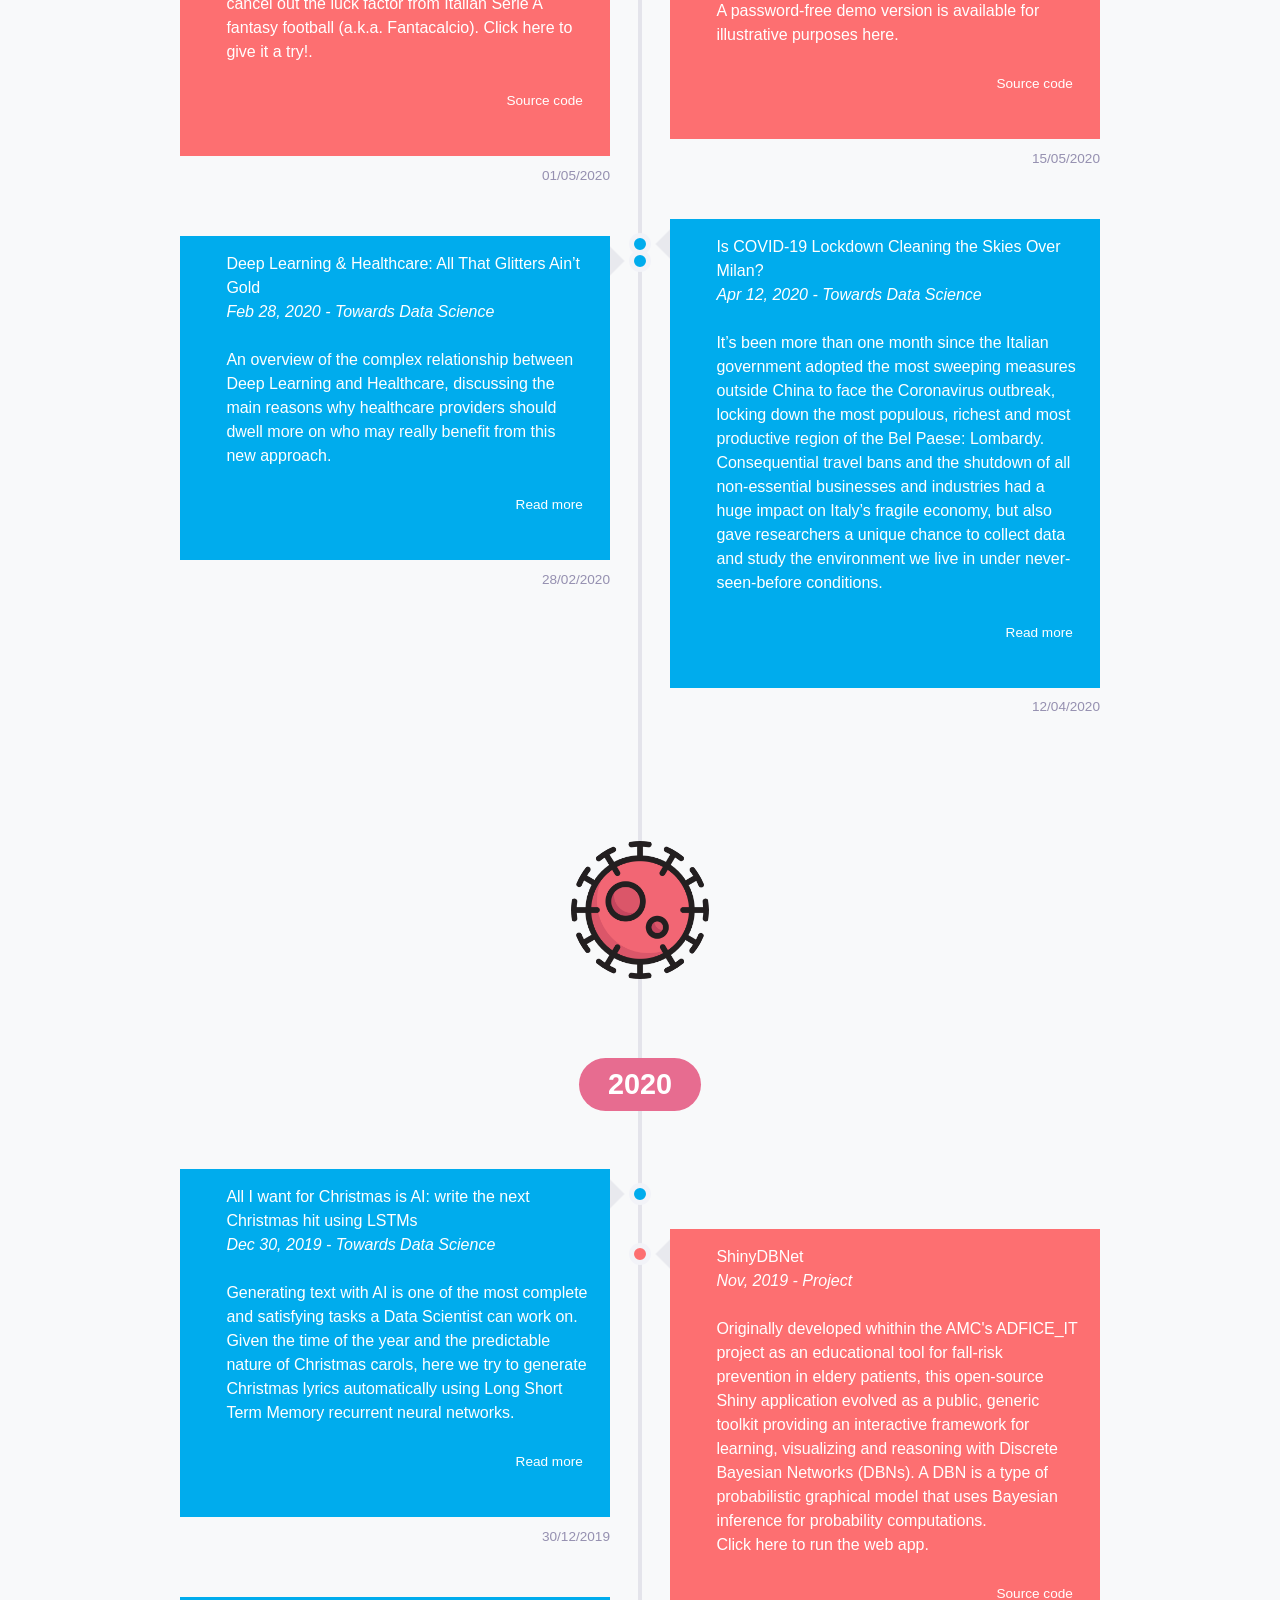
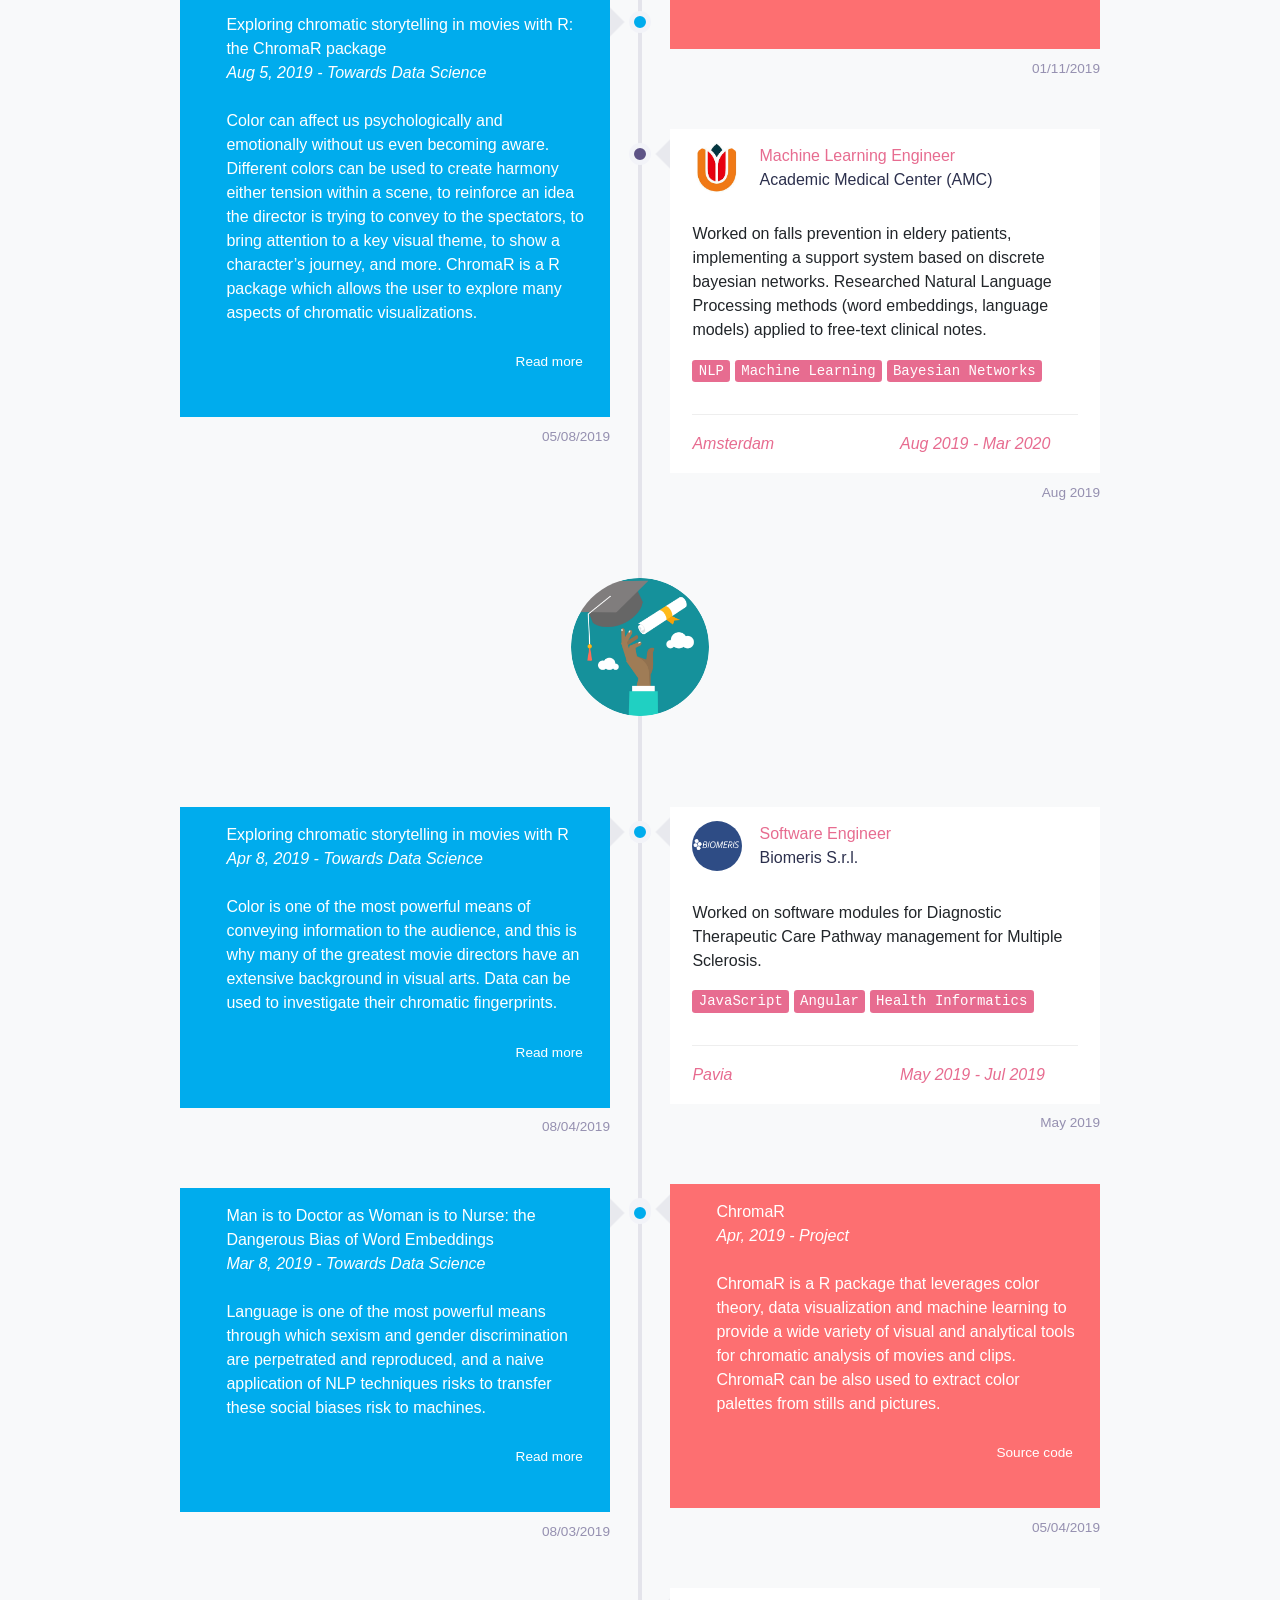
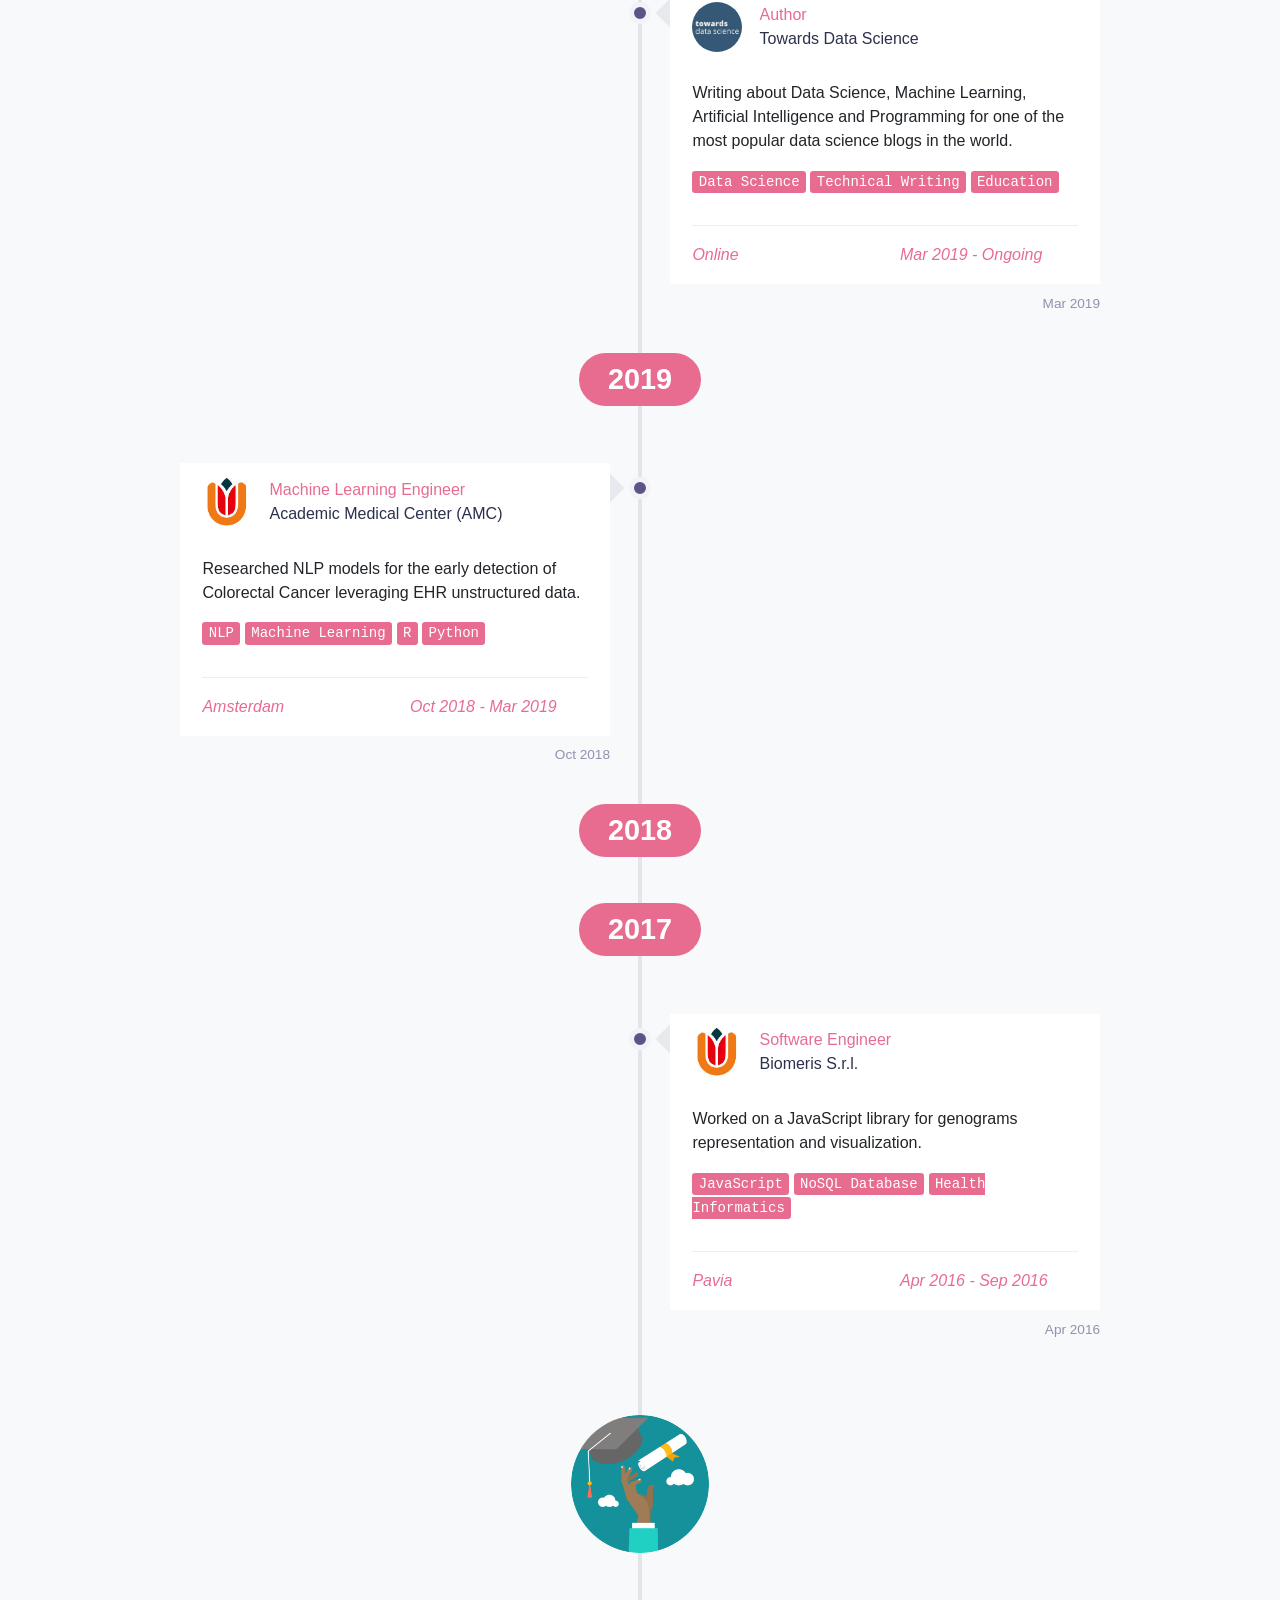
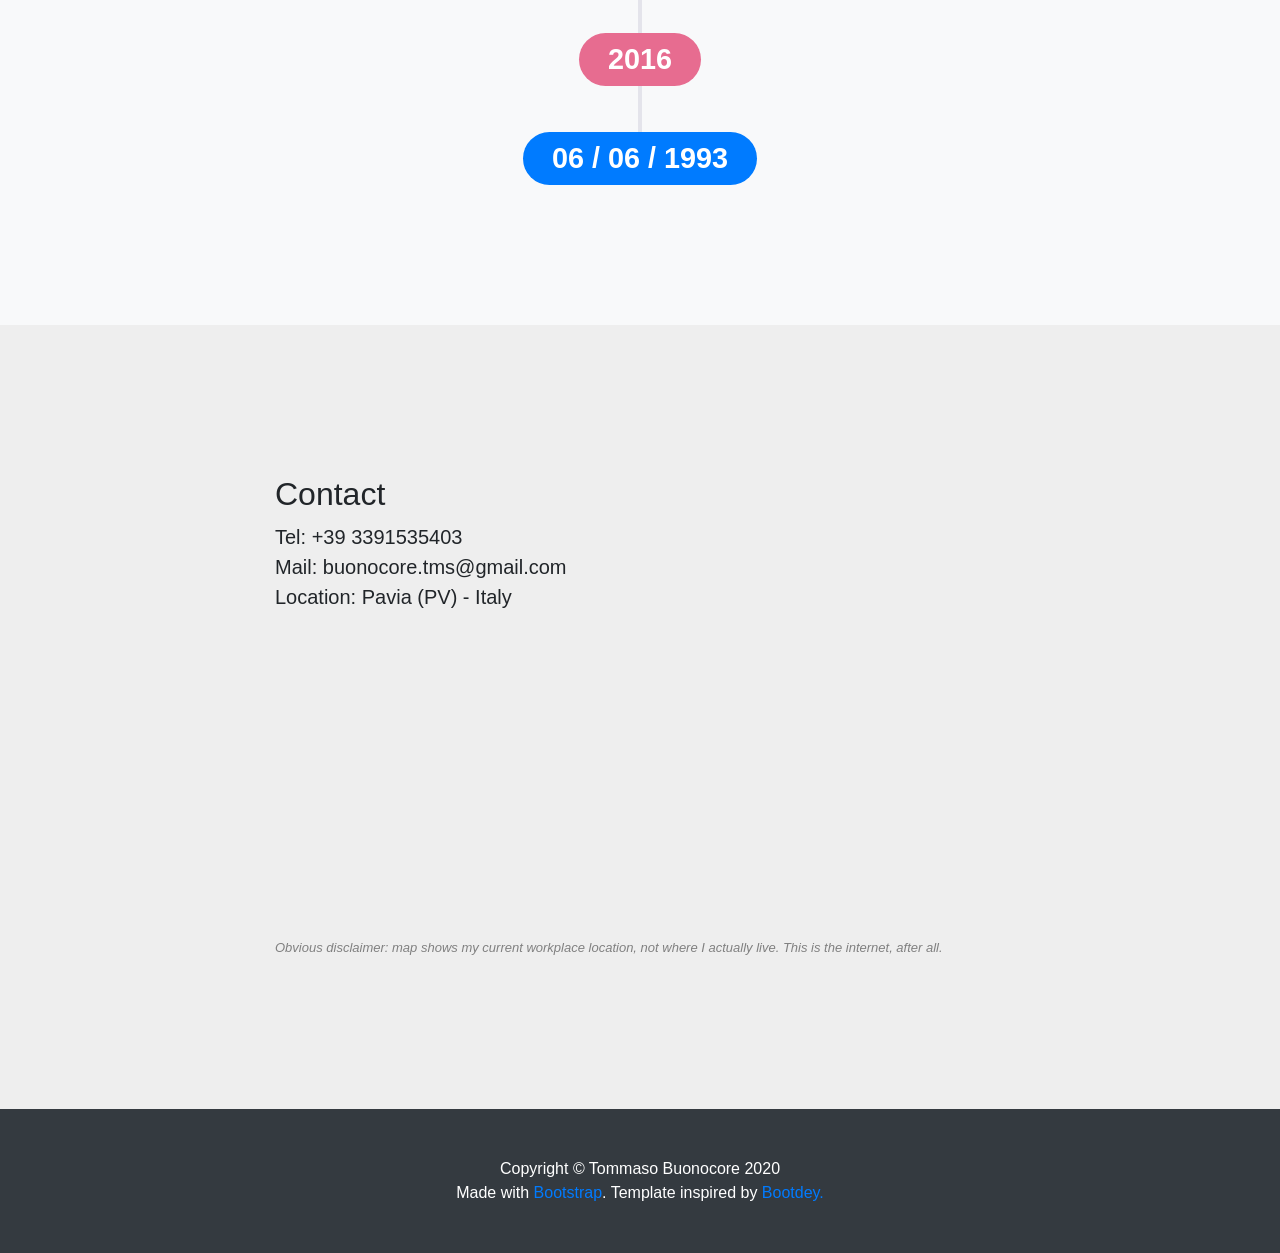
==== commit b2565e5e: "filtering feature" ====
--- a/index.html
+++ b/index.html
@@ -43,7 +43,7 @@
                         <a class="nav-link js-scroll-trigger" href="#about">About Me</a>
                     </li>
                     <li class="nav-item">
-                        <a class="nav-link js-scroll-trigger" href="#timeline">Timeline</a>
+                        <a id ="timelineShortcut" class="nav-link js-scroll-trigger" href="#timeline">Timeline</a>
                     </li>
                     <li class="nav-item">
                         <a class="nav-link js-scroll-trigger" href="#contact">Contact</a>
@@ -121,6 +121,12 @@
     </section>
 
     <section id="timeline" class="bg-light">
+        <div id="filterGroup" class="btn-group-vertical" role="group" style="position: sticky; z-index: 50; top: 70px; left: 40px; opacity: 0.7;">
+            <button type="button" class="btn active btn-dark" onclick="filterTimeline();"> No Filter </button>
+            <button type="button" class="btn btn-dark" onclick="filterTimeline('job');"> Jobs</button>
+            <button type="button" class="btn btn-dark" onclick="filterTimeline('paper');"> Papers</button>
+            <button type="button" class="btn btn-dark" onclick="filterTimeline('project');"> Projects</button>
+        </div>
         <div class="container">
             <div class="row justify-content-center">
                 <div class="col-xl-10 col-12">
@@ -248,6 +254,10 @@
                         outAnswer = "programming"
                     } else if (interceptGeneral(o.input,"rickroll")) {
                         outAnswer = "rickroll"
+                    } else if (interceptGeneral(o.input,"jojo")) {
+                        outAnswer = "jojo"
+                    } else if (interceptGeneral(o.input,"filter")) {
+                        outAnswer = "filter"
                     }
                     if (outAnswer!=null) {
                         found = outAnswer
